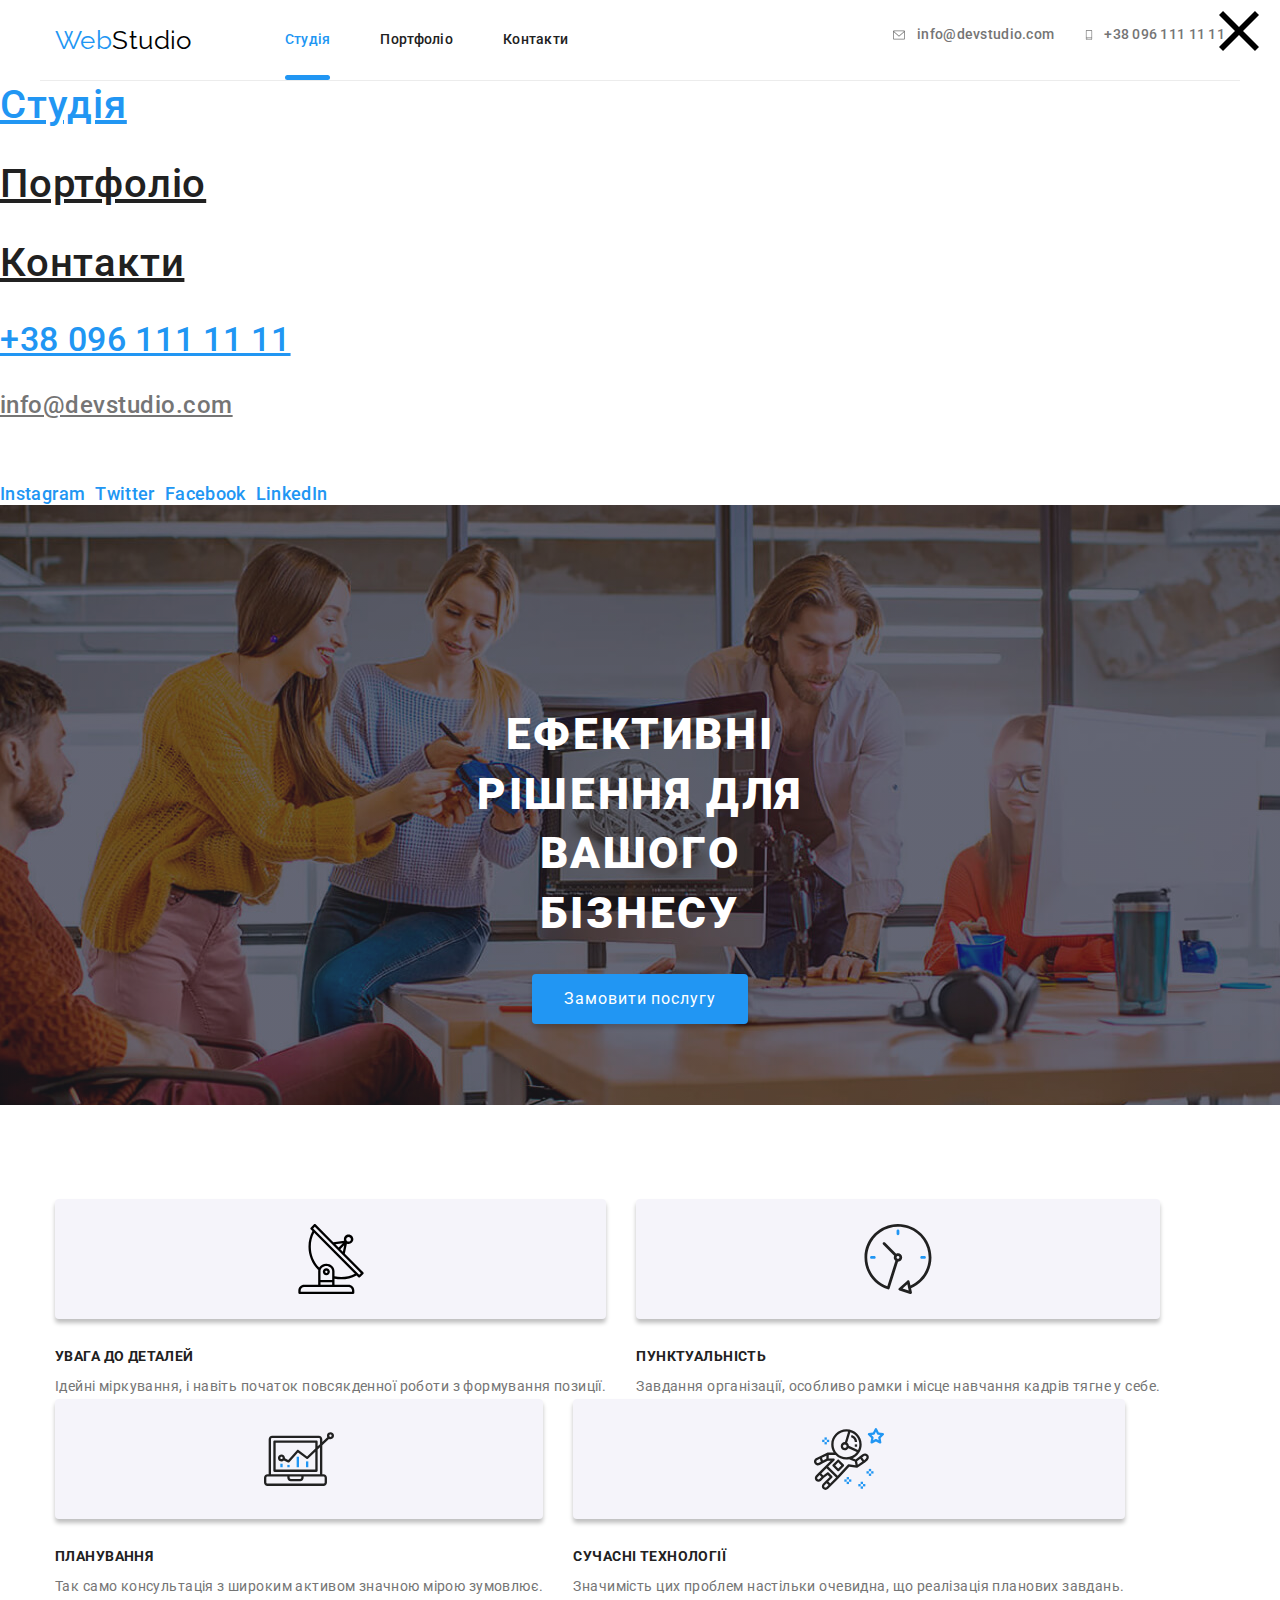
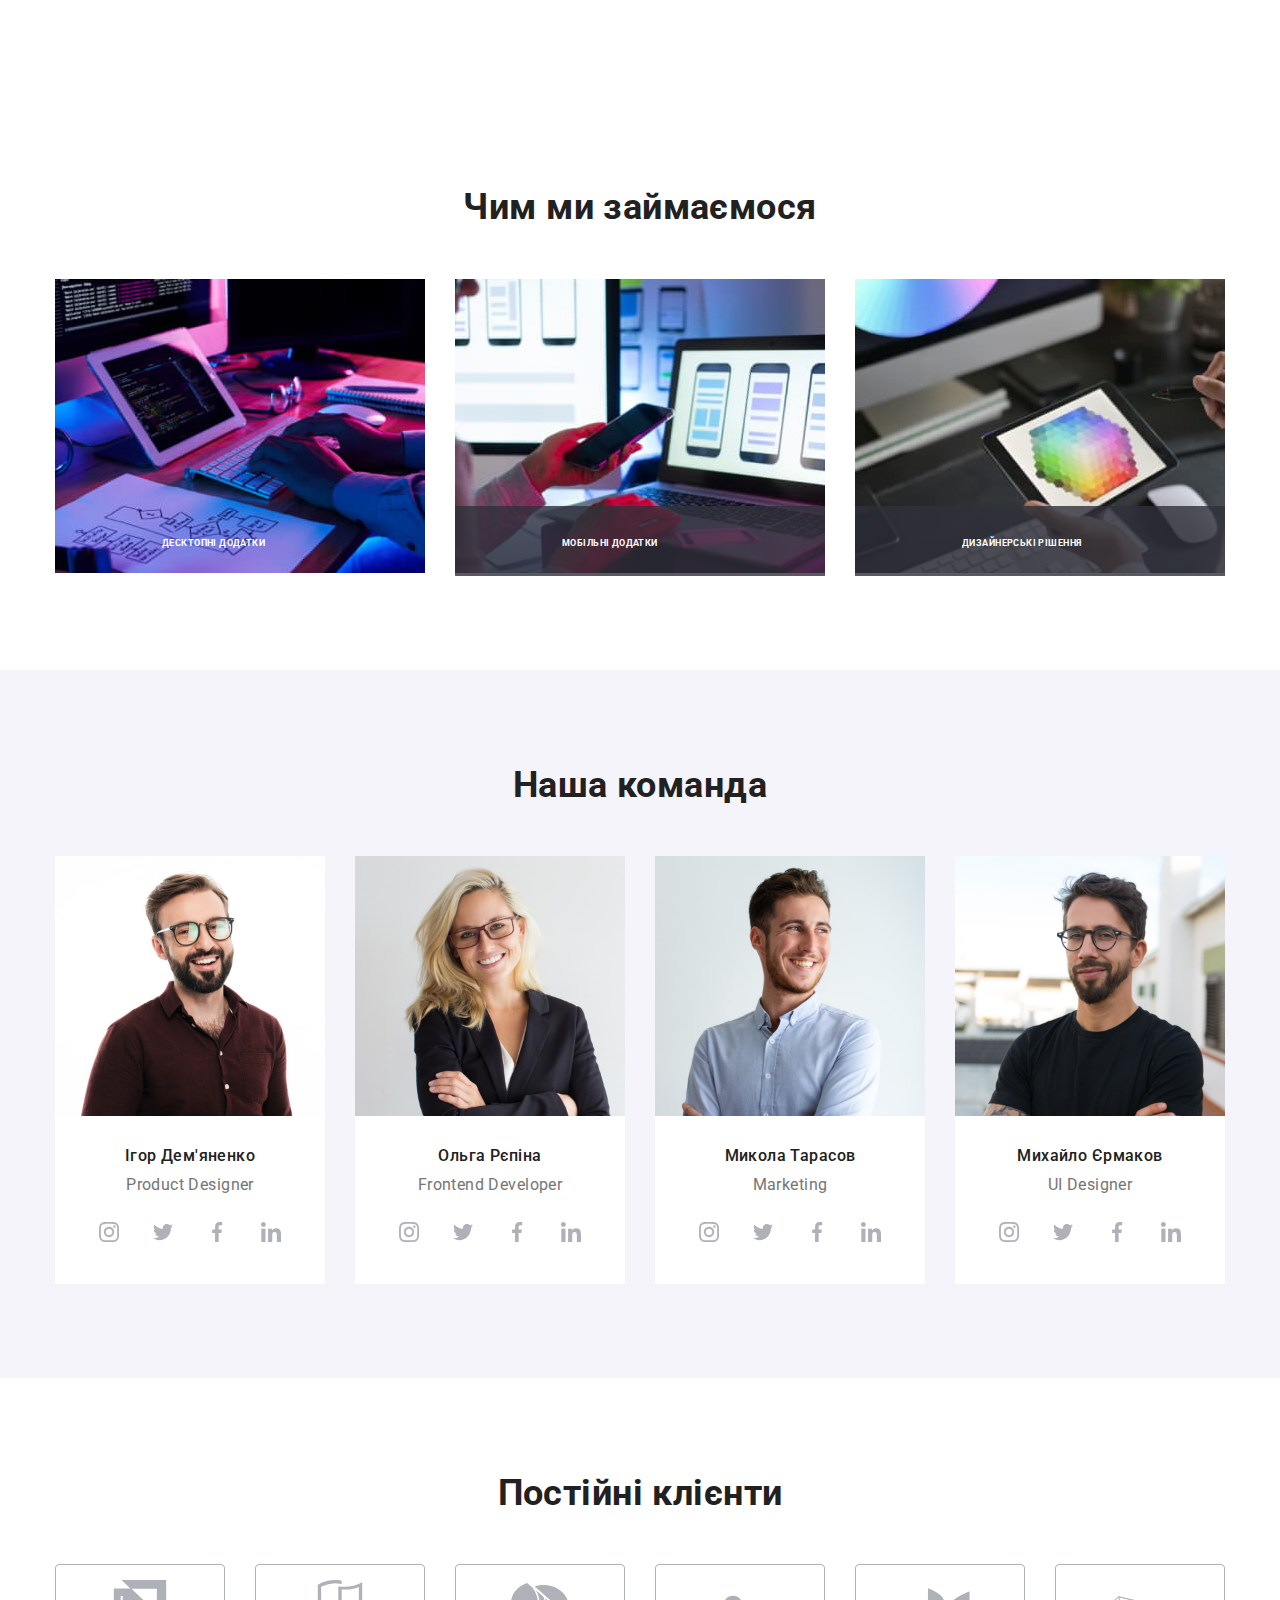
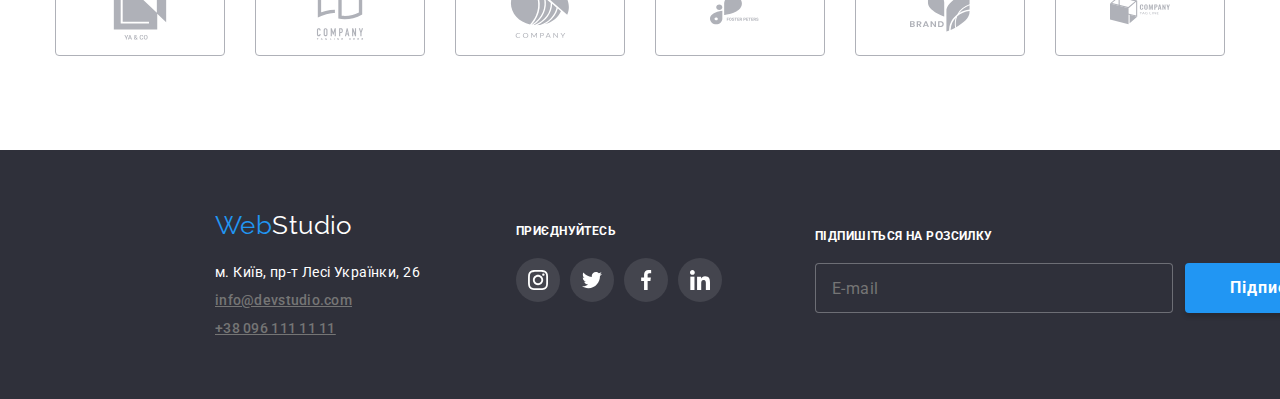
==== index.html @ 7d7dc206 "homework8" ====
<!DOCTYPE html>
<html lang="uk">
<head>
    <meta charset="UTF-8">
    <meta http-equiv="X-UA-Compatible" content="IE=edge">
    <meta name="viewport" content="width=device-width, initial-scale=1.0">
    <title>Precourse</title>
    
    <link href="https://fonts.googleapis.com/css2?family=Raleway:wght@700&family=Roboto:wght@400;500;700;900&display=swap" rel="stylesheet"> 
    
    <link rel="stylesheet" href="https://cdnjs.cloudflare.com/ajax/libs/modern-normalize/1.1.0/modern-normalize.min.css"
        integrity="sha512-wpPYUAdjBVSE4KJnH1VR1HeZfpl1ub8YT/NKx4PuQ5NmX2tKuGu6U/JRp5y+Y8XG2tV+wKQpNHVUX03MfMFn9Q=="
        crossorigin="anonymous" referrerpolicy="no-referrer" />
        <link rel="stylesheet" href="./css/main.min.css" />
    <!-- <link rel="stylesheet" href="./css/styles.css" /> -->
</head>
<body>
    <header class="header">
      <div class="container header__container">
        <nav class="navigation">
          <a href="./index.html" class="logo"> <span class="logo__accent">Web</span>Studio</a>
          <ul class="site-nav list">
            <li class="item">
              <a href="./index.html" class="site-nav__link link site-nav__link--current">Студія</a>
            </li>
            <li class="item">
              <a href="./portfolio.html" class="site-nav__link link"
                >Портфоліо</a
              >
            </li>
            <li class="item">
              <a href="#" class="site-nav__link link">Контакти</a>
            </li>
          </ul>
        </nav>
        <ul class="list contacts-nav">
          <li class="item">
            <a href="mailto:info@devstudio.com" class="contacts-nav__link link">
              <svg class="contacts-nav__icon" width="16" height="12">
                <use href="./images/icon.svg#icon-mail"></use></svg
              >info@devstudio.com</a
            >
          </li>
          <li class="item">
            <a href="tel:+380961111111" class="contacts-nav__link link"
              ><svg class="contacts-nav__icon" width="10" height="16">
                <use href="./images/icon.svg#icon-smartfone"></use></svg
              >+38 096 111 11 11</a
            > 
          </li>
        </ul>
        <button class="contact-nav__burger js-open-menu" 
        type="button"
        aria-expanded="false"
        aria-controls="mobile-menu">
          <svg class="contact-nav__burger-icon" width="40" height="40">
              <use href="./images/icon.svg#icon-burger_24px"></use>
            </svg>
        </button>
      </div>

      <div class="mobile-menu js-menu-container" id="mobile-menu">
        <button class="main-nav__menu-button js-close-menu menu-toggle" 
        type="button">
            <svg width="40" height="40">
                <use class="icon-menu" href="./images/icon.svg#icon-cross"></use>
            </svg>
        </button>
            <div class="mobile-menu__nav-wrapper">
                <ul class="mobile-menu__nav list">
                    <li class="mobile-menu__item">
                        <a class="mobile-menu__link mobile-menu__link--current" href="/index.html">Студія</a>
                    </li>
                    <li class="mobile-menu__item">
                        <a class="mobile-menu__link" href="/portfolio.html">Портфоліо</a>
                    </li>
                    <li>
                        <a class="mobile-menu__link" href="#">Контакти</a>
                    </li>
                </ul>
            </div>
            <div class="mobile-menu__contacts-wrapper">
          <ul class="mobile-menu__contacts list">
            <li class="mobile-menu__item">
              <a
                class="mobile-menu__link mobile-menu__link--tel"
                href="tel:+380961111111"
              >+38 096 111 11 11
              </a>
            </li>
            <li class="mobile-menu__item">
              <a
                class="mobile-menu__link mobile-menu__link--mail"
                href="mailto:info@devstudio.com"
              >info@devstudio.com
              </a>
            </li>
          </ul>
          <ul class="menu-socials list">
            <li class="menu-socials__item">
              <a class="menu-socials__link" href="">Instagram</a>
            </li>
            <li class="menu-socials__item">
              <a class="menu-socials__link" href="">Twitter</a>
            </li>
            <li class="menu-socials__item">
              <a class="menu-socials__link" href="">Facebook</a>
            </li>
            <li class="menu-socials__item">
              <a class="menu-socials__link" href="">LinkedIn</a>
            </li>
          </ul>
        </div>
      </div>

    </header>
    <main>
        <section class="hero">
            <div class="container">
                <h1 class="hero__title">Ефективні рішення для вашого бізнесу</h1>
                <button type="button" class="hero__button" data-modal-open>Замовити послугу</button>
            </div>
        </section>
        <section class="features">
            <div class="section container features__container">
                <h2 class="features__title-hidden hidden">Переваги</h2>
                <ul class="list features__features-list">
                    <li class="item">
                        <div class="features__details">
                            <svg class="features__icon" width="70" height="70">
                                <use href="./images/icon.svg#icon-antena"></use>
                            </svg>
                        </div>
                        <h3 class="features__title">УВАГА ДО ДЕТАЛЕЙ</h3>
                        <p class="features__text">Ідейні міркування, і навіть початок повсякденної роботи з формування позиції.</p>
                    </li>
                    <li class="item">
                        <div class="features__details">
                            <svg class="features__icon" width="70" height="70">
                            <use href="./images/icon.svg#icon-rolex"></use>
                            </svg>
                        </div>
                        <h3 class="features__title">ПУНКТУАЛЬНІСТЬ</h3>
                        <p class="features__text">Завдання організації, особливо рамки і місце навчання кадрів тягне у себе.</p>
                    </li>
                    <li class="item">
                        <div class="features__details">
                            <svg class="features__icon" width="70" height="70">
                            <use href="./images/icon.svg#icon-comp"></use>
                            </svg>
                        </div>
                        <h3 class="features__title">ПЛАНУВАННЯ</h3>
                        <p class="features__text">Так само консультація з широким активом значною мірою зумовлює.</p>
                    </li>
                    <li class="item">
                        <div class="features__details">
                                <svg class="features__icon" width="70" height="70">
                                <use href="./images/icon.svg#icon-superman"></use>
                            </svg>
                        </div>
                        <h3 class="features__title">СУЧАСНІ ТЕХНОЛОГІЇ</h3>
                        <p class="features__text">Значимість цих проблем настільки очевидна, що реалізація планових завдань.</p>
                    </li>
                </ul>
            </div>
        </section>
        <section>
            <div class="section container work">
                <h2 class="work__title">Чим ми займаємося</h2>
                <ul class="list work__section">
                    <li>
                        <div class="work-design">
                            <picture>
                                <source srcset="./images/directions/box1.jpg 1x, ./images/directions/box1.jpg 2x" >
                            <img class="work-design__image" src="./images/picture1.jpg" alt="Чоловік друкує завдання з листка на планшеті" width="370" height="294">
                            </picture>

                                <!-- <div class="work-backgroung"></div> -->
                            <h6 class="work-backgroung__text">десктопні додатки</h6>
                        </div>   
                    </li>
                    <li>
                        <div class="work-design">
                            <img class="work-design__image" src="./images/picture2.jpg" alt="Жінка друкує завдання з смартфону на ноутбукі" width="370" height="294">
                                <div class="work-backgroung"></div>
                            <h6 class="work-backgroung__text">мобільні додатки</h6>
                        </div>
                    </li>
                    <li>
                        <div class="work-design">
                            <img class="work-design__image" src="./images/picture3.jpg" alt="Жінка підбирає колір з планшету на комп'ютері" width="370" height="294">
                                <div class="work-backgroung"></div>
                            <h6 class="work-backgroung__text">дизайнерські рішення</h6>
                        </div>
                    </li>
                </ul>
            </div>
        </section>
        <section class="team">
            <div class="section container">
                <h2 class="team__title">Наша команда</h2>
                <ul class="list team__cards-list">
                    <li class="team-cards">
                        <img class="team-cards__photo" src="./images/photo1.jpg" alt="Ігор Дем'яненко" width="270" height="260">
                        <div class="business-card">
                            <h4 class="business-card__name">Ігор Дем'яненко</h4>
                            <p class="business-card__text">Product Designer</p>
                                <ul class="business-card__icons-list list">
                                    <li class="item">
                                        <a class="circle-icon" href="">
                                            <svg class="circle-icon__svg" width="20" height="20">
                                                <use href="./images/icon.svg#icon-instagram"></use>
                                            </svg>
                                        </a>
                                    </li>
                                    <li class="item">
                                        <a class="circle-icon" href="">
                                            <svg class="circle-icon__svg" width="20" height="20">
                                                <use href="./images/icon.svg#icon-twitter"></use>
                                            </svg>
                                        </a>
                                    </li>
                                    <li class="item">
                                        <a class="circle-icon" href="">
                                            <svg class="circle-icon__svg" width="20" height="20">
                                                <use href="./images/icon.svg#icon-facebook"></use>
                                            </svg>
                                        </a>
                                    </li>
                                    <li class="item">
                                        <a class="circle-icon" href="">
                                            <svg class="circle-icon__svg" width="20" height="20">
                                                <use href="./images/icon.svg#icon-linkedin"></use>
                                            </svg>
                                        </a>
                                    </li>
                                </ul>
                        </div>
                    </li>
                    <li class="team-cards">
                        <img class="team-cards__photo" src="./images/photo2.jpg" alt="Ольга Рєпіна" width="270" height="260">
                        <div class="business-card">
                            <h4 class="business-card__name">Ольга Рєпіна</h4>
                            <p class="business-card__text">Frontend Developer</p>
                            <ul class="business-card__icons-list list">
                                <li class="item">
                                    <a class="circle-icon" href="">
                                        <svg class="circle-icon__svg" width="20" height="20">
                                            <use href="./images/icon.svg#icon-instagram"></use>
                                        </svg>
                                    </a>
                                </li>
                                <li class="item">
                                    <a class="circle-icon" href="">
                                        <svg class="circle-icon__svg" width="20" height="20">
                                            <use href="./images/icon.svg#icon-twitter"></use>
                                        </svg>
                                    </a>
                                </li>
                                <li class="item">
                                    <a class="circle-icon" href="">
                                        <svg class="circle-icon__svg" width="20" height="20">
                                            <use href="./images/icon.svg#icon-facebook"></use>
                                        </svg>
                                    </a>
                                </li>
                                <li class="item">
                                    <a class="circle-icon" href="">
                                        <svg class="circle-icon__svg" width="20" height="20">
                                            <use href="./images/icon.svg#icon-linkedin"></use>
                                        </svg>
                                    </a>
                                </li>
                            </ul>
                        </div>
                    </li>
                    <li class="team-cards">
                        <img class="team-cards__photo" src="./images/photo3.jpg" alt="Микола Тарасов" width="270" height="260">
                        <div class="business-card">
                            <h4 class="business-card__name">Микола Тарасов</h4>
                            <p class="business-card__text">Marketing</p>
                            <ul class="business-card__icons-list list">
                                <li class="item">
                                    <a class="circle-icon" href="">
                                        <svg class="circle-icon__svg" width="20" height="20">
                                            <use href="./images/icon.svg#icon-instagram"></use>
                                        </svg>
                                    </a>
                                </li>
                                <li class="item">
                                    <a class="circle-icon" href="">
                                        <svg class="circle-icon__svg" width="20" height="20">
                                            <use href="./images/icon.svg#icon-twitter"></use>
                                        </svg>
                                    </a>
                                </li>
                                <li class="item">
                                    <a class="circle-icon" href="">
                                        <svg class="circle-icon__svg" width="20" height="20">
                                            <use href="./images/icon.svg#icon-facebook"></use>
                                        </svg>
                                    </a>
                                </li>
                                <li class="item">
                                    <a class="circle-icon" href="">
                                        <svg class="circle-icon__svg" width="20" height="20">
                                            <use href="./images/icon.svg#icon-linkedin"></use>
                                        </svg>
                                    </a>
                                </li>
                            </ul>
                        </div>
                    </li>
                    <li class="team-cards">
                        <img class="team-cards__photo" src="./images/photo4.jpg" alt="Михайло Єрмаков" width="270" height="260">
                        <div class="business-card">
                            <h4 class="business-card__name">Михайло Єрмаков</h4>
                            <p class="business-card__text">UI Designer</p>
                            <ul class="business-card__icons-list list">
                                <li class="item">
                                    <a class="circle-icon" href="">
                                        <svg class="circle-icon__svg" width="20" height="20">
                                            <use href="./images/icon.svg#icon-instagram"></use>
                                        </svg>
                                    </a>
                                </li>
                                <li class="item">
                                    <a class="circle-icon" href="">
                                        <svg class="circle-icon__svg" width="20" height="20">
                                            <use href="./images/icon.svg#icon-twitter"></use>
                                        </svg>
                                    </a>
                                </li>
                                <li class="item">
                                    <a class="circle-icon" href="">
                                        <svg class="circle-icon__svg" width="20" height="20">
                                            <use href="./images/icon.svg#icon-facebook"></use>
                                        </svg>
                                    </a>
                                </li>
                                <li class="item">
                                    <a class="circle-icon" href="">
                                        <svg class="circle-icon__svg" width="20" height="20">
                                            <use href="./images/icon.svg#icon-linkedin"></use>
                                        </svg>
                                    </a>
                                </li>
                            </ul>
                        </div>
                    </li>
                </ul>
            </div>
            <section class="section clients">
                <div class="container">
                    <h2 class="clients__title">Постійні клієнти</h2>
                    <ul class="clients__icon list">
                        <li class="item">
                            <a class="clients__link" href="#"><svg width="106" height="60">
                                <use href="./images/icon.svg#icon-clientyaco"></use>
                                </svg>
                            </a>
                        </li>
                        <li class="item">
                            <a class="clients__link" href="#"><svg width="106" height="60">
                                <use href="./images/icon.svg#icon-clienttaglinehere"></use>
                                </svg>
                            </a>
                        </li>
                        <li class="item">
                            <a class="clients__link" href="#">
                                <svg width="106" height="60">
                                <use href="./images/icon.svg#icon-clientcompany"></use>
                                </svg>
                            </a>
                        </li>
                        <li class="item">
                            <a class="clients__link" href="#">
                                <svg width="106" height="60">
                                <use href="./images/icon.svg#icon-clientfosterpeters"></use>
                                </svg>
                            </a>
                        </li>
                        <li class="item">
                            <a class="clients__link" href="#">
                                <svg width="106" height="60">
                                <use href="./images/icon.svg#icon-clientbrand"></use>
                                </svg>
                            </a>
                        </li>
                        <li class="item">
                            <a class="clients__link" href="#">
                                <svg width="106" height="60">
                                <use href="./images/icon.svg#icon-clienttagline"></use>
                                </svg>
                            </a>
                        </li>
                    </ul>
                </div>
            </section>
        </section>
    </main>
    <footer class="footer">
      <div class="container footer__container">
        <div class=".footer-wrapper">
          <a href="./index.html" class="logo footer-wrapper__footer-logo">
            <span class="logo__accent">Web</span>Studio</a
          >
          <address class="footer-wrapper__address-text">м. Київ, пр-т Лесі Українки, 26</address>
          <ul class="list footer-wrapper__footer-link-list">
            <li class="item">
              <a
                href="mailto:info@devstudio.com"
                class="contacts-nav__link footer-wrapper__footer-linklink"
                >info@devstudio.com</a
              >
            </li>
            <li class="item">
              <a href="tel:+380961111111" class="contacts-nav__link footer-wrapper__footer-linklink"
                >+38 096 111 11 11</a
              >
            </li>
          </ul>
        </div>

        <div class="footer-social">
          <h5 class="footer-title">приєднуйтесь</h5>

          <ul class="social-icon-list list">
            <li class="item">
              <a class="circle-icon social-icon-list__link" href="#">
                <svg class="social-icon-list__icon" width="20" height="20">
                  <use href="./images/icon.svg#icon-instagram"></use>
                </svg>
              </a>
            </li>
            <li class="item">
              <a class="circle-icon social-icon-list__link" href="#">
                <svg class="social-icon-list__icon" width="20" height="20">
                  <use href="./images/icon.svg#icon-twitter"></use>
                </svg>
              </a>
            </li>
            <li class="item">
              <a class="circle-icon social-icon-list__link" href="#">
                <svg class="social-icon-list__icon" width="20" height="20">
                  <use href="./images/icon.svg#icon-facebook"></use>
                </svg>
              </a>
            </li>
            <li class="item">
              <a class="circle-icon social-icon-list__link" href="#">
                <svg class="social-icon-list__icon" width="20" height="20">
                  <use href="./images/icon.svg#icon-linkedin"></use>
                </svg>
              </a>
            </li>
          </ul>
        </div>

        <div class="footer-form">
          <h5 class="footer-title">підпишіться на розсилку</h5>
          <form class="footer-form__spam">
            <label for="mail"></label>
            <input class="footer-form__spam-field" type="email" name="mail" placeholder="E-mail" />
            <button class="footer-form__spam-btn" type="submit">
              Підписатися
              <svg class="footer-form__icon" width="24" height="24">
                <use href="./images/icon.svg#icon-paperplane"></use>
              </svg>
            </button>
          </form>
        </div>
      </div>
    </footer>

    <div class="backdrop is-hidden" data-backdrop>
        <div class="modal">
            <p class="modal__title">Залиште свої дані, ми вам передзвонимо</p>
             <form class="modal__form-field">

                    <label for="name" class="modal__form-label">Ім'я
                    <input type="name" class="modal__form-input" name="username" id="name">
                    <svg class="modal__icon" width="18" height="18">
                        <use href="./images/icon.svg#icon-persone"></use>
                        </svg>
                    </label>
                
                    <label for="tel" class="modal__form-label">Телефон
                        <input type="tel" class="modal__form-input" name="phone" id="tel">
                        <svg class="modal__icon" width="18" height="18">ramka
                        <use href="./images/icon.svg#icon-modaltrubka"></use>
                        </svg>
                    </label>

                    <label for="mail" class="modal__form-label">Пошта
                        <input type="mail" class="modal__form-input" name="mail" id="mail">
                        <svg class="modal__icon" width="18" height="18">
                        <use href="./images/icon.svg#icon-modalenvelope"></use>
                        </svg>
                    
                    </label>


                    <label class="modal__form-label">Коментар
                    <textarea class="modal__form-textarea" name="feedback" rows="5" placeholder="Введіть текст"></textarea>
                    </label>

                    <label class="modal__form-privacy">
                        <svg class="modal__icon" width="18" height="18">
                        <use href="./images/icon.svg#icon-modalramka"></use>
                        </svg>

                    <div class="checkbox-form">
                        <input class="checkbox-form__hidden" type="checkbox" name="confirmation" value="agreement"/>
                        <span class="checkbox-form__ramka"></span>
                        <p class="checkbox-form__modal-text">Погоджуюся з розсилкою та приймаю <a href=""class="checkbox-form__agreement-link">Умови договору</a></p>
                    </div>
                    </label>

                    <button class="modal-main-btn" type="submit">Відправити</button>
                </form>
                   <button class="modal-cross-btn" data-modal-close>
                        <svg width="11" height="11">
                        <use href="./images/icon.svg#icon-cross"></use>
                        </svg>
                    </button>
        </div>
        
    
    </div>
        
    
    </div>
    
    <script src="./js/modal.js"></script>
    <script src="./js/modal.js"></script>
</body>
</html>
---- css/main.min.css ----
:root{--primary-text-color: #757575;--primery-title-color: #212121;--accent-color: #2196F3;--primary-white-color: #FFFFFF;--footer-hero-background-color: #2F303A;--header-logo-color: #000000;--staff-color: #F5F4FA;--icon-color: #AFB1B8}/*! modern-normalize v1.1.0 | MIT License | https://github.com/sindresorhus/modern-normalize */*,::before,::after{-webkit-box-sizing:border-box;box-sizing:border-box}html{line-height:1.15;-webkit-text-size-adjust:100%;-moz-tab-size:4;-o-tab-size:4;tab-size:4}body{margin:0;font-family:system-ui,-apple-system,"Segoe UI",Roboto,Helvetica,Arial,sans-serif,"Apple Color Emoji","Segoe UI Emoji"}hr{height:0;color:inherit}abbr[title]{-webkit-text-decoration:underline dotted;text-decoration:underline dotted}b,strong{font-weight:bolder}code,kbd,samp,pre{font-family:ui-monospace,SFMono-Regular,Consolas,"Liberation Mono",Menlo,monospace;font-size:1em}small{font-size:80%}sub,sup{font-size:75%;line-height:0;position:relative;vertical-align:baseline}sub{bottom:-0.25em}sup{top:-0.5em}table{text-indent:0;border-color:inherit}button,input,optgroup,select,textarea{font-family:inherit;font-size:100%;line-height:1.15;margin:0}button,select{text-transform:none}button,[type=button],[type=reset],[type=submit]{-webkit-appearance:button}::-moz-focus-inner{border-style:none;padding:0}:-moz-focusring{outline:1px dotted ButtonText}:-moz-ui-invalid{box-shadow:none}legend{padding:0}progress{vertical-align:baseline}::-webkit-inner-spin-button,::-webkit-outer-spin-button{height:auto}[type=search]{-webkit-appearance:textfield;outline-offset:-2px}::-webkit-search-decoration{-webkit-appearance:none}::-webkit-file-upload-button{-webkit-appearance:button;font:inherit}summary{display:list-item}.circle-icon{display:-webkit-box;display:-ms-flexbox;display:flex;-webkit-box-pack:center;-ms-flex-pack:center;justify-content:center;-webkit-box-align:center;-ms-flex-align:center;align-items:center;border-radius:50%;width:44px;height:44px;fill:var(--icon-color);-webkit-transition:background-color 250ms cubic-bezier(0.4, 0, 0.2, 1),border-color 250ms cubic-bezier(0.4, 0, 0.2, 1),fill 250ms cubic-bezier(0.4, 0, 0.2, 1);transition:background-color 250ms cubic-bezier(0.4, 0, 0.2, 1),border-color 250ms cubic-bezier(0.4, 0, 0.2, 1),fill 250ms cubic-bezier(0.4, 0, 0.2, 1)}.circle-icon:hover,.circle-icon:focus{background-color:var(--accent-color);border-color:var(--accent-color);fill:var(--primary-white-color)}.hidden{visibility:hidden;position:absolute;width:1px;height:1px;padding:0;margin:-1px;-webkit-clip-path:inset(100%);clip-path:inset(100%);clip:rect(0 0 0 0);overflow:hidden;white-space:nowrap;border:0}.container{max-width:480px;max-width:1200px;padding-left:15px;padding-right:15px;margin:0 auto;height:60px}@media screen and (min-width: 768px){.container{height:auto}}@media screen and (min-width: 1200px){.container{max-width:1200px}}.features__container,.portfolio-button-container{padding-bottom:0}.footer__container{display:-webkit-box;display:-ms-flexbox;display:flex;padding-top:0;padding-bottom:0}.project-container{padding-top:50px;padding-bottom:94px}body{background-color:var(--primary-white-color);color:var(--primary-text-color);font-family:Roboto,sans-serif;font-size:14px;letter-spacing:.03em}.list{list-style:none;padding:0;margin:0}.link{text-decoration:none}.section{padding-top:94px;padding-bottom:94px}.work__section{display:-webkit-box;display:-ms-flexbox;display:flex;-webkit-box-pack:justify;-ms-flex-pack:justify;justify-content:space-between}.hero__button{display:inline-block;min-width:216px;height:50px;padding:10px 32px;text-align:center;border:none;border-radius:4px;background-color:var(--accent-color);color:var(--primary-white-color);-webkit-box-shadow:0px 4px 4px rgba(0,0,0,.15);box-shadow:0px 4px 4px rgba(0,0,0,.15);font-size:16px;line-height:1.9;letter-spacing:.06em;cursor:pointer;font-family:inherit;-webkit-transition:background-color 250ms cubic-bezier(0.4, 0, 0.2, 1);transition:background-color 250ms cubic-bezier(0.4, 0, 0.2, 1)}.hero__button:hover,.hero__button:focus{background-color:var(--accent-color)}.portfolio__button{display:inline-block;cursor:pointer;text-align:center;border-radius:4px;border:none;height:38px;padding:6px 22px;background-color:#f5f4fa;color:var(--primery-title-color);font-weight:500;font-size:16px;line-height:1.63;font-family:inherit;-webkit-transition:background-color 250ms cubic-bezier(0.4, 0, 0.2, 1),color 250ms cubic-bezier(0.4, 0, 0.2, 1),-webkit-box-shadow 250ms cubic-bezier(0.4, 0, 0.2, 1);transition:background-color 250ms cubic-bezier(0.4, 0, 0.2, 1),color 250ms cubic-bezier(0.4, 0, 0.2, 1),-webkit-box-shadow 250ms cubic-bezier(0.4, 0, 0.2, 1);transition:background-color 250ms cubic-bezier(0.4, 0, 0.2, 1),color 250ms cubic-bezier(0.4, 0, 0.2, 1),box-shadow 250ms cubic-bezier(0.4, 0, 0.2, 1);transition:background-color 250ms cubic-bezier(0.4, 0, 0.2, 1),color 250ms cubic-bezier(0.4, 0, 0.2, 1),box-shadow 250ms cubic-bezier(0.4, 0, 0.2, 1),-webkit-box-shadow 250ms cubic-bezier(0.4, 0, 0.2, 1)}.portfolio__button--current{padding:6px 25px;background-color:var(--accent-color);color:var(--primary-white-color)}.portfolio__button:hover,.portfolio__button:focus{background-color:var(--accent-color);color:var(--primary-white-color);-webkit-box-shadow:0 4px 4px 0 rgba(0,0,0,.25);box-shadow:0 4px 4px 0 rgba(0,0,0,.25)}.modal-cross-btn{position:absolute;display:-webkit-box;display:-ms-flexbox;display:flex;-webkit-box-pack:center;-ms-flex-pack:center;justify-content:center;-webkit-box-align:center;-ms-flex-align:center;align-items:center;top:8px;right:8px;width:30px;height:30px;cursor:pointer;border:1px solid rgba(0,0,0,.1);border-radius:50%;background-color:var(--primary-white-color)}.modal-cross-btn:hover{fill:var(--accent-color)}.modal-main-btn{width:200px;height:50px;padding:10px 52px;margin:30px auto 40px auto;font-weight:700;font-size:16px;line-height:1.88;letter-spacing:.06em;cursor:pointer;-webkit-box-shadow:0px 4px 4px rgba(0,0,0,.15);box-shadow:0px 4px 4px rgba(0,0,0,.15);border-radius:4px;background-color:var(--accent-color);color:var(--primary-white-color)}.checkbox-form{display:-webkit-box;display:-ms-flexbox;display:flex;-webkit-box-orient:horizontal;-webkit-box-direction:normal;-ms-flex-direction:row;flex-direction:row;-webkit-box-align:center;-ms-flex-align:center;align-items:center;margin-top:18px}.checkbox-form__ramka{margin-right:8.38px;width:16px;height:15px;border:2px solid #000;border-radius:4px;-webkit-box-shadow:0px 4px 4px rgba(0,0,0,.25);box-shadow:0px 4px 4px rgba(0,0,0,.25);border-color:var(--primery-title-color)}.checkbox-form__hidden:checked+.checkbox-form__ramka{background-color:var(--accent-color);background-image:url(/images/ptichka.svg);background-size:contain;border-color:var(--accent-color)}.checkbox-form__hidden{position:absolute;clip:rect(1px 1px 1px 1px);clip:rect(1px, 1px, 1px, 1px);padding:0;border:0;height:1px;width:1px}.checkbox-form__modal-text{margin:0;margin-left:8.38px}.checkbox-form__agreement-link{color:var(--accent-color)}.checkbox:checked+.icon{background-color:var(--accent-color)}.logo{display:inline-block;text-decoration:none;margin-right:93px;font-family:"Raleway",variable;font-size:26px;line-height:1.19;color:var(--header-logo-color)}.logo__accent{color:var(--accent-color)}mobile_menu{position:fixed;top:0;left:0;width:100vw;height:100vw;background-color:var(--primary-white-color);padding:48px 40px;z-index:100;-webkit-transform:translateY(-100%);transform:translateY(-100%)}.mobile-menu__link{display:block;margin-bottom:32px;font-weight:500;font-size:40px;line-height:1.18;letter-spacing:.02em;color:var(--primery-title-color)}.mobile-menu__link:hover,.mobile-menu__link:focus{color:var(--accent-color)}.mobile-menu__link--current{color:var(--accent-color)}.mobile-menu__link--tel{font-weight:500;font-size:34px;line-height:1.18;letter-spacing:.02em;color:var(--accent-color)}.mobile-menu__link--mail{font-weight:500;font-size:24px;line-height:1.17;letter-spacing:.02em;color:var(--primary-text-color)}.menu-socials{display:-webkit-box;display:-ms-flexbox;display:flex;-ms-flex-wrap:wrap;flex-wrap:wrap;margin-top:64px}.menu-socials__link{display:inline-block;padding-right:10px;font-weight:500;font-size:18px;line-height:22px;letter-spacing:.02em;text-decoration:none;color:var(--accent-color)}.menu-socials__link:not(:first-child){padding-left:10px}.menu-socials__link:not(:last-child){border-right:1px solid rgba(33,33,33,.2)}.main-nav__menu-button{position:absolute;top:10px;right:15px;display:block;margin-left:auto;border:none;background-color:rgba(0,0,0,0);cursor:pointer;-webkit-transition:fill 250ms cubic-bezier(0.4, 0, 0.2, 1);transition:fill 250ms cubic-bezier(0.4, 0, 0.2, 1)}.navigation{display:-webkit-box;display:-ms-flexbox;display:flex}.navigation .logo{display:-webkit-box;display:-ms-flexbox;display:flex;-webkit-box-align:center;-ms-flex-align:center;align-items:center}.site-nav{display:none}@media screen and (min-width: 768px){.site-nav{display:-webkit-box;display:-ms-flexbox;display:flex}}.site-nav .item+.item{margin-left:50px}.project-overlay{position:relative;overflow:hidden}.project-overlay__text{position:absolute;top:0;left:0;width:100%;height:100%;padding:63px 24px;text-decoration:none;margin:0;font-weight:400;font-size:18px;line-height:1.56;letter-spacing:.03em;color:var(--primary-white-color);background-color:rgba(33,150,243,.9);-webkit-transform:translateY(101%);transform:translateY(101%);-webkit-transition:-webkit-transform 250ms cubic-bezier(0.4, 0, 0.2, 1);transition:-webkit-transform 250ms cubic-bezier(0.4, 0, 0.2, 1);transition:transform 250ms cubic-bezier(0.4, 0, 0.2, 1);transition:transform 250ms cubic-bezier(0.4, 0, 0.2, 1), -webkit-transform 250ms cubic-bezier(0.4, 0, 0.2, 1)}.project-overlay__picture{display:block}.project-overlay__text{margin:0}.project__link:hover .project-overlay__text{-webkit-transform:translateY(0);transform:translateY(0)}.project__link:focus .project-overlay__text{-webkit-transform:translateY(0);transform:translateY(0)}.site-nav__link{position:relative;display:block;padding-top:32px;padding-bottom:32px;font-weight:500;line-height:1.14;letter-spacing:.02em;color:var(--primery-title-color);-webkit-transition:color 250ms cubic-bezier(0.4, 0, 0.2, 1);transition:color 250ms cubic-bezier(0.4, 0, 0.2, 1)}.site-nav__link--current::after{content:"";position:absolute;display:block;left:0;bottom:0;width:100%;height:5px;border-radius:5px;opacity:1;background-color:var(--accent-color);-webkit-transition:opacity 250ms cubic-bezier(0.4, 0, 0.2, 1);transition:opacity 250ms cubic-bezier(0.4, 0, 0.2, 1)}.site-nav__link:hover,.site-nav__link:focus{color:var(--accent-color)}.site-nav__link--current{color:var(--accent-color)}.footer-wrapper__footer-link{color:rgba(255,255,255,.6)}.footer-wrapper__footer-link-list .item:not(:last-child){margin-bottom:9px}.clients__link{display:-webkit-box;display:-ms-flexbox;display:flex;-webkit-box-pack:justify;-ms-flex-pack:justify;justify-content:space-between;-webkit-box-align:center;-ms-flex-align:center;align-items:center;width:170px;height:92px;cursor:pointer;padding:16px 32px;border:1px solid var(--icon-color);border-radius:4px;fill:var(--icon-color);-webkit-transition:background-color 250ms cubic-bezier(0.4, 0, 0.2, 1),border-color 250ms cubic-bezier(0.4, 0, 0.2, 1),fill 250ms cubic-bezier(0.4, 0, 0.2, 1);transition:background-color 250ms cubic-bezier(0.4, 0, 0.2, 1),border-color 250ms cubic-bezier(0.4, 0, 0.2, 1),fill 250ms cubic-bezier(0.4, 0, 0.2, 1)}.clients__link:hover,.clients__link:focus{border-color:var(--accent-color);fill:var(--accent-color)}.social-icon-list__link{fill:var(--primary-white-color);background-color:rgba(255,255,255,.1)}.social-icon-list{display:-webkit-box;display:-ms-flexbox;display:flex;width:206px;height:44px}.social-icon-list .item:not(:last-child){margin-right:10px}.footer-wrapper__address-text{width:231px;height:21px;margin-bottom:9px;font-style:normal;line-height:1.71;color:var(--primary-white-color)}.backdrop{position:fixed;top:0;left:0;width:100%;height:100%;background-color:rgba(0,0,0,.2);-webkit-transition-property:none;transition-property:none;-webkit-transition-duration:500ms;transition-duration:500ms;-webkit-transition-timing-function:cubic-bezier(0.4, 0, 0.2, 1);transition-timing-function:cubic-bezier(0.4, 0, 0.2, 1)}.backdrop.is-hidden{opacity:0;pointer-events:none}.contact-nav__burger{background-color:rgba(0,0,0,0);border:none;outline:none}@media screen and (min-width: 768px){.contact-nav__burger{display:none}}.contact-nav__burger-icon{fill:var(--primery-title-color)}.contacts-nav{display:none}@media screen and (min-width: 768px){.contacts-nav{display:-webkit-box;display:-ms-flexbox;display:flex;-webkit-box-orient:vertical;-webkit-box-direction:normal;-ms-flex-direction:column;flex-direction:column;margin-left:auto}.contacts-nav .item:not(:last-child){margin-bottom:10px}}@media screen and (min-width: 768px)and (min-width: 1200px){.contacts-nav{-webkit-box-orient:horizontal;-webkit-box-direction:normal;-ms-flex-direction:row;flex-direction:row}.contacts-nav .item:not(:last-child){margin-right:30px}}.contacts-nav__link{display:-webkit-box;display:-ms-flexbox;display:flex;-webkit-box-align:center;-ms-flex-align:center;align-items:center;color:var(--primary-text-color);font-weight:500;line-height:1.4;letter-spacing:.02em;-webkit-transition:color 250ms cubic-bezier(0.4, 0, 0.2, 1);transition:color 250ms cubic-bezier(0.4, 0, 0.2, 1)}.contacts-nav__link:hover,.contacts-nav__link:focus{color:var(--accent-color)}.contacts-nav__icon{display:inline-block;margin-right:10px;fill:currentColor}.clients__title{margin-bottom:50px}.work__title,.team__title,.clients__title{margin-top:0;margin-bottom:50px;width:366px;margin-left:auto;margin-right:auto;text-align:center;font-size:36px;line-height:1.17;color:var(--primery-title-color)}.project-examples__project-title{margin-top:0;margin-bottom:4px;font-size:18px;line-height:2;letter-spacing:.06em;color:var(--primery-title-color)}.features__title{margin-top:0;margin-bottom:10px;width:270px;font-size:14px;line-height:1.14;color:var(--primery-title-color)}.footer-title{line-height:1.14;text-transform:uppercase;margin-bottom:20px;margin-top:0;color:var(--primary-white-color)}.team__title{width:264px}.modal__title{margin-top:0;margin-bottom:12px;text-align:center;font-weight:700;font-size:20px;line-height:1.15;color:#212121}.header__container{display:-webkit-box;display:-ms-flexbox;display:flex;-webkit-box-align:center;-ms-flex-align:center;align-items:center;-webkit-box-pack:justify;-ms-flex-pack:justify;justify-content:space-between;height:100%;border-bottom:1px solid #ececec}@media screen and (min-width: 768px){.header__container{-webkit-box-pack:start;-ms-flex-pack:start;justify-content:start;height:auto}}.hero{max-width:1600px;max-height:600px;margin-right:auto;margin-left:auto;padding-top:118px;padding-bottom:118px;text-align:center;background-color:var(--footer-hero-background-color);background-image:-webkit-gradient(linear, left top, right top, from(rgba(47, 48, 58, 0.4)), to(rgba(47, 48, 58, 0.4))),url("../images/Hero.jpg");background-image:linear-gradient(to right, rgba(47, 48, 58, 0.4), rgba(47, 48, 58, 0.4)),url("../images/Hero.jpg");background-position:center;background-repeat:no-repeat;background-size:cover}@media(min-device-pixel-ratio: 2),screen and (-webkit-min-device-pixel-ratio: 2),screen and (min-resolution: 192dpi),screen and (min-resolution: 2dppx){.hero{background-image:-webkit-gradient(linear, left top, left bottom, from(rgba(47, 48, 58, 0.4)), to(rgba(47, 48, 58, 0.4))),url(/images/hero/hero-mob@2x.jpg);background-image:linear-gradient(rgba(47, 48, 58, 0.4), rgba(47, 48, 58, 0.4)),url(/images/hero/hero-mob@2x.jpg)}}@media screen and (min-width: 768px){.hero{background-image:-webkit-gradient(linear, left top, left bottom, from(rgba(47, 48, 58, 0.4)), to(rgba(47, 48, 58, 0.4))),url(/images/hero/hero-tablet.jpg);background-image:linear-gradient(rgba(47, 48, 58, 0.4), rgba(47, 48, 58, 0.4)),url(/images/hero/hero-tablet.jpg)}}@media screen and (min-width: 768px)and (min-device-pixel-ratio: 2),screen and (min-width: 768px)and (-webkit-min-device-pixel-ratio: 2),screen and (min-width: 768px)and (min-resolution: 192dpi),screen and (min-width: 768px)and (min-resolution: 2dppx){.hero{background-image:-webkit-gradient(linear, left top, left bottom, from(rgba(47, 48, 58, 0.4)), to(rgba(47, 48, 58, 0.4))),url(/images/hero/hero-tablet@2x.jpg);background-image:linear-gradient(rgba(47, 48, 58, 0.4), rgba(47, 48, 58, 0.4)),url(/images/hero/hero-tablet@2x.jpg)}}@media screen and (min-width: 1200px){.hero{padding-top:200px;padding-bottom:280px;background-image:-webkit-gradient(linear, left top, left bottom, from(rgba(47, 48, 58, 0.4)), to(rgba(47, 48, 58, 0.4))),url(/images/hero/hero-desk.jpg);background-image:linear-gradient(rgba(47, 48, 58, 0.4), rgba(47, 48, 58, 0.4)),url(/images/hero/hero-desk.jpg)}}@media screen and (min-width: 1200px)and (min-device-pixel-ratio: 2),screen and (min-width: 1200px)and (-webkit-min-device-pixel-ratio: 2),screen and (min-width: 1200px)and (min-resolution: 192dpi),screen and (min-width: 1200px)and (min-resolution: 2dppx){.hero{background-image:-webkit-gradient(linear, left top, left bottom, from(rgba(47, 48, 58, 0.4)), to(rgba(47, 48, 58, 0.4))),url(/images/hero/hero-desk@2x.jpg);background-image:linear-gradient(rgba(47, 48, 58, 0.4), rgba(47, 48, 58, 0.4)),url(/images/hero/hero-desk@2x.jpg)}}.hero__title{margin:0 auto 30px;max-width:360px;text-transform:uppercase;font-weight:900;font-size:26px;line-height:1.62;letter-spacing:.06em;color:var(--primary-white-color)}@media screen and (min-width: 1200px){.hero__title{width:696px;font-size:44px;line-height:1.36}}.features__features-list{display:-webkit-box;display:-ms-flexbox;display:flex;-ms-flex-wrap:wrap;flex-wrap:wrap}@media screen and (min-width: 768px){.features__features-list .items{width:calc((100% - 30px)/2);width:354px}}@media screen and (min-width: 1200px){.features__features-list .items{width:calc((100% - 90px)/4);max-width:270px}}.features__features-list .item:not(:last-child){margin-right:30px}.features__details{display:-webkit-box;display:-ms-flexbox;display:flex;-webkit-box-pack:center;-ms-flex-pack:center;justify-content:center;-webkit-box-align:center;-ms-flex-align:center;align-items:center;margin-bottom:10px;height:120px;border-radius:4px;-webkit-box-shadow:0 4px 4px 0 rgba(0,0,0,.25);box-shadow:0 4px 4px 0 rgba(0,0,0,.25);background-color:var(--staff-color)}@media screen and (min-width: 768px){.features__details{margin-bottom:30px}}.features__text{margin-top:0;margin-bottom:0;line-height:1.71}.clients{height:372px;margin-left:auto;margin-right:auto;background-color:var(--primary-white-color)}.clients__icon{display:-webkit-box;display:-ms-flexbox;display:flex;-webkit-box-pack:justify;-ms-flex-pack:justify;justify-content:space-between;-webkit-box-align:center;-ms-flex-align:center;align-items:center}.business-card{padding-top:30px;padding-bottom:30px;width:270px;height:168px;text-align:center;background-color:var(--primary-white-color)}.business-card__name{margin-top:0;margin-bottom:10px;font-weight:500;font-size:16px;line-height:1.19;color:var(--primery-title-color)}.business-card__text{display:inline-block;min-width:76px;margin:0;font-size:16px;line-height:1.19}.business-card__icons-list{display:-webkit-box;display:-ms-flexbox;display:flex;-webkit-box-pack:center;-ms-flex-pack:center;justify-content:center;margin-top:16px;padding:0 32px 30px;margin-left:auto;margin-right:auto;width:206px;height:44px}.business-card__icons-list .item:not(:last-child){margin-right:10px}.footer{min-width:1600px;padding-top:60px;padding-bottom:60px;background:var(--footer-hero-background-color);margin:0 auto}.footer__footer-link{color:rgba(255,255,255,.6)}.footer__footer-link-list .item:not(:last-child){margin-bottom:9px}.footer-social{display:-webkit-box;display:-ms-flexbox;display:flex;-webkit-box-orient:vertical;-webkit-box-direction:normal;-ms-flex-direction:column;flex-direction:column;width:206px;height:80px;padding-top:15px;margin-left:70px;margin-right:93px;padding-bottom:97px}.footer-form{display:-webkit-box;display:-ms-flexbox;display:flex;-webkit-box-orient:vertical;-webkit-box-direction:normal;-ms-flex-direction:column;flex-direction:column;width:570px;height:86px;padding-top:20px;padding-bottom:83px}.footer-form__spam{display:-webkit-box;display:-ms-flexbox;display:flex}.footer-form__spam-field{width:358px;height:50px;background-color:#2f303a;border:1px solid rgba(255,255,255,.3);border-radius:4px;padding:15px 0 15px 16px;font-weight:400;font-size:16px;line-height:1.25;letter-spacing:.03em;color:rgba(255,255,255,.6)}.footer-form__spam-field input::-webkit-input-placeholder{font-weight:400;font-size:30px}.footer-form__spam-field input::-moz-placeholder{font-weight:400;font-size:30px}.footer-form__spam-field input:-ms-input-placeholder{font-weight:400;font-size:30px}.footer-form__spam-field input::-ms-input-placeholder{font-weight:400;font-size:30px}.footer-form__spam-field input::placeholder{font-weight:400;font-size:30px}.footer-form__spam-btn{display:-webkit-box;display:-ms-flexbox;display:flex;-webkit-box-pack:center;-ms-flex-pack:center;justify-content:center;-webkit-box-align:center;-ms-flex-align:center;align-items:center;margin-left:12px;padding:10px 0 10px 28px;cursor:pointer;width:200px;font-weight:700;font-size:16px;line-height:1.86;letter-spacing:.06em;color:var(--primary-white-color);background-color:var(--accent-color);background:#2196f3;-webkit-box-shadow:0px 4px 4px rgba(0,0,0,.15);box-shadow:0px 4px 4px rgba(0,0,0,.15);border:none;border-radius:4px}.footer-form__icon{margin-left:10px;fill:var(--primary-white-color)}.footer-wrapper{display:-webkit-box;display:-ms-flexbox;display:flex;margin-right:70px}.footer-wrapper__footer-logo{display:inline-block;margin-right:0;padding:0;margin-bottom:20px;color:var(--primary-white-color)}.footer-wrapper__address-text{width:231px;height:21px;margin-bottom:9px;font-style:normal;line-height:1.71;color:var(--primary-white-color)}.modal{position:absolute;left:50%;top:50%;-webkit-transform:translate(-50%, -50%);transform:translate(-50%, -50%);min-width:528px;height:581px;padding:40px;background-color:var(--primary-white-color);-webkit-box-shadow:0px 1px 3px rgba(0,0,0,.12),0px 1px 1px rgba(0,0,0,.14),0px 2px 1px rgba(0,0,0,.2);box-shadow:0px 1px 3px rgba(0,0,0,.12),0px 1px 1px rgba(0,0,0,.14),0px 2px 1px rgba(0,0,0,.2);border-radius:4px}.modal__form-field{width:100%;margin-top:0;display:-webkit-box;display:-ms-flexbox;display:flex;-webkit-box-orient:vertical;-webkit-box-direction:normal;-ms-flex-direction:column;flex-direction:column}.modal__form-field .modal__icon{position:absolute;bottom:11px;left:14px;cursor:pointer}.modal__form-label{position:relative;display:block;display:-webkit-box;display:-ms-flexbox;display:flex;-webkit-box-orient:vertical;-webkit-box-direction:normal;-ms-flex-direction:column;flex-direction:column;width:100%;margin-top:10px}.modal__form-label:first-child{margin-top:0px}.modal__form-input{width:100%;height:40px;padding:0;padding-left:42px;margin:0;margin-top:4px;cursor:pointer;border:1px solid rgba(33,33,33,.2);border-radius:4px}.modal__form-input:hover{border-color:var(--accent-color)}.modal__form-input:hover+.modal__icon{fill:var(--accent-color)}.modal__form-input:focus{border-color:var(--accent-color)}.modal__form-input:focus+.modal__icon{fill:var(--accent-color)}.modal__form-textarea::-webkit-input-placeholder{font-weight:400;font-size:12px;line-height:14px;letter-spacing:.01em;color:rgba(117,117,117,.5)}.modal__form-textarea::-moz-placeholder{font-weight:400;font-size:12px;line-height:14px;letter-spacing:.01em;color:rgba(117,117,117,.5)}.modal__form-textarea:-ms-input-placeholder{font-weight:400;font-size:12px;line-height:14px;letter-spacing:.01em;color:rgba(117,117,117,.5)}.modal__form-textarea::-ms-input-placeholder{font-weight:400;font-size:12px;line-height:14px;letter-spacing:.01em;color:rgba(117,117,117,.5)}.modal__form-textarea::placeholder{font-weight:400;font-size:12px;line-height:14px;letter-spacing:.01em;color:rgba(117,117,117,.5)}.modal__form-textarea{margin-top:4px;padding:12px 16px;width:448px;height:120px;resize:none;border:1px solid rgba(33,33,33,.2);border-radius:4px}.modal__form-privacy{position:relative}.modal__form-privacy .modal__icon{position:absolute;top:17px;left:-2px}.modal__form-privacy .icon{position:absolute;top:50px;left:-2px}.portfolio__button-list{display:-webkit-box;display:-ms-flexbox;display:flex;-webkit-box-pack:center;-ms-flex-pack:center;justify-content:center;margin-bottom:34px}.portfolio__button-list .item:not(:last-child){margin-right:8px}.portfolio__project .text{font-size:16px;line-height:1.88;color:var(--primary-text-color)}.project{display:-webkit-box;display:-ms-flexbox;display:flex;-ms-flex-wrap:wrap;flex-wrap:wrap}.project-examples{padding:20px 24px;width:370px;background:var(--primary-white-color);border:1px solid #eee}.project-examples__text{font-weight:400;font-size:16px;line-height:30px;letter-spacing:.03em;color:var(--primary-text-color)}.project .item{margin-right:30px;margin-bottom:30px}.project .item:nth-child(3n){margin-right:0}.project .item:nth-last-child(-n+3){margin-bottom:0}.project .item:hover{-webkit-box-shadow:0 4px 4px 0 rgba(0,0,0,.25);box-shadow:0 4px 4px 0 rgba(0,0,0,.25)}.team{background-color:var(--staff-color)}.team__cards-list{display:-webkit-box;display:-ms-flexbox;display:flex;-webkit-box-pack:justify;-ms-flex-pack:justify;justify-content:space-between}.team-cards__photo{display:block}.team-cards:hover{-webkit-box-shadow:0 4px 4px 0 rgba(0,0,0,.25);box-shadow:0 4px 4px 0 rgba(0,0,0,.25)}@media screen and (max-width: 1199px){.work{display:none;padding-bottom:94px}}.work-design{position:relative}.work-backgroung{position:absolute;left:0;bottom:0;width:100%;height:70px;background-image:-webkit-gradient(linear, left top, right top, from(rgba(47, 48, 58, 0.8)), to(rgba(47, 48, 58, 0.8)));background-image:linear-gradient(to right, rgba(47, 48, 58, 0.8), rgba(47, 48, 58, 0.8))}.work-backgroung__text{position:absolute;left:107px;bottom:27px;margin:0;padding:0;color:var(--primary-white-color);text-transform:uppercase}/*# sourceMappingURL=main.min.css.map */
---- css/styles.css ----
/* .logo {
  display: inline-block;
  text-decoration: none;
  margin-right: 93px;

  font-family: 'Raleway', variable;
  font-size: 26px;
  line-height: 1.19;
  color: var(--header-logo-color);
}
.logo__accent {
  color: var(--accent-color);
} */

/* .contacts-nav__link {
  display: flex;
  align-items: center;
  color: var(--primary-text-color);
  font-weight: 500;
  line-height: 1.4;
  letter-spacing: 0.02em;

  transition: color 250ms cubic-bezier(0.4, 0, 0.2, 1);
}

.contacts-nav__link:hover,
.contacts-nav__link:focus {
  color: var(--accent-color);
} */


/* .hero {
  padding-top: 0;
} */

/* .footer {
  min-width: 1600px;
  padding-top: 60px;
  padding-bottom: 60px;
  background: var(--footer-hero-background-color);
  margin: 0 auto;
} */

/* .hero__title {
  margin-top: 0;
  margin-bottom: 30px;
  margin-left: auto;
  margin-right: auto;
  width: 696px;

  text-transform: uppercase;
  font-weight: 900;
  font-size: 44px;
  line-height: 1.36;
  letter-spacing: 0.06em;
  color: var(--primary-white-color);
} */

/* .hidden {
  visibility: hidden;

  position: absolute;
  width: 1px;
  height: 1px;
  padding: 0;
  margin: -1px;
  clip-path: inset(100%);
  clip: rect(0 0 0 0);
  overflow: hidden;
  white-space: nowrap;
  border: 0;
} */

/* .work__title,
.team__title,
.clients__title {
  margin-top: 0;
  margin-bottom: 50px;
  width: 366px;
  margin-left: auto;
  margin-right: auto;

  text-align: center;
  font-size: 36px;
  line-height: 1.17;
  color: var(--primery-title-color);
} */

/* .team__title {
  width: 264px;
} */

/* .clients__title {
  margin-bottom: 50px;
} */

/* .site-nav__link {
  position: relative;
  display: block;
  padding-top: 32px;
  padding-bottom: 32px;

  font-weight: 500;
  line-height: 1.14;
  letter-spacing: 0.02em;
  color: var(--primery-title-color);

  transition: color 250ms cubic-bezier(0.4, 0, 0.2, 1);
} */

/* .site-nav__link:hover,
.site-nav__link:focus {
  color: var(--accent-color);
}
.site-nav__link--current{
  color: var(--accent-color);
} */

/* .site-nav {
  display: flex;
}

.site-nav .item + .item {
  margin-left: 50px;
} */

/* .contacts-nav {
  display: flex;
  margin-left: auto;
} */

/* .navigation {
  display: flex;
}

.navigation .logo {
  display: flex;
  align-items: center;
} */

/* .contacts-nav .item:not(:last-child) {
  padding-right: 50px;
} */

/* .features-list__title {
  margin-top: 0;
  margin-bottom: 10px;
  width: 270px;
  font-size: 14px;
  line-height: 1.14;
  color: var(--primery-title-color);
} */

/* .features__text {
  margin-top: 0;
  margin-bottom: 0;
  width: 270px;
} */

/* .business-card__name {
  margin-top: 0;
  margin-bottom: 10px;
  font-weight: 500;
  font-size: 16px;
  line-height: 1.19;
  color: var(--primery-title-color);
} */

/* .team {
  background-color: var(--staff-color);
} */

/* .hero__button {
  display: inline-block;
  min-width: 216px;
  height: 50px;
  padding: 10px 32px;

  text-align: center;
  border: none;
  border-radius: 4px;

  background-color: var(--accent-color);
  color: var(--primary-white-color);
  box-shadow: 0px 4px 4px rgba(0, 0, 0, 0.15);
  font-size: 16px;
  line-height: 1.9;
  letter-spacing: 0.06em;
  cursor: pointer;
  font-family: inherit;

  transition: background-color 250ms cubic-bezier(0.4, 0, 0.2, 1);
} */

/* .hero__button:hover,
.hero__button:focus {
  background-color: var(--accent-color);
} */

/* .portfolio__button-list {
  display: flex;
  justify-content: center;
  margin-bottom: 34px;
}

.portfolio__button-list .item:not(:last-child) {
  margin-right: 8px;
} */

/* .portfolio__button {
  display: inline-block;
  cursor: pointer;
  text-align: center;
  border-radius: 4px;
  border: none;
  height: 38px;
  padding: 6px 22px;
  background-color: #f5f4fa;
  color: var(--primery-title-color);
  font-weight: 500;
  font-size: 16px;
  line-height: 1.63;
  font-family: inherit;

  transition: background-color 250ms cubic-bezier(0.4, 0, 0.2, 1),
    color 250ms cubic-bezier(0.4, 0, 0.2, 1), box-shadow 250ms cubic-bezier(0.4, 0, 0.2, 1);
} */

/* .portfolio__button--current {
  padding: 6px 25px;
  background-color: var(--accent-color);
  color: var(--primary-white-color)
} */

/* .portfolio__button:hover,
.portfolio__button:focus {
  background-color: var(--accent-color);
  color: var(--primary-white-color);
  box-shadow: 0 4px 4px 0 rgba(0, 0, 0, 0.25);
} */



/* .project-examples {
  padding: 20px 24px;
  width: 370px;
  background: var(--primary-white-color);
  border: 1px solid #eeeeee;
} */

/* .footer-wrapper__footer-link{
  color: rgba(255, 255, 255, 0.6);
}

.footer-wrapper__footer-link-list .item:not(:last-child) {
  margin-bottom: 9px;
} */

/* .features__text {
  line-height: 1.71;
} */

/* .business-card {
  padding-top: 30px;
  padding-bottom: 30px;
  width: 270px;
  height: 168px;
  text-align: center;
  background-color: var(--primary-white-color);
} */

/* .business-card .text {
  display: inline-block;
  min-width: 76px;
  margin: 0;
  font-size: 16px;
  line-height: 1.19;
} */

/* .portfolio__project .text {
  font-size: 16px;
  line-height: 1.88;
  color: var(--primary-text-color);
} */

/* .project-examples__text{
  font-weight: 400;
  font-size: 16px;
  line-height: 30px;
  letter-spacing: 0.03em;
  color: var(--primary-text-color);
} */

/* .project-overlay__text {
  margin: 0;
} */

/* .footer-wrapper__address-text {
  width: 231px;
  height: 21px;
  margin-bottom: 9px;
  font-style: normal;
  line-height: 1.71;
  color: var(--primary-white-color);
} */

/* .container {
  max-width: 1200px;
  padding-left: 15px;
  padding-right: 15px;
  margin: 0 auto;
} */

/* .header__container {
  display: flex;
  align-items: center;
  justify-content: center;
  border-bottom: 1px solid #ececec;
} */
/* .section {
  padding-top: 94px;
  padding-bottom: 94px;
} */

/* .hero__container {
  padding-top: 200px;
  padding-bottom: 280px;
  text-align: center;
} */

/* .features__container,
.portfolio-button-container {
  padding-bottom: 0;
} */

/* .work {
  padding-bottom: 94px;
} */

/* .clients {
  height: 372px;
  margin-left: auto;
  margin-right: auto;
  background-color: var(--primary-white-color);
} */

/* .footer-container {
  padding-top: 0;
  padding-bottom: 0;
} */

/* .project-container {
  padding-top: 50px;
  padding-bottom: 94px;
} */

/* .project-overlay__picture,
.team-cards__photo {
  display: block;
} */

/* .features-list {
  display: flex;
  flex-direction: row;
}
.features-list .item:not(:last-child) {
  margin-right: 30px;
} */

/* .work__section {
  display: flex;
  justify-content: space-between;
} */

/* .team__cards-list {
  display: flex;
  justify-content: space-between;
} */

/* .project {
  display: flex;
  flex-wrap: wrap;
}

.project .item {
  margin-right: 30px;
  margin-bottom: 30px;
}

.project .item:nth-child(3n) {
  margin-right: 0;
}

.project .item:nth-last-child(-n + 3) {
  margin-bottom: 0;
}

.project .item:hover {
  box-shadow: 0 4px 4px 0 rgba(0, 0, 0, 0.25);
} */
/* Overlay */

/* .overlay {
  max-width: 1600px;
  height: 600px;
  margin-right: auto;
  margin-left: auto;
  background-color: var(--footer-hero-background-color);

  background-image: linear-gradient(to right, rgba(47, 48, 58, 0.4), rgba(47, 48, 58, 0.4)),
    url('../images/Hero.jpg');
  background-position: center;
  background-repeat: no-repeat;
  background-size: cover;
} */

/* .team-cards:hover {
  box-shadow: 0 4px 4px 0 rgba(0, 0, 0, 0.25);
} */

/* Icons */

/* .contacts-nav__icon {
  display: inline-block;
  margin-right: 10px;
  fill: currentColor;
} */

/* .features-list__details {
  display: flex;
  justify-content: center;
  align-items: center;
  margin-bottom: 30px;

  width: 270px;
  height: 120px;
  border-radius: 4px;
  box-shadow: 0 4px 4px 0 rgba(0, 0, 0, 0.25);
  background-color: var(--staff-color);
} */

/* .business-card_icons-list {
  display: flex;
  justify-content: center;
  margin-top: 16px;
  padding: 0 32px 30px;
  margin-left: auto;
  margin-right: auto;
  width: 206px;
  height: 44px;
} */

/* .business-card_icons-list .item:not(:last-child) {
  margin-right: 10px;
} */

/* .circle-icon {
  display: flex;
  justify-content: center;
  align-items: center;
  border-radius: 50%;
  width: 44px;
  height: 44px;
  fill: var(--icon-color);

  transition: background-color 250ms cubic-bezier(0.4, 0, 0.2, 1),
    border-color 250ms cubic-bezier(0.4, 0, 0.2, 1), fill 250ms cubic-bezier(0.4, 0, 0.2, 1);
}

.circle-icon:hover,
.circle-icon:focus {
  background-color: var(--accent-color);
  border-color: var(--accent-color);
  fill: var(--primary-white-color);
} */

/* .clients__link {
  display: flex;
  justify-content: space-between;
  align-items: center;
  width: 170px;
  height: 92px;
  cursor: pointer;
  padding: 16px 32px;
  border: 1px solid var(--icon-color);
  border-radius: 4px;
  fill: var(--icon-color);

  transition: background-color 250ms cubic-bezier(0.4, 0, 0.2, 1),
    border-color 250ms cubic-bezier(0.4, 0, 0.2, 1), fill 250ms cubic-bezier(0.4, 0, 0.2, 1);
} */

/* .clients__icon {
  display: flex;
  justify-content: space-between;
  align-items: center;
} */

/* .clients__link:hover,
.clients__link:focus {
  border-color: var(--accent-color);
  fill: var(--accent-color);
} */

/* Footer-join */

/* .footer__container {
  display: flex;
} */

/* .footer-wrapper {
  display: flex;
  margin-right: 70px;
} */

/* .footer-social {
  display: flex;
  flex-direction: column;
  width: 206px;
  height: 80px;
  padding-top: 15px;
  margin-left: 70px;
  margin-right: 93px;
  padding-bottom: 97px;
} */

/* .footer-form {
  display: flex;
  flex-direction: column;
  width: 570px;
  height: 86px;
  padding-top: 20px;
  padding-bottom: 83px;
} */

/* .footer-title {
  line-height: 1.14;
  text-transform: uppercase;
  margin-bottom: 20px;
  margin-top: 0;
  color: var(--primary-white-color);
} */

/* .footer-wrapper__footer-logo {
  display: inline-block;
  margin-right: 0;
  padding: 0;
  margin-bottom: 20px;
  color: var(--primary-white-color);
} */
/* .social-icon-list {
  display: flex;
  width: 206px;
  height: 44px;
} */

/* .social-icon-list .item:not(:last-child) {
  margin-right: 10px;
} */

/* .social-icon-list__link {
  fill: var(--primary-white-color);
  background-color: rgba(255, 255, 255, 0.1);
} */

/* footer-form__spam-form */

/* .footer-form__spam {
  display: flex;
} */

/* .footer-form__spam-btn {
  display: flex;
  justify-content: center;
  align-items: center;
  margin-left: 12px;
  padding: 10px 0 10px 28px;
  cursor: pointer;

  width: 200px;
  font-weight: 700;
  font-size: 16px;
  line-height: 1.86;
  letter-spacing: 0.06em;
  color: var(--primary-white-color);
  background-color: var(--accent-color);
  background: #2196f3;
  box-shadow: 0px 4px 4px rgba(0, 0, 0, 0.15);
  border: none;
  border-radius: 4px;
} */

/* .footer-form__spam-field {
  width: 358px;
  height: 50px;
  background-color: rgba(47, 48, 58, 1);
  border: 1px solid rgba(255, 255, 255, 0.3);
  filter: drop-shadow(0px 4px 4px rgba(0, 0, 0, 0.15));
  border-radius: 4px;
  padding: 15px 0 15px 16px; 
  font-weight: 400;
  font-size: 16px;
  line-height: 1.25;
  letter-spacing: 0.03em;
  color: rgba(255, 255, 255, 0.6);
} */

/* .footer-form__spam-field input::placeholder {
  font-weight: 400;
  font-size: 30px;
} */

/* .footer-form__icon {
  margin-left: 10px;
  fill: var(--primary-white-color);
} */






/* Position */

/* .header{
    position: fixed;
    top: 0;
    left: 0;
    width: 100vw;
    border: 1px solid white;
    
} */

/* active */

/* .site-nav__link--current::after {
  content: '';
  position: absolute;
  display: block;
  left: 0;
  bottom: 0;
  width: 100%;
  height: 5px;
  border-radius: 5px;
  opacity: 1;
  background-color: var(--accent-color);
  transition: opacity 250ms cubic-bezier(0.4, 0, 0.2, 1);
} */

/* Work position */

/* .work-design {
  position: relative;
}

.work-backgroung {
  position: absolute;
  left: 0;
  bottom: 0;
  width: 100%;
  height: 70px;
  background-image: linear-gradient(to right, rgba(47, 48, 58, 0.8), rgba(47, 48, 58, 0.8));
}

.work-backgroung__text {
  position: absolute;
  left: 107px;
  bottom: 27px;
  margin: 0;
  padding: 0;
  color: var(--primary-white-color);
  text-transform: uppercase;
} */

/* Portfolio Overlay */

/* .project-overlay {
  position: relative;
  overflow: hidden;
}

.project-overlay__text {
  position: absolute;
  top: 0;
  left: 0;
  width: 100%;
  height: 100%;
  padding: 63px 24px;
  text-decoration: none;
  margin: 0;
  font-weight: 400;
  font-size: 18px;
  line-height: 1.56;
  letter-spacing: 0.03em;
  color: var(--primary-white-color);
  background-color: rgba(33, 150, 243, 0.9);
  transform: translateY(101%);
  transition: transform 250ms cubic-bezier(0.4, 0, 0.2, 1);
} */

/* .project__link:hover .project-overlay__text {
  transform: translateY(0);
}
.project__link:focus .project-overlay__text {
  transform: translateY(0);
} */

/* Modal window */

/* .backdrop {
  position: fixed;
  top: 0;
  left: 0;
  width: 100%;
  height: 100%;
  background-color: rgba(0, 0, 0, 0.2);
  transition-property: none;
  transition-duration: 500ms;
  transition-timing-function: cubic-bezier(0.4, 0, 0.2, 1);
} */

/* .backdrop.is-hidden {
  opacity: 0;
  pointer-events: none;
} */

/* .modal {
  position: absolute;
  left: 50%;
  top: 50%;
  transform: translate(-50%, -50%);
  min-width: 528px;
  height: 581px;
  padding: 40px;
  background-color: var(--primary-white-color);
  box-shadow: 0px 1px 3px rgba(0, 0, 0, 0.12), 0px 1px 1px rgba(0, 0, 0, 0.14),
    0px 2px 1px rgba(0, 0, 0, 0.2);
  border-radius: 4px;
} */
/* 
.modal__form-field {
  width: 100%;
  margin-top: 0;
  display: flex;
  flex-direction: column;
}

.modal__form-field .modal__icon{
  position: absolute;
  bottom: 11px;
  left: 14px;
  cursor: pointer;
} */

/* .modal-cross-btn {
  position: absolute;
  display: flex;
  justify-content: center;
  align-items: center;
  top: 8px;
  right: 8px;
  width: 30px;
  height: 30px;
  cursor: pointer;
  border: 1px solid rgba(0, 0, 0, 0.1);
  border-radius: 50%;
  background-color: var(--primary-white-color);
}

.modal-cross-btn:hover {
  fill: var(--accent-color);
} */

/* .checkbox-form__modal-text {
  margin: 0;
  margin-left: 8.38px;
} */

/* .modal__title {
  margin-top: 0;
  margin-bottom: 12px;
  text-align: center;
  font-weight: 700;
  font-size: 20px;
  line-height: 1.15;
  color: #212121;
} */

/* .modal__form-label {
  position: relative;
  display: block;
  display: flex;
  flex-direction: column;
  width: 100%;
  margin-top: 10px;
}

.modal__form-label:first-child {
  margin-top: 0px;
}

.modal__form-input {
  width: 100%;
  height: 40px;
  padding: 0;
  padding-left: 42px;
  margin: 0;
  margin-top: 4px;
  cursor: pointer;
  border: 1px solid rgba(33, 33, 33, 0.2);
  border-radius: 4px;
}

.modal__form-input:hover {
  border-color: var(--accent-color);
}

.modal__form-input:hover + .modal__icon {
  fill: var(--accent-color);
}

.modal__form-input:focus {
  border-color: var(--accent-color);
}

.modal__form-input:focus + .modal__icon {
  fill: var(--accent-color);
} */



/* .checkbox-form__hidden {
  margin-right: 8.38px;
} */

/* .modal__form-textarea::placeholder {
  font-weight: 400;
  font-size: 12px;
  line-height: 14px;
  letter-spacing: 0.01em;

  color: rgba(117, 117, 117, 0.5);
}

.modal__form-textarea {
  margin-top: 4px;
  padding: 12px 16px;
  width: 448px;
  height: 120px;
  resize: none;
  border: 1px solid rgba(33, 33, 33, 0.2);
  border-radius: 4px;
}
.checkbox-form__agreement-link {
  color: var(--accent-color);
} */

/* .modal-main-btn {
  width: 200px;
  height: 50px;
  padding: 10px 52px;
  margin: 30px auto 40px auto;

  font-weight: 700;
  font-size: 16px;
  line-height: 1.88;
  letter-spacing: 0.06em;

  cursor: pointer;
  box-shadow: 0px 4px 4px rgba(0, 0, 0, 0.15);
  border-radius: 4px;
  background-color: var(--accent-color);
  color: var(--primary-white-color);
} */

/* .modal__form-privacy {
  position: relative;
}

.modal__form-privacy .modal__icon {
  position: absolute;
  top: 17px;
  left: -2px;
} */

/* .checkbox-form {
  display: flex;
  flex-direction: row;
  align-items: center;
  margin-top: 18px;
} */

/* .modal__form-privacy {
  position: relative;
}

.modal__form-privacy .icon {
  position: absolute;
  top: 50px;
  left: -2px;
} */

/* .checkbox:checked +.icon {
  background-color: var(--accent-color);
} */

/* .checkbox {
    appearance: none;
} */

/* .checkbox-form__ramka {
  margin-right: 8.38px;
  width: 16px;
  height: 15px;
  border: 2px solid #000000;
  border-radius: 4px;
  box-shadow: 0px 4px 4px rgba(0, 0, 0, 0.25);
  border-color: var(--primery-title-color);
}

.checkbox-form__hidden:checked +.checkbox-form__ramka {
  background-color: var(--accent-color);
  background-image: url(/images/ptichka.svg);
  background-size: contain;
  border-color: var(--accent-color);
}

.checkbox-form__hidden {
  position: absolute;
  clip: rect(1px 1px 1px 1px);
  clip: rect(1px, 1px, 1px, 1px);
  padding: 0;
  border: 0;
  height: 1px;
  width: 1px;
} */
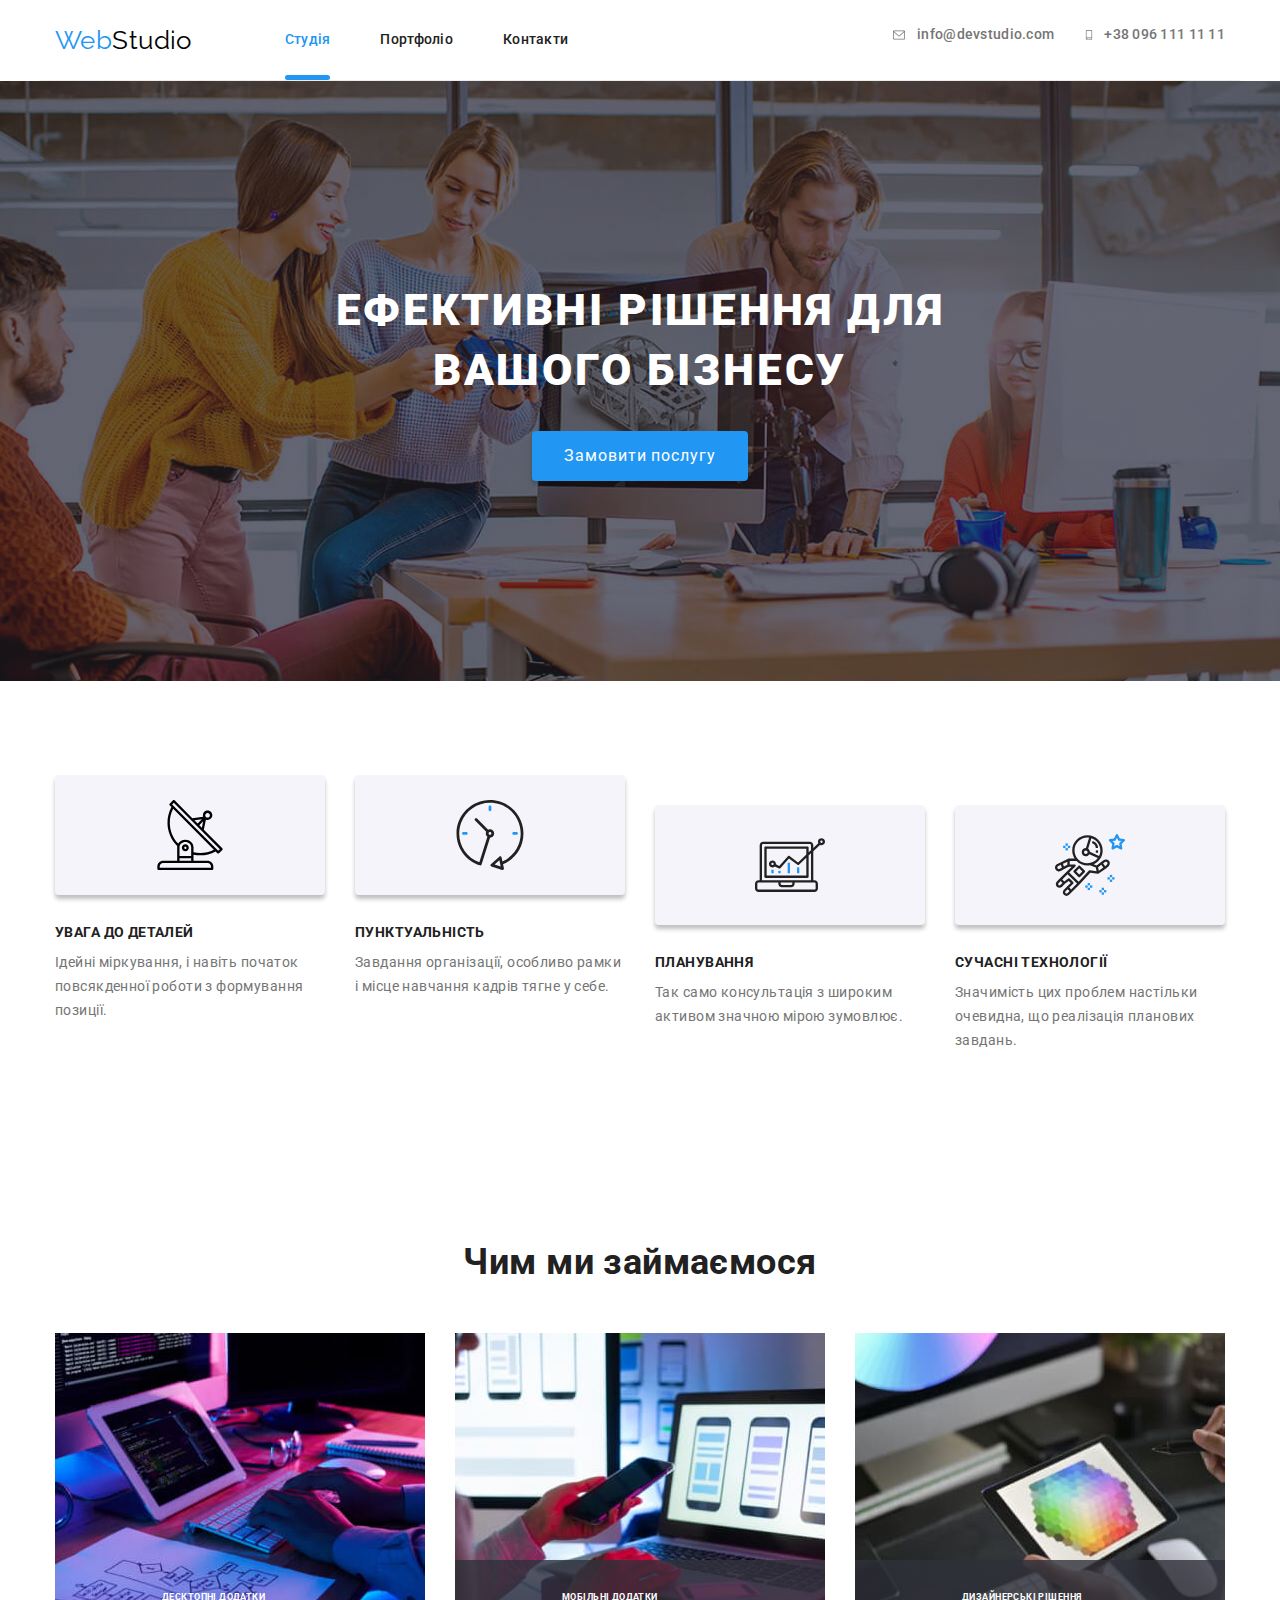
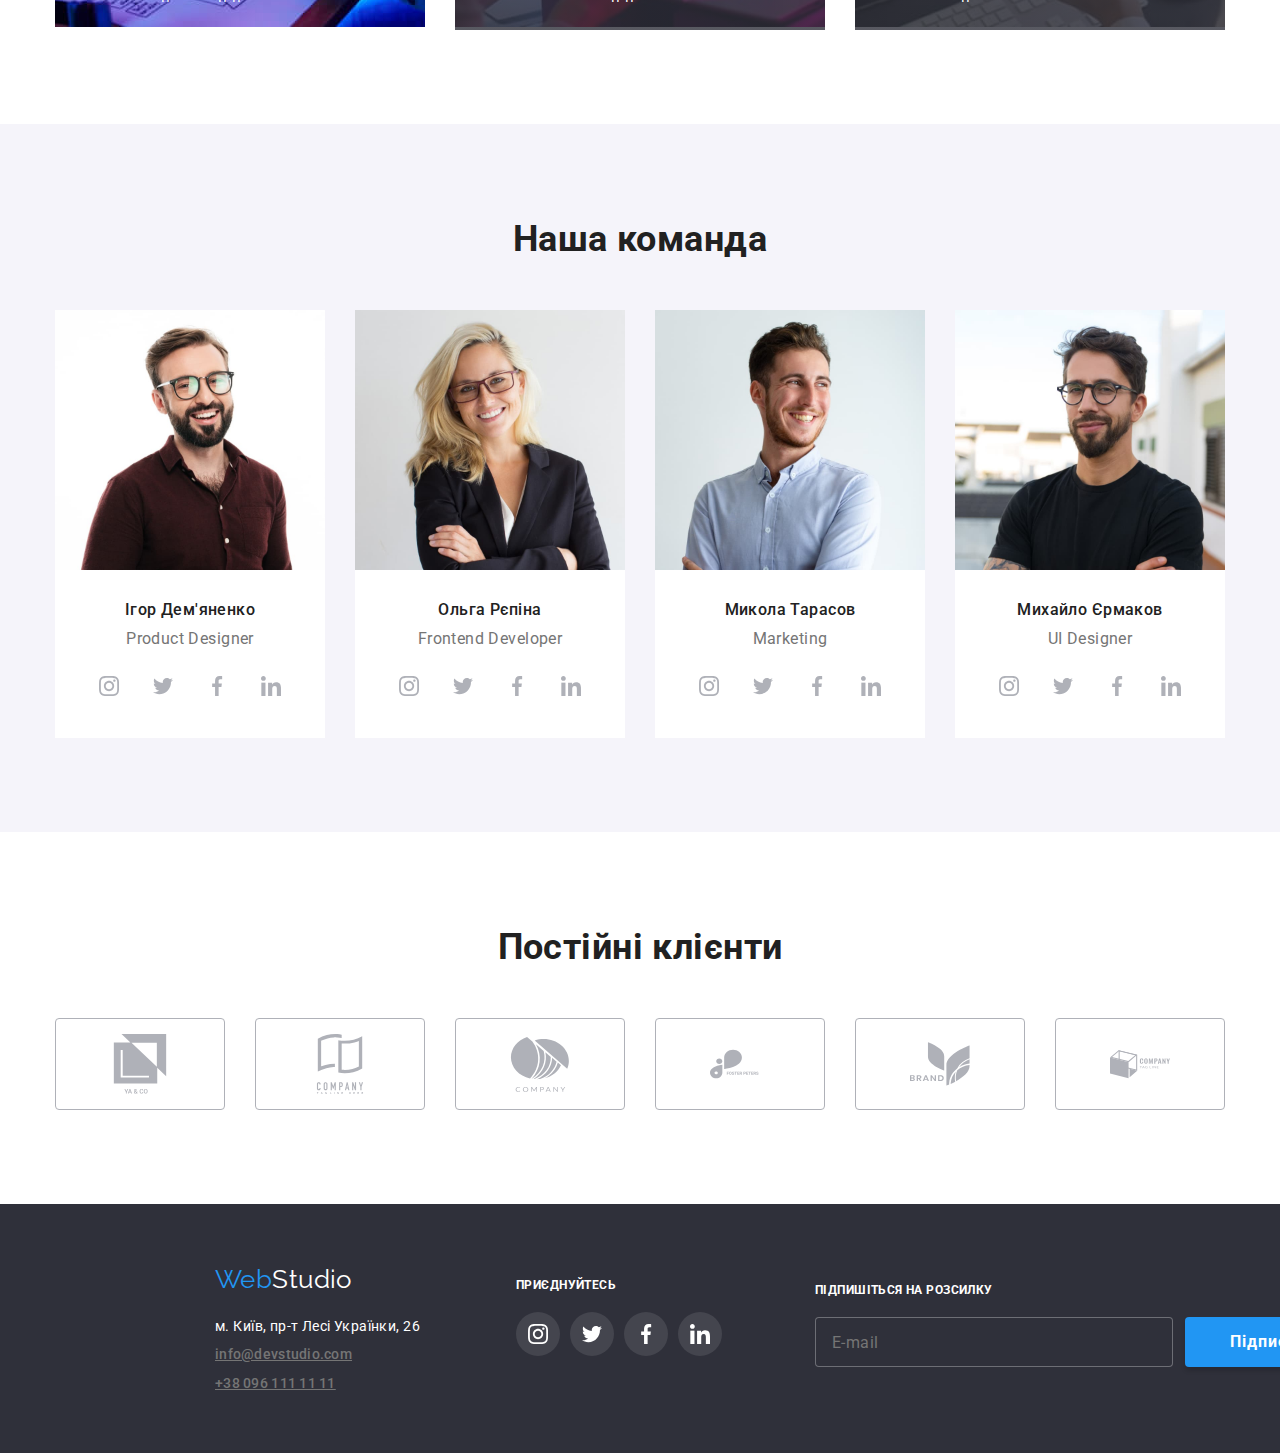
==== commit 6021608c: "homework8" ====
--- a/index.html
+++ b/index.html
@@ -49,18 +49,16 @@
             > 
           </li>
         </ul>
-        <button class="contact-nav__burger js-open-menu" 
-        type="button"
-        aria-expanded="false"
-        aria-controls="mobile-menu">
+        <button class="contact-nav__burger" data-menu-button 
+        type="button">
           <svg class="contact-nav__burger-icon" width="40" height="40">
               <use href="./images/icon.svg#icon-burger_24px"></use>
             </svg>
         </button>
       </div>
 
-      <div class="mobile-menu js-menu-container" id="mobile-menu">
-        <button class="main-nav__menu-button js-close-menu menu-toggle" 
+      <div class="mobile-menu" data-menu id="mobile-menu">
+        <button class="main-nav__menu-button menu-toggle" data-menu-close 
         type="button">
             <svg width="40" height="40">
                 <use class="icon-menu" href="./images/icon.svg#icon-cross"></use>
@@ -532,7 +530,7 @@
     
     </div>
     
-    <script src="./js/modal.js"></script>
+    <script src="./js/mobile-menu.js"></script>
     <script src="./js/modal.js"></script>
 </body>
 </html>--- a/css/main.min.css
+++ b/css/main.min.css
@@ -1 +1 @@
-:root{--primary-text-color: #757575;--primery-title-color: #212121;--accent-color: #2196F3;--primary-white-color: #FFFFFF;--footer-hero-background-color: #2F303A;--header-logo-color: #000000;--staff-color: #F5F4FA;--icon-color: #AFB1B8}/*! modern-normalize v1.1.0 | MIT License | https://github.com/sindresorhus/modern-normalize */*,::before,::after{-webkit-box-sizing:border-box;box-sizing:border-box}html{line-height:1.15;-webkit-text-size-adjust:100%;-moz-tab-size:4;-o-tab-size:4;tab-size:4}body{margin:0;font-family:system-ui,-apple-system,"Segoe UI",Roboto,Helvetica,Arial,sans-serif,"Apple Color Emoji","Segoe UI Emoji"}hr{height:0;color:inherit}abbr[title]{-webkit-text-decoration:underline dotted;text-decoration:underline dotted}b,strong{font-weight:bolder}code,kbd,samp,pre{font-family:ui-monospace,SFMono-Regular,Consolas,"Liberation Mono",Menlo,monospace;font-size:1em}small{font-size:80%}sub,sup{font-size:75%;line-height:0;position:relative;vertical-align:baseline}sub{bottom:-0.25em}sup{top:-0.5em}table{text-indent:0;border-color:inherit}button,input,optgroup,select,textarea{font-family:inherit;font-size:100%;line-height:1.15;margin:0}button,select{text-transform:none}button,[type=button],[type=reset],[type=submit]{-webkit-appearance:button}::-moz-focus-inner{border-style:none;padding:0}:-moz-focusring{outline:1px dotted ButtonText}:-moz-ui-invalid{box-shadow:none}legend{padding:0}progress{vertical-align:baseline}::-webkit-inner-spin-button,::-webkit-outer-spin-button{height:auto}[type=search]{-webkit-appearance:textfield;outline-offset:-2px}::-webkit-search-decoration{-webkit-appearance:none}::-webkit-file-upload-button{-webkit-appearance:button;font:inherit}summary{display:list-item}.circle-icon{display:-webkit-box;display:-ms-flexbox;display:flex;-webkit-box-pack:center;-ms-flex-pack:center;justify-content:center;-webkit-box-align:center;-ms-flex-align:center;align-items:center;border-radius:50%;width:44px;height:44px;fill:var(--icon-color);-webkit-transition:background-color 250ms cubic-bezier(0.4, 0, 0.2, 1),border-color 250ms cubic-bezier(0.4, 0, 0.2, 1),fill 250ms cubic-bezier(0.4, 0, 0.2, 1);transition:background-color 250ms cubic-bezier(0.4, 0, 0.2, 1),border-color 250ms cubic-bezier(0.4, 0, 0.2, 1),fill 250ms cubic-bezier(0.4, 0, 0.2, 1)}.circle-icon:hover,.circle-icon:focus{background-color:var(--accent-color);border-color:var(--accent-color);fill:var(--primary-white-color)}.hidden{visibility:hidden;position:absolute;width:1px;height:1px;padding:0;margin:-1px;-webkit-clip-path:inset(100%);clip-path:inset(100%);clip:rect(0 0 0 0);overflow:hidden;white-space:nowrap;border:0}.container{max-width:480px;max-width:1200px;padding-left:15px;padding-right:15px;margin:0 auto;height:60px}@media screen and (min-width: 768px){.container{height:auto}}@media screen and (min-width: 1200px){.container{max-width:1200px}}.features__container,.portfolio-button-container{padding-bottom:0}.footer__container{display:-webkit-box;display:-ms-flexbox;display:flex;padding-top:0;padding-bottom:0}.project-container{padding-top:50px;padding-bottom:94px}body{background-color:var(--primary-white-color);color:var(--primary-text-color);font-family:Roboto,sans-serif;font-size:14px;letter-spacing:.03em}.list{list-style:none;padding:0;margin:0}.link{text-decoration:none}.section{padding-top:94px;padding-bottom:94px}.work__section{display:-webkit-box;display:-ms-flexbox;display:flex;-webkit-box-pack:justify;-ms-flex-pack:justify;justify-content:space-between}.hero__button{display:inline-block;min-width:216px;height:50px;padding:10px 32px;text-align:center;border:none;border-radius:4px;background-color:var(--accent-color);color:var(--primary-white-color);-webkit-box-shadow:0px 4px 4px rgba(0,0,0,.15);box-shadow:0px 4px 4px rgba(0,0,0,.15);font-size:16px;line-height:1.9;letter-spacing:.06em;cursor:pointer;font-family:inherit;-webkit-transition:background-color 250ms cubic-bezier(0.4, 0, 0.2, 1);transition:background-color 250ms cubic-bezier(0.4, 0, 0.2, 1)}.hero__button:hover,.hero__button:focus{background-color:var(--accent-color)}.portfolio__button{display:inline-block;cursor:pointer;text-align:center;border-radius:4px;border:none;height:38px;padding:6px 22px;background-color:#f5f4fa;color:var(--primery-title-color);font-weight:500;font-size:16px;line-height:1.63;font-family:inherit;-webkit-transition:background-color 250ms cubic-bezier(0.4, 0, 0.2, 1),color 250ms cubic-bezier(0.4, 0, 0.2, 1),-webkit-box-shadow 250ms cubic-bezier(0.4, 0, 0.2, 1);transition:background-color 250ms cubic-bezier(0.4, 0, 0.2, 1),color 250ms cubic-bezier(0.4, 0, 0.2, 1),-webkit-box-shadow 250ms cubic-bezier(0.4, 0, 0.2, 1);transition:background-color 250ms cubic-bezier(0.4, 0, 0.2, 1),color 250ms cubic-bezier(0.4, 0, 0.2, 1),box-shadow 250ms cubic-bezier(0.4, 0, 0.2, 1);transition:background-color 250ms cubic-bezier(0.4, 0, 0.2, 1),color 250ms cubic-bezier(0.4, 0, 0.2, 1),box-shadow 250ms cubic-bezier(0.4, 0, 0.2, 1),-webkit-box-shadow 250ms cubic-bezier(0.4, 0, 0.2, 1)}.portfolio__button--current{padding:6px 25px;background-color:var(--accent-color);color:var(--primary-white-color)}.portfolio__button:hover,.portfolio__button:focus{background-color:var(--accent-color);color:var(--primary-white-color);-webkit-box-shadow:0 4px 4px 0 rgba(0,0,0,.25);box-shadow:0 4px 4px 0 rgba(0,0,0,.25)}.modal-cross-btn{position:absolute;display:-webkit-box;display:-ms-flexbox;display:flex;-webkit-box-pack:center;-ms-flex-pack:center;justify-content:center;-webkit-box-align:center;-ms-flex-align:center;align-items:center;top:8px;right:8px;width:30px;height:30px;cursor:pointer;border:1px solid rgba(0,0,0,.1);border-radius:50%;background-color:var(--primary-white-color)}.modal-cross-btn:hover{fill:var(--accent-color)}.modal-main-btn{width:200px;height:50px;padding:10px 52px;margin:30px auto 40px auto;font-weight:700;font-size:16px;line-height:1.88;letter-spacing:.06em;cursor:pointer;-webkit-box-shadow:0px 4px 4px rgba(0,0,0,.15);box-shadow:0px 4px 4px rgba(0,0,0,.15);border-radius:4px;background-color:var(--accent-color);color:var(--primary-white-color)}.checkbox-form{display:-webkit-box;display:-ms-flexbox;display:flex;-webkit-box-orient:horizontal;-webkit-box-direction:normal;-ms-flex-direction:row;flex-direction:row;-webkit-box-align:center;-ms-flex-align:center;align-items:center;margin-top:18px}.checkbox-form__ramka{margin-right:8.38px;width:16px;height:15px;border:2px solid #000;border-radius:4px;-webkit-box-shadow:0px 4px 4px rgba(0,0,0,.25);box-shadow:0px 4px 4px rgba(0,0,0,.25);border-color:var(--primery-title-color)}.checkbox-form__hidden:checked+.checkbox-form__ramka{background-color:var(--accent-color);background-image:url(/images/ptichka.svg);background-size:contain;border-color:var(--accent-color)}.checkbox-form__hidden{position:absolute;clip:rect(1px 1px 1px 1px);clip:rect(1px, 1px, 1px, 1px);padding:0;border:0;height:1px;width:1px}.checkbox-form__modal-text{margin:0;margin-left:8.38px}.checkbox-form__agreement-link{color:var(--accent-color)}.checkbox:checked+.icon{background-color:var(--accent-color)}.logo{display:inline-block;text-decoration:none;margin-right:93px;font-family:"Raleway",variable;font-size:26px;line-height:1.19;color:var(--header-logo-color)}.logo__accent{color:var(--accent-color)}mobile_menu{position:fixed;top:0;left:0;width:100vw;height:100vw;background-color:var(--primary-white-color);padding:48px 40px;z-index:100;-webkit-transform:translateY(-100%);transform:translateY(-100%)}.mobile-menu__link{display:block;margin-bottom:32px;font-weight:500;font-size:40px;line-height:1.18;letter-spacing:.02em;color:var(--primery-title-color)}.mobile-menu__link:hover,.mobile-menu__link:focus{color:var(--accent-color)}.mobile-menu__link--current{color:var(--accent-color)}.mobile-menu__link--tel{font-weight:500;font-size:34px;line-height:1.18;letter-spacing:.02em;color:var(--accent-color)}.mobile-menu__link--mail{font-weight:500;font-size:24px;line-height:1.17;letter-spacing:.02em;color:var(--primary-text-color)}.menu-socials{display:-webkit-box;display:-ms-flexbox;display:flex;-ms-flex-wrap:wrap;flex-wrap:wrap;margin-top:64px}.menu-socials__link{display:inline-block;padding-right:10px;font-weight:500;font-size:18px;line-height:22px;letter-spacing:.02em;text-decoration:none;color:var(--accent-color)}.menu-socials__link:not(:first-child){padding-left:10px}.menu-socials__link:not(:last-child){border-right:1px solid rgba(33,33,33,.2)}.main-nav__menu-button{position:absolute;top:10px;right:15px;display:block;margin-left:auto;border:none;background-color:rgba(0,0,0,0);cursor:pointer;-webkit-transition:fill 250ms cubic-bezier(0.4, 0, 0.2, 1);transition:fill 250ms cubic-bezier(0.4, 0, 0.2, 1)}.navigation{display:-webkit-box;display:-ms-flexbox;display:flex}.navigation .logo{display:-webkit-box;display:-ms-flexbox;display:flex;-webkit-box-align:center;-ms-flex-align:center;align-items:center}.site-nav{display:none}@media screen and (min-width: 768px){.site-nav{display:-webkit-box;display:-ms-flexbox;display:flex}}.site-nav .item+.item{margin-left:50px}.project-overlay{position:relative;overflow:hidden}.project-overlay__text{position:absolute;top:0;left:0;width:100%;height:100%;padding:63px 24px;text-decoration:none;margin:0;font-weight:400;font-size:18px;line-height:1.56;letter-spacing:.03em;color:var(--primary-white-color);background-color:rgba(33,150,243,.9);-webkit-transform:translateY(101%);transform:translateY(101%);-webkit-transition:-webkit-transform 250ms cubic-bezier(0.4, 0, 0.2, 1);transition:-webkit-transform 250ms cubic-bezier(0.4, 0, 0.2, 1);transition:transform 250ms cubic-bezier(0.4, 0, 0.2, 1);transition:transform 250ms cubic-bezier(0.4, 0, 0.2, 1), -webkit-transform 250ms cubic-bezier(0.4, 0, 0.2, 1)}.project-overlay__picture{display:block}.project-overlay__text{margin:0}.project__link:hover .project-overlay__text{-webkit-transform:translateY(0);transform:translateY(0)}.project__link:focus .project-overlay__text{-webkit-transform:translateY(0);transform:translateY(0)}.site-nav__link{position:relative;display:block;padding-top:32px;padding-bottom:32px;font-weight:500;line-height:1.14;letter-spacing:.02em;color:var(--primery-title-color);-webkit-transition:color 250ms cubic-bezier(0.4, 0, 0.2, 1);transition:color 250ms cubic-bezier(0.4, 0, 0.2, 1)}.site-nav__link--current::after{content:"";position:absolute;display:block;left:0;bottom:0;width:100%;height:5px;border-radius:5px;opacity:1;background-color:var(--accent-color);-webkit-transition:opacity 250ms cubic-bezier(0.4, 0, 0.2, 1);transition:opacity 250ms cubic-bezier(0.4, 0, 0.2, 1)}.site-nav__link:hover,.site-nav__link:focus{color:var(--accent-color)}.site-nav__link--current{color:var(--accent-color)}.footer-wrapper__footer-link{color:rgba(255,255,255,.6)}.footer-wrapper__footer-link-list .item:not(:last-child){margin-bottom:9px}.clients__link{display:-webkit-box;display:-ms-flexbox;display:flex;-webkit-box-pack:justify;-ms-flex-pack:justify;justify-content:space-between;-webkit-box-align:center;-ms-flex-align:center;align-items:center;width:170px;height:92px;cursor:pointer;padding:16px 32px;border:1px solid var(--icon-color);border-radius:4px;fill:var(--icon-color);-webkit-transition:background-color 250ms cubic-bezier(0.4, 0, 0.2, 1),border-color 250ms cubic-bezier(0.4, 0, 0.2, 1),fill 250ms cubic-bezier(0.4, 0, 0.2, 1);transition:background-color 250ms cubic-bezier(0.4, 0, 0.2, 1),border-color 250ms cubic-bezier(0.4, 0, 0.2, 1),fill 250ms cubic-bezier(0.4, 0, 0.2, 1)}.clients__link:hover,.clients__link:focus{border-color:var(--accent-color);fill:var(--accent-color)}.social-icon-list__link{fill:var(--primary-white-color);background-color:rgba(255,255,255,.1)}.social-icon-list{display:-webkit-box;display:-ms-flexbox;display:flex;width:206px;height:44px}.social-icon-list .item:not(:last-child){margin-right:10px}.footer-wrapper__address-text{width:231px;height:21px;margin-bottom:9px;font-style:normal;line-height:1.71;color:var(--primary-white-color)}.backdrop{position:fixed;top:0;left:0;width:100%;height:100%;background-color:rgba(0,0,0,.2);-webkit-transition-property:none;transition-property:none;-webkit-transition-duration:500ms;transition-duration:500ms;-webkit-transition-timing-function:cubic-bezier(0.4, 0, 0.2, 1);transition-timing-function:cubic-bezier(0.4, 0, 0.2, 1)}.backdrop.is-hidden{opacity:0;pointer-events:none}.contact-nav__burger{background-color:rgba(0,0,0,0);border:none;outline:none}@media screen and (min-width: 768px){.contact-nav__burger{display:none}}.contact-nav__burger-icon{fill:var(--primery-title-color)}.contacts-nav{display:none}@media screen and (min-width: 768px){.contacts-nav{display:-webkit-box;display:-ms-flexbox;display:flex;-webkit-box-orient:vertical;-webkit-box-direction:normal;-ms-flex-direction:column;flex-direction:column;margin-left:auto}.contacts-nav .item:not(:last-child){margin-bottom:10px}}@media screen and (min-width: 768px)and (min-width: 1200px){.contacts-nav{-webkit-box-orient:horizontal;-webkit-box-direction:normal;-ms-flex-direction:row;flex-direction:row}.contacts-nav .item:not(:last-child){margin-right:30px}}.contacts-nav__link{display:-webkit-box;display:-ms-flexbox;display:flex;-webkit-box-align:center;-ms-flex-align:center;align-items:center;color:var(--primary-text-color);font-weight:500;line-height:1.4;letter-spacing:.02em;-webkit-transition:color 250ms cubic-bezier(0.4, 0, 0.2, 1);transition:color 250ms cubic-bezier(0.4, 0, 0.2, 1)}.contacts-nav__link:hover,.contacts-nav__link:focus{color:var(--accent-color)}.contacts-nav__icon{display:inline-block;margin-right:10px;fill:currentColor}.clients__title{margin-bottom:50px}.work__title,.team__title,.clients__title{margin-top:0;margin-bottom:50px;width:366px;margin-left:auto;margin-right:auto;text-align:center;font-size:36px;line-height:1.17;color:var(--primery-title-color)}.project-examples__project-title{margin-top:0;margin-bottom:4px;font-size:18px;line-height:2;letter-spacing:.06em;color:var(--primery-title-color)}.features__title{margin-top:0;margin-bottom:10px;width:270px;font-size:14px;line-height:1.14;color:var(--primery-title-color)}.footer-title{line-height:1.14;text-transform:uppercase;margin-bottom:20px;margin-top:0;color:var(--primary-white-color)}.team__title{width:264px}.modal__title{margin-top:0;margin-bottom:12px;text-align:center;font-weight:700;font-size:20px;line-height:1.15;color:#212121}.header__container{display:-webkit-box;display:-ms-flexbox;display:flex;-webkit-box-align:center;-ms-flex-align:center;align-items:center;-webkit-box-pack:justify;-ms-flex-pack:justify;justify-content:space-between;height:100%;border-bottom:1px solid #ececec}@media screen and (min-width: 768px){.header__container{-webkit-box-pack:start;-ms-flex-pack:start;justify-content:start;height:auto}}.hero{max-width:1600px;max-height:600px;margin-right:auto;margin-left:auto;padding-top:118px;padding-bottom:118px;text-align:center;background-color:var(--footer-hero-background-color);background-image:-webkit-gradient(linear, left top, right top, from(rgba(47, 48, 58, 0.4)), to(rgba(47, 48, 58, 0.4))),url("../images/Hero.jpg");background-image:linear-gradient(to right, rgba(47, 48, 58, 0.4), rgba(47, 48, 58, 0.4)),url("../images/Hero.jpg");background-position:center;background-repeat:no-repeat;background-size:cover}@media(min-device-pixel-ratio: 2),screen and (-webkit-min-device-pixel-ratio: 2),screen and (min-resolution: 192dpi),screen and (min-resolution: 2dppx){.hero{background-image:-webkit-gradient(linear, left top, left bottom, from(rgba(47, 48, 58, 0.4)), to(rgba(47, 48, 58, 0.4))),url(/images/hero/hero-mob@2x.jpg);background-image:linear-gradient(rgba(47, 48, 58, 0.4), rgba(47, 48, 58, 0.4)),url(/images/hero/hero-mob@2x.jpg)}}@media screen and (min-width: 768px){.hero{background-image:-webkit-gradient(linear, left top, left bottom, from(rgba(47, 48, 58, 0.4)), to(rgba(47, 48, 58, 0.4))),url(/images/hero/hero-tablet.jpg);background-image:linear-gradient(rgba(47, 48, 58, 0.4), rgba(47, 48, 58, 0.4)),url(/images/hero/hero-tablet.jpg)}}@media screen and (min-width: 768px)and (min-device-pixel-ratio: 2),screen and (min-width: 768px)and (-webkit-min-device-pixel-ratio: 2),screen and (min-width: 768px)and (min-resolution: 192dpi),screen and (min-width: 768px)and (min-resolution: 2dppx){.hero{background-image:-webkit-gradient(linear, left top, left bottom, from(rgba(47, 48, 58, 0.4)), to(rgba(47, 48, 58, 0.4))),url(/images/hero/hero-tablet@2x.jpg);background-image:linear-gradient(rgba(47, 48, 58, 0.4), rgba(47, 48, 58, 0.4)),url(/images/hero/hero-tablet@2x.jpg)}}@media screen and (min-width: 1200px){.hero{padding-top:200px;padding-bottom:280px;background-image:-webkit-gradient(linear, left top, left bottom, from(rgba(47, 48, 58, 0.4)), to(rgba(47, 48, 58, 0.4))),url(/images/hero/hero-desk.jpg);background-image:linear-gradient(rgba(47, 48, 58, 0.4), rgba(47, 48, 58, 0.4)),url(/images/hero/hero-desk.jpg)}}@media screen and (min-width: 1200px)and (min-device-pixel-ratio: 2),screen and (min-width: 1200px)and (-webkit-min-device-pixel-ratio: 2),screen and (min-width: 1200px)and (min-resolution: 192dpi),screen and (min-width: 1200px)and (min-resolution: 2dppx){.hero{background-image:-webkit-gradient(linear, left top, left bottom, from(rgba(47, 48, 58, 0.4)), to(rgba(47, 48, 58, 0.4))),url(/images/hero/hero-desk@2x.jpg);background-image:linear-gradient(rgba(47, 48, 58, 0.4), rgba(47, 48, 58, 0.4)),url(/images/hero/hero-desk@2x.jpg)}}.hero__title{margin:0 auto 30px;max-width:360px;text-transform:uppercase;font-weight:900;font-size:26px;line-height:1.62;letter-spacing:.06em;color:var(--primary-white-color)}@media screen and (min-width: 1200px){.hero__title{width:696px;font-size:44px;line-height:1.36}}.features__features-list{display:-webkit-box;display:-ms-flexbox;display:flex;-ms-flex-wrap:wrap;flex-wrap:wrap}@media screen and (min-width: 768px){.features__features-list .items{width:calc((100% - 30px)/2);width:354px}}@media screen and (min-width: 1200px){.features__features-list .items{width:calc((100% - 90px)/4);max-width:270px}}.features__features-list .item:not(:last-child){margin-right:30px}.features__details{display:-webkit-box;display:-ms-flexbox;display:flex;-webkit-box-pack:center;-ms-flex-pack:center;justify-content:center;-webkit-box-align:center;-ms-flex-align:center;align-items:center;margin-bottom:10px;height:120px;border-radius:4px;-webkit-box-shadow:0 4px 4px 0 rgba(0,0,0,.25);box-shadow:0 4px 4px 0 rgba(0,0,0,.25);background-color:var(--staff-color)}@media screen and (min-width: 768px){.features__details{margin-bottom:30px}}.features__text{margin-top:0;margin-bottom:0;line-height:1.71}.clients{height:372px;margin-left:auto;margin-right:auto;background-color:var(--primary-white-color)}.clients__icon{display:-webkit-box;display:-ms-flexbox;display:flex;-webkit-box-pack:justify;-ms-flex-pack:justify;justify-content:space-between;-webkit-box-align:center;-ms-flex-align:center;align-items:center}.business-card{padding-top:30px;padding-bottom:30px;width:270px;height:168px;text-align:center;background-color:var(--primary-white-color)}.business-card__name{margin-top:0;margin-bottom:10px;font-weight:500;font-size:16px;line-height:1.19;color:var(--primery-title-color)}.business-card__text{display:inline-block;min-width:76px;margin:0;font-size:16px;line-height:1.19}.business-card__icons-list{display:-webkit-box;display:-ms-flexbox;display:flex;-webkit-box-pack:center;-ms-flex-pack:center;justify-content:center;margin-top:16px;padding:0 32px 30px;margin-left:auto;margin-right:auto;width:206px;height:44px}.business-card__icons-list .item:not(:last-child){margin-right:10px}.footer{min-width:1600px;padding-top:60px;padding-bottom:60px;background:var(--footer-hero-background-color);margin:0 auto}.footer__footer-link{color:rgba(255,255,255,.6)}.footer__footer-link-list .item:not(:last-child){margin-bottom:9px}.footer-social{display:-webkit-box;display:-ms-flexbox;display:flex;-webkit-box-orient:vertical;-webkit-box-direction:normal;-ms-flex-direction:column;flex-direction:column;width:206px;height:80px;padding-top:15px;margin-left:70px;margin-right:93px;padding-bottom:97px}.footer-form{display:-webkit-box;display:-ms-flexbox;display:flex;-webkit-box-orient:vertical;-webkit-box-direction:normal;-ms-flex-direction:column;flex-direction:column;width:570px;height:86px;padding-top:20px;padding-bottom:83px}.footer-form__spam{display:-webkit-box;display:-ms-flexbox;display:flex}.footer-form__spam-field{width:358px;height:50px;background-color:#2f303a;border:1px solid rgba(255,255,255,.3);border-radius:4px;padding:15px 0 15px 16px;font-weight:400;font-size:16px;line-height:1.25;letter-spacing:.03em;color:rgba(255,255,255,.6)}.footer-form__spam-field input::-webkit-input-placeholder{font-weight:400;font-size:30px}.footer-form__spam-field input::-moz-placeholder{font-weight:400;font-size:30px}.footer-form__spam-field input:-ms-input-placeholder{font-weight:400;font-size:30px}.footer-form__spam-field input::-ms-input-placeholder{font-weight:400;font-size:30px}.footer-form__spam-field input::placeholder{font-weight:400;font-size:30px}.footer-form__spam-btn{display:-webkit-box;display:-ms-flexbox;display:flex;-webkit-box-pack:center;-ms-flex-pack:center;justify-content:center;-webkit-box-align:center;-ms-flex-align:center;align-items:center;margin-left:12px;padding:10px 0 10px 28px;cursor:pointer;width:200px;font-weight:700;font-size:16px;line-height:1.86;letter-spacing:.06em;color:var(--primary-white-color);background-color:var(--accent-color);background:#2196f3;-webkit-box-shadow:0px 4px 4px rgba(0,0,0,.15);box-shadow:0px 4px 4px rgba(0,0,0,.15);border:none;border-radius:4px}.footer-form__icon{margin-left:10px;fill:var(--primary-white-color)}.footer-wrapper{display:-webkit-box;display:-ms-flexbox;display:flex;margin-right:70px}.footer-wrapper__footer-logo{display:inline-block;margin-right:0;padding:0;margin-bottom:20px;color:var(--primary-white-color)}.footer-wrapper__address-text{width:231px;height:21px;margin-bottom:9px;font-style:normal;line-height:1.71;color:var(--primary-white-color)}.modal{position:absolute;left:50%;top:50%;-webkit-transform:translate(-50%, -50%);transform:translate(-50%, -50%);min-width:528px;height:581px;padding:40px;background-color:var(--primary-white-color);-webkit-box-shadow:0px 1px 3px rgba(0,0,0,.12),0px 1px 1px rgba(0,0,0,.14),0px 2px 1px rgba(0,0,0,.2);box-shadow:0px 1px 3px rgba(0,0,0,.12),0px 1px 1px rgba(0,0,0,.14),0px 2px 1px rgba(0,0,0,.2);border-radius:4px}.modal__form-field{width:100%;margin-top:0;display:-webkit-box;display:-ms-flexbox;display:flex;-webkit-box-orient:vertical;-webkit-box-direction:normal;-ms-flex-direction:column;flex-direction:column}.modal__form-field .modal__icon{position:absolute;bottom:11px;left:14px;cursor:pointer}.modal__form-label{position:relative;display:block;display:-webkit-box;display:-ms-flexbox;display:flex;-webkit-box-orient:vertical;-webkit-box-direction:normal;-ms-flex-direction:column;flex-direction:column;width:100%;margin-top:10px}.modal__form-label:first-child{margin-top:0px}.modal__form-input{width:100%;height:40px;padding:0;padding-left:42px;margin:0;margin-top:4px;cursor:pointer;border:1px solid rgba(33,33,33,.2);border-radius:4px}.modal__form-input:hover{border-color:var(--accent-color)}.modal__form-input:hover+.modal__icon{fill:var(--accent-color)}.modal__form-input:focus{border-color:var(--accent-color)}.modal__form-input:focus+.modal__icon{fill:var(--accent-color)}.modal__form-textarea::-webkit-input-placeholder{font-weight:400;font-size:12px;line-height:14px;letter-spacing:.01em;color:rgba(117,117,117,.5)}.modal__form-textarea::-moz-placeholder{font-weight:400;font-size:12px;line-height:14px;letter-spacing:.01em;color:rgba(117,117,117,.5)}.modal__form-textarea:-ms-input-placeholder{font-weight:400;font-size:12px;line-height:14px;letter-spacing:.01em;color:rgba(117,117,117,.5)}.modal__form-textarea::-ms-input-placeholder{font-weight:400;font-size:12px;line-height:14px;letter-spacing:.01em;color:rgba(117,117,117,.5)}.modal__form-textarea::placeholder{font-weight:400;font-size:12px;line-height:14px;letter-spacing:.01em;color:rgba(117,117,117,.5)}.modal__form-textarea{margin-top:4px;padding:12px 16px;width:448px;height:120px;resize:none;border:1px solid rgba(33,33,33,.2);border-radius:4px}.modal__form-privacy{position:relative}.modal__form-privacy .modal__icon{position:absolute;top:17px;left:-2px}.modal__form-privacy .icon{position:absolute;top:50px;left:-2px}.portfolio__button-list{display:-webkit-box;display:-ms-flexbox;display:flex;-webkit-box-pack:center;-ms-flex-pack:center;justify-content:center;margin-bottom:34px}.portfolio__button-list .item:not(:last-child){margin-right:8px}.portfolio__project .text{font-size:16px;line-height:1.88;color:var(--primary-text-color)}.project{display:-webkit-box;display:-ms-flexbox;display:flex;-ms-flex-wrap:wrap;flex-wrap:wrap}.project-examples{padding:20px 24px;width:370px;background:var(--primary-white-color);border:1px solid #eee}.project-examples__text{font-weight:400;font-size:16px;line-height:30px;letter-spacing:.03em;color:var(--primary-text-color)}.project .item{margin-right:30px;margin-bottom:30px}.project .item:nth-child(3n){margin-right:0}.project .item:nth-last-child(-n+3){margin-bottom:0}.project .item:hover{-webkit-box-shadow:0 4px 4px 0 rgba(0,0,0,.25);box-shadow:0 4px 4px 0 rgba(0,0,0,.25)}.team{background-color:var(--staff-color)}.team__cards-list{display:-webkit-box;display:-ms-flexbox;display:flex;-webkit-box-pack:justify;-ms-flex-pack:justify;justify-content:space-between}.team-cards__photo{display:block}.team-cards:hover{-webkit-box-shadow:0 4px 4px 0 rgba(0,0,0,.25);box-shadow:0 4px 4px 0 rgba(0,0,0,.25)}@media screen and (max-width: 1199px){.work{display:none;padding-bottom:94px}}.work-design{position:relative}.work-backgroung{position:absolute;left:0;bottom:0;width:100%;height:70px;background-image:-webkit-gradient(linear, left top, right top, from(rgba(47, 48, 58, 0.8)), to(rgba(47, 48, 58, 0.8)));background-image:linear-gradient(to right, rgba(47, 48, 58, 0.8), rgba(47, 48, 58, 0.8))}.work-backgroung__text{position:absolute;left:107px;bottom:27px;margin:0;padding:0;color:var(--primary-white-color);text-transform:uppercase}/*# sourceMappingURL=main.min.css.map */+:root{--primary-text-color: #757575;--primery-title-color: #212121;--accent-color: #2196F3;--primary-white-color: #FFFFFF;--footer-hero-background-color: #2F303A;--header-logo-color: #000000;--staff-color: #F5F4FA;--icon-color: #AFB1B8}/*! modern-normalize v1.1.0 | MIT License | https://github.com/sindresorhus/modern-normalize */*,::before,::after{-webkit-box-sizing:border-box;box-sizing:border-box}html{line-height:1.15;-webkit-text-size-adjust:100%;-moz-tab-size:4;-o-tab-size:4;tab-size:4}body{margin:0;font-family:system-ui,-apple-system,"Segoe UI",Roboto,Helvetica,Arial,sans-serif,"Apple Color Emoji","Segoe UI Emoji"}hr{height:0;color:inherit}abbr[title]{-webkit-text-decoration:underline dotted;text-decoration:underline dotted}b,strong{font-weight:bolder}code,kbd,samp,pre{font-family:ui-monospace,SFMono-Regular,Consolas,"Liberation Mono",Menlo,monospace;font-size:1em}small{font-size:80%}sub,sup{font-size:75%;line-height:0;position:relative;vertical-align:baseline}sub{bottom:-0.25em}sup{top:-0.5em}table{text-indent:0;border-color:inherit}button,input,optgroup,select,textarea{font-family:inherit;font-size:100%;line-height:1.15;margin:0}button,select{text-transform:none}button,[type=button],[type=reset],[type=submit]{-webkit-appearance:button}::-moz-focus-inner{border-style:none;padding:0}:-moz-focusring{outline:1px dotted ButtonText}:-moz-ui-invalid{box-shadow:none}legend{padding:0}progress{vertical-align:baseline}::-webkit-inner-spin-button,::-webkit-outer-spin-button{height:auto}[type=search]{-webkit-appearance:textfield;outline-offset:-2px}::-webkit-search-decoration{-webkit-appearance:none}::-webkit-file-upload-button{-webkit-appearance:button;font:inherit}summary{display:list-item}.circle-icon{display:-webkit-box;display:-ms-flexbox;display:flex;-webkit-box-pack:center;-ms-flex-pack:center;justify-content:center;-webkit-box-align:center;-ms-flex-align:center;align-items:center;border-radius:50%;width:44px;height:44px;fill:var(--icon-color);-webkit-transition:background-color 250ms cubic-bezier(0.4, 0, 0.2, 1),border-color 250ms cubic-bezier(0.4, 0, 0.2, 1),fill 250ms cubic-bezier(0.4, 0, 0.2, 1);transition:background-color 250ms cubic-bezier(0.4, 0, 0.2, 1),border-color 250ms cubic-bezier(0.4, 0, 0.2, 1),fill 250ms cubic-bezier(0.4, 0, 0.2, 1)}.circle-icon:hover,.circle-icon:focus{background-color:var(--accent-color);border-color:var(--accent-color);fill:var(--primary-white-color)}.hidden{visibility:hidden;position:absolute;width:1px;height:1px;padding:0;margin:-1px;-webkit-clip-path:inset(100%);clip-path:inset(100%);clip:rect(0 0 0 0);overflow:hidden;white-space:nowrap;border:0}.container{width:100%;max-width:480px;padding-left:15px;padding-right:15px;margin:0 auto}@media screen and (min-width: 768px){.container{max-width:768px}}@media screen and (min-width: 1200px){.container{max-width:1200px}}.features__container,.portfolio-button-container{padding-bottom:0}.footer__container{display:-webkit-box;display:-ms-flexbox;display:flex;padding-top:0;padding-bottom:0}.project-container{padding-top:50px;padding-bottom:94px}body{background-color:var(--primary-white-color);color:var(--primary-text-color);font-family:Roboto,sans-serif;font-size:14px;letter-spacing:.03em}.list{list-style:none;padding:0;margin:0}.link{text-decoration:none}.section{padding-top:94px;padding-bottom:94px}.work__section{display:-webkit-box;display:-ms-flexbox;display:flex;-webkit-box-pack:justify;-ms-flex-pack:justify;justify-content:space-between}.hero__button{display:inline-block;min-width:216px;height:50px;padding:10px 32px;text-align:center;border:none;border-radius:4px;background-color:var(--accent-color);color:var(--primary-white-color);-webkit-box-shadow:0px 4px 4px rgba(0,0,0,.15);box-shadow:0px 4px 4px rgba(0,0,0,.15);font-size:16px;line-height:1.9;letter-spacing:.06em;cursor:pointer;font-family:inherit;-webkit-transition:background-color 250ms cubic-bezier(0.4, 0, 0.2, 1);transition:background-color 250ms cubic-bezier(0.4, 0, 0.2, 1)}.hero__button:hover,.hero__button:focus{background-color:var(--accent-color)}.portfolio__button{display:inline-block;cursor:pointer;text-align:center;border-radius:4px;border:none;height:38px;padding:6px 22px;background-color:#f5f4fa;color:var(--primery-title-color);font-weight:500;font-size:16px;line-height:1.63;font-family:inherit;-webkit-transition:background-color 250ms cubic-bezier(0.4, 0, 0.2, 1),color 250ms cubic-bezier(0.4, 0, 0.2, 1),-webkit-box-shadow 250ms cubic-bezier(0.4, 0, 0.2, 1);transition:background-color 250ms cubic-bezier(0.4, 0, 0.2, 1),color 250ms cubic-bezier(0.4, 0, 0.2, 1),-webkit-box-shadow 250ms cubic-bezier(0.4, 0, 0.2, 1);transition:background-color 250ms cubic-bezier(0.4, 0, 0.2, 1),color 250ms cubic-bezier(0.4, 0, 0.2, 1),box-shadow 250ms cubic-bezier(0.4, 0, 0.2, 1);transition:background-color 250ms cubic-bezier(0.4, 0, 0.2, 1),color 250ms cubic-bezier(0.4, 0, 0.2, 1),box-shadow 250ms cubic-bezier(0.4, 0, 0.2, 1),-webkit-box-shadow 250ms cubic-bezier(0.4, 0, 0.2, 1)}.portfolio__button--current{padding:6px 25px;background-color:var(--accent-color);color:var(--primary-white-color)}.portfolio__button:hover,.portfolio__button:focus{background-color:var(--accent-color);color:var(--primary-white-color);-webkit-box-shadow:0 4px 4px 0 rgba(0,0,0,.25);box-shadow:0 4px 4px 0 rgba(0,0,0,.25)}.modal-cross-btn{position:absolute;display:-webkit-box;display:-ms-flexbox;display:flex;-webkit-box-pack:center;-ms-flex-pack:center;justify-content:center;-webkit-box-align:center;-ms-flex-align:center;align-items:center;top:8px;right:8px;width:30px;height:30px;cursor:pointer;border:1px solid rgba(0,0,0,.1);border-radius:50%;background-color:var(--primary-white-color)}.modal-cross-btn:hover{fill:var(--accent-color)}.modal-main-btn{width:200px;height:50px;padding:10px 52px;margin:30px auto 40px auto;font-weight:700;font-size:16px;line-height:1.88;letter-spacing:.06em;cursor:pointer;-webkit-box-shadow:0px 4px 4px rgba(0,0,0,.15);box-shadow:0px 4px 4px rgba(0,0,0,.15);border-radius:4px;background-color:var(--accent-color);color:var(--primary-white-color)}.checkbox-form{display:-webkit-box;display:-ms-flexbox;display:flex;-webkit-box-orient:horizontal;-webkit-box-direction:normal;-ms-flex-direction:row;flex-direction:row;-webkit-box-align:center;-ms-flex-align:center;align-items:center;margin-top:18px}.checkbox-form__ramka{margin-right:8.38px;width:16px;height:15px;border:2px solid #000;border-radius:4px;-webkit-box-shadow:0px 4px 4px rgba(0,0,0,.25);box-shadow:0px 4px 4px rgba(0,0,0,.25);border-color:var(--primery-title-color)}.checkbox-form__hidden:checked+.checkbox-form__ramka{background-color:var(--accent-color);background-image:url(/images/ptichka.svg);background-size:contain;border-color:var(--accent-color)}.checkbox-form__hidden{position:absolute;clip:rect(1px 1px 1px 1px);clip:rect(1px, 1px, 1px, 1px);padding:0;border:0;height:1px;width:1px}.checkbox-form__modal-text{margin:0;margin-left:8.38px}.checkbox-form__agreement-link{color:var(--accent-color)}.checkbox:checked+.icon{background-color:var(--accent-color)}.logo{display:inline-block;text-decoration:none;margin-right:93px;font-family:"Raleway",variable;font-size:26px;line-height:1.19;color:var(--header-logo-color)}.logo__accent{color:var(--accent-color)}.mobile-menu{position:fixed;top:0;left:0;width:100vw;height:100vw;background-color:var(--primary-white-color);padding:48px 40px;z-index:9;-webkit-transform:translateY(-100%);transform:translateY(-100%)}.mobile-menu.is-open{-webkit-transform:translateY(0);transform:translateY(0)}@media screen and (min-width: 768px){.mobile-menu{display:none}}.mobile-menu__link{display:block;margin-bottom:32px;font-weight:500;font-size:40px;line-height:1.18;letter-spacing:.02em;color:var(--primery-title-color)}.mobile-menu__link:hover,.mobile-menu__link:focus{color:var(--accent-color)}.mobile-menu__link--current{color:var(--accent-color)}.mobile-menu__link--tel{font-weight:500;font-size:34px;line-height:1.18;letter-spacing:.02em;color:var(--accent-color)}.mobile-menu__link--mail{font-weight:500;font-size:24px;line-height:1.17;letter-spacing:.02em;color:var(--primary-text-color)}.menu-socials{display:-webkit-box;display:-ms-flexbox;display:flex;-ms-flex-wrap:wrap;flex-wrap:wrap;margin-top:64px}.menu-socials__link{display:inline-block;padding-right:10px;font-weight:500;font-size:18px;line-height:22px;letter-spacing:.02em;text-decoration:none;color:var(--accent-color)}.menu-socials__link:not(:first-child){padding-left:10px}.main-nav__menu-button{position:absolute;top:10px;right:15px;display:block;margin-left:auto;border:none;background-color:rgba(0,0,0,0);cursor:pointer;-webkit-transition:fill 250ms cubic-bezier(0.4, 0, 0.2, 1);transition:fill 250ms cubic-bezier(0.4, 0, 0.2, 1)}.main-nav__menu-button:hover{fill:var(--accent-color)}.main-nav__menu-button:focus{fill:var(--accent-color)}.navigation{display:-webkit-box;display:-ms-flexbox;display:flex}.navigation .logo{display:-webkit-box;display:-ms-flexbox;display:flex;-webkit-box-align:center;-ms-flex-align:center;align-items:center}.site-nav{display:none}@media screen and (min-width: 768px){.site-nav{display:-webkit-box;display:-ms-flexbox;display:flex}}.site-nav .item+.item{margin-left:50px}.project-overlay{position:relative;overflow:hidden}.project-overlay__text{position:absolute;top:0;left:0;width:100%;height:100%;padding:63px 24px;text-decoration:none;margin:0;font-weight:400;font-size:18px;line-height:1.56;letter-spacing:.03em;color:var(--primary-white-color);background-color:rgba(33,150,243,.9);-webkit-transform:translateY(101%);transform:translateY(101%);-webkit-transition:-webkit-transform 250ms cubic-bezier(0.4, 0, 0.2, 1);transition:-webkit-transform 250ms cubic-bezier(0.4, 0, 0.2, 1);transition:transform 250ms cubic-bezier(0.4, 0, 0.2, 1);transition:transform 250ms cubic-bezier(0.4, 0, 0.2, 1), -webkit-transform 250ms cubic-bezier(0.4, 0, 0.2, 1)}.project-overlay__picture{display:block}.project-overlay__text{margin:0}.project__link:hover .project-overlay__text{-webkit-transform:translateY(0);transform:translateY(0)}.project__link:focus .project-overlay__text{-webkit-transform:translateY(0);transform:translateY(0)}.site-nav__link{position:relative;display:block;padding-top:32px;padding-bottom:32px;font-weight:500;line-height:1.14;letter-spacing:.02em;color:var(--primery-title-color);-webkit-transition:color 250ms cubic-bezier(0.4, 0, 0.2, 1);transition:color 250ms cubic-bezier(0.4, 0, 0.2, 1)}.site-nav__link--current::after{content:"";position:absolute;display:block;left:0;bottom:0;width:100%;height:5px;border-radius:5px;opacity:1;background-color:var(--accent-color);-webkit-transition:opacity 250ms cubic-bezier(0.4, 0, 0.2, 1);transition:opacity 250ms cubic-bezier(0.4, 0, 0.2, 1)}.site-nav__link:hover,.site-nav__link:focus{color:var(--accent-color)}.site-nav__link--current{color:var(--accent-color)}.footer-wrapper__footer-link{color:rgba(255,255,255,.6)}.footer-wrapper__footer-link-list .item:not(:last-child){margin-bottom:9px}.clients__link{display:-webkit-box;display:-ms-flexbox;display:flex;-webkit-box-pack:justify;-ms-flex-pack:justify;justify-content:space-between;-webkit-box-align:center;-ms-flex-align:center;align-items:center;width:170px;height:92px;cursor:pointer;padding:16px 32px;border:1px solid var(--icon-color);border-radius:4px;fill:var(--icon-color);-webkit-transition:background-color 250ms cubic-bezier(0.4, 0, 0.2, 1),border-color 250ms cubic-bezier(0.4, 0, 0.2, 1),fill 250ms cubic-bezier(0.4, 0, 0.2, 1);transition:background-color 250ms cubic-bezier(0.4, 0, 0.2, 1),border-color 250ms cubic-bezier(0.4, 0, 0.2, 1),fill 250ms cubic-bezier(0.4, 0, 0.2, 1)}.clients__link:hover,.clients__link:focus{border-color:var(--accent-color);fill:var(--accent-color)}.social-icon-list__link{fill:var(--primary-white-color);background-color:rgba(255,255,255,.1)}.social-icon-list{display:-webkit-box;display:-ms-flexbox;display:flex;width:206px;height:44px}.social-icon-list .item:not(:last-child){margin-right:10px}.footer-wrapper__address-text{width:231px;height:21px;margin-bottom:9px;font-style:normal;line-height:1.71;color:var(--primary-white-color)}.backdrop{position:fixed;top:0;left:0;width:100%;height:100%;background-color:rgba(0,0,0,.2);-webkit-transition-property:none;transition-property:none;-webkit-transition-duration:500ms;transition-duration:500ms;-webkit-transition-timing-function:cubic-bezier(0.4, 0, 0.2, 1);transition-timing-function:cubic-bezier(0.4, 0, 0.2, 1)}.backdrop.is-hidden{opacity:0;pointer-events:none}.contact-nav__burger{background-color:rgba(0,0,0,0);border:none;outline:none}@media screen and (min-width: 768px){.contact-nav__burger{display:none}}.contact-nav__burger-icon{fill:var(--primery-title-color)}.contacts-nav{display:none}@media screen and (min-width: 768px){.contacts-nav{display:-webkit-box;display:-ms-flexbox;display:flex;-webkit-box-orient:vertical;-webkit-box-direction:normal;-ms-flex-direction:column;flex-direction:column;margin-left:auto}.contacts-nav .item:not(:last-child){margin-bottom:10px}}@media screen and (min-width: 768px)and (min-width: 1200px){.contacts-nav{-webkit-box-orient:horizontal;-webkit-box-direction:normal;-ms-flex-direction:row;flex-direction:row}.contacts-nav .item:not(:last-child){margin-right:30px}}.contacts-nav__link{display:-webkit-box;display:-ms-flexbox;display:flex;-webkit-box-align:center;-ms-flex-align:center;align-items:center;color:var(--primary-text-color);font-weight:500;line-height:1.4;letter-spacing:.02em;-webkit-transition:color 250ms cubic-bezier(0.4, 0, 0.2, 1);transition:color 250ms cubic-bezier(0.4, 0, 0.2, 1)}.contacts-nav__link:hover,.contacts-nav__link:focus{color:var(--accent-color)}.contacts-nav__icon{display:inline-block;margin-right:10px;fill:currentColor}.clients__title{margin-bottom:50px}.work__title,.team__title,.clients__title{margin-top:0;margin-bottom:50px;width:366px;margin-left:auto;margin-right:auto;text-align:center;font-size:36px;line-height:1.17;color:var(--primery-title-color)}.project-examples__project-title{margin-top:0;margin-bottom:4px;font-size:18px;line-height:2;letter-spacing:.06em;color:var(--primery-title-color)}.features__title{margin-top:0;margin-bottom:10px;width:270px;font-size:14px;line-height:1.14;color:var(--primery-title-color)}.footer-title{line-height:1.14;text-transform:uppercase;margin-bottom:20px;margin-top:0;color:var(--primary-white-color)}.team__title{width:264px}.modal__title{margin-top:0;margin-bottom:12px;text-align:center;font-weight:700;font-size:20px;line-height:1.15;color:#212121}.header__container{display:-webkit-box;display:-ms-flexbox;display:flex;-webkit-box-align:center;-ms-flex-align:center;align-items:center;-webkit-box-pack:justify;-ms-flex-pack:justify;justify-content:space-between;height:100%;border-bottom:1px solid #ececec}@media screen and (min-width: 768px){.header__container{-webkit-box-pack:start;-ms-flex-pack:start;justify-content:start;height:auto}}.hero{max-width:1600px;max-height:600px;margin-right:auto;margin-left:auto;padding-top:118px;padding-bottom:118px;text-align:center;background-color:var(--footer-hero-background-color);background-image:-webkit-gradient(linear, left top, right top, from(rgba(47, 48, 58, 0.4)), to(rgba(47, 48, 58, 0.4))),url("../images/Hero.jpg");background-image:linear-gradient(to right, rgba(47, 48, 58, 0.4), rgba(47, 48, 58, 0.4)),url("../images/Hero.jpg");background-position:center;background-repeat:no-repeat;background-size:cover}@media(min-device-pixel-ratio: 2),screen and (-webkit-min-device-pixel-ratio: 2),screen and (min-resolution: 192dpi),screen and (min-resolution: 2dppx){.hero{background-image:-webkit-gradient(linear, left top, left bottom, from(rgba(47, 48, 58, 0.4)), to(rgba(47, 48, 58, 0.4))),url(/images/hero/hero-mob@2x.jpg);background-image:linear-gradient(rgba(47, 48, 58, 0.4), rgba(47, 48, 58, 0.4)),url(/images/hero/hero-mob@2x.jpg)}}@media screen and (min-width: 768px){.hero{background-image:-webkit-gradient(linear, left top, left bottom, from(rgba(47, 48, 58, 0.4)), to(rgba(47, 48, 58, 0.4))),url(/images/hero/hero-tablet.jpg);background-image:linear-gradient(rgba(47, 48, 58, 0.4), rgba(47, 48, 58, 0.4)),url(/images/hero/hero-tablet.jpg)}}@media screen and (min-width: 768px)and (min-device-pixel-ratio: 2),screen and (min-width: 768px)and (-webkit-min-device-pixel-ratio: 2),screen and (min-width: 768px)and (min-resolution: 192dpi),screen and (min-width: 768px)and (min-resolution: 2dppx){.hero{background-image:-webkit-gradient(linear, left top, left bottom, from(rgba(47, 48, 58, 0.4)), to(rgba(47, 48, 58, 0.4))),url(/images/hero/hero-tablet@2x.jpg);background-image:linear-gradient(rgba(47, 48, 58, 0.4), rgba(47, 48, 58, 0.4)),url(/images/hero/hero-tablet@2x.jpg)}}@media screen and (min-width: 1200px){.hero{padding-top:200px;padding-bottom:280px;background-image:-webkit-gradient(linear, left top, left bottom, from(rgba(47, 48, 58, 0.4)), to(rgba(47, 48, 58, 0.4))),url(/images/hero/hero-desk.jpg);background-image:linear-gradient(rgba(47, 48, 58, 0.4), rgba(47, 48, 58, 0.4)),url(/images/hero/hero-desk.jpg)}}@media screen and (min-width: 1200px)and (min-device-pixel-ratio: 2),screen and (min-width: 1200px)and (-webkit-min-device-pixel-ratio: 2),screen and (min-width: 1200px)and (min-resolution: 192dpi),screen and (min-width: 1200px)and (min-resolution: 2dppx){.hero{background-image:-webkit-gradient(linear, left top, left bottom, from(rgba(47, 48, 58, 0.4)), to(rgba(47, 48, 58, 0.4))),url(/images/hero/hero-desk@2x.jpg);background-image:linear-gradient(rgba(47, 48, 58, 0.4), rgba(47, 48, 58, 0.4)),url(/images/hero/hero-desk@2x.jpg)}}.hero__title{margin:0 auto 30px;max-width:360px;text-transform:uppercase;font-weight:900;font-size:26px;line-height:1.62;letter-spacing:.06em;color:var(--primary-white-color)}@media screen and (min-width: 1200px){.hero__title{max-width:696px;font-size:44px;line-height:1.36}}.features__features-list{display:-webkit-box;display:-ms-flexbox;display:flex;-ms-flex-wrap:wrap;flex-wrap:wrap;-webkit-box-pack:center;-ms-flex-pack:center;justify-content:center}.features__features-list .item{width:100%}@media screen and (min-width: 768px){.features__features-list .item{width:calc((100% - 30px)/2);max-width:354px}.features__features-list .item:nth-child(odd){margin-right:30px}.features__features-list .item:nth-child(n+3){margin-top:30px}}@media screen and (min-width: 1200px){.features__features-list .item{width:calc((100% - 90px)/4);max-width:270px}.features__features-list .item:not(:last-child){margin-right:30px}}.features__details{display:-webkit-box;display:-ms-flexbox;display:flex;-webkit-box-pack:center;-ms-flex-pack:center;justify-content:center;-webkit-box-align:center;-ms-flex-align:center;align-items:center;margin-bottom:10px;height:120px;border-radius:4px;-webkit-box-shadow:0 4px 4px 0 rgba(0,0,0,.25);box-shadow:0 4px 4px 0 rgba(0,0,0,.25);background-color:var(--staff-color)}@media screen and (min-width: 768px){.features__details{margin-bottom:30px}}.features__text{margin-top:0;margin-bottom:0;line-height:1.71}.clients{height:372px;margin-left:auto;margin-right:auto;background-color:var(--primary-white-color)}.clients__icon{display:-webkit-box;display:-ms-flexbox;display:flex;-webkit-box-pack:justify;-ms-flex-pack:justify;justify-content:space-between;-webkit-box-align:center;-ms-flex-align:center;align-items:center}.business-card{padding-top:30px;padding-bottom:30px;width:270px;height:168px;text-align:center;background-color:var(--primary-white-color)}.business-card__name{margin-top:0;margin-bottom:10px;font-weight:500;font-size:16px;line-height:1.19;color:var(--primery-title-color)}.business-card__text{display:inline-block;min-width:76px;margin:0;font-size:16px;line-height:1.19}.business-card__icons-list{display:-webkit-box;display:-ms-flexbox;display:flex;-webkit-box-pack:center;-ms-flex-pack:center;justify-content:center;margin-top:16px;padding:0 32px 30px;margin-left:auto;margin-right:auto;width:206px;height:44px}.business-card__icons-list .item:not(:last-child){margin-right:10px}.footer{min-width:1600px;padding-top:60px;padding-bottom:60px;background:var(--footer-hero-background-color);margin:0 auto}.footer__footer-link{color:rgba(255,255,255,.6)}.footer__footer-link-list .item:not(:last-child){margin-bottom:9px}.footer-social{display:-webkit-box;display:-ms-flexbox;display:flex;-webkit-box-orient:vertical;-webkit-box-direction:normal;-ms-flex-direction:column;flex-direction:column;width:206px;height:80px;padding-top:15px;margin-left:70px;margin-right:93px;padding-bottom:97px}.footer-form{display:-webkit-box;display:-ms-flexbox;display:flex;-webkit-box-orient:vertical;-webkit-box-direction:normal;-ms-flex-direction:column;flex-direction:column;width:570px;height:86px;padding-top:20px;padding-bottom:83px}.footer-form__spam{display:-webkit-box;display:-ms-flexbox;display:flex}.footer-form__spam-field{width:358px;height:50px;background-color:#2f303a;border:1px solid rgba(255,255,255,.3);border-radius:4px;padding:15px 0 15px 16px;font-weight:400;font-size:16px;line-height:1.25;letter-spacing:.03em;color:rgba(255,255,255,.6)}.footer-form__spam-field input::-webkit-input-placeholder{font-weight:400;font-size:30px}.footer-form__spam-field input::-moz-placeholder{font-weight:400;font-size:30px}.footer-form__spam-field input:-ms-input-placeholder{font-weight:400;font-size:30px}.footer-form__spam-field input::-ms-input-placeholder{font-weight:400;font-size:30px}.footer-form__spam-field input::placeholder{font-weight:400;font-size:30px}.footer-form__spam-btn{display:-webkit-box;display:-ms-flexbox;display:flex;-webkit-box-pack:center;-ms-flex-pack:center;justify-content:center;-webkit-box-align:center;-ms-flex-align:center;align-items:center;margin-left:12px;padding:10px 0 10px 28px;cursor:pointer;width:200px;font-weight:700;font-size:16px;line-height:1.86;letter-spacing:.06em;color:var(--primary-white-color);background-color:var(--accent-color);background:#2196f3;-webkit-box-shadow:0px 4px 4px rgba(0,0,0,.15);box-shadow:0px 4px 4px rgba(0,0,0,.15);border:none;border-radius:4px}.footer-form__icon{margin-left:10px;fill:var(--primary-white-color)}.footer-wrapper{display:-webkit-box;display:-ms-flexbox;display:flex;margin-right:70px}.footer-wrapper__footer-logo{display:inline-block;margin-right:0;padding:0;margin-bottom:20px;color:var(--primary-white-color)}.footer-wrapper__address-text{width:231px;height:21px;margin-bottom:9px;font-style:normal;line-height:1.71;color:var(--primary-white-color)}.modal{position:absolute;left:50%;top:50%;-webkit-transform:translate(-50%, -50%);transform:translate(-50%, -50%);min-width:528px;height:581px;padding:40px;background-color:var(--primary-white-color);-webkit-box-shadow:0px 1px 3px rgba(0,0,0,.12),0px 1px 1px rgba(0,0,0,.14),0px 2px 1px rgba(0,0,0,.2);box-shadow:0px 1px 3px rgba(0,0,0,.12),0px 1px 1px rgba(0,0,0,.14),0px 2px 1px rgba(0,0,0,.2);border-radius:4px}.modal__form-field{width:100%;margin-top:0;display:-webkit-box;display:-ms-flexbox;display:flex;-webkit-box-orient:vertical;-webkit-box-direction:normal;-ms-flex-direction:column;flex-direction:column}.modal__form-field .modal__icon{position:absolute;bottom:11px;left:14px;cursor:pointer}.modal__form-label{position:relative;display:block;display:-webkit-box;display:-ms-flexbox;display:flex;-webkit-box-orient:vertical;-webkit-box-direction:normal;-ms-flex-direction:column;flex-direction:column;width:100%;margin-top:10px}.modal__form-label:first-child{margin-top:0px}.modal__form-input{width:100%;height:40px;padding:0;padding-left:42px;margin:0;margin-top:4px;cursor:pointer;border:1px solid rgba(33,33,33,.2);border-radius:4px}.modal__form-input:hover{border-color:var(--accent-color)}.modal__form-input:hover+.modal__icon{fill:var(--accent-color)}.modal__form-input:focus{border-color:var(--accent-color)}.modal__form-input:focus+.modal__icon{fill:var(--accent-color)}.modal__form-textarea::-webkit-input-placeholder{font-weight:400;font-size:12px;line-height:14px;letter-spacing:.01em;color:rgba(117,117,117,.5)}.modal__form-textarea::-moz-placeholder{font-weight:400;font-size:12px;line-height:14px;letter-spacing:.01em;color:rgba(117,117,117,.5)}.modal__form-textarea:-ms-input-placeholder{font-weight:400;font-size:12px;line-height:14px;letter-spacing:.01em;color:rgba(117,117,117,.5)}.modal__form-textarea::-ms-input-placeholder{font-weight:400;font-size:12px;line-height:14px;letter-spacing:.01em;color:rgba(117,117,117,.5)}.modal__form-textarea::placeholder{font-weight:400;font-size:12px;line-height:14px;letter-spacing:.01em;color:rgba(117,117,117,.5)}.modal__form-textarea{margin-top:4px;padding:12px 16px;width:448px;height:120px;resize:none;border:1px solid rgba(33,33,33,.2);border-radius:4px}.modal__form-privacy{position:relative}.modal__form-privacy .modal__icon{position:absolute;top:17px;left:-2px}.modal__form-privacy .icon{position:absolute;top:50px;left:-2px}.portfolio__button-list{display:-webkit-box;display:-ms-flexbox;display:flex;-webkit-box-pack:center;-ms-flex-pack:center;justify-content:center;margin-bottom:34px}.portfolio__button-list .item:not(:last-child){margin-right:8px}.portfolio__project .text{font-size:16px;line-height:1.88;color:var(--primary-text-color)}.project{display:-webkit-box;display:-ms-flexbox;display:flex;-ms-flex-wrap:wrap;flex-wrap:wrap}.project-examples{padding:20px 24px;width:370px;background:var(--primary-white-color);border:1px solid #eee}.project-examples__text{font-weight:400;font-size:16px;line-height:30px;letter-spacing:.03em;color:var(--primary-text-color)}.project .item{margin-right:30px;margin-bottom:30px}.project .item:nth-child(3n){margin-right:0}.project .item:nth-last-child(-n+3){margin-bottom:0}.project .item:hover{-webkit-box-shadow:0 4px 4px 0 rgba(0,0,0,.25);box-shadow:0 4px 4px 0 rgba(0,0,0,.25)}.team{background-color:var(--staff-color)}.team__cards-list{display:-webkit-box;display:-ms-flexbox;display:flex;-webkit-box-pack:justify;-ms-flex-pack:justify;justify-content:space-between}.team-cards__photo{display:block}.team-cards:hover{-webkit-box-shadow:0 4px 4px 0 rgba(0,0,0,.25);box-shadow:0 4px 4px 0 rgba(0,0,0,.25)}@media screen and (max-width: 1199px){.work{display:none;padding-bottom:94px}}.work-design{position:relative}.work-backgroung{position:absolute;left:0;bottom:0;width:100%;height:70px;background-image:-webkit-gradient(linear, left top, right top, from(rgba(47, 48, 58, 0.8)), to(rgba(47, 48, 58, 0.8)));background-image:linear-gradient(to right, rgba(47, 48, 58, 0.8), rgba(47, 48, 58, 0.8))}.work-backgroung__text{position:absolute;left:107px;bottom:27px;margin:0;padding:0;color:var(--primary-white-color);text-transform:uppercase}/*# sourceMappingURL=main.min.css.map */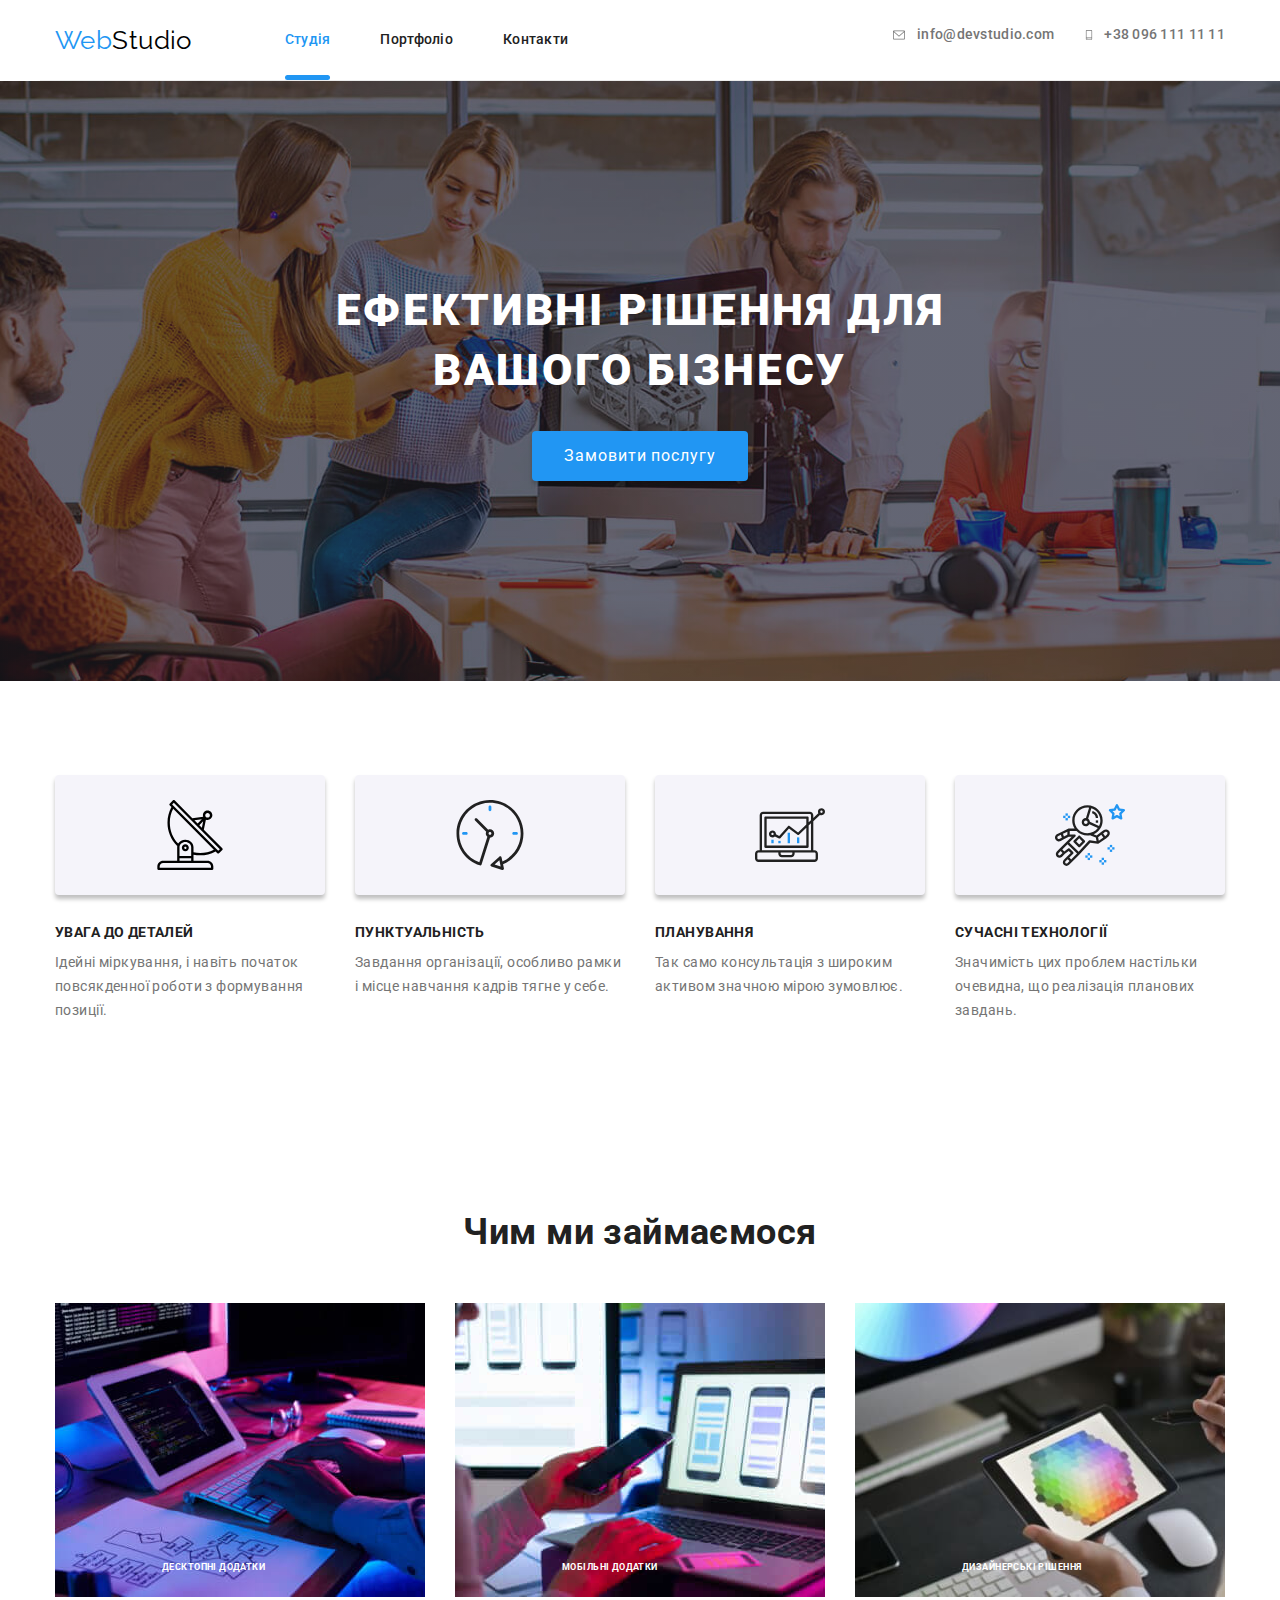
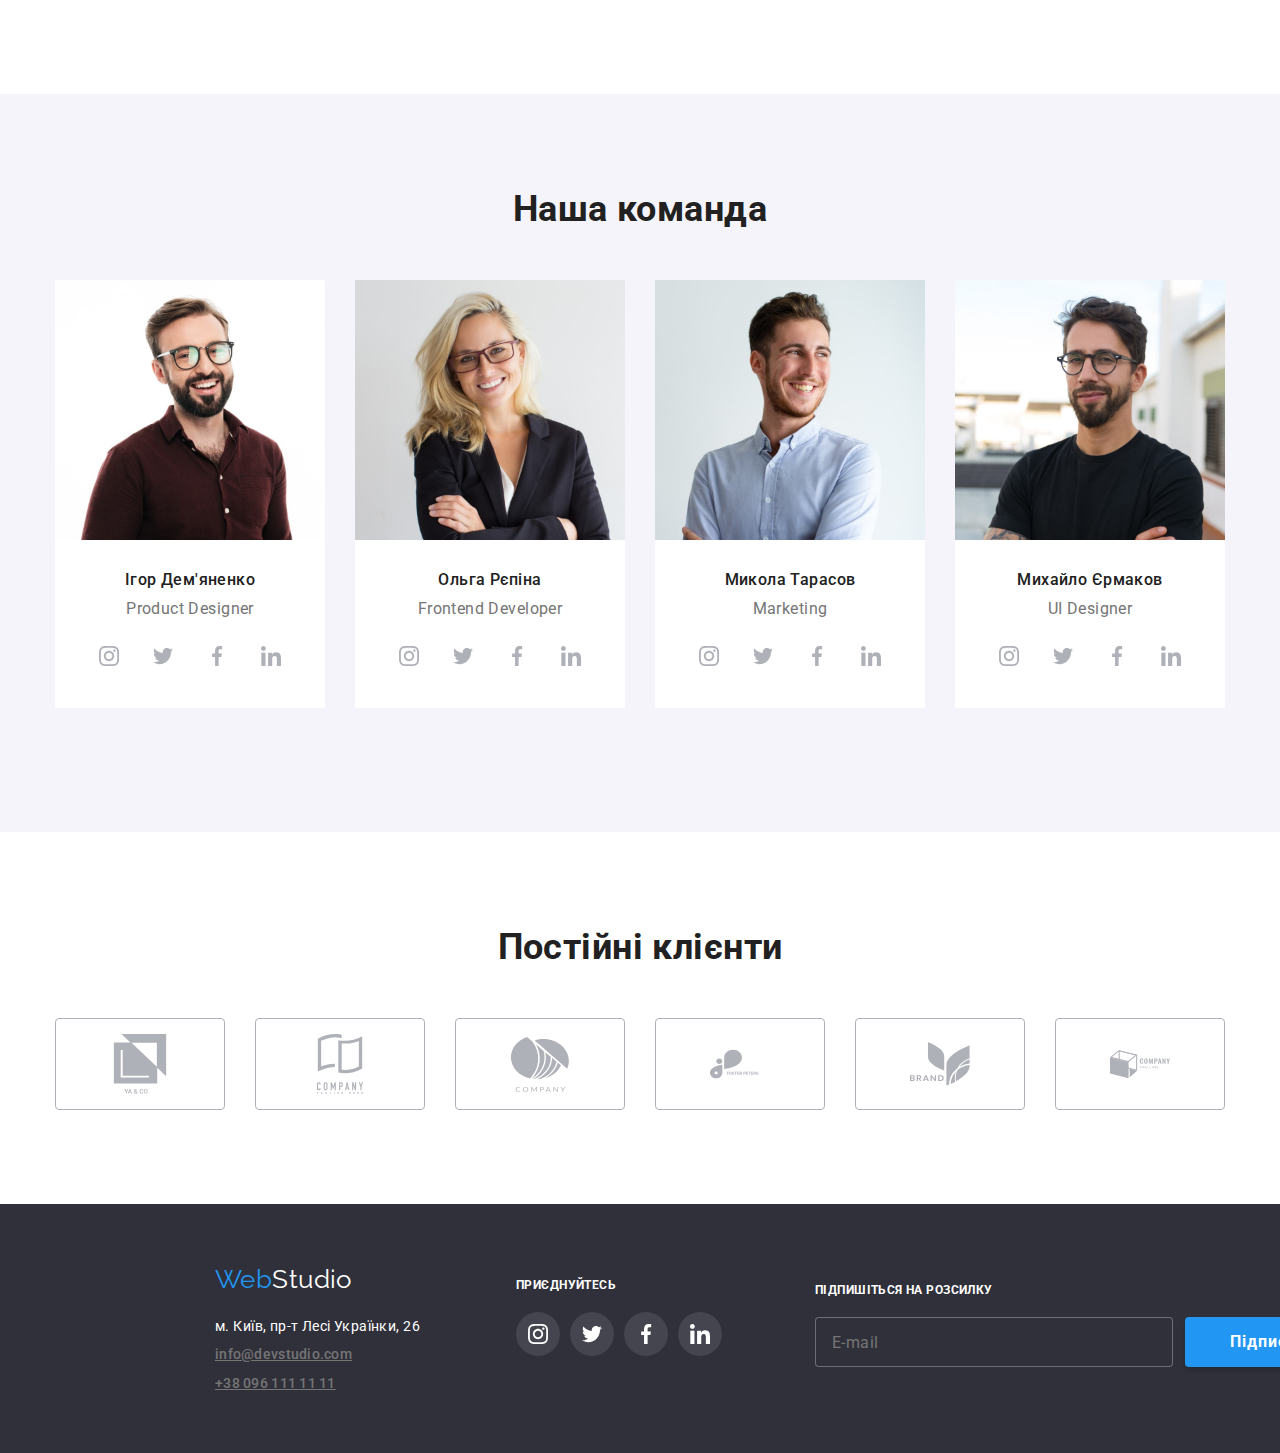
==== commit e067d059: "homework8" ====
--- a/index.html
+++ b/index.html
@@ -168,28 +168,36 @@
                 <ul class="list work__section">
                     <li>
                         <div class="work-design">
-                            <picture>
-                                <source srcset="./images/directions/box1.jpg 1x, ./images/directions/box1.jpg 2x" >
-                            <img class="work-design__image" src="./images/picture1.jpg" alt="Чоловік друкує завдання з листка на планшеті" width="370" height="294">
-                            </picture>
-
-                                <!-- <div class="work-backgroung"></div> -->
+                            <img 
+                            class="work-design__image" 
+                            srcset="
+                            ./images/directions/box1.jpg 1x,
+                            ./images/directions/box1@2x.jpg 2x"
+                            src="./images/directions/box1.jpg"
+                            alt="Чоловік друкує завдання з листка на планшеті">
                             <h6 class="work-backgroung__text">десктопні додатки</h6>
-                        </div>   
                     </li>
                     <li>
                         <div class="work-design">
-                            <img class="work-design__image" src="./images/picture2.jpg" alt="Жінка друкує завдання з смартфону на ноутбукі" width="370" height="294">
-                                <div class="work-backgroung"></div>
+                            <img 
+                            class="work-design__image" 
+                            srcset="
+                            ./images/directions/box2.jpg 1x,
+                            ./images/directions/box2@2x.jpg 2x"
+                            src="./images/directions/box2.jpg"
+                            alt="Жінка друкує завдання з смартфону на ноутбукі">
                             <h6 class="work-backgroung__text">мобільні додатки</h6>
-                        </div>
+                       
                     </li>
                     <li>
                         <div class="work-design">
-                            <img class="work-design__image" src="./images/picture3.jpg" alt="Жінка підбирає колір з планшету на комп'ютері" width="370" height="294">
-                                <div class="work-backgroung"></div>
+                            <img class="work-design__image" 
+                            srcset="
+                            ./images/directions/box3.jpg 1x,
+                            ./images/directions/box3@2x.jpg 2x"
+                            src="./images/directions/box3.jpg"
+                            alt="Жінка підбирає колір з планшету на комп'ютері">
                             <h6 class="work-backgroung__text">дизайнерські рішення</h6>
-                        </div>
                     </li>
                 </ul>
             </div>
--- a/css/main.min.css
+++ b/css/main.min.css
@@ -1 +1 @@
-:root{--primary-text-color: #757575;--primery-title-color: #212121;--accent-color: #2196F3;--primary-white-color: #FFFFFF;--footer-hero-background-color: #2F303A;--header-logo-color: #000000;--staff-color: #F5F4FA;--icon-color: #AFB1B8}/*! modern-normalize v1.1.0 | MIT License | https://github.com/sindresorhus/modern-normalize */*,::before,::after{-webkit-box-sizing:border-box;box-sizing:border-box}html{line-height:1.15;-webkit-text-size-adjust:100%;-moz-tab-size:4;-o-tab-size:4;tab-size:4}body{margin:0;font-family:system-ui,-apple-system,"Segoe UI",Roboto,Helvetica,Arial,sans-serif,"Apple Color Emoji","Segoe UI Emoji"}hr{height:0;color:inherit}abbr[title]{-webkit-text-decoration:underline dotted;text-decoration:underline dotted}b,strong{font-weight:bolder}code,kbd,samp,pre{font-family:ui-monospace,SFMono-Regular,Consolas,"Liberation Mono",Menlo,monospace;font-size:1em}small{font-size:80%}sub,sup{font-size:75%;line-height:0;position:relative;vertical-align:baseline}sub{bottom:-0.25em}sup{top:-0.5em}table{text-indent:0;border-color:inherit}button,input,optgroup,select,textarea{font-family:inherit;font-size:100%;line-height:1.15;margin:0}button,select{text-transform:none}button,[type=button],[type=reset],[type=submit]{-webkit-appearance:button}::-moz-focus-inner{border-style:none;padding:0}:-moz-focusring{outline:1px dotted ButtonText}:-moz-ui-invalid{box-shadow:none}legend{padding:0}progress{vertical-align:baseline}::-webkit-inner-spin-button,::-webkit-outer-spin-button{height:auto}[type=search]{-webkit-appearance:textfield;outline-offset:-2px}::-webkit-search-decoration{-webkit-appearance:none}::-webkit-file-upload-button{-webkit-appearance:button;font:inherit}summary{display:list-item}.circle-icon{display:-webkit-box;display:-ms-flexbox;display:flex;-webkit-box-pack:center;-ms-flex-pack:center;justify-content:center;-webkit-box-align:center;-ms-flex-align:center;align-items:center;border-radius:50%;width:44px;height:44px;fill:var(--icon-color);-webkit-transition:background-color 250ms cubic-bezier(0.4, 0, 0.2, 1),border-color 250ms cubic-bezier(0.4, 0, 0.2, 1),fill 250ms cubic-bezier(0.4, 0, 0.2, 1);transition:background-color 250ms cubic-bezier(0.4, 0, 0.2, 1),border-color 250ms cubic-bezier(0.4, 0, 0.2, 1),fill 250ms cubic-bezier(0.4, 0, 0.2, 1)}.circle-icon:hover,.circle-icon:focus{background-color:var(--accent-color);border-color:var(--accent-color);fill:var(--primary-white-color)}.hidden{visibility:hidden;position:absolute;width:1px;height:1px;padding:0;margin:-1px;-webkit-clip-path:inset(100%);clip-path:inset(100%);clip:rect(0 0 0 0);overflow:hidden;white-space:nowrap;border:0}.container{width:100%;max-width:480px;padding-left:15px;padding-right:15px;margin:0 auto}@media screen and (min-width: 768px){.container{max-width:768px}}@media screen and (min-width: 1200px){.container{max-width:1200px}}.features__container,.portfolio-button-container{padding-bottom:0}.footer__container{display:-webkit-box;display:-ms-flexbox;display:flex;padding-top:0;padding-bottom:0}.project-container{padding-top:50px;padding-bottom:94px}body{background-color:var(--primary-white-color);color:var(--primary-text-color);font-family:Roboto,sans-serif;font-size:14px;letter-spacing:.03em}.list{list-style:none;padding:0;margin:0}.link{text-decoration:none}.section{padding-top:94px;padding-bottom:94px}.work__section{display:-webkit-box;display:-ms-flexbox;display:flex;-webkit-box-pack:justify;-ms-flex-pack:justify;justify-content:space-between}.hero__button{display:inline-block;min-width:216px;height:50px;padding:10px 32px;text-align:center;border:none;border-radius:4px;background-color:var(--accent-color);color:var(--primary-white-color);-webkit-box-shadow:0px 4px 4px rgba(0,0,0,.15);box-shadow:0px 4px 4px rgba(0,0,0,.15);font-size:16px;line-height:1.9;letter-spacing:.06em;cursor:pointer;font-family:inherit;-webkit-transition:background-color 250ms cubic-bezier(0.4, 0, 0.2, 1);transition:background-color 250ms cubic-bezier(0.4, 0, 0.2, 1)}.hero__button:hover,.hero__button:focus{background-color:var(--accent-color)}.portfolio__button{display:inline-block;cursor:pointer;text-align:center;border-radius:4px;border:none;height:38px;padding:6px 22px;background-color:#f5f4fa;color:var(--primery-title-color);font-weight:500;font-size:16px;line-height:1.63;font-family:inherit;-webkit-transition:background-color 250ms cubic-bezier(0.4, 0, 0.2, 1),color 250ms cubic-bezier(0.4, 0, 0.2, 1),-webkit-box-shadow 250ms cubic-bezier(0.4, 0, 0.2, 1);transition:background-color 250ms cubic-bezier(0.4, 0, 0.2, 1),color 250ms cubic-bezier(0.4, 0, 0.2, 1),-webkit-box-shadow 250ms cubic-bezier(0.4, 0, 0.2, 1);transition:background-color 250ms cubic-bezier(0.4, 0, 0.2, 1),color 250ms cubic-bezier(0.4, 0, 0.2, 1),box-shadow 250ms cubic-bezier(0.4, 0, 0.2, 1);transition:background-color 250ms cubic-bezier(0.4, 0, 0.2, 1),color 250ms cubic-bezier(0.4, 0, 0.2, 1),box-shadow 250ms cubic-bezier(0.4, 0, 0.2, 1),-webkit-box-shadow 250ms cubic-bezier(0.4, 0, 0.2, 1)}.portfolio__button--current{padding:6px 25px;background-color:var(--accent-color);color:var(--primary-white-color)}.portfolio__button:hover,.portfolio__button:focus{background-color:var(--accent-color);color:var(--primary-white-color);-webkit-box-shadow:0 4px 4px 0 rgba(0,0,0,.25);box-shadow:0 4px 4px 0 rgba(0,0,0,.25)}.modal-cross-btn{position:absolute;display:-webkit-box;display:-ms-flexbox;display:flex;-webkit-box-pack:center;-ms-flex-pack:center;justify-content:center;-webkit-box-align:center;-ms-flex-align:center;align-items:center;top:8px;right:8px;width:30px;height:30px;cursor:pointer;border:1px solid rgba(0,0,0,.1);border-radius:50%;background-color:var(--primary-white-color)}.modal-cross-btn:hover{fill:var(--accent-color)}.modal-main-btn{width:200px;height:50px;padding:10px 52px;margin:30px auto 40px auto;font-weight:700;font-size:16px;line-height:1.88;letter-spacing:.06em;cursor:pointer;-webkit-box-shadow:0px 4px 4px rgba(0,0,0,.15);box-shadow:0px 4px 4px rgba(0,0,0,.15);border-radius:4px;background-color:var(--accent-color);color:var(--primary-white-color)}.checkbox-form{display:-webkit-box;display:-ms-flexbox;display:flex;-webkit-box-orient:horizontal;-webkit-box-direction:normal;-ms-flex-direction:row;flex-direction:row;-webkit-box-align:center;-ms-flex-align:center;align-items:center;margin-top:18px}.checkbox-form__ramka{margin-right:8.38px;width:16px;height:15px;border:2px solid #000;border-radius:4px;-webkit-box-shadow:0px 4px 4px rgba(0,0,0,.25);box-shadow:0px 4px 4px rgba(0,0,0,.25);border-color:var(--primery-title-color)}.checkbox-form__hidden:checked+.checkbox-form__ramka{background-color:var(--accent-color);background-image:url(/images/ptichka.svg);background-size:contain;border-color:var(--accent-color)}.checkbox-form__hidden{position:absolute;clip:rect(1px 1px 1px 1px);clip:rect(1px, 1px, 1px, 1px);padding:0;border:0;height:1px;width:1px}.checkbox-form__modal-text{margin:0;margin-left:8.38px}.checkbox-form__agreement-link{color:var(--accent-color)}.checkbox:checked+.icon{background-color:var(--accent-color)}.logo{display:inline-block;text-decoration:none;margin-right:93px;font-family:"Raleway",variable;font-size:26px;line-height:1.19;color:var(--header-logo-color)}.logo__accent{color:var(--accent-color)}.mobile-menu{position:fixed;top:0;left:0;width:100vw;height:100vw;background-color:var(--primary-white-color);padding:48px 40px;z-index:9;-webkit-transform:translateY(-100%);transform:translateY(-100%)}.mobile-menu.is-open{-webkit-transform:translateY(0);transform:translateY(0)}@media screen and (min-width: 768px){.mobile-menu{display:none}}.mobile-menu__link{display:block;margin-bottom:32px;font-weight:500;font-size:40px;line-height:1.18;letter-spacing:.02em;color:var(--primery-title-color)}.mobile-menu__link:hover,.mobile-menu__link:focus{color:var(--accent-color)}.mobile-menu__link--current{color:var(--accent-color)}.mobile-menu__link--tel{font-weight:500;font-size:34px;line-height:1.18;letter-spacing:.02em;color:var(--accent-color)}.mobile-menu__link--mail{font-weight:500;font-size:24px;line-height:1.17;letter-spacing:.02em;color:var(--primary-text-color)}.menu-socials{display:-webkit-box;display:-ms-flexbox;display:flex;-ms-flex-wrap:wrap;flex-wrap:wrap;margin-top:64px}.menu-socials__link{display:inline-block;padding-right:10px;font-weight:500;font-size:18px;line-height:22px;letter-spacing:.02em;text-decoration:none;color:var(--accent-color)}.menu-socials__link:not(:first-child){padding-left:10px}.main-nav__menu-button{position:absolute;top:10px;right:15px;display:block;margin-left:auto;border:none;background-color:rgba(0,0,0,0);cursor:pointer;-webkit-transition:fill 250ms cubic-bezier(0.4, 0, 0.2, 1);transition:fill 250ms cubic-bezier(0.4, 0, 0.2, 1)}.main-nav__menu-button:hover{fill:var(--accent-color)}.main-nav__menu-button:focus{fill:var(--accent-color)}.navigation{display:-webkit-box;display:-ms-flexbox;display:flex}.navigation .logo{display:-webkit-box;display:-ms-flexbox;display:flex;-webkit-box-align:center;-ms-flex-align:center;align-items:center}.site-nav{display:none}@media screen and (min-width: 768px){.site-nav{display:-webkit-box;display:-ms-flexbox;display:flex}}.site-nav .item+.item{margin-left:50px}.project-overlay{position:relative;overflow:hidden}.project-overlay__text{position:absolute;top:0;left:0;width:100%;height:100%;padding:63px 24px;text-decoration:none;margin:0;font-weight:400;font-size:18px;line-height:1.56;letter-spacing:.03em;color:var(--primary-white-color);background-color:rgba(33,150,243,.9);-webkit-transform:translateY(101%);transform:translateY(101%);-webkit-transition:-webkit-transform 250ms cubic-bezier(0.4, 0, 0.2, 1);transition:-webkit-transform 250ms cubic-bezier(0.4, 0, 0.2, 1);transition:transform 250ms cubic-bezier(0.4, 0, 0.2, 1);transition:transform 250ms cubic-bezier(0.4, 0, 0.2, 1), -webkit-transform 250ms cubic-bezier(0.4, 0, 0.2, 1)}.project-overlay__picture{display:block}.project-overlay__text{margin:0}.project__link:hover .project-overlay__text{-webkit-transform:translateY(0);transform:translateY(0)}.project__link:focus .project-overlay__text{-webkit-transform:translateY(0);transform:translateY(0)}.site-nav__link{position:relative;display:block;padding-top:32px;padding-bottom:32px;font-weight:500;line-height:1.14;letter-spacing:.02em;color:var(--primery-title-color);-webkit-transition:color 250ms cubic-bezier(0.4, 0, 0.2, 1);transition:color 250ms cubic-bezier(0.4, 0, 0.2, 1)}.site-nav__link--current::after{content:"";position:absolute;display:block;left:0;bottom:0;width:100%;height:5px;border-radius:5px;opacity:1;background-color:var(--accent-color);-webkit-transition:opacity 250ms cubic-bezier(0.4, 0, 0.2, 1);transition:opacity 250ms cubic-bezier(0.4, 0, 0.2, 1)}.site-nav__link:hover,.site-nav__link:focus{color:var(--accent-color)}.site-nav__link--current{color:var(--accent-color)}.footer-wrapper__footer-link{color:rgba(255,255,255,.6)}.footer-wrapper__footer-link-list .item:not(:last-child){margin-bottom:9px}.clients__link{display:-webkit-box;display:-ms-flexbox;display:flex;-webkit-box-pack:justify;-ms-flex-pack:justify;justify-content:space-between;-webkit-box-align:center;-ms-flex-align:center;align-items:center;width:170px;height:92px;cursor:pointer;padding:16px 32px;border:1px solid var(--icon-color);border-radius:4px;fill:var(--icon-color);-webkit-transition:background-color 250ms cubic-bezier(0.4, 0, 0.2, 1),border-color 250ms cubic-bezier(0.4, 0, 0.2, 1),fill 250ms cubic-bezier(0.4, 0, 0.2, 1);transition:background-color 250ms cubic-bezier(0.4, 0, 0.2, 1),border-color 250ms cubic-bezier(0.4, 0, 0.2, 1),fill 250ms cubic-bezier(0.4, 0, 0.2, 1)}.clients__link:hover,.clients__link:focus{border-color:var(--accent-color);fill:var(--accent-color)}.social-icon-list__link{fill:var(--primary-white-color);background-color:rgba(255,255,255,.1)}.social-icon-list{display:-webkit-box;display:-ms-flexbox;display:flex;width:206px;height:44px}.social-icon-list .item:not(:last-child){margin-right:10px}.footer-wrapper__address-text{width:231px;height:21px;margin-bottom:9px;font-style:normal;line-height:1.71;color:var(--primary-white-color)}.backdrop{position:fixed;top:0;left:0;width:100%;height:100%;background-color:rgba(0,0,0,.2);-webkit-transition-property:none;transition-property:none;-webkit-transition-duration:500ms;transition-duration:500ms;-webkit-transition-timing-function:cubic-bezier(0.4, 0, 0.2, 1);transition-timing-function:cubic-bezier(0.4, 0, 0.2, 1)}.backdrop.is-hidden{opacity:0;pointer-events:none}.contact-nav__burger{background-color:rgba(0,0,0,0);border:none;outline:none}@media screen and (min-width: 768px){.contact-nav__burger{display:none}}.contact-nav__burger-icon{fill:var(--primery-title-color)}.contacts-nav{display:none}@media screen and (min-width: 768px){.contacts-nav{display:-webkit-box;display:-ms-flexbox;display:flex;-webkit-box-orient:vertical;-webkit-box-direction:normal;-ms-flex-direction:column;flex-direction:column;margin-left:auto}.contacts-nav .item:not(:last-child){margin-bottom:10px}}@media screen and (min-width: 768px)and (min-width: 1200px){.contacts-nav{-webkit-box-orient:horizontal;-webkit-box-direction:normal;-ms-flex-direction:row;flex-direction:row}.contacts-nav .item:not(:last-child){margin-right:30px}}.contacts-nav__link{display:-webkit-box;display:-ms-flexbox;display:flex;-webkit-box-align:center;-ms-flex-align:center;align-items:center;color:var(--primary-text-color);font-weight:500;line-height:1.4;letter-spacing:.02em;-webkit-transition:color 250ms cubic-bezier(0.4, 0, 0.2, 1);transition:color 250ms cubic-bezier(0.4, 0, 0.2, 1)}.contacts-nav__link:hover,.contacts-nav__link:focus{color:var(--accent-color)}.contacts-nav__icon{display:inline-block;margin-right:10px;fill:currentColor}.clients__title{margin-bottom:50px}.work__title,.team__title,.clients__title{margin-top:0;margin-bottom:50px;width:366px;margin-left:auto;margin-right:auto;text-align:center;font-size:36px;line-height:1.17;color:var(--primery-title-color)}.project-examples__project-title{margin-top:0;margin-bottom:4px;font-size:18px;line-height:2;letter-spacing:.06em;color:var(--primery-title-color)}.features__title{margin-top:0;margin-bottom:10px;width:270px;font-size:14px;line-height:1.14;color:var(--primery-title-color)}.footer-title{line-height:1.14;text-transform:uppercase;margin-bottom:20px;margin-top:0;color:var(--primary-white-color)}.team__title{width:264px}.modal__title{margin-top:0;margin-bottom:12px;text-align:center;font-weight:700;font-size:20px;line-height:1.15;color:#212121}.header__container{display:-webkit-box;display:-ms-flexbox;display:flex;-webkit-box-align:center;-ms-flex-align:center;align-items:center;-webkit-box-pack:justify;-ms-flex-pack:justify;justify-content:space-between;height:100%;border-bottom:1px solid #ececec}@media screen and (min-width: 768px){.header__container{-webkit-box-pack:start;-ms-flex-pack:start;justify-content:start;height:auto}}.hero{max-width:1600px;max-height:600px;margin-right:auto;margin-left:auto;padding-top:118px;padding-bottom:118px;text-align:center;background-color:var(--footer-hero-background-color);background-image:-webkit-gradient(linear, left top, right top, from(rgba(47, 48, 58, 0.4)), to(rgba(47, 48, 58, 0.4))),url("../images/Hero.jpg");background-image:linear-gradient(to right, rgba(47, 48, 58, 0.4), rgba(47, 48, 58, 0.4)),url("../images/Hero.jpg");background-position:center;background-repeat:no-repeat;background-size:cover}@media(min-device-pixel-ratio: 2),screen and (-webkit-min-device-pixel-ratio: 2),screen and (min-resolution: 192dpi),screen and (min-resolution: 2dppx){.hero{background-image:-webkit-gradient(linear, left top, left bottom, from(rgba(47, 48, 58, 0.4)), to(rgba(47, 48, 58, 0.4))),url(/images/hero/hero-mob@2x.jpg);background-image:linear-gradient(rgba(47, 48, 58, 0.4), rgba(47, 48, 58, 0.4)),url(/images/hero/hero-mob@2x.jpg)}}@media screen and (min-width: 768px){.hero{background-image:-webkit-gradient(linear, left top, left bottom, from(rgba(47, 48, 58, 0.4)), to(rgba(47, 48, 58, 0.4))),url(/images/hero/hero-tablet.jpg);background-image:linear-gradient(rgba(47, 48, 58, 0.4), rgba(47, 48, 58, 0.4)),url(/images/hero/hero-tablet.jpg)}}@media screen and (min-width: 768px)and (min-device-pixel-ratio: 2),screen and (min-width: 768px)and (-webkit-min-device-pixel-ratio: 2),screen and (min-width: 768px)and (min-resolution: 192dpi),screen and (min-width: 768px)and (min-resolution: 2dppx){.hero{background-image:-webkit-gradient(linear, left top, left bottom, from(rgba(47, 48, 58, 0.4)), to(rgba(47, 48, 58, 0.4))),url(/images/hero/hero-tablet@2x.jpg);background-image:linear-gradient(rgba(47, 48, 58, 0.4), rgba(47, 48, 58, 0.4)),url(/images/hero/hero-tablet@2x.jpg)}}@media screen and (min-width: 1200px){.hero{padding-top:200px;padding-bottom:280px;background-image:-webkit-gradient(linear, left top, left bottom, from(rgba(47, 48, 58, 0.4)), to(rgba(47, 48, 58, 0.4))),url(/images/hero/hero-desk.jpg);background-image:linear-gradient(rgba(47, 48, 58, 0.4), rgba(47, 48, 58, 0.4)),url(/images/hero/hero-desk.jpg)}}@media screen and (min-width: 1200px)and (min-device-pixel-ratio: 2),screen and (min-width: 1200px)and (-webkit-min-device-pixel-ratio: 2),screen and (min-width: 1200px)and (min-resolution: 192dpi),screen and (min-width: 1200px)and (min-resolution: 2dppx){.hero{background-image:-webkit-gradient(linear, left top, left bottom, from(rgba(47, 48, 58, 0.4)), to(rgba(47, 48, 58, 0.4))),url(/images/hero/hero-desk@2x.jpg);background-image:linear-gradient(rgba(47, 48, 58, 0.4), rgba(47, 48, 58, 0.4)),url(/images/hero/hero-desk@2x.jpg)}}.hero__title{margin:0 auto 30px;max-width:360px;text-transform:uppercase;font-weight:900;font-size:26px;line-height:1.62;letter-spacing:.06em;color:var(--primary-white-color)}@media screen and (min-width: 1200px){.hero__title{max-width:696px;font-size:44px;line-height:1.36}}.features__features-list{display:-webkit-box;display:-ms-flexbox;display:flex;-ms-flex-wrap:wrap;flex-wrap:wrap;-webkit-box-pack:center;-ms-flex-pack:center;justify-content:center}.features__features-list .item{width:100%}@media screen and (min-width: 768px){.features__features-list .item{width:calc((100% - 30px)/2);max-width:354px}.features__features-list .item:nth-child(odd){margin-right:30px}.features__features-list .item:nth-child(n+3){margin-top:30px}}@media screen and (min-width: 1200px){.features__features-list .item{width:calc((100% - 90px)/4);max-width:270px}.features__features-list .item:not(:last-child){margin-right:30px}}.features__details{display:-webkit-box;display:-ms-flexbox;display:flex;-webkit-box-pack:center;-ms-flex-pack:center;justify-content:center;-webkit-box-align:center;-ms-flex-align:center;align-items:center;margin-bottom:10px;height:120px;border-radius:4px;-webkit-box-shadow:0 4px 4px 0 rgba(0,0,0,.25);box-shadow:0 4px 4px 0 rgba(0,0,0,.25);background-color:var(--staff-color)}@media screen and (min-width: 768px){.features__details{margin-bottom:30px}}.features__text{margin-top:0;margin-bottom:0;line-height:1.71}.clients{height:372px;margin-left:auto;margin-right:auto;background-color:var(--primary-white-color)}.clients__icon{display:-webkit-box;display:-ms-flexbox;display:flex;-webkit-box-pack:justify;-ms-flex-pack:justify;justify-content:space-between;-webkit-box-align:center;-ms-flex-align:center;align-items:center}.business-card{padding-top:30px;padding-bottom:30px;width:270px;height:168px;text-align:center;background-color:var(--primary-white-color)}.business-card__name{margin-top:0;margin-bottom:10px;font-weight:500;font-size:16px;line-height:1.19;color:var(--primery-title-color)}.business-card__text{display:inline-block;min-width:76px;margin:0;font-size:16px;line-height:1.19}.business-card__icons-list{display:-webkit-box;display:-ms-flexbox;display:flex;-webkit-box-pack:center;-ms-flex-pack:center;justify-content:center;margin-top:16px;padding:0 32px 30px;margin-left:auto;margin-right:auto;width:206px;height:44px}.business-card__icons-list .item:not(:last-child){margin-right:10px}.footer{min-width:1600px;padding-top:60px;padding-bottom:60px;background:var(--footer-hero-background-color);margin:0 auto}.footer__footer-link{color:rgba(255,255,255,.6)}.footer__footer-link-list .item:not(:last-child){margin-bottom:9px}.footer-social{display:-webkit-box;display:-ms-flexbox;display:flex;-webkit-box-orient:vertical;-webkit-box-direction:normal;-ms-flex-direction:column;flex-direction:column;width:206px;height:80px;padding-top:15px;margin-left:70px;margin-right:93px;padding-bottom:97px}.footer-form{display:-webkit-box;display:-ms-flexbox;display:flex;-webkit-box-orient:vertical;-webkit-box-direction:normal;-ms-flex-direction:column;flex-direction:column;width:570px;height:86px;padding-top:20px;padding-bottom:83px}.footer-form__spam{display:-webkit-box;display:-ms-flexbox;display:flex}.footer-form__spam-field{width:358px;height:50px;background-color:#2f303a;border:1px solid rgba(255,255,255,.3);border-radius:4px;padding:15px 0 15px 16px;font-weight:400;font-size:16px;line-height:1.25;letter-spacing:.03em;color:rgba(255,255,255,.6)}.footer-form__spam-field input::-webkit-input-placeholder{font-weight:400;font-size:30px}.footer-form__spam-field input::-moz-placeholder{font-weight:400;font-size:30px}.footer-form__spam-field input:-ms-input-placeholder{font-weight:400;font-size:30px}.footer-form__spam-field input::-ms-input-placeholder{font-weight:400;font-size:30px}.footer-form__spam-field input::placeholder{font-weight:400;font-size:30px}.footer-form__spam-btn{display:-webkit-box;display:-ms-flexbox;display:flex;-webkit-box-pack:center;-ms-flex-pack:center;justify-content:center;-webkit-box-align:center;-ms-flex-align:center;align-items:center;margin-left:12px;padding:10px 0 10px 28px;cursor:pointer;width:200px;font-weight:700;font-size:16px;line-height:1.86;letter-spacing:.06em;color:var(--primary-white-color);background-color:var(--accent-color);background:#2196f3;-webkit-box-shadow:0px 4px 4px rgba(0,0,0,.15);box-shadow:0px 4px 4px rgba(0,0,0,.15);border:none;border-radius:4px}.footer-form__icon{margin-left:10px;fill:var(--primary-white-color)}.footer-wrapper{display:-webkit-box;display:-ms-flexbox;display:flex;margin-right:70px}.footer-wrapper__footer-logo{display:inline-block;margin-right:0;padding:0;margin-bottom:20px;color:var(--primary-white-color)}.footer-wrapper__address-text{width:231px;height:21px;margin-bottom:9px;font-style:normal;line-height:1.71;color:var(--primary-white-color)}.modal{position:absolute;left:50%;top:50%;-webkit-transform:translate(-50%, -50%);transform:translate(-50%, -50%);min-width:528px;height:581px;padding:40px;background-color:var(--primary-white-color);-webkit-box-shadow:0px 1px 3px rgba(0,0,0,.12),0px 1px 1px rgba(0,0,0,.14),0px 2px 1px rgba(0,0,0,.2);box-shadow:0px 1px 3px rgba(0,0,0,.12),0px 1px 1px rgba(0,0,0,.14),0px 2px 1px rgba(0,0,0,.2);border-radius:4px}.modal__form-field{width:100%;margin-top:0;display:-webkit-box;display:-ms-flexbox;display:flex;-webkit-box-orient:vertical;-webkit-box-direction:normal;-ms-flex-direction:column;flex-direction:column}.modal__form-field .modal__icon{position:absolute;bottom:11px;left:14px;cursor:pointer}.modal__form-label{position:relative;display:block;display:-webkit-box;display:-ms-flexbox;display:flex;-webkit-box-orient:vertical;-webkit-box-direction:normal;-ms-flex-direction:column;flex-direction:column;width:100%;margin-top:10px}.modal__form-label:first-child{margin-top:0px}.modal__form-input{width:100%;height:40px;padding:0;padding-left:42px;margin:0;margin-top:4px;cursor:pointer;border:1px solid rgba(33,33,33,.2);border-radius:4px}.modal__form-input:hover{border-color:var(--accent-color)}.modal__form-input:hover+.modal__icon{fill:var(--accent-color)}.modal__form-input:focus{border-color:var(--accent-color)}.modal__form-input:focus+.modal__icon{fill:var(--accent-color)}.modal__form-textarea::-webkit-input-placeholder{font-weight:400;font-size:12px;line-height:14px;letter-spacing:.01em;color:rgba(117,117,117,.5)}.modal__form-textarea::-moz-placeholder{font-weight:400;font-size:12px;line-height:14px;letter-spacing:.01em;color:rgba(117,117,117,.5)}.modal__form-textarea:-ms-input-placeholder{font-weight:400;font-size:12px;line-height:14px;letter-spacing:.01em;color:rgba(117,117,117,.5)}.modal__form-textarea::-ms-input-placeholder{font-weight:400;font-size:12px;line-height:14px;letter-spacing:.01em;color:rgba(117,117,117,.5)}.modal__form-textarea::placeholder{font-weight:400;font-size:12px;line-height:14px;letter-spacing:.01em;color:rgba(117,117,117,.5)}.modal__form-textarea{margin-top:4px;padding:12px 16px;width:448px;height:120px;resize:none;border:1px solid rgba(33,33,33,.2);border-radius:4px}.modal__form-privacy{position:relative}.modal__form-privacy .modal__icon{position:absolute;top:17px;left:-2px}.modal__form-privacy .icon{position:absolute;top:50px;left:-2px}.portfolio__button-list{display:-webkit-box;display:-ms-flexbox;display:flex;-webkit-box-pack:center;-ms-flex-pack:center;justify-content:center;margin-bottom:34px}.portfolio__button-list .item:not(:last-child){margin-right:8px}.portfolio__project .text{font-size:16px;line-height:1.88;color:var(--primary-text-color)}.project{display:-webkit-box;display:-ms-flexbox;display:flex;-ms-flex-wrap:wrap;flex-wrap:wrap}.project-examples{padding:20px 24px;width:370px;background:var(--primary-white-color);border:1px solid #eee}.project-examples__text{font-weight:400;font-size:16px;line-height:30px;letter-spacing:.03em;color:var(--primary-text-color)}.project .item{margin-right:30px;margin-bottom:30px}.project .item:nth-child(3n){margin-right:0}.project .item:nth-last-child(-n+3){margin-bottom:0}.project .item:hover{-webkit-box-shadow:0 4px 4px 0 rgba(0,0,0,.25);box-shadow:0 4px 4px 0 rgba(0,0,0,.25)}.team{background-color:var(--staff-color)}.team__cards-list{display:-webkit-box;display:-ms-flexbox;display:flex;-webkit-box-pack:justify;-ms-flex-pack:justify;justify-content:space-between}.team-cards__photo{display:block}.team-cards:hover{-webkit-box-shadow:0 4px 4px 0 rgba(0,0,0,.25);box-shadow:0 4px 4px 0 rgba(0,0,0,.25)}@media screen and (max-width: 1199px){.work{display:none;padding-bottom:94px}}.work-design{position:relative}.work-backgroung{position:absolute;left:0;bottom:0;width:100%;height:70px;background-image:-webkit-gradient(linear, left top, right top, from(rgba(47, 48, 58, 0.8)), to(rgba(47, 48, 58, 0.8)));background-image:linear-gradient(to right, rgba(47, 48, 58, 0.8), rgba(47, 48, 58, 0.8))}.work-backgroung__text{position:absolute;left:107px;bottom:27px;margin:0;padding:0;color:var(--primary-white-color);text-transform:uppercase}/*# sourceMappingURL=main.min.css.map */+:root{--primary-text-color: #757575;--primery-title-color: #212121;--accent-color: #2196F3;--primary-white-color: #FFFFFF;--footer-hero-background-color: #2F303A;--header-logo-color: #000000;--staff-color: #F5F4FA;--icon-color: #AFB1B8}/*! modern-normalize v1.1.0 | MIT License | https://github.com/sindresorhus/modern-normalize */*,::before,::after{-webkit-box-sizing:border-box;box-sizing:border-box}html{line-height:1.15;-webkit-text-size-adjust:100%;-moz-tab-size:4;-o-tab-size:4;tab-size:4}body{margin:0;font-family:system-ui,-apple-system,"Segoe UI",Roboto,Helvetica,Arial,sans-serif,"Apple Color Emoji","Segoe UI Emoji"}hr{height:0;color:inherit}abbr[title]{-webkit-text-decoration:underline dotted;text-decoration:underline dotted}b,strong{font-weight:bolder}code,kbd,samp,pre{font-family:ui-monospace,SFMono-Regular,Consolas,"Liberation Mono",Menlo,monospace;font-size:1em}small{font-size:80%}sub,sup{font-size:75%;line-height:0;position:relative;vertical-align:baseline}sub{bottom:-0.25em}sup{top:-0.5em}table{text-indent:0;border-color:inherit}button,input,optgroup,select,textarea{font-family:inherit;font-size:100%;line-height:1.15;margin:0}button,select{text-transform:none}button,[type=button],[type=reset],[type=submit]{-webkit-appearance:button}::-moz-focus-inner{border-style:none;padding:0}:-moz-focusring{outline:1px dotted ButtonText}:-moz-ui-invalid{box-shadow:none}legend{padding:0}progress{vertical-align:baseline}::-webkit-inner-spin-button,::-webkit-outer-spin-button{height:auto}[type=search]{-webkit-appearance:textfield;outline-offset:-2px}::-webkit-search-decoration{-webkit-appearance:none}::-webkit-file-upload-button{-webkit-appearance:button;font:inherit}summary{display:list-item}.circle-icon{display:-webkit-box;display:-ms-flexbox;display:flex;-webkit-box-pack:center;-ms-flex-pack:center;justify-content:center;-webkit-box-align:center;-ms-flex-align:center;align-items:center;border-radius:50%;width:44px;height:44px;fill:var(--icon-color);-webkit-transition:background-color 250ms cubic-bezier(0.4, 0, 0.2, 1),border-color 250ms cubic-bezier(0.4, 0, 0.2, 1),fill 250ms cubic-bezier(0.4, 0, 0.2, 1);transition:background-color 250ms cubic-bezier(0.4, 0, 0.2, 1),border-color 250ms cubic-bezier(0.4, 0, 0.2, 1),fill 250ms cubic-bezier(0.4, 0, 0.2, 1)}.circle-icon:hover,.circle-icon:focus{background-color:var(--accent-color);border-color:var(--accent-color);fill:var(--primary-white-color)}.hidden{visibility:hidden;position:absolute;width:1px;height:1px;padding:0;margin:-1px;-webkit-clip-path:inset(100%);clip-path:inset(100%);clip:rect(0 0 0 0);overflow:hidden;white-space:nowrap;border:0}.container{width:100%;max-width:480px;padding-left:15px;padding-right:15px;margin:0 auto}@media screen and (min-width: 768px){.container{max-width:768px}}@media screen and (min-width: 1200px){.container{max-width:1200px}}.features__container,.portfolio-button-container{padding-bottom:0}.footer__container{display:-webkit-box;display:-ms-flexbox;display:flex;padding-top:0;padding-bottom:0}.project-container{padding-top:50px;padding-bottom:94px}body{background-color:var(--primary-white-color);color:var(--primary-text-color);font-family:Roboto,sans-serif;font-size:14px;letter-spacing:.03em}.list{list-style:none;padding:0;margin:0}.link{text-decoration:none}.section{padding-top:94px;padding-bottom:94px}.work__section{display:-webkit-box;display:-ms-flexbox;display:flex;-webkit-box-pack:justify;-ms-flex-pack:justify;justify-content:space-between}.hero__button{display:inline-block;min-width:216px;height:50px;padding:10px 32px;text-align:center;border:none;border-radius:4px;background-color:var(--accent-color);color:var(--primary-white-color);-webkit-box-shadow:0px 4px 4px rgba(0,0,0,.15);box-shadow:0px 4px 4px rgba(0,0,0,.15);font-size:16px;line-height:1.9;letter-spacing:.06em;cursor:pointer;font-family:inherit;-webkit-transition:background-color 250ms cubic-bezier(0.4, 0, 0.2, 1);transition:background-color 250ms cubic-bezier(0.4, 0, 0.2, 1)}.hero__button:hover,.hero__button:focus{background-color:var(--accent-color)}.portfolio__button{display:inline-block;cursor:pointer;text-align:center;border-radius:4px;border:none;height:38px;padding:6px 22px;background-color:#f5f4fa;color:var(--primery-title-color);font-weight:500;font-size:16px;line-height:1.63;font-family:inherit;-webkit-transition:background-color 250ms cubic-bezier(0.4, 0, 0.2, 1),color 250ms cubic-bezier(0.4, 0, 0.2, 1),-webkit-box-shadow 250ms cubic-bezier(0.4, 0, 0.2, 1);transition:background-color 250ms cubic-bezier(0.4, 0, 0.2, 1),color 250ms cubic-bezier(0.4, 0, 0.2, 1),-webkit-box-shadow 250ms cubic-bezier(0.4, 0, 0.2, 1);transition:background-color 250ms cubic-bezier(0.4, 0, 0.2, 1),color 250ms cubic-bezier(0.4, 0, 0.2, 1),box-shadow 250ms cubic-bezier(0.4, 0, 0.2, 1);transition:background-color 250ms cubic-bezier(0.4, 0, 0.2, 1),color 250ms cubic-bezier(0.4, 0, 0.2, 1),box-shadow 250ms cubic-bezier(0.4, 0, 0.2, 1),-webkit-box-shadow 250ms cubic-bezier(0.4, 0, 0.2, 1)}.portfolio__button--current{padding:6px 25px;background-color:var(--accent-color);color:var(--primary-white-color)}.portfolio__button:hover,.portfolio__button:focus{background-color:var(--accent-color);color:var(--primary-white-color);-webkit-box-shadow:0 4px 4px 0 rgba(0,0,0,.25);box-shadow:0 4px 4px 0 rgba(0,0,0,.25)}.modal-cross-btn{position:absolute;display:-webkit-box;display:-ms-flexbox;display:flex;-webkit-box-pack:center;-ms-flex-pack:center;justify-content:center;-webkit-box-align:center;-ms-flex-align:center;align-items:center;top:8px;right:8px;width:30px;height:30px;cursor:pointer;border:1px solid rgba(0,0,0,.1);border-radius:50%;background-color:var(--primary-white-color)}.modal-cross-btn:hover{fill:var(--accent-color)}.modal-main-btn{width:200px;height:50px;padding:10px 52px;margin:30px auto 40px auto;font-weight:700;font-size:16px;line-height:1.88;letter-spacing:.06em;cursor:pointer;-webkit-box-shadow:0px 4px 4px rgba(0,0,0,.15);box-shadow:0px 4px 4px rgba(0,0,0,.15);border-radius:4px;background-color:var(--accent-color);color:var(--primary-white-color)}.checkbox-form{display:-webkit-box;display:-ms-flexbox;display:flex;-webkit-box-orient:horizontal;-webkit-box-direction:normal;-ms-flex-direction:row;flex-direction:row;-webkit-box-align:center;-ms-flex-align:center;align-items:center;margin-top:18px}.checkbox-form__ramka{margin-right:8.38px;width:16px;height:15px;border:2px solid #000;border-radius:4px;-webkit-box-shadow:0px 4px 4px rgba(0,0,0,.25);box-shadow:0px 4px 4px rgba(0,0,0,.25);border-color:var(--primery-title-color)}.checkbox-form__hidden:checked+.checkbox-form__ramka{background-color:var(--accent-color);background-image:url(/images/ptichka.svg);background-size:contain;border-color:var(--accent-color)}.checkbox-form__hidden{position:absolute;clip:rect(1px 1px 1px 1px);clip:rect(1px, 1px, 1px, 1px);padding:0;border:0;height:1px;width:1px}.checkbox-form__modal-text{margin:0;margin-left:8.38px}.checkbox-form__agreement-link{color:var(--accent-color)}.checkbox:checked+.icon{background-color:var(--accent-color)}.logo{display:inline-block;text-decoration:none;margin-right:93px;font-family:"Raleway",variable;font-size:26px;line-height:1.19;color:var(--header-logo-color)}.logo__accent{color:var(--accent-color)}.mobile-menu{position:fixed;top:0;left:0;width:100vw;height:100vw;background-color:var(--primary-white-color);padding:48px 40px;z-index:9;-webkit-transform:translateY(-100%);transform:translateY(-100%)}.mobile-menu.is-open{-webkit-transform:translateY(0);transform:translateY(0)}@media screen and (min-width: 768px){.mobile-menu{display:none}}.mobile-menu__link{display:block;margin-bottom:32px;font-weight:500;font-size:40px;line-height:1.18;letter-spacing:.02em;color:var(--primery-title-color)}.mobile-menu__link:hover,.mobile-menu__link:focus{color:var(--accent-color)}.mobile-menu__link--current{color:var(--accent-color)}.mobile-menu__link--tel{font-weight:500;font-size:34px;line-height:1.18;letter-spacing:.02em;color:var(--accent-color)}.mobile-menu__link--mail{font-weight:500;font-size:24px;line-height:1.17;letter-spacing:.02em;color:var(--primary-text-color)}.menu-socials{display:-webkit-box;display:-ms-flexbox;display:flex;-ms-flex-wrap:wrap;flex-wrap:wrap;margin-top:64px}.menu-socials__link{display:inline-block;padding-right:10px;font-weight:500;font-size:18px;line-height:22px;letter-spacing:.02em;text-decoration:none;color:var(--accent-color)}.menu-socials__link:not(:first-child){padding-left:10px}.main-nav__menu-button{position:absolute;top:10px;right:15px;display:block;margin-left:auto;border:none;background-color:rgba(0,0,0,0);cursor:pointer;-webkit-transition:fill 250ms cubic-bezier(0.4, 0, 0.2, 1);transition:fill 250ms cubic-bezier(0.4, 0, 0.2, 1)}.main-nav__menu-button:hover{fill:var(--accent-color)}.main-nav__menu-button:focus{fill:var(--accent-color)}.navigation{display:-webkit-box;display:-ms-flexbox;display:flex}.navigation .logo{display:-webkit-box;display:-ms-flexbox;display:flex;-webkit-box-align:center;-ms-flex-align:center;align-items:center}.site-nav{display:none}@media screen and (min-width: 768px){.site-nav{display:-webkit-box;display:-ms-flexbox;display:flex}}.site-nav .item+.item{margin-left:50px}.project-overlay{position:relative;overflow:hidden}.project-overlay__text{position:absolute;top:0;left:0;width:100%;height:100%;padding:63px 24px;text-decoration:none;margin:0;font-weight:400;font-size:18px;line-height:1.56;letter-spacing:.03em;color:var(--primary-white-color);background-color:rgba(33,150,243,.9);-webkit-transform:translateY(101%);transform:translateY(101%);-webkit-transition:-webkit-transform 250ms cubic-bezier(0.4, 0, 0.2, 1);transition:-webkit-transform 250ms cubic-bezier(0.4, 0, 0.2, 1);transition:transform 250ms cubic-bezier(0.4, 0, 0.2, 1);transition:transform 250ms cubic-bezier(0.4, 0, 0.2, 1), -webkit-transform 250ms cubic-bezier(0.4, 0, 0.2, 1)}.project-overlay__picture{display:block}.project-overlay__text{margin:0}.project__link:hover .project-overlay__text{-webkit-transform:translateY(0);transform:translateY(0)}.project__link:focus .project-overlay__text{-webkit-transform:translateY(0);transform:translateY(0)}.site-nav__link{position:relative;display:block;padding-top:32px;padding-bottom:32px;font-weight:500;line-height:1.14;letter-spacing:.02em;color:var(--primery-title-color);-webkit-transition:color 250ms cubic-bezier(0.4, 0, 0.2, 1);transition:color 250ms cubic-bezier(0.4, 0, 0.2, 1)}.site-nav__link--current::after{content:"";position:absolute;display:block;left:0;bottom:0;width:100%;height:5px;border-radius:5px;opacity:1;background-color:var(--accent-color);-webkit-transition:opacity 250ms cubic-bezier(0.4, 0, 0.2, 1);transition:opacity 250ms cubic-bezier(0.4, 0, 0.2, 1)}.site-nav__link:hover,.site-nav__link:focus{color:var(--accent-color)}.site-nav__link--current{color:var(--accent-color)}.footer-wrapper__footer-link{color:rgba(255,255,255,.6)}.footer-wrapper__footer-link-list .item:not(:last-child){margin-bottom:9px}.clients__link{display:-webkit-box;display:-ms-flexbox;display:flex;-webkit-box-pack:justify;-ms-flex-pack:justify;justify-content:space-between;-webkit-box-align:center;-ms-flex-align:center;align-items:center;width:170px;height:92px;cursor:pointer;padding:16px 32px;border:1px solid var(--icon-color);border-radius:4px;fill:var(--icon-color);-webkit-transition:background-color 250ms cubic-bezier(0.4, 0, 0.2, 1),border-color 250ms cubic-bezier(0.4, 0, 0.2, 1),fill 250ms cubic-bezier(0.4, 0, 0.2, 1);transition:background-color 250ms cubic-bezier(0.4, 0, 0.2, 1),border-color 250ms cubic-bezier(0.4, 0, 0.2, 1),fill 250ms cubic-bezier(0.4, 0, 0.2, 1)}.clients__link:hover,.clients__link:focus{border-color:var(--accent-color);fill:var(--accent-color)}.social-icon-list__link{fill:var(--primary-white-color);background-color:rgba(255,255,255,.1)}.social-icon-list{display:-webkit-box;display:-ms-flexbox;display:flex;width:206px;height:44px}.social-icon-list .item:not(:last-child){margin-right:10px}.footer-wrapper__address-text{width:231px;height:21px;margin-bottom:9px;font-style:normal;line-height:1.71;color:var(--primary-white-color)}.backdrop{position:fixed;top:0;left:0;width:100%;height:100%;background-color:rgba(0,0,0,.2);-webkit-transition-property:none;transition-property:none;-webkit-transition-duration:500ms;transition-duration:500ms;-webkit-transition-timing-function:cubic-bezier(0.4, 0, 0.2, 1);transition-timing-function:cubic-bezier(0.4, 0, 0.2, 1)}.backdrop.is-hidden{opacity:0;pointer-events:none}.contact-nav__burger{background-color:rgba(0,0,0,0);border:none;outline:none}@media screen and (min-width: 768px){.contact-nav__burger{display:none}}.contact-nav__burger-icon{cursor:pointer;fill:var(--primery-title-color)}.contact-nav__burger-icon:hover{fill:var(--accent-color)}.contact-nav__burger-icon:focus{fill:var(--accent-color)}.contacts-nav{display:none}@media screen and (min-width: 768px){.contacts-nav{display:-webkit-box;display:-ms-flexbox;display:flex;-webkit-box-orient:vertical;-webkit-box-direction:normal;-ms-flex-direction:column;flex-direction:column;margin-left:auto}.contacts-nav .item:not(:last-child){margin-bottom:10px}}@media screen and (min-width: 768px)and (min-width: 1200px){.contacts-nav{-webkit-box-orient:horizontal;-webkit-box-direction:normal;-ms-flex-direction:row;flex-direction:row}.contacts-nav .item:not(:last-child){margin-right:30px}}.contacts-nav__link{display:-webkit-box;display:-ms-flexbox;display:flex;-webkit-box-align:center;-ms-flex-align:center;align-items:center;color:var(--primary-text-color);font-weight:500;line-height:1.4;letter-spacing:.02em;-webkit-transition:color 250ms cubic-bezier(0.4, 0, 0.2, 1);transition:color 250ms cubic-bezier(0.4, 0, 0.2, 1)}.contacts-nav__link:hover,.contacts-nav__link:focus{color:var(--accent-color)}.contacts-nav__icon{display:inline-block;margin-right:10px;fill:currentColor}.clients__title{margin-bottom:50px}.work__title,.team__title,.clients__title{margin-top:0;margin-bottom:50px;width:366px;margin-left:auto;margin-right:auto;text-align:center;font-size:36px;line-height:1.17;color:var(--primery-title-color)}.project-examples__project-title{margin-top:0;margin-bottom:4px;font-size:18px;line-height:2;letter-spacing:.06em;color:var(--primery-title-color)}.features__title{margin-top:0;margin-bottom:10px;width:270px;font-size:14px;line-height:1.14;color:var(--primery-title-color)}.footer-title{line-height:1.14;text-transform:uppercase;margin-bottom:20px;margin-top:0;color:var(--primary-white-color)}.team__title{width:264px}.modal__title{margin-top:0;margin-bottom:12px;text-align:center;font-weight:700;font-size:20px;line-height:1.15;color:#212121}.header__container{display:-webkit-box;display:-ms-flexbox;display:flex;-webkit-box-align:center;-ms-flex-align:center;align-items:center;-webkit-box-pack:justify;-ms-flex-pack:justify;justify-content:space-between;height:100%;border-bottom:1px solid #ececec}@media screen and (min-width: 768px){.header__container{-webkit-box-pack:start;-ms-flex-pack:start;justify-content:start;height:auto}}.hero{max-width:1600px;max-height:600px;margin-right:auto;margin-left:auto;padding-top:118px;padding-bottom:118px;text-align:center;background-color:var(--footer-hero-background-color);background-image:-webkit-gradient(linear, left top, right top, from(rgba(47, 48, 58, 0.4)), to(rgba(47, 48, 58, 0.4))),url("../images/Hero.jpg");background-image:linear-gradient(to right, rgba(47, 48, 58, 0.4), rgba(47, 48, 58, 0.4)),url("../images/Hero.jpg");background-position:center;background-repeat:no-repeat;background-size:cover}@media(min-device-pixel-ratio: 2),screen and (-webkit-min-device-pixel-ratio: 2),screen and (min-resolution: 192dpi),screen and (min-resolution: 2dppx){.hero{background-image:-webkit-gradient(linear, left top, left bottom, from(rgba(47, 48, 58, 0.4)), to(rgba(47, 48, 58, 0.4))),url(/images/hero/hero-mob@2x.jpg);background-image:linear-gradient(rgba(47, 48, 58, 0.4), rgba(47, 48, 58, 0.4)),url(/images/hero/hero-mob@2x.jpg)}}@media screen and (min-width: 768px){.hero{background-image:-webkit-gradient(linear, left top, left bottom, from(rgba(47, 48, 58, 0.4)), to(rgba(47, 48, 58, 0.4))),url(/images/hero/hero-tablet.jpg);background-image:linear-gradient(rgba(47, 48, 58, 0.4), rgba(47, 48, 58, 0.4)),url(/images/hero/hero-tablet.jpg)}}@media screen and (min-width: 768px)and (min-device-pixel-ratio: 2),screen and (min-width: 768px)and (-webkit-min-device-pixel-ratio: 2),screen and (min-width: 768px)and (min-resolution: 192dpi),screen and (min-width: 768px)and (min-resolution: 2dppx){.hero{background-image:-webkit-gradient(linear, left top, left bottom, from(rgba(47, 48, 58, 0.4)), to(rgba(47, 48, 58, 0.4))),url(/images/hero/hero-tablet@2x.jpg);background-image:linear-gradient(rgba(47, 48, 58, 0.4), rgba(47, 48, 58, 0.4)),url(/images/hero/hero-tablet@2x.jpg)}}@media screen and (min-width: 1200px){.hero{padding-top:200px;padding-bottom:280px;background-image:-webkit-gradient(linear, left top, left bottom, from(rgba(47, 48, 58, 0.4)), to(rgba(47, 48, 58, 0.4))),url(/images/hero/hero-desk.jpg);background-image:linear-gradient(rgba(47, 48, 58, 0.4), rgba(47, 48, 58, 0.4)),url(/images/hero/hero-desk.jpg)}}@media screen and (min-width: 1200px)and (min-device-pixel-ratio: 2),screen and (min-width: 1200px)and (-webkit-min-device-pixel-ratio: 2),screen and (min-width: 1200px)and (min-resolution: 192dpi),screen and (min-width: 1200px)and (min-resolution: 2dppx){.hero{background-image:-webkit-gradient(linear, left top, left bottom, from(rgba(47, 48, 58, 0.4)), to(rgba(47, 48, 58, 0.4))),url(/images/hero/hero-desk@2x.jpg);background-image:linear-gradient(rgba(47, 48, 58, 0.4), rgba(47, 48, 58, 0.4)),url(/images/hero/hero-desk@2x.jpg)}}.hero__title{margin:0 auto 30px;max-width:360px;text-transform:uppercase;font-weight:900;font-size:26px;line-height:1.62;letter-spacing:.06em;color:var(--primary-white-color)}@media screen and (min-width: 1200px){.hero__title{max-width:696px;font-size:44px;line-height:1.36}}.features__features-list{display:-webkit-box;display:-ms-flexbox;display:flex;-ms-flex-wrap:wrap;flex-wrap:wrap;-webkit-box-pack:center;-ms-flex-pack:center;justify-content:center}.features__features-list .item{width:100%}@media screen and (min-width: 768px){.features__features-list .item{width:calc((100% - 30px)/2);max-width:354px}.features__features-list .item:nth-child(odd){margin-right:30px}.features__features-list .item:nth-child(n+3){margin-top:30px}}@media screen and (min-width: 1200px){.features__features-list .item{width:calc((100% - 90px)/4);width:270px}.features__features-list .item:nth-child(n+3){margin-top:0}.features__features-list .item:not(:last-child){margin-right:30px}}.features__details{display:-webkit-box;display:-ms-flexbox;display:flex;-webkit-box-pack:center;-ms-flex-pack:center;justify-content:center;-webkit-box-align:center;-ms-flex-align:center;align-items:center;margin-bottom:10px;height:120px;border-radius:4px;-webkit-box-shadow:0 4px 4px 0 rgba(0,0,0,.25);box-shadow:0 4px 4px 0 rgba(0,0,0,.25);background-color:var(--staff-color)}@media screen and (min-width: 768px){.features__details{margin-bottom:30px}}.features__text{margin-top:0;margin-bottom:0;line-height:1.71}.clients{height:372px;margin-left:auto;margin-right:auto;background-color:var(--primary-white-color)}.clients__icon{display:-webkit-box;display:-ms-flexbox;display:flex;-webkit-box-pack:justify;-ms-flex-pack:justify;justify-content:space-between;-webkit-box-align:center;-ms-flex-align:center;align-items:center}.business-card{padding-top:30px;padding-bottom:30px;width:270px;height:168px;text-align:center;background-color:var(--primary-white-color)}.business-card__name{margin-top:0;margin-bottom:10px;font-weight:500;font-size:16px;line-height:1.19;color:var(--primery-title-color)}.business-card__text{display:inline-block;min-width:76px;margin:0;font-size:16px;line-height:1.19}.business-card__icons-list{display:-webkit-box;display:-ms-flexbox;display:flex;-webkit-box-pack:center;-ms-flex-pack:center;justify-content:center;margin-top:16px;padding:0 32px 30px;margin-left:auto;margin-right:auto;width:206px;height:44px}.business-card__icons-list .item:not(:last-child){margin-right:10px}.footer{min-width:1600px;padding-top:60px;padding-bottom:60px;background:var(--footer-hero-background-color);margin:0 auto}.footer__footer-link{color:rgba(255,255,255,.6)}.footer__footer-link-list .item:not(:last-child){margin-bottom:9px}.footer-social{display:-webkit-box;display:-ms-flexbox;display:flex;-webkit-box-orient:vertical;-webkit-box-direction:normal;-ms-flex-direction:column;flex-direction:column;width:206px;height:80px;padding-top:15px;margin-left:70px;margin-right:93px;padding-bottom:97px}.footer-form{display:-webkit-box;display:-ms-flexbox;display:flex;-webkit-box-orient:vertical;-webkit-box-direction:normal;-ms-flex-direction:column;flex-direction:column;width:570px;height:86px;padding-top:20px;padding-bottom:83px}.footer-form__spam{display:-webkit-box;display:-ms-flexbox;display:flex}.footer-form__spam-field{width:358px;height:50px;background-color:#2f303a;border:1px solid rgba(255,255,255,.3);border-radius:4px;padding:15px 0 15px 16px;font-weight:400;font-size:16px;line-height:1.25;letter-spacing:.03em;color:rgba(255,255,255,.6)}.footer-form__spam-field input::-webkit-input-placeholder{font-weight:400;font-size:30px}.footer-form__spam-field input::-moz-placeholder{font-weight:400;font-size:30px}.footer-form__spam-field input:-ms-input-placeholder{font-weight:400;font-size:30px}.footer-form__spam-field input::-ms-input-placeholder{font-weight:400;font-size:30px}.footer-form__spam-field input::placeholder{font-weight:400;font-size:30px}.footer-form__spam-btn{display:-webkit-box;display:-ms-flexbox;display:flex;-webkit-box-pack:center;-ms-flex-pack:center;justify-content:center;-webkit-box-align:center;-ms-flex-align:center;align-items:center;margin-left:12px;padding:10px 0 10px 28px;cursor:pointer;width:200px;font-weight:700;font-size:16px;line-height:1.86;letter-spacing:.06em;color:var(--primary-white-color);background-color:var(--accent-color);background:#2196f3;-webkit-box-shadow:0px 4px 4px rgba(0,0,0,.15);box-shadow:0px 4px 4px rgba(0,0,0,.15);border:none;border-radius:4px}.footer-form__icon{margin-left:10px;fill:var(--primary-white-color)}.footer-wrapper{display:-webkit-box;display:-ms-flexbox;display:flex;margin-right:70px}.footer-wrapper__footer-logo{display:inline-block;margin-right:0;padding:0;margin-bottom:20px;color:var(--primary-white-color)}.footer-wrapper__address-text{width:231px;height:21px;margin-bottom:9px;font-style:normal;line-height:1.71;color:var(--primary-white-color)}.modal{position:absolute;left:50%;top:50%;-webkit-transform:translate(-50%, -50%);transform:translate(-50%, -50%);min-width:528px;height:581px;padding:40px;background-color:var(--primary-white-color);-webkit-box-shadow:0px 1px 3px rgba(0,0,0,.12),0px 1px 1px rgba(0,0,0,.14),0px 2px 1px rgba(0,0,0,.2);box-shadow:0px 1px 3px rgba(0,0,0,.12),0px 1px 1px rgba(0,0,0,.14),0px 2px 1px rgba(0,0,0,.2);border-radius:4px}.modal__form-field{width:100%;margin-top:0;display:-webkit-box;display:-ms-flexbox;display:flex;-webkit-box-orient:vertical;-webkit-box-direction:normal;-ms-flex-direction:column;flex-direction:column}.modal__form-field .modal__icon{position:absolute;bottom:11px;left:14px;cursor:pointer}.modal__form-label{position:relative;display:block;display:-webkit-box;display:-ms-flexbox;display:flex;-webkit-box-orient:vertical;-webkit-box-direction:normal;-ms-flex-direction:column;flex-direction:column;width:100%;margin-top:10px}.modal__form-label:first-child{margin-top:0px}.modal__form-input{width:100%;height:40px;padding:0;padding-left:42px;margin:0;margin-top:4px;cursor:pointer;border:1px solid rgba(33,33,33,.2);border-radius:4px}.modal__form-input:hover{border-color:var(--accent-color)}.modal__form-input:hover+.modal__icon{fill:var(--accent-color)}.modal__form-input:focus{border-color:var(--accent-color)}.modal__form-input:focus+.modal__icon{fill:var(--accent-color)}.modal__form-textarea::-webkit-input-placeholder{font-weight:400;font-size:12px;line-height:14px;letter-spacing:.01em;color:rgba(117,117,117,.5)}.modal__form-textarea::-moz-placeholder{font-weight:400;font-size:12px;line-height:14px;letter-spacing:.01em;color:rgba(117,117,117,.5)}.modal__form-textarea:-ms-input-placeholder{font-weight:400;font-size:12px;line-height:14px;letter-spacing:.01em;color:rgba(117,117,117,.5)}.modal__form-textarea::-ms-input-placeholder{font-weight:400;font-size:12px;line-height:14px;letter-spacing:.01em;color:rgba(117,117,117,.5)}.modal__form-textarea::placeholder{font-weight:400;font-size:12px;line-height:14px;letter-spacing:.01em;color:rgba(117,117,117,.5)}.modal__form-textarea{margin-top:4px;padding:12px 16px;width:448px;height:120px;resize:none;border:1px solid rgba(33,33,33,.2);border-radius:4px}.modal__form-privacy{position:relative}.modal__form-privacy .modal__icon{position:absolute;top:17px;left:-2px}.modal__form-privacy .icon{position:absolute;top:50px;left:-2px}.portfolio__button-list{display:-webkit-box;display:-ms-flexbox;display:flex;-webkit-box-pack:center;-ms-flex-pack:center;justify-content:center;margin-bottom:34px}.portfolio__button-list .item:not(:last-child){margin-right:8px}.portfolio__project .text{font-size:16px;line-height:1.88;color:var(--primary-text-color)}.project{display:-webkit-box;display:-ms-flexbox;display:flex;-ms-flex-wrap:wrap;flex-wrap:wrap}.project-examples{padding:20px 24px;width:370px;background:var(--primary-white-color);border:1px solid #eee}.project-examples__text{font-weight:400;font-size:16px;line-height:30px;letter-spacing:.03em;color:var(--primary-text-color)}.project .item{margin-right:30px;margin-bottom:30px}.project .item:nth-child(3n){margin-right:0}.project .item:nth-last-child(-n+3){margin-bottom:0}.project .item:hover{-webkit-box-shadow:0 4px 4px 0 rgba(0,0,0,.25);box-shadow:0 4px 4px 0 rgba(0,0,0,.25)}.team{background-color:var(--staff-color)}@media screen and (min-width: 768px){.team__cards-list{display:-webkit-box;display:-ms-flexbox;display:flex;-ms-flex-wrap:wrap;flex-wrap:wrap}.team__cards-list .team-cards{width:100%;width:calc((100% - 30px)/2);max-width:354px;margin-bottom:30px}}@media screen and (min-width: 1200px){.team__cards-list{-webkit-box-pack:justify;-ms-flex-pack:justify;justify-content:space-between}.team__cards-list .team-cards{width:calc((100% - 90px)/4);max-width:270px}}.team-cards__photo{display:block}.team-cards:hover{-webkit-box-shadow:0 4px 4px 0 rgba(0,0,0,.25);box-shadow:0 4px 4px 0 rgba(0,0,0,.25)}@media screen and (max-width: 1199px){.work{display:none;padding-bottom:94px}}.work-design{position:relative}.work-backgroung{position:absolute;left:0;bottom:0;width:100%;height:70px;background-image:-webkit-gradient(linear, left top, right top, from(rgba(47, 48, 58, 0.8)), to(rgba(47, 48, 58, 0.8)));background-image:linear-gradient(to right, rgba(47, 48, 58, 0.8), rgba(47, 48, 58, 0.8))}.work-backgroung__text{position:absolute;left:107px;bottom:27px;margin:0;padding:0;color:var(--primary-white-color);text-transform:uppercase}/*# sourceMappingURL=main.min.css.map */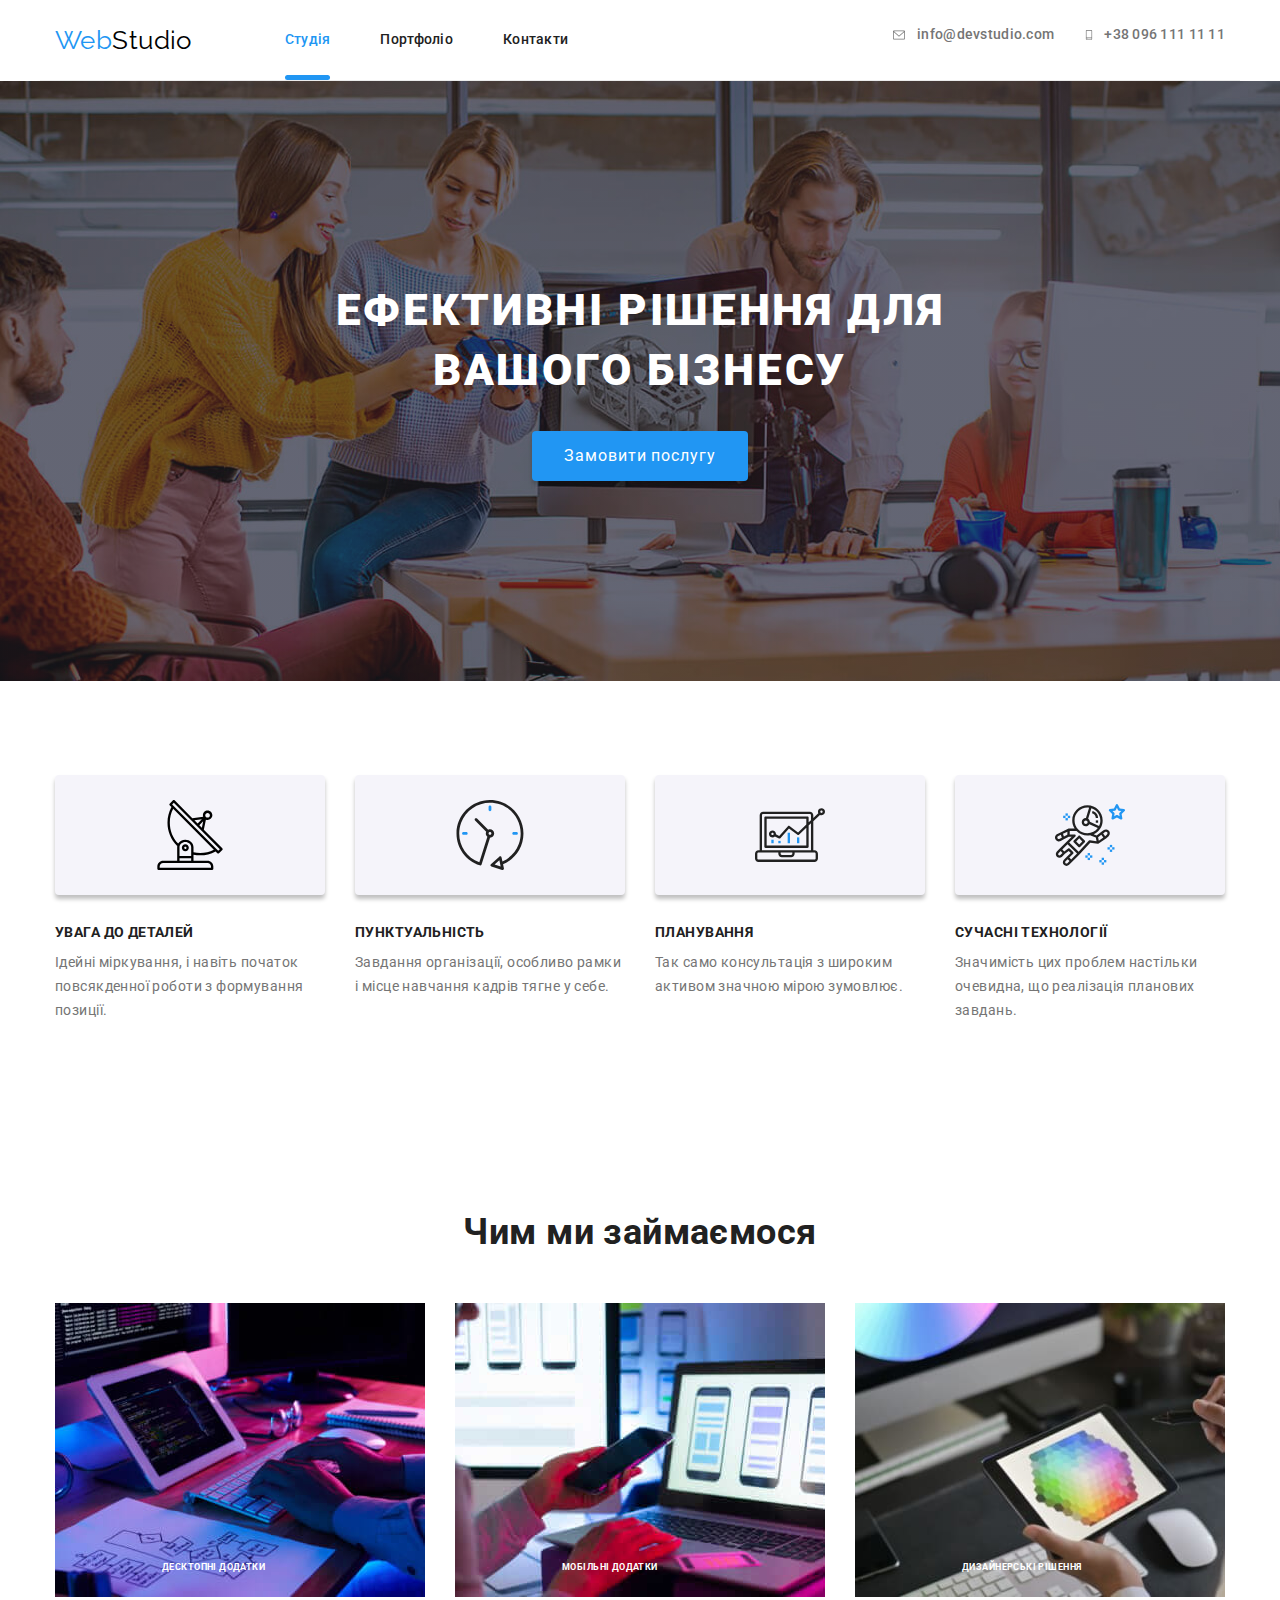
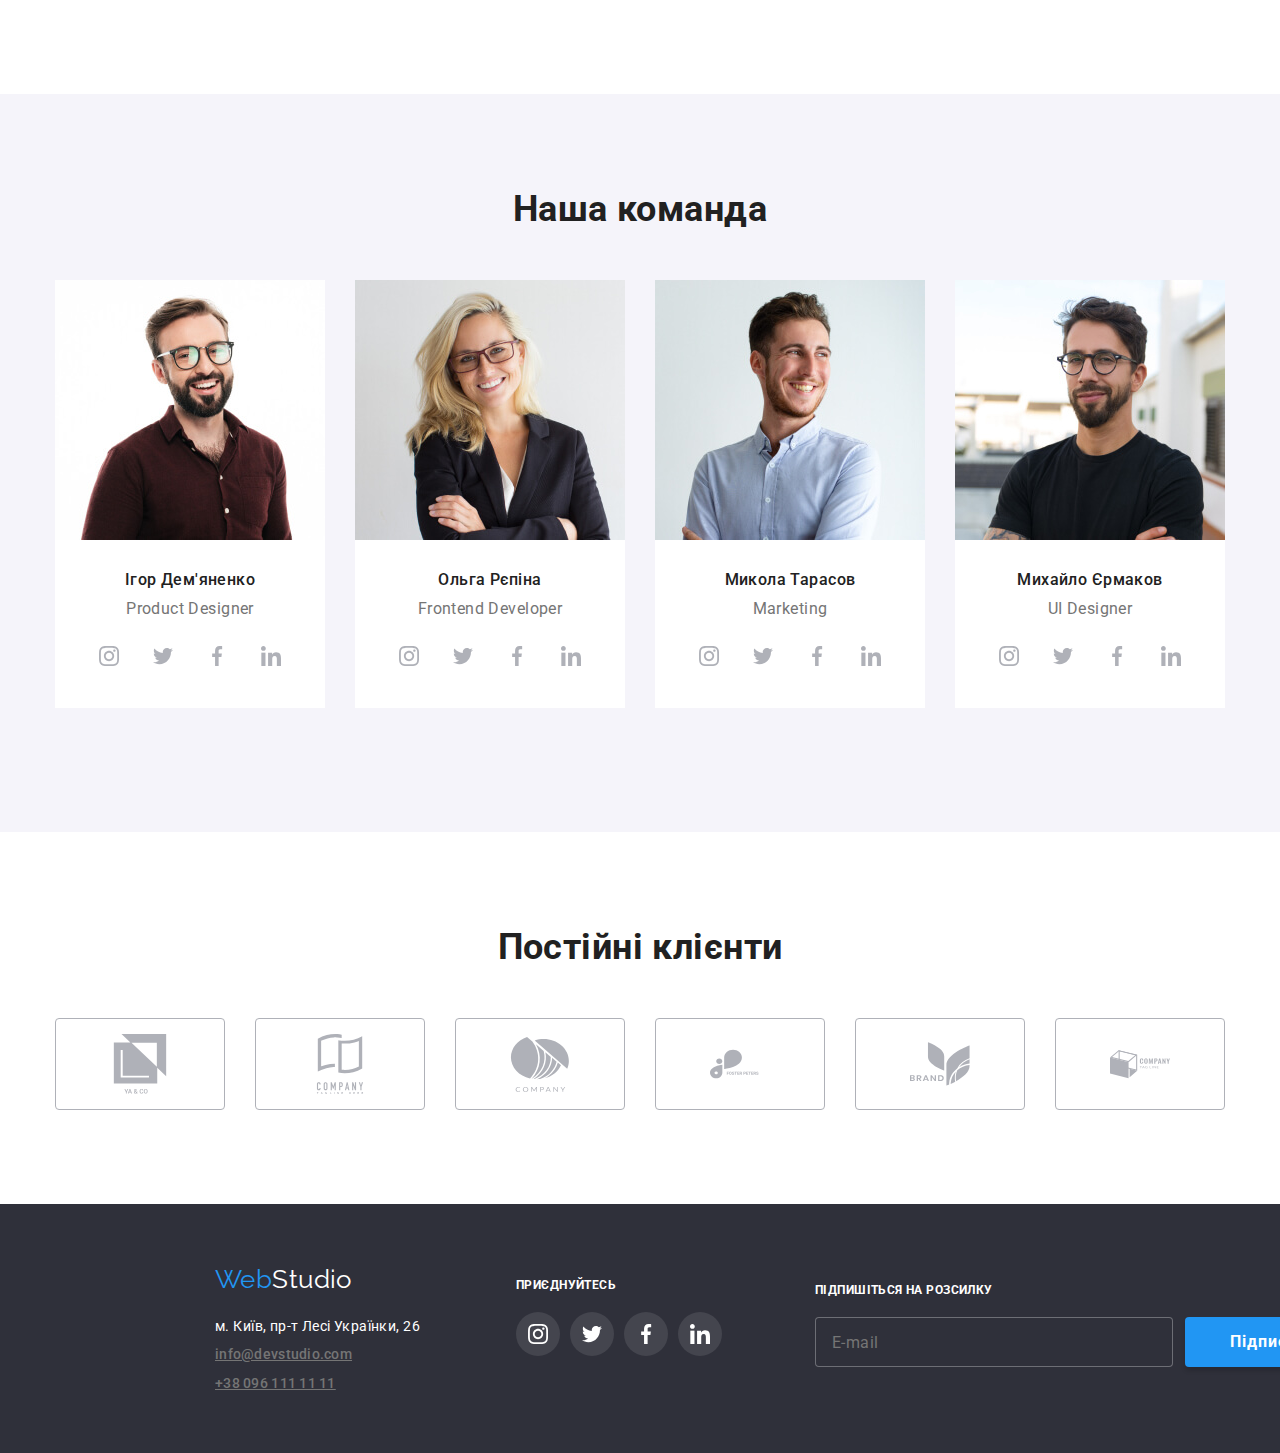
==== commit 27a104eb: "homework8" ====
--- a/index.html
+++ b/index.html
@@ -207,10 +207,34 @@
                 <h2 class="team__title">Наша команда</h2>
                 <ul class="list team__cards-list">
                     <li class="team-cards">
-                        <img class="team-cards__photo" src="./images/photo1.jpg" alt="Ігор Дем'яненко" width="270" height="260">
+                        <picture>
+                            <source
+                            srcset="
+                            ./images/our-team/team1-desk.jpg 1x,
+                            ./images/our-team/team1-desk@2x.jpg 2x
+                            "
+                            media="(min-width: 1200px)"
+                            >
+                            <source
+                            srcset="
+                            ./images/our-team/team1-tablet.jpg 1x,
+                            ./images/our-team/team1-tablet@2x.jpg 2x
+                            "
+                            media="(min-width: 768px)"
+                            >
+                            <img 
+                            srcset="
+                            ./images/our-team/team1-mob.jpg 1x,
+                            ./images/our-team/team1-mob@2x.jpg 2x
+                             "
+                             src="./images/photo1.jpg"   
+                            class="team-cards__photo"  alt="Ігор Дем'яненко">
+                        </picture>
+                        
                         <div class="business-card">
                             <h4 class="business-card__name">Ігор Дем'яненко</h4>
                             <p class="business-card__text">Product Designer</p>
+
                                 <ul class="business-card__icons-list list">
                                     <li class="item">
                                         <a class="circle-icon" href="">
@@ -244,7 +268,32 @@
                         </div>
                     </li>
                     <li class="team-cards">
-                        <img class="team-cards__photo" src="./images/photo2.jpg" alt="Ольга Рєпіна" width="270" height="260">
+
+                        <picture>
+                            <source
+                            srcset="
+                            ./images/our-team/team2-desk.jpg 1x,
+                            ./images/our-team/team2-desk@2x.jpg 2x
+                            "
+                            media="(min-width: 1200px)"
+                            >
+                            <source
+                            srcset="
+                            ./images/our-team/team2-tablet.jpg 1x,
+                            ./images/our-team/team2-tablet@2x.jpg 2x
+                            "
+                            media="(min-width: 768px)"
+                            >
+                            <img 
+                            srcset="
+                            ./images/our-team/team2-mob.jpg 1x,
+                            ./images/our-team/team2-mob@2x.jpg 2x
+                             "
+                             src="./images/photo2.jpg"   
+                            class="team-cards__photo"  alt="Ольга Рєпіна">
+                        </picture>
+
+                        
                         <div class="business-card">
                             <h4 class="business-card__name">Ольга Рєпіна</h4>
                             <p class="business-card__text">Frontend Developer</p>
@@ -281,7 +330,31 @@
                         </div>
                     </li>
                     <li class="team-cards">
-                        <img class="team-cards__photo" src="./images/photo3.jpg" alt="Микола Тарасов" width="270" height="260">
+
+                        <picture>
+                            <source
+                            srcset="
+                            ./images/our-team/team3-desk.jpg 1x,
+                            ./images/our-team/team3-desk@2x.jpg 2x
+                            "
+                            media="(min-width: 1200px)"
+                            >
+                            <source
+                            srcset="
+                            ./images/our-team/team3-tablet.jpg 1x,
+                            ./images/our-team/team3-tablet@2x.jpg 2x
+                            "
+                            media="(min-width: 768px)"
+                            >
+                            <img 
+                            srcset="
+                            ./images/our-team/team3-mob.jpg 1x,
+                            ./images/our-team/team3-mob@2x.jpg 2x
+                             "
+                             src="./images/photo3.jpg"   
+                            class="team-cards__photo"  alt="Микола Тарасов">
+                        </picture>
+
                         <div class="business-card">
                             <h4 class="business-card__name">Микола Тарасов</h4>
                             <p class="business-card__text">Marketing</p>
@@ -318,7 +391,31 @@
                         </div>
                     </li>
                     <li class="team-cards">
-                        <img class="team-cards__photo" src="./images/photo4.jpg" alt="Михайло Єрмаков" width="270" height="260">
+
+                        <picture>
+                            <source
+                            srcset="
+                            ./images/our-team/team4-desk.jpg 1x,
+                            ./images/our-team/team4-desk@2x.jpg 2x
+                            "
+                            media="(min-width: 1200px)"
+                            >
+                            <source
+                            srcset="
+                            ./images/our-team/team4-tablet.jpg 1x,
+                            ./images/our-team/team4-tablet@2x.jpg 2x
+                            "
+                            media="(min-width: 768px)"
+                            >
+                            <img 
+                            srcset="
+                            ./images/our-team/team4-mob.jpg 1x,
+                            ./images/our-team/team4-mob@2x.jpg 2x
+                             "
+                             src="./images/photo4.jpg"   
+                            class="team-cards__photo"  alt="Михайло Єрмаков">
+                        </picture>
+
                         <div class="business-card">
                             <h4 class="business-card__name">Михайло Єрмаков</h4>
                             <p class="business-card__text">UI Designer</p>
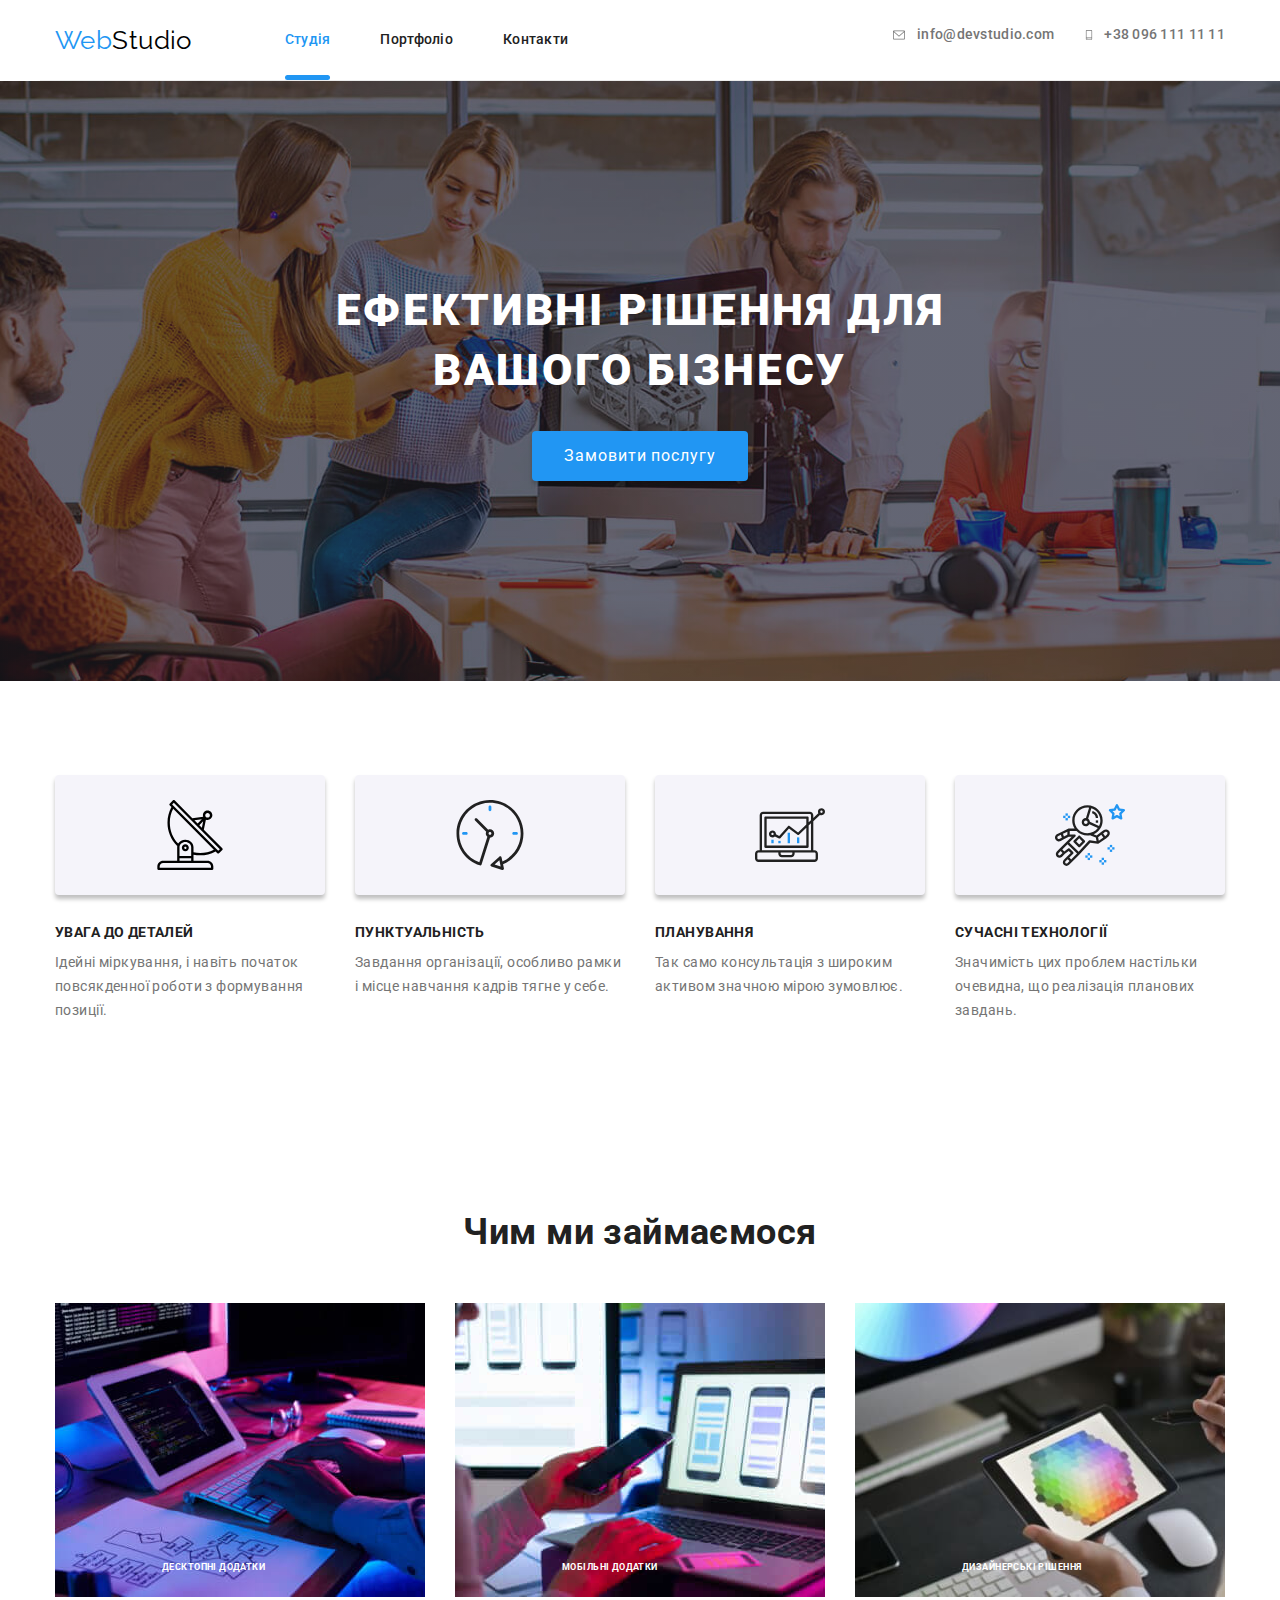
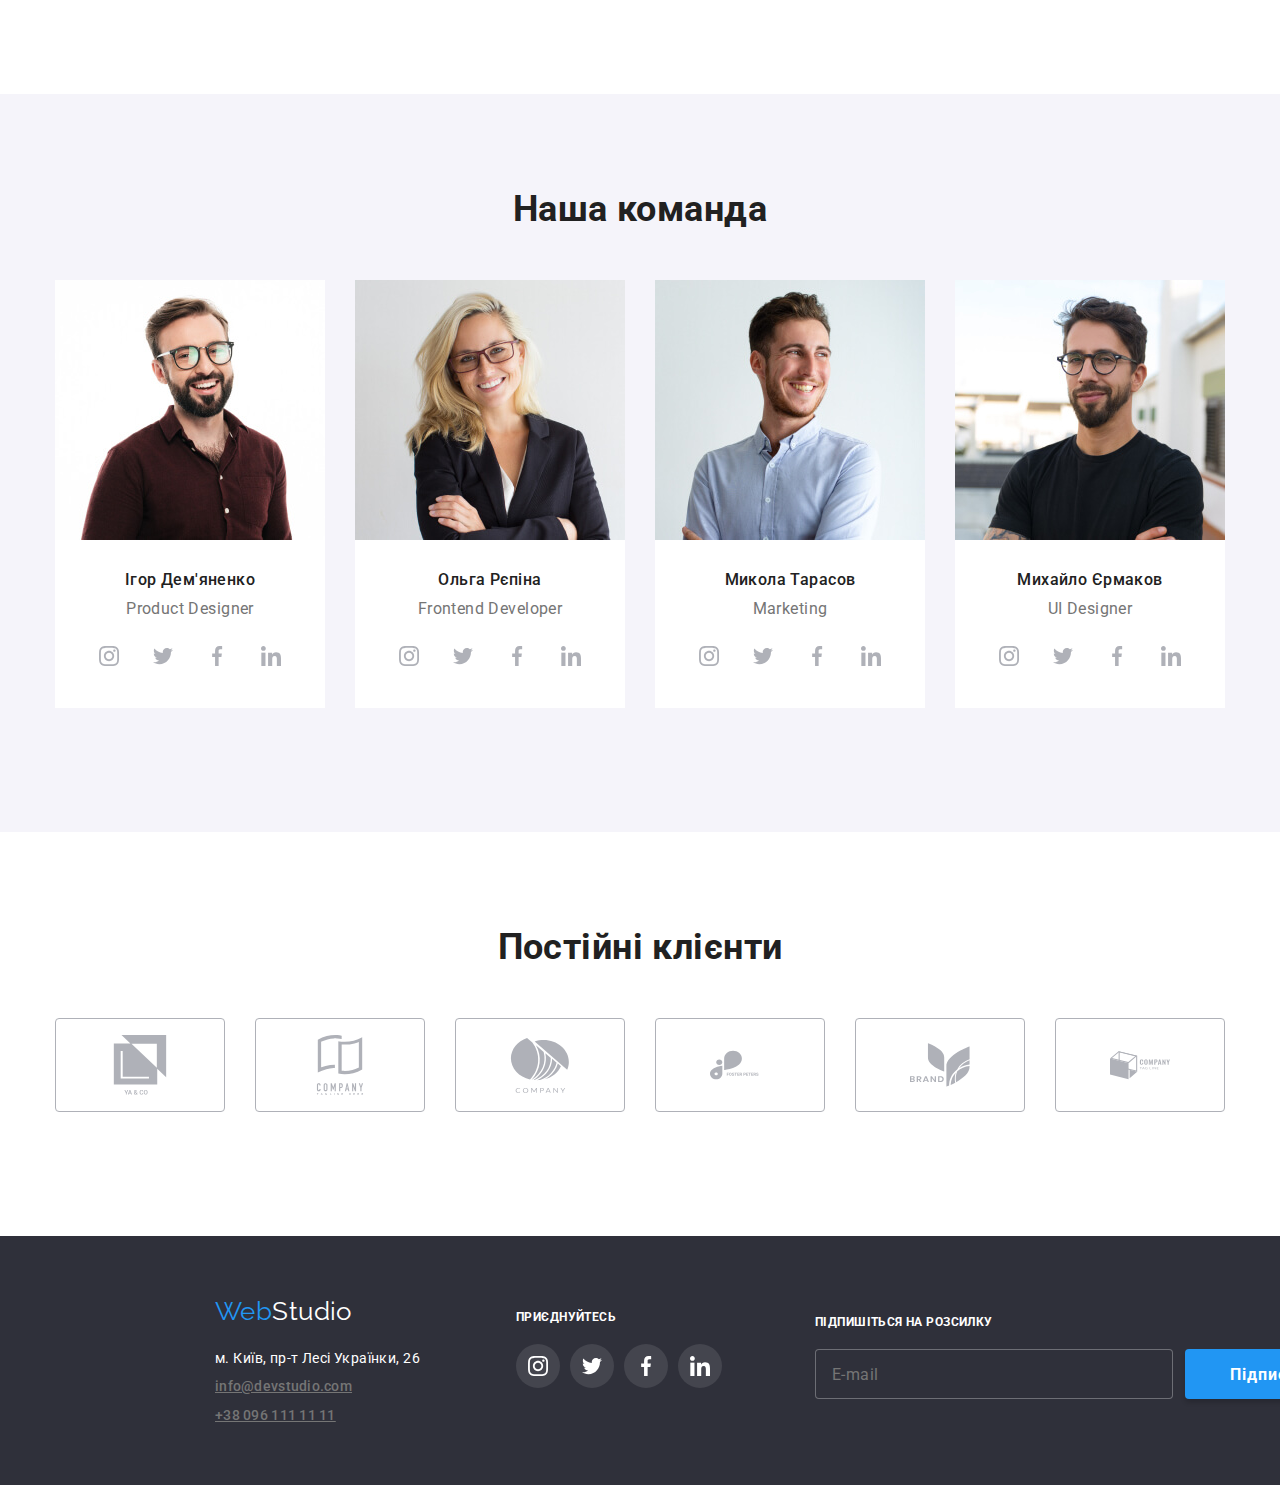
==== commit b68e6d5b: "homework8" ====
--- a/index.html
+++ b/index.html
@@ -456,41 +456,41 @@
             <section class="section clients">
                 <div class="container">
                     <h2 class="clients__title">Постійні клієнти</h2>
-                    <ul class="clients__icon list">
-                        <li class="item">
+                    <ul class="clients__list list">
+                        <li class="clients__item">
                             <a class="clients__link" href="#"><svg width="106" height="60">
                                 <use href="./images/icon.svg#icon-clientyaco"></use>
                                 </svg>
                             </a>
                         </li>
-                        <li class="item">
+                        <li class="clients__item">
                             <a class="clients__link" href="#"><svg width="106" height="60">
                                 <use href="./images/icon.svg#icon-clienttaglinehere"></use>
                                 </svg>
                             </a>
                         </li>
-                        <li class="item">
+                        <li class="clients__item">
                             <a class="clients__link" href="#">
                                 <svg width="106" height="60">
                                 <use href="./images/icon.svg#icon-clientcompany"></use>
                                 </svg>
                             </a>
                         </li>
-                        <li class="item">
+                        <li class="clients__item">
                             <a class="clients__link" href="#">
                                 <svg width="106" height="60">
                                 <use href="./images/icon.svg#icon-clientfosterpeters"></use>
                                 </svg>
                             </a>
                         </li>
-                        <li class="item">
+                        <li class="clients__item">
                             <a class="clients__link" href="#">
                                 <svg width="106" height="60">
                                 <use href="./images/icon.svg#icon-clientbrand"></use>
                                 </svg>
                             </a>
                         </li>
-                        <li class="item">
+                        <li class="clients__item">
                             <a class="clients__link" href="#">
                                 <svg width="106" height="60">
                                 <use href="./images/icon.svg#icon-clienttagline"></use>
--- a/css/main.min.css
+++ b/css/main.min.css
@@ -1 +1 @@
-:root{--primary-text-color: #757575;--primery-title-color: #212121;--accent-color: #2196F3;--primary-white-color: #FFFFFF;--footer-hero-background-color: #2F303A;--header-logo-color: #000000;--staff-color: #F5F4FA;--icon-color: #AFB1B8}/*! modern-normalize v1.1.0 | MIT License | https://github.com/sindresorhus/modern-normalize */*,::before,::after{-webkit-box-sizing:border-box;box-sizing:border-box}html{line-height:1.15;-webkit-text-size-adjust:100%;-moz-tab-size:4;-o-tab-size:4;tab-size:4}body{margin:0;font-family:system-ui,-apple-system,"Segoe UI",Roboto,Helvetica,Arial,sans-serif,"Apple Color Emoji","Segoe UI Emoji"}hr{height:0;color:inherit}abbr[title]{-webkit-text-decoration:underline dotted;text-decoration:underline dotted}b,strong{font-weight:bolder}code,kbd,samp,pre{font-family:ui-monospace,SFMono-Regular,Consolas,"Liberation Mono",Menlo,monospace;font-size:1em}small{font-size:80%}sub,sup{font-size:75%;line-height:0;position:relative;vertical-align:baseline}sub{bottom:-0.25em}sup{top:-0.5em}table{text-indent:0;border-color:inherit}button,input,optgroup,select,textarea{font-family:inherit;font-size:100%;line-height:1.15;margin:0}button,select{text-transform:none}button,[type=button],[type=reset],[type=submit]{-webkit-appearance:button}::-moz-focus-inner{border-style:none;padding:0}:-moz-focusring{outline:1px dotted ButtonText}:-moz-ui-invalid{box-shadow:none}legend{padding:0}progress{vertical-align:baseline}::-webkit-inner-spin-button,::-webkit-outer-spin-button{height:auto}[type=search]{-webkit-appearance:textfield;outline-offset:-2px}::-webkit-search-decoration{-webkit-appearance:none}::-webkit-file-upload-button{-webkit-appearance:button;font:inherit}summary{display:list-item}.circle-icon{display:-webkit-box;display:-ms-flexbox;display:flex;-webkit-box-pack:center;-ms-flex-pack:center;justify-content:center;-webkit-box-align:center;-ms-flex-align:center;align-items:center;border-radius:50%;width:44px;height:44px;fill:var(--icon-color);-webkit-transition:background-color 250ms cubic-bezier(0.4, 0, 0.2, 1),border-color 250ms cubic-bezier(0.4, 0, 0.2, 1),fill 250ms cubic-bezier(0.4, 0, 0.2, 1);transition:background-color 250ms cubic-bezier(0.4, 0, 0.2, 1),border-color 250ms cubic-bezier(0.4, 0, 0.2, 1),fill 250ms cubic-bezier(0.4, 0, 0.2, 1)}.circle-icon:hover,.circle-icon:focus{background-color:var(--accent-color);border-color:var(--accent-color);fill:var(--primary-white-color)}.hidden{visibility:hidden;position:absolute;width:1px;height:1px;padding:0;margin:-1px;-webkit-clip-path:inset(100%);clip-path:inset(100%);clip:rect(0 0 0 0);overflow:hidden;white-space:nowrap;border:0}.container{width:100%;max-width:480px;padding-left:15px;padding-right:15px;margin:0 auto}@media screen and (min-width: 768px){.container{max-width:768px}}@media screen and (min-width: 1200px){.container{max-width:1200px}}.features__container,.portfolio-button-container{padding-bottom:0}.footer__container{display:-webkit-box;display:-ms-flexbox;display:flex;padding-top:0;padding-bottom:0}.project-container{padding-top:50px;padding-bottom:94px}body{background-color:var(--primary-white-color);color:var(--primary-text-color);font-family:Roboto,sans-serif;font-size:14px;letter-spacing:.03em}.list{list-style:none;padding:0;margin:0}.link{text-decoration:none}.section{padding-top:94px;padding-bottom:94px}.work__section{display:-webkit-box;display:-ms-flexbox;display:flex;-webkit-box-pack:justify;-ms-flex-pack:justify;justify-content:space-between}.hero__button{display:inline-block;min-width:216px;height:50px;padding:10px 32px;text-align:center;border:none;border-radius:4px;background-color:var(--accent-color);color:var(--primary-white-color);-webkit-box-shadow:0px 4px 4px rgba(0,0,0,.15);box-shadow:0px 4px 4px rgba(0,0,0,.15);font-size:16px;line-height:1.9;letter-spacing:.06em;cursor:pointer;font-family:inherit;-webkit-transition:background-color 250ms cubic-bezier(0.4, 0, 0.2, 1);transition:background-color 250ms cubic-bezier(0.4, 0, 0.2, 1)}.hero__button:hover,.hero__button:focus{background-color:var(--accent-color)}.portfolio__button{display:inline-block;cursor:pointer;text-align:center;border-radius:4px;border:none;height:38px;padding:6px 22px;background-color:#f5f4fa;color:var(--primery-title-color);font-weight:500;font-size:16px;line-height:1.63;font-family:inherit;-webkit-transition:background-color 250ms cubic-bezier(0.4, 0, 0.2, 1),color 250ms cubic-bezier(0.4, 0, 0.2, 1),-webkit-box-shadow 250ms cubic-bezier(0.4, 0, 0.2, 1);transition:background-color 250ms cubic-bezier(0.4, 0, 0.2, 1),color 250ms cubic-bezier(0.4, 0, 0.2, 1),-webkit-box-shadow 250ms cubic-bezier(0.4, 0, 0.2, 1);transition:background-color 250ms cubic-bezier(0.4, 0, 0.2, 1),color 250ms cubic-bezier(0.4, 0, 0.2, 1),box-shadow 250ms cubic-bezier(0.4, 0, 0.2, 1);transition:background-color 250ms cubic-bezier(0.4, 0, 0.2, 1),color 250ms cubic-bezier(0.4, 0, 0.2, 1),box-shadow 250ms cubic-bezier(0.4, 0, 0.2, 1),-webkit-box-shadow 250ms cubic-bezier(0.4, 0, 0.2, 1)}.portfolio__button--current{padding:6px 25px;background-color:var(--accent-color);color:var(--primary-white-color)}.portfolio__button:hover,.portfolio__button:focus{background-color:var(--accent-color);color:var(--primary-white-color);-webkit-box-shadow:0 4px 4px 0 rgba(0,0,0,.25);box-shadow:0 4px 4px 0 rgba(0,0,0,.25)}.modal-cross-btn{position:absolute;display:-webkit-box;display:-ms-flexbox;display:flex;-webkit-box-pack:center;-ms-flex-pack:center;justify-content:center;-webkit-box-align:center;-ms-flex-align:center;align-items:center;top:8px;right:8px;width:30px;height:30px;cursor:pointer;border:1px solid rgba(0,0,0,.1);border-radius:50%;background-color:var(--primary-white-color)}.modal-cross-btn:hover{fill:var(--accent-color)}.modal-main-btn{width:200px;height:50px;padding:10px 52px;margin:30px auto 40px auto;font-weight:700;font-size:16px;line-height:1.88;letter-spacing:.06em;cursor:pointer;-webkit-box-shadow:0px 4px 4px rgba(0,0,0,.15);box-shadow:0px 4px 4px rgba(0,0,0,.15);border-radius:4px;background-color:var(--accent-color);color:var(--primary-white-color)}.checkbox-form{display:-webkit-box;display:-ms-flexbox;display:flex;-webkit-box-orient:horizontal;-webkit-box-direction:normal;-ms-flex-direction:row;flex-direction:row;-webkit-box-align:center;-ms-flex-align:center;align-items:center;margin-top:18px}.checkbox-form__ramka{margin-right:8.38px;width:16px;height:15px;border:2px solid #000;border-radius:4px;-webkit-box-shadow:0px 4px 4px rgba(0,0,0,.25);box-shadow:0px 4px 4px rgba(0,0,0,.25);border-color:var(--primery-title-color)}.checkbox-form__hidden:checked+.checkbox-form__ramka{background-color:var(--accent-color);background-image:url(/images/ptichka.svg);background-size:contain;border-color:var(--accent-color)}.checkbox-form__hidden{position:absolute;clip:rect(1px 1px 1px 1px);clip:rect(1px, 1px, 1px, 1px);padding:0;border:0;height:1px;width:1px}.checkbox-form__modal-text{margin:0;margin-left:8.38px}.checkbox-form__agreement-link{color:var(--accent-color)}.checkbox:checked+.icon{background-color:var(--accent-color)}.logo{display:inline-block;text-decoration:none;margin-right:93px;font-family:"Raleway",variable;font-size:26px;line-height:1.19;color:var(--header-logo-color)}.logo__accent{color:var(--accent-color)}.mobile-menu{position:fixed;top:0;left:0;width:100vw;height:100vw;background-color:var(--primary-white-color);padding:48px 40px;z-index:9;-webkit-transform:translateY(-100%);transform:translateY(-100%)}.mobile-menu.is-open{-webkit-transform:translateY(0);transform:translateY(0)}@media screen and (min-width: 768px){.mobile-menu{display:none}}.mobile-menu__link{display:block;margin-bottom:32px;font-weight:500;font-size:40px;line-height:1.18;letter-spacing:.02em;color:var(--primery-title-color)}.mobile-menu__link:hover,.mobile-menu__link:focus{color:var(--accent-color)}.mobile-menu__link--current{color:var(--accent-color)}.mobile-menu__link--tel{font-weight:500;font-size:34px;line-height:1.18;letter-spacing:.02em;color:var(--accent-color)}.mobile-menu__link--mail{font-weight:500;font-size:24px;line-height:1.17;letter-spacing:.02em;color:var(--primary-text-color)}.menu-socials{display:-webkit-box;display:-ms-flexbox;display:flex;-ms-flex-wrap:wrap;flex-wrap:wrap;margin-top:64px}.menu-socials__link{display:inline-block;padding-right:10px;font-weight:500;font-size:18px;line-height:22px;letter-spacing:.02em;text-decoration:none;color:var(--accent-color)}.menu-socials__link:not(:first-child){padding-left:10px}.main-nav__menu-button{position:absolute;top:10px;right:15px;display:block;margin-left:auto;border:none;background-color:rgba(0,0,0,0);cursor:pointer;-webkit-transition:fill 250ms cubic-bezier(0.4, 0, 0.2, 1);transition:fill 250ms cubic-bezier(0.4, 0, 0.2, 1)}.main-nav__menu-button:hover{fill:var(--accent-color)}.main-nav__menu-button:focus{fill:var(--accent-color)}.navigation{display:-webkit-box;display:-ms-flexbox;display:flex}.navigation .logo{display:-webkit-box;display:-ms-flexbox;display:flex;-webkit-box-align:center;-ms-flex-align:center;align-items:center}.site-nav{display:none}@media screen and (min-width: 768px){.site-nav{display:-webkit-box;display:-ms-flexbox;display:flex}}.site-nav .item+.item{margin-left:50px}.project-overlay{position:relative;overflow:hidden}.project-overlay__text{position:absolute;top:0;left:0;width:100%;height:100%;padding:63px 24px;text-decoration:none;margin:0;font-weight:400;font-size:18px;line-height:1.56;letter-spacing:.03em;color:var(--primary-white-color);background-color:rgba(33,150,243,.9);-webkit-transform:translateY(101%);transform:translateY(101%);-webkit-transition:-webkit-transform 250ms cubic-bezier(0.4, 0, 0.2, 1);transition:-webkit-transform 250ms cubic-bezier(0.4, 0, 0.2, 1);transition:transform 250ms cubic-bezier(0.4, 0, 0.2, 1);transition:transform 250ms cubic-bezier(0.4, 0, 0.2, 1), -webkit-transform 250ms cubic-bezier(0.4, 0, 0.2, 1)}.project-overlay__picture{display:block}.project-overlay__text{margin:0}.project__link:hover .project-overlay__text{-webkit-transform:translateY(0);transform:translateY(0)}.project__link:focus .project-overlay__text{-webkit-transform:translateY(0);transform:translateY(0)}.site-nav__link{position:relative;display:block;padding-top:32px;padding-bottom:32px;font-weight:500;line-height:1.14;letter-spacing:.02em;color:var(--primery-title-color);-webkit-transition:color 250ms cubic-bezier(0.4, 0, 0.2, 1);transition:color 250ms cubic-bezier(0.4, 0, 0.2, 1)}.site-nav__link--current::after{content:"";position:absolute;display:block;left:0;bottom:0;width:100%;height:5px;border-radius:5px;opacity:1;background-color:var(--accent-color);-webkit-transition:opacity 250ms cubic-bezier(0.4, 0, 0.2, 1);transition:opacity 250ms cubic-bezier(0.4, 0, 0.2, 1)}.site-nav__link:hover,.site-nav__link:focus{color:var(--accent-color)}.site-nav__link--current{color:var(--accent-color)}.footer-wrapper__footer-link{color:rgba(255,255,255,.6)}.footer-wrapper__footer-link-list .item:not(:last-child){margin-bottom:9px}.clients__link{display:-webkit-box;display:-ms-flexbox;display:flex;-webkit-box-pack:justify;-ms-flex-pack:justify;justify-content:space-between;-webkit-box-align:center;-ms-flex-align:center;align-items:center;width:170px;height:92px;cursor:pointer;padding:16px 32px;border:1px solid var(--icon-color);border-radius:4px;fill:var(--icon-color);-webkit-transition:background-color 250ms cubic-bezier(0.4, 0, 0.2, 1),border-color 250ms cubic-bezier(0.4, 0, 0.2, 1),fill 250ms cubic-bezier(0.4, 0, 0.2, 1);transition:background-color 250ms cubic-bezier(0.4, 0, 0.2, 1),border-color 250ms cubic-bezier(0.4, 0, 0.2, 1),fill 250ms cubic-bezier(0.4, 0, 0.2, 1)}.clients__link:hover,.clients__link:focus{border-color:var(--accent-color);fill:var(--accent-color)}.social-icon-list__link{fill:var(--primary-white-color);background-color:rgba(255,255,255,.1)}.social-icon-list{display:-webkit-box;display:-ms-flexbox;display:flex;width:206px;height:44px}.social-icon-list .item:not(:last-child){margin-right:10px}.footer-wrapper__address-text{width:231px;height:21px;margin-bottom:9px;font-style:normal;line-height:1.71;color:var(--primary-white-color)}.backdrop{position:fixed;top:0;left:0;width:100%;height:100%;background-color:rgba(0,0,0,.2);-webkit-transition-property:none;transition-property:none;-webkit-transition-duration:500ms;transition-duration:500ms;-webkit-transition-timing-function:cubic-bezier(0.4, 0, 0.2, 1);transition-timing-function:cubic-bezier(0.4, 0, 0.2, 1)}.backdrop.is-hidden{opacity:0;pointer-events:none}.contact-nav__burger{background-color:rgba(0,0,0,0);border:none;outline:none}@media screen and (min-width: 768px){.contact-nav__burger{display:none}}.contact-nav__burger-icon{cursor:pointer;fill:var(--primery-title-color)}.contact-nav__burger-icon:hover{fill:var(--accent-color)}.contact-nav__burger-icon:focus{fill:var(--accent-color)}.contacts-nav{display:none}@media screen and (min-width: 768px){.contacts-nav{display:-webkit-box;display:-ms-flexbox;display:flex;-webkit-box-orient:vertical;-webkit-box-direction:normal;-ms-flex-direction:column;flex-direction:column;margin-left:auto}.contacts-nav .item:not(:last-child){margin-bottom:10px}}@media screen and (min-width: 768px)and (min-width: 1200px){.contacts-nav{-webkit-box-orient:horizontal;-webkit-box-direction:normal;-ms-flex-direction:row;flex-direction:row}.contacts-nav .item:not(:last-child){margin-right:30px}}.contacts-nav__link{display:-webkit-box;display:-ms-flexbox;display:flex;-webkit-box-align:center;-ms-flex-align:center;align-items:center;color:var(--primary-text-color);font-weight:500;line-height:1.4;letter-spacing:.02em;-webkit-transition:color 250ms cubic-bezier(0.4, 0, 0.2, 1);transition:color 250ms cubic-bezier(0.4, 0, 0.2, 1)}.contacts-nav__link:hover,.contacts-nav__link:focus{color:var(--accent-color)}.contacts-nav__icon{display:inline-block;margin-right:10px;fill:currentColor}.clients__title{margin-bottom:50px}.work__title,.team__title,.clients__title{margin-top:0;margin-bottom:50px;width:366px;margin-left:auto;margin-right:auto;text-align:center;font-size:36px;line-height:1.17;color:var(--primery-title-color)}.project-examples__project-title{margin-top:0;margin-bottom:4px;font-size:18px;line-height:2;letter-spacing:.06em;color:var(--primery-title-color)}.features__title{margin-top:0;margin-bottom:10px;width:270px;font-size:14px;line-height:1.14;color:var(--primery-title-color)}.footer-title{line-height:1.14;text-transform:uppercase;margin-bottom:20px;margin-top:0;color:var(--primary-white-color)}.team__title{width:264px}.modal__title{margin-top:0;margin-bottom:12px;text-align:center;font-weight:700;font-size:20px;line-height:1.15;color:#212121}.header__container{display:-webkit-box;display:-ms-flexbox;display:flex;-webkit-box-align:center;-ms-flex-align:center;align-items:center;-webkit-box-pack:justify;-ms-flex-pack:justify;justify-content:space-between;height:100%;border-bottom:1px solid #ececec}@media screen and (min-width: 768px){.header__container{-webkit-box-pack:start;-ms-flex-pack:start;justify-content:start;height:auto}}.hero{max-width:1600px;max-height:600px;margin-right:auto;margin-left:auto;padding-top:118px;padding-bottom:118px;text-align:center;background-color:var(--footer-hero-background-color);background-image:-webkit-gradient(linear, left top, right top, from(rgba(47, 48, 58, 0.4)), to(rgba(47, 48, 58, 0.4))),url("../images/Hero.jpg");background-image:linear-gradient(to right, rgba(47, 48, 58, 0.4), rgba(47, 48, 58, 0.4)),url("../images/Hero.jpg");background-position:center;background-repeat:no-repeat;background-size:cover}@media(min-device-pixel-ratio: 2),screen and (-webkit-min-device-pixel-ratio: 2),screen and (min-resolution: 192dpi),screen and (min-resolution: 2dppx){.hero{background-image:-webkit-gradient(linear, left top, left bottom, from(rgba(47, 48, 58, 0.4)), to(rgba(47, 48, 58, 0.4))),url(/images/hero/hero-mob@2x.jpg);background-image:linear-gradient(rgba(47, 48, 58, 0.4), rgba(47, 48, 58, 0.4)),url(/images/hero/hero-mob@2x.jpg)}}@media screen and (min-width: 768px){.hero{background-image:-webkit-gradient(linear, left top, left bottom, from(rgba(47, 48, 58, 0.4)), to(rgba(47, 48, 58, 0.4))),url(/images/hero/hero-tablet.jpg);background-image:linear-gradient(rgba(47, 48, 58, 0.4), rgba(47, 48, 58, 0.4)),url(/images/hero/hero-tablet.jpg)}}@media screen and (min-width: 768px)and (min-device-pixel-ratio: 2),screen and (min-width: 768px)and (-webkit-min-device-pixel-ratio: 2),screen and (min-width: 768px)and (min-resolution: 192dpi),screen and (min-width: 768px)and (min-resolution: 2dppx){.hero{background-image:-webkit-gradient(linear, left top, left bottom, from(rgba(47, 48, 58, 0.4)), to(rgba(47, 48, 58, 0.4))),url(/images/hero/hero-tablet@2x.jpg);background-image:linear-gradient(rgba(47, 48, 58, 0.4), rgba(47, 48, 58, 0.4)),url(/images/hero/hero-tablet@2x.jpg)}}@media screen and (min-width: 1200px){.hero{padding-top:200px;padding-bottom:280px;background-image:-webkit-gradient(linear, left top, left bottom, from(rgba(47, 48, 58, 0.4)), to(rgba(47, 48, 58, 0.4))),url(/images/hero/hero-desk.jpg);background-image:linear-gradient(rgba(47, 48, 58, 0.4), rgba(47, 48, 58, 0.4)),url(/images/hero/hero-desk.jpg)}}@media screen and (min-width: 1200px)and (min-device-pixel-ratio: 2),screen and (min-width: 1200px)and (-webkit-min-device-pixel-ratio: 2),screen and (min-width: 1200px)and (min-resolution: 192dpi),screen and (min-width: 1200px)and (min-resolution: 2dppx){.hero{background-image:-webkit-gradient(linear, left top, left bottom, from(rgba(47, 48, 58, 0.4)), to(rgba(47, 48, 58, 0.4))),url(/images/hero/hero-desk@2x.jpg);background-image:linear-gradient(rgba(47, 48, 58, 0.4), rgba(47, 48, 58, 0.4)),url(/images/hero/hero-desk@2x.jpg)}}.hero__title{margin:0 auto 30px;max-width:360px;text-transform:uppercase;font-weight:900;font-size:26px;line-height:1.62;letter-spacing:.06em;color:var(--primary-white-color)}@media screen and (min-width: 1200px){.hero__title{max-width:696px;font-size:44px;line-height:1.36}}.features__features-list{display:-webkit-box;display:-ms-flexbox;display:flex;-ms-flex-wrap:wrap;flex-wrap:wrap;-webkit-box-pack:center;-ms-flex-pack:center;justify-content:center}.features__features-list .item{width:100%}@media screen and (min-width: 768px){.features__features-list .item{width:calc((100% - 30px)/2);max-width:354px}.features__features-list .item:nth-child(odd){margin-right:30px}.features__features-list .item:nth-child(n+3){margin-top:30px}}@media screen and (min-width: 1200px){.features__features-list .item{width:calc((100% - 90px)/4);width:270px}.features__features-list .item:nth-child(n+3){margin-top:0}.features__features-list .item:not(:last-child){margin-right:30px}}.features__details{display:-webkit-box;display:-ms-flexbox;display:flex;-webkit-box-pack:center;-ms-flex-pack:center;justify-content:center;-webkit-box-align:center;-ms-flex-align:center;align-items:center;margin-bottom:10px;height:120px;border-radius:4px;-webkit-box-shadow:0 4px 4px 0 rgba(0,0,0,.25);box-shadow:0 4px 4px 0 rgba(0,0,0,.25);background-color:var(--staff-color)}@media screen and (min-width: 768px){.features__details{margin-bottom:30px}}.features__text{margin-top:0;margin-bottom:0;line-height:1.71}.clients{height:372px;margin-left:auto;margin-right:auto;background-color:var(--primary-white-color)}.clients__icon{display:-webkit-box;display:-ms-flexbox;display:flex;-webkit-box-pack:justify;-ms-flex-pack:justify;justify-content:space-between;-webkit-box-align:center;-ms-flex-align:center;align-items:center}.business-card{padding-top:30px;padding-bottom:30px;width:270px;height:168px;text-align:center;background-color:var(--primary-white-color)}.business-card__name{margin-top:0;margin-bottom:10px;font-weight:500;font-size:16px;line-height:1.19;color:var(--primery-title-color)}.business-card__text{display:inline-block;min-width:76px;margin:0;font-size:16px;line-height:1.19}.business-card__icons-list{display:-webkit-box;display:-ms-flexbox;display:flex;-webkit-box-pack:center;-ms-flex-pack:center;justify-content:center;margin-top:16px;padding:0 32px 30px;margin-left:auto;margin-right:auto;width:206px;height:44px}.business-card__icons-list .item:not(:last-child){margin-right:10px}.footer{min-width:1600px;padding-top:60px;padding-bottom:60px;background:var(--footer-hero-background-color);margin:0 auto}.footer__footer-link{color:rgba(255,255,255,.6)}.footer__footer-link-list .item:not(:last-child){margin-bottom:9px}.footer-social{display:-webkit-box;display:-ms-flexbox;display:flex;-webkit-box-orient:vertical;-webkit-box-direction:normal;-ms-flex-direction:column;flex-direction:column;width:206px;height:80px;padding-top:15px;margin-left:70px;margin-right:93px;padding-bottom:97px}.footer-form{display:-webkit-box;display:-ms-flexbox;display:flex;-webkit-box-orient:vertical;-webkit-box-direction:normal;-ms-flex-direction:column;flex-direction:column;width:570px;height:86px;padding-top:20px;padding-bottom:83px}.footer-form__spam{display:-webkit-box;display:-ms-flexbox;display:flex}.footer-form__spam-field{width:358px;height:50px;background-color:#2f303a;border:1px solid rgba(255,255,255,.3);border-radius:4px;padding:15px 0 15px 16px;font-weight:400;font-size:16px;line-height:1.25;letter-spacing:.03em;color:rgba(255,255,255,.6)}.footer-form__spam-field input::-webkit-input-placeholder{font-weight:400;font-size:30px}.footer-form__spam-field input::-moz-placeholder{font-weight:400;font-size:30px}.footer-form__spam-field input:-ms-input-placeholder{font-weight:400;font-size:30px}.footer-form__spam-field input::-ms-input-placeholder{font-weight:400;font-size:30px}.footer-form__spam-field input::placeholder{font-weight:400;font-size:30px}.footer-form__spam-btn{display:-webkit-box;display:-ms-flexbox;display:flex;-webkit-box-pack:center;-ms-flex-pack:center;justify-content:center;-webkit-box-align:center;-ms-flex-align:center;align-items:center;margin-left:12px;padding:10px 0 10px 28px;cursor:pointer;width:200px;font-weight:700;font-size:16px;line-height:1.86;letter-spacing:.06em;color:var(--primary-white-color);background-color:var(--accent-color);background:#2196f3;-webkit-box-shadow:0px 4px 4px rgba(0,0,0,.15);box-shadow:0px 4px 4px rgba(0,0,0,.15);border:none;border-radius:4px}.footer-form__icon{margin-left:10px;fill:var(--primary-white-color)}.footer-wrapper{display:-webkit-box;display:-ms-flexbox;display:flex;margin-right:70px}.footer-wrapper__footer-logo{display:inline-block;margin-right:0;padding:0;margin-bottom:20px;color:var(--primary-white-color)}.footer-wrapper__address-text{width:231px;height:21px;margin-bottom:9px;font-style:normal;line-height:1.71;color:var(--primary-white-color)}.modal{position:absolute;left:50%;top:50%;-webkit-transform:translate(-50%, -50%);transform:translate(-50%, -50%);min-width:528px;height:581px;padding:40px;background-color:var(--primary-white-color);-webkit-box-shadow:0px 1px 3px rgba(0,0,0,.12),0px 1px 1px rgba(0,0,0,.14),0px 2px 1px rgba(0,0,0,.2);box-shadow:0px 1px 3px rgba(0,0,0,.12),0px 1px 1px rgba(0,0,0,.14),0px 2px 1px rgba(0,0,0,.2);border-radius:4px}.modal__form-field{width:100%;margin-top:0;display:-webkit-box;display:-ms-flexbox;display:flex;-webkit-box-orient:vertical;-webkit-box-direction:normal;-ms-flex-direction:column;flex-direction:column}.modal__form-field .modal__icon{position:absolute;bottom:11px;left:14px;cursor:pointer}.modal__form-label{position:relative;display:block;display:-webkit-box;display:-ms-flexbox;display:flex;-webkit-box-orient:vertical;-webkit-box-direction:normal;-ms-flex-direction:column;flex-direction:column;width:100%;margin-top:10px}.modal__form-label:first-child{margin-top:0px}.modal__form-input{width:100%;height:40px;padding:0;padding-left:42px;margin:0;margin-top:4px;cursor:pointer;border:1px solid rgba(33,33,33,.2);border-radius:4px}.modal__form-input:hover{border-color:var(--accent-color)}.modal__form-input:hover+.modal__icon{fill:var(--accent-color)}.modal__form-input:focus{border-color:var(--accent-color)}.modal__form-input:focus+.modal__icon{fill:var(--accent-color)}.modal__form-textarea::-webkit-input-placeholder{font-weight:400;font-size:12px;line-height:14px;letter-spacing:.01em;color:rgba(117,117,117,.5)}.modal__form-textarea::-moz-placeholder{font-weight:400;font-size:12px;line-height:14px;letter-spacing:.01em;color:rgba(117,117,117,.5)}.modal__form-textarea:-ms-input-placeholder{font-weight:400;font-size:12px;line-height:14px;letter-spacing:.01em;color:rgba(117,117,117,.5)}.modal__form-textarea::-ms-input-placeholder{font-weight:400;font-size:12px;line-height:14px;letter-spacing:.01em;color:rgba(117,117,117,.5)}.modal__form-textarea::placeholder{font-weight:400;font-size:12px;line-height:14px;letter-spacing:.01em;color:rgba(117,117,117,.5)}.modal__form-textarea{margin-top:4px;padding:12px 16px;width:448px;height:120px;resize:none;border:1px solid rgba(33,33,33,.2);border-radius:4px}.modal__form-privacy{position:relative}.modal__form-privacy .modal__icon{position:absolute;top:17px;left:-2px}.modal__form-privacy .icon{position:absolute;top:50px;left:-2px}.portfolio__button-list{display:-webkit-box;display:-ms-flexbox;display:flex;-webkit-box-pack:center;-ms-flex-pack:center;justify-content:center;margin-bottom:34px}.portfolio__button-list .item:not(:last-child){margin-right:8px}.portfolio__project .text{font-size:16px;line-height:1.88;color:var(--primary-text-color)}.project{display:-webkit-box;display:-ms-flexbox;display:flex;-ms-flex-wrap:wrap;flex-wrap:wrap}.project-examples{padding:20px 24px;width:370px;background:var(--primary-white-color);border:1px solid #eee}.project-examples__text{font-weight:400;font-size:16px;line-height:30px;letter-spacing:.03em;color:var(--primary-text-color)}.project .item{margin-right:30px;margin-bottom:30px}.project .item:nth-child(3n){margin-right:0}.project .item:nth-last-child(-n+3){margin-bottom:0}.project .item:hover{-webkit-box-shadow:0 4px 4px 0 rgba(0,0,0,.25);box-shadow:0 4px 4px 0 rgba(0,0,0,.25)}.team{background-color:var(--staff-color)}@media screen and (min-width: 768px){.team__cards-list{display:-webkit-box;display:-ms-flexbox;display:flex;-ms-flex-wrap:wrap;flex-wrap:wrap}.team__cards-list .team-cards{width:100%;width:calc((100% - 30px)/2);max-width:354px;margin-bottom:30px}}@media screen and (min-width: 1200px){.team__cards-list{-webkit-box-pack:justify;-ms-flex-pack:justify;justify-content:space-between}.team__cards-list .team-cards{width:calc((100% - 90px)/4);max-width:270px}}.team-cards__photo{display:block}.team-cards:hover{-webkit-box-shadow:0 4px 4px 0 rgba(0,0,0,.25);box-shadow:0 4px 4px 0 rgba(0,0,0,.25)}@media screen and (max-width: 1199px){.work{display:none;padding-bottom:94px}}.work-design{position:relative}.work-backgroung{position:absolute;left:0;bottom:0;width:100%;height:70px;background-image:-webkit-gradient(linear, left top, right top, from(rgba(47, 48, 58, 0.8)), to(rgba(47, 48, 58, 0.8)));background-image:linear-gradient(to right, rgba(47, 48, 58, 0.8), rgba(47, 48, 58, 0.8))}.work-backgroung__text{position:absolute;left:107px;bottom:27px;margin:0;padding:0;color:var(--primary-white-color);text-transform:uppercase}/*# sourceMappingURL=main.min.css.map */+:root{--primary-text-color: #757575;--primery-title-color: #212121;--accent-color: #2196F3;--primary-white-color: #FFFFFF;--footer-hero-background-color: #2F303A;--header-logo-color: #000000;--staff-color: #F5F4FA;--icon-color: #AFB1B8}/*! modern-normalize v1.1.0 | MIT License | https://github.com/sindresorhus/modern-normalize */*,::before,::after{-webkit-box-sizing:border-box;box-sizing:border-box}html{line-height:1.15;-webkit-text-size-adjust:100%;-moz-tab-size:4;-o-tab-size:4;tab-size:4}body{margin:0;font-family:system-ui,-apple-system,"Segoe UI",Roboto,Helvetica,Arial,sans-serif,"Apple Color Emoji","Segoe UI Emoji"}hr{height:0;color:inherit}abbr[title]{-webkit-text-decoration:underline dotted;text-decoration:underline dotted}b,strong{font-weight:bolder}code,kbd,samp,pre{font-family:ui-monospace,SFMono-Regular,Consolas,"Liberation Mono",Menlo,monospace;font-size:1em}small{font-size:80%}sub,sup{font-size:75%;line-height:0;position:relative;vertical-align:baseline}sub{bottom:-0.25em}sup{top:-0.5em}table{text-indent:0;border-color:inherit}button,input,optgroup,select,textarea{font-family:inherit;font-size:100%;line-height:1.15;margin:0}button,select{text-transform:none}button,[type=button],[type=reset],[type=submit]{-webkit-appearance:button}::-moz-focus-inner{border-style:none;padding:0}:-moz-focusring{outline:1px dotted ButtonText}:-moz-ui-invalid{box-shadow:none}legend{padding:0}progress{vertical-align:baseline}::-webkit-inner-spin-button,::-webkit-outer-spin-button{height:auto}[type=search]{-webkit-appearance:textfield;outline-offset:-2px}::-webkit-search-decoration{-webkit-appearance:none}::-webkit-file-upload-button{-webkit-appearance:button;font:inherit}summary{display:list-item}.circle-icon{display:-webkit-box;display:-ms-flexbox;display:flex;-webkit-box-pack:center;-ms-flex-pack:center;justify-content:center;-webkit-box-align:center;-ms-flex-align:center;align-items:center;border-radius:50%;width:44px;height:44px;fill:var(--icon-color);-webkit-transition:background-color 250ms cubic-bezier(0.4, 0, 0.2, 1),border-color 250ms cubic-bezier(0.4, 0, 0.2, 1),fill 250ms cubic-bezier(0.4, 0, 0.2, 1);transition:background-color 250ms cubic-bezier(0.4, 0, 0.2, 1),border-color 250ms cubic-bezier(0.4, 0, 0.2, 1),fill 250ms cubic-bezier(0.4, 0, 0.2, 1)}.circle-icon:hover,.circle-icon:focus{background-color:var(--accent-color);border-color:var(--accent-color);fill:var(--primary-white-color)}.hidden{visibility:hidden;position:absolute;width:1px;height:1px;padding:0;margin:-1px;-webkit-clip-path:inset(100%);clip-path:inset(100%);clip:rect(0 0 0 0);overflow:hidden;white-space:nowrap;border:0}.container{width:100%;max-width:480px;padding-left:15px;padding-right:15px;margin:0 auto}@media screen and (min-width: 768px){.container{max-width:768px}}@media screen and (min-width: 1200px){.container{max-width:1200px}}.features__container,.portfolio-button-container{padding-bottom:0}.footer__container{display:-webkit-box;display:-ms-flexbox;display:flex;padding-top:0;padding-bottom:0}.project-container{padding-top:50px;padding-bottom:94px}body{background-color:var(--primary-white-color);color:var(--primary-text-color);font-family:Roboto,sans-serif;font-size:14px;letter-spacing:.03em}.list{list-style:none;padding:0;margin:0}.link{text-decoration:none}.section{padding-top:94px;padding-bottom:94px}.work__section{display:-webkit-box;display:-ms-flexbox;display:flex;-webkit-box-pack:justify;-ms-flex-pack:justify;justify-content:space-between}.hero__button{display:inline-block;min-width:216px;height:50px;padding:10px 32px;text-align:center;border:none;border-radius:4px;background-color:var(--accent-color);color:var(--primary-white-color);-webkit-box-shadow:0px 4px 4px rgba(0,0,0,.15);box-shadow:0px 4px 4px rgba(0,0,0,.15);font-size:16px;line-height:1.9;letter-spacing:.06em;cursor:pointer;font-family:inherit;-webkit-transition:background-color 250ms cubic-bezier(0.4, 0, 0.2, 1);transition:background-color 250ms cubic-bezier(0.4, 0, 0.2, 1)}.hero__button:hover,.hero__button:focus{background-color:var(--accent-color)}.portfolio__button{display:inline-block;cursor:pointer;text-align:center;border-radius:4px;border:none;height:38px;padding:6px 22px;background-color:#f5f4fa;color:var(--primery-title-color);font-weight:500;font-size:16px;line-height:1.63;font-family:inherit;-webkit-transition:background-color 250ms cubic-bezier(0.4, 0, 0.2, 1),color 250ms cubic-bezier(0.4, 0, 0.2, 1),-webkit-box-shadow 250ms cubic-bezier(0.4, 0, 0.2, 1);transition:background-color 250ms cubic-bezier(0.4, 0, 0.2, 1),color 250ms cubic-bezier(0.4, 0, 0.2, 1),-webkit-box-shadow 250ms cubic-bezier(0.4, 0, 0.2, 1);transition:background-color 250ms cubic-bezier(0.4, 0, 0.2, 1),color 250ms cubic-bezier(0.4, 0, 0.2, 1),box-shadow 250ms cubic-bezier(0.4, 0, 0.2, 1);transition:background-color 250ms cubic-bezier(0.4, 0, 0.2, 1),color 250ms cubic-bezier(0.4, 0, 0.2, 1),box-shadow 250ms cubic-bezier(0.4, 0, 0.2, 1),-webkit-box-shadow 250ms cubic-bezier(0.4, 0, 0.2, 1)}.portfolio__button--current{padding:6px 25px;background-color:var(--accent-color);color:var(--primary-white-color)}.portfolio__button:hover,.portfolio__button:focus{background-color:var(--accent-color);color:var(--primary-white-color);-webkit-box-shadow:0 4px 4px 0 rgba(0,0,0,.25);box-shadow:0 4px 4px 0 rgba(0,0,0,.25)}.modal-cross-btn{position:absolute;display:-webkit-box;display:-ms-flexbox;display:flex;-webkit-box-pack:center;-ms-flex-pack:center;justify-content:center;-webkit-box-align:center;-ms-flex-align:center;align-items:center;top:8px;right:8px;width:30px;height:30px;cursor:pointer;border:1px solid rgba(0,0,0,.1);border-radius:50%;background-color:var(--primary-white-color)}.modal-cross-btn:hover{fill:var(--accent-color)}.modal-main-btn{width:200px;height:50px;padding:10px 52px;margin:30px auto 40px auto;font-weight:700;font-size:16px;line-height:1.88;letter-spacing:.06em;cursor:pointer;-webkit-box-shadow:0px 4px 4px rgba(0,0,0,.15);box-shadow:0px 4px 4px rgba(0,0,0,.15);border-radius:4px;background-color:var(--accent-color);color:var(--primary-white-color)}.checkbox-form{display:-webkit-box;display:-ms-flexbox;display:flex;-webkit-box-orient:horizontal;-webkit-box-direction:normal;-ms-flex-direction:row;flex-direction:row;-webkit-box-align:center;-ms-flex-align:center;align-items:center;margin-top:18px}.checkbox-form__ramka{margin-right:8.38px;width:16px;height:15px;border:2px solid #000;border-radius:4px;-webkit-box-shadow:0px 4px 4px rgba(0,0,0,.25);box-shadow:0px 4px 4px rgba(0,0,0,.25);border-color:var(--primery-title-color)}.checkbox-form__hidden:checked+.checkbox-form__ramka{background-color:var(--accent-color);background-image:url(/images/ptichka.svg);background-size:contain;border-color:var(--accent-color)}.checkbox-form__hidden{position:absolute;clip:rect(1px 1px 1px 1px);clip:rect(1px, 1px, 1px, 1px);padding:0;border:0;height:1px;width:1px}.checkbox-form__modal-text{margin:0;margin-left:8.38px}.checkbox-form__agreement-link{color:var(--accent-color)}.checkbox:checked+.icon{background-color:var(--accent-color)}.logo{display:inline-block;text-decoration:none;margin-right:93px;font-family:"Raleway",variable;font-size:26px;line-height:1.19;color:var(--header-logo-color)}.logo__accent{color:var(--accent-color)}.mobile-menu{position:fixed;top:0;left:0;width:100vw;height:100vw;background-color:var(--primary-white-color);padding:48px 40px;z-index:9;-webkit-transform:translateY(-100%);transform:translateY(-100%)}.mobile-menu.is-open{-webkit-transform:translateY(0);transform:translateY(0)}@media screen and (min-width: 768px){.mobile-menu{display:none}}.mobile-menu__link{display:block;margin-bottom:32px;font-weight:500;font-size:40px;line-height:1.18;letter-spacing:.02em;color:var(--primery-title-color)}.mobile-menu__link:hover,.mobile-menu__link:focus{color:var(--accent-color)}.mobile-menu__link--current{color:var(--accent-color)}.mobile-menu__link--tel{font-weight:500;font-size:34px;line-height:1.18;letter-spacing:.02em;color:var(--accent-color)}.mobile-menu__link--mail{font-weight:500;font-size:24px;line-height:1.17;letter-spacing:.02em;color:var(--primary-text-color)}.menu-socials{display:-webkit-box;display:-ms-flexbox;display:flex;-ms-flex-wrap:wrap;flex-wrap:wrap;margin-top:64px}.menu-socials__link{display:inline-block;padding-right:10px;font-weight:500;font-size:18px;line-height:22px;letter-spacing:.02em;text-decoration:none;color:var(--accent-color)}.menu-socials__link:not(:first-child){padding-left:10px}.main-nav__menu-button{position:absolute;top:10px;right:15px;display:block;margin-left:auto;border:none;background-color:rgba(0,0,0,0);cursor:pointer;-webkit-transition:fill 250ms cubic-bezier(0.4, 0, 0.2, 1);transition:fill 250ms cubic-bezier(0.4, 0, 0.2, 1)}.main-nav__menu-button:hover{fill:var(--accent-color)}.main-nav__menu-button:focus{fill:var(--accent-color)}.navigation{display:-webkit-box;display:-ms-flexbox;display:flex}.navigation .logo{display:-webkit-box;display:-ms-flexbox;display:flex;-webkit-box-align:center;-ms-flex-align:center;align-items:center}.site-nav{display:none}@media screen and (min-width: 768px){.site-nav{display:-webkit-box;display:-ms-flexbox;display:flex}}.site-nav .item+.item{margin-left:50px}.project-overlay{position:relative;overflow:hidden}.project-overlay__text{position:absolute;top:0;left:0;width:100%;height:100%;padding:63px 24px;text-decoration:none;margin:0;font-weight:400;font-size:18px;line-height:1.56;letter-spacing:.03em;color:var(--primary-white-color);background-color:rgba(33,150,243,.9);-webkit-transform:translateY(101%);transform:translateY(101%);-webkit-transition:-webkit-transform 250ms cubic-bezier(0.4, 0, 0.2, 1);transition:-webkit-transform 250ms cubic-bezier(0.4, 0, 0.2, 1);transition:transform 250ms cubic-bezier(0.4, 0, 0.2, 1);transition:transform 250ms cubic-bezier(0.4, 0, 0.2, 1), -webkit-transform 250ms cubic-bezier(0.4, 0, 0.2, 1)}.project-overlay__picture{display:block}.project-overlay__text{margin:0}.project__link:hover .project-overlay__text{-webkit-transform:translateY(0);transform:translateY(0)}.project__link:focus .project-overlay__text{-webkit-transform:translateY(0);transform:translateY(0)}.site-nav__link{position:relative;display:block;padding-top:32px;padding-bottom:32px;font-weight:500;line-height:1.14;letter-spacing:.02em;color:var(--primery-title-color);-webkit-transition:color 250ms cubic-bezier(0.4, 0, 0.2, 1);transition:color 250ms cubic-bezier(0.4, 0, 0.2, 1)}.site-nav__link--current::after{content:"";position:absolute;display:block;left:0;bottom:0;width:100%;height:5px;border-radius:5px;opacity:1;background-color:var(--accent-color);-webkit-transition:opacity 250ms cubic-bezier(0.4, 0, 0.2, 1);transition:opacity 250ms cubic-bezier(0.4, 0, 0.2, 1)}.site-nav__link:hover,.site-nav__link:focus{color:var(--accent-color)}.site-nav__link--current{color:var(--accent-color)}.footer-wrapper__footer-link{color:rgba(255,255,255,.6)}.footer-wrapper__footer-link-list .item:not(:last-child){margin-bottom:9px}.clients__link{display:-webkit-box;display:-ms-flexbox;display:flex;-webkit-box-pack:justify;-ms-flex-pack:justify;justify-content:space-between;-webkit-box-align:center;-ms-flex-align:center;align-items:center;cursor:pointer;padding:16px 32px;border:1px solid var(--icon-color);border-radius:4px;fill:var(--icon-color);-webkit-transition:background-color 250ms cubic-bezier(0.4, 0, 0.2, 1),border-color 250ms cubic-bezier(0.4, 0, 0.2, 1),fill 250ms cubic-bezier(0.4, 0, 0.2, 1);transition:background-color 250ms cubic-bezier(0.4, 0, 0.2, 1),border-color 250ms cubic-bezier(0.4, 0, 0.2, 1),fill 250ms cubic-bezier(0.4, 0, 0.2, 1)}.clients__link:hover,.clients__link:focus{border-color:var(--accent-color);fill:var(--accent-color)}.social-icon-list__link{fill:var(--primary-white-color);background-color:rgba(255,255,255,.1)}.social-icon-list{display:-webkit-box;display:-ms-flexbox;display:flex;width:206px;height:44px}.social-icon-list .item:not(:last-child){margin-right:10px}.footer-wrapper__address-text{width:231px;height:21px;margin-bottom:9px;font-style:normal;line-height:1.71;color:var(--primary-white-color)}.backdrop{position:fixed;top:0;left:0;width:100%;height:100%;background-color:rgba(0,0,0,.2);-webkit-transition-property:none;transition-property:none;-webkit-transition-duration:500ms;transition-duration:500ms;-webkit-transition-timing-function:cubic-bezier(0.4, 0, 0.2, 1);transition-timing-function:cubic-bezier(0.4, 0, 0.2, 1)}.backdrop.is-hidden{opacity:0;pointer-events:none}.contact-nav__burger{background-color:rgba(0,0,0,0);border:none;outline:none}@media screen and (min-width: 768px){.contact-nav__burger{display:none}}.contact-nav__burger-icon{cursor:pointer;fill:var(--primery-title-color)}.contact-nav__burger-icon:hover{fill:var(--accent-color)}.contact-nav__burger-icon:focus{fill:var(--accent-color)}.contacts-nav{display:none}@media screen and (min-width: 768px){.contacts-nav{display:-webkit-box;display:-ms-flexbox;display:flex;-webkit-box-orient:vertical;-webkit-box-direction:normal;-ms-flex-direction:column;flex-direction:column;margin-left:auto}.contacts-nav .item:not(:last-child){margin-bottom:10px}}@media screen and (min-width: 768px)and (min-width: 1200px){.contacts-nav{-webkit-box-orient:horizontal;-webkit-box-direction:normal;-ms-flex-direction:row;flex-direction:row}.contacts-nav .item:not(:last-child){margin-right:30px}}.contacts-nav__link{display:-webkit-box;display:-ms-flexbox;display:flex;-webkit-box-align:center;-ms-flex-align:center;align-items:center;color:var(--primary-text-color);font-weight:500;line-height:1.4;letter-spacing:.02em;-webkit-transition:color 250ms cubic-bezier(0.4, 0, 0.2, 1);transition:color 250ms cubic-bezier(0.4, 0, 0.2, 1)}.contacts-nav__link:hover,.contacts-nav__link:focus{color:var(--accent-color)}.contacts-nav__icon{display:inline-block;margin-right:10px;fill:currentColor}.clients__title{margin-bottom:50px}.work__title,.team__title,.clients__title{margin-top:0;margin-bottom:50px;width:366px;margin-left:auto;margin-right:auto;text-align:center;font-size:36px;line-height:1.17;color:var(--primery-title-color)}.project-examples__project-title{margin-top:0;margin-bottom:4px;font-size:18px;line-height:2;letter-spacing:.06em;color:var(--primery-title-color)}.features__title{margin-top:0;margin-bottom:10px;width:270px;font-size:14px;line-height:1.14;color:var(--primery-title-color)}.footer-title{line-height:1.14;text-transform:uppercase;margin-bottom:20px;margin-top:0;color:var(--primary-white-color)}.team__title{width:264px}.modal__title{margin-top:0;margin-bottom:12px;text-align:center;font-weight:700;font-size:20px;line-height:1.15;color:#212121}.header__container{display:-webkit-box;display:-ms-flexbox;display:flex;-webkit-box-align:center;-ms-flex-align:center;align-items:center;-webkit-box-pack:justify;-ms-flex-pack:justify;justify-content:space-between;height:100%;border-bottom:1px solid #ececec}@media screen and (min-width: 768px){.header__container{-webkit-box-pack:start;-ms-flex-pack:start;justify-content:start;height:auto}}.hero{max-width:1600px;max-height:600px;margin-right:auto;margin-left:auto;padding-top:118px;padding-bottom:118px;text-align:center;background-color:var(--footer-hero-background-color);background-image:-webkit-gradient(linear, left top, right top, from(rgba(47, 48, 58, 0.4)), to(rgba(47, 48, 58, 0.4))),url("../images/Hero.jpg");background-image:linear-gradient(to right, rgba(47, 48, 58, 0.4), rgba(47, 48, 58, 0.4)),url("../images/Hero.jpg");background-position:center;background-repeat:no-repeat;background-size:cover}@media(min-device-pixel-ratio: 2),screen and (-webkit-min-device-pixel-ratio: 2),screen and (min-resolution: 192dpi),screen and (min-resolution: 2dppx){.hero{background-image:-webkit-gradient(linear, left top, left bottom, from(rgba(47, 48, 58, 0.4)), to(rgba(47, 48, 58, 0.4))),url(/images/hero/hero-mob@2x.jpg);background-image:linear-gradient(rgba(47, 48, 58, 0.4), rgba(47, 48, 58, 0.4)),url(/images/hero/hero-mob@2x.jpg)}}@media screen and (min-width: 768px){.hero{background-image:-webkit-gradient(linear, left top, left bottom, from(rgba(47, 48, 58, 0.4)), to(rgba(47, 48, 58, 0.4))),url(/images/hero/hero-tablet.jpg);background-image:linear-gradient(rgba(47, 48, 58, 0.4), rgba(47, 48, 58, 0.4)),url(/images/hero/hero-tablet.jpg)}}@media screen and (min-width: 768px)and (min-device-pixel-ratio: 2),screen and (min-width: 768px)and (-webkit-min-device-pixel-ratio: 2),screen and (min-width: 768px)and (min-resolution: 192dpi),screen and (min-width: 768px)and (min-resolution: 2dppx){.hero{background-image:-webkit-gradient(linear, left top, left bottom, from(rgba(47, 48, 58, 0.4)), to(rgba(47, 48, 58, 0.4))),url(/images/hero/hero-tablet@2x.jpg);background-image:linear-gradient(rgba(47, 48, 58, 0.4), rgba(47, 48, 58, 0.4)),url(/images/hero/hero-tablet@2x.jpg)}}@media screen and (min-width: 1200px){.hero{padding-top:200px;padding-bottom:280px;background-image:-webkit-gradient(linear, left top, left bottom, from(rgba(47, 48, 58, 0.4)), to(rgba(47, 48, 58, 0.4))),url(/images/hero/hero-desk.jpg);background-image:linear-gradient(rgba(47, 48, 58, 0.4), rgba(47, 48, 58, 0.4)),url(/images/hero/hero-desk.jpg)}}@media screen and (min-width: 1200px)and (min-device-pixel-ratio: 2),screen and (min-width: 1200px)and (-webkit-min-device-pixel-ratio: 2),screen and (min-width: 1200px)and (min-resolution: 192dpi),screen and (min-width: 1200px)and (min-resolution: 2dppx){.hero{background-image:-webkit-gradient(linear, left top, left bottom, from(rgba(47, 48, 58, 0.4)), to(rgba(47, 48, 58, 0.4))),url(/images/hero/hero-desk@2x.jpg);background-image:linear-gradient(rgba(47, 48, 58, 0.4), rgba(47, 48, 58, 0.4)),url(/images/hero/hero-desk@2x.jpg)}}.hero__title{margin:0 auto 30px;max-width:360px;text-transform:uppercase;font-weight:900;font-size:26px;line-height:1.62;letter-spacing:.06em;color:var(--primary-white-color)}@media screen and (min-width: 1200px){.hero__title{max-width:696px;font-size:44px;line-height:1.36}}.features__features-list{display:-webkit-box;display:-ms-flexbox;display:flex;-ms-flex-wrap:wrap;flex-wrap:wrap;-webkit-box-pack:center;-ms-flex-pack:center;justify-content:center}.features__features-list .item{width:100%}@media screen and (min-width: 768px){.features__features-list .item{width:calc((100% - 30px)/2);max-width:354px}.features__features-list .item:nth-child(odd){margin-right:30px}.features__features-list .item:nth-child(n+3){margin-top:30px}}@media screen and (min-width: 1200px){.features__features-list .item{width:calc((100% - 90px)/4);width:270px}.features__features-list .item:nth-child(n+3){margin-top:0}.features__features-list .item:not(:last-child){margin-right:30px}}.features__details{display:-webkit-box;display:-ms-flexbox;display:flex;-webkit-box-pack:center;-ms-flex-pack:center;justify-content:center;-webkit-box-align:center;-ms-flex-align:center;align-items:center;margin-bottom:10px;height:120px;border-radius:4px;-webkit-box-shadow:0 4px 4px 0 rgba(0,0,0,.25);box-shadow:0 4px 4px 0 rgba(0,0,0,.25);background-color:var(--staff-color)}@media screen and (min-width: 768px){.features__details{margin-bottom:30px}}.features__text{margin-top:0;margin-bottom:0;line-height:1.71}.clients{margin-left:auto;margin-right:auto;background-color:var(--primary-white-color)}.clients__list{display:-webkit-box;display:-ms-flexbox;display:flex;-ms-flex-wrap:wrap;flex-wrap:wrap;-webkit-box-pack:center;-ms-flex-pack:center;justify-content:center}.clients__item{width:100%;max-width:210px;width:calc((100% - 30px)/2)}.clients__item:not(:nth-child(2n)){margin-right:30px;margin-bottom:30px}.clients__item:nth-last-child(-n+2){margin-bottom:0}@media screen and (min-width: 768px){.clients__item{width:calc((100% - 60px)/3);max-width:226px}.clients__item:not(:nth-child(2n)){margin-right:0}.clients__item:not(:nth-child(3n)){margin-right:30px}}@media screen and (min-width: 1200px){.clients__item{width:calc((100% - 150px)/6);margin-bottom:0;max-width:170px}.clients__item:not(:last-child){margin-right:30px}}.business-card{padding-top:30px;padding-bottom:30px;width:270px;height:168px;text-align:center;background-color:var(--primary-white-color)}.business-card__name{margin-top:0;margin-bottom:10px;font-weight:500;font-size:16px;line-height:1.19;color:var(--primery-title-color)}.business-card__text{display:inline-block;min-width:76px;margin:0;font-size:16px;line-height:1.19}.business-card__icons-list{display:-webkit-box;display:-ms-flexbox;display:flex;-webkit-box-pack:center;-ms-flex-pack:center;justify-content:center;margin-top:16px;padding:0 32px 30px;margin-left:auto;margin-right:auto;width:206px;height:44px}.business-card__icons-list .item:not(:last-child){margin-right:10px}.footer{min-width:1600px;padding-top:60px;padding-bottom:60px;background:var(--footer-hero-background-color);margin:0 auto}.footer__footer-link{color:rgba(255,255,255,.6)}.footer__footer-link-list .item:not(:last-child){margin-bottom:9px}.footer-social{display:-webkit-box;display:-ms-flexbox;display:flex;-webkit-box-orient:vertical;-webkit-box-direction:normal;-ms-flex-direction:column;flex-direction:column;width:206px;height:80px;padding-top:15px;margin-left:70px;margin-right:93px;padding-bottom:97px}.footer-form{display:-webkit-box;display:-ms-flexbox;display:flex;-webkit-box-orient:vertical;-webkit-box-direction:normal;-ms-flex-direction:column;flex-direction:column;width:570px;height:86px;padding-top:20px;padding-bottom:83px}.footer-form__spam{display:-webkit-box;display:-ms-flexbox;display:flex}.footer-form__spam-field{width:358px;height:50px;background-color:#2f303a;border:1px solid rgba(255,255,255,.3);border-radius:4px;padding:15px 0 15px 16px;font-weight:400;font-size:16px;line-height:1.25;letter-spacing:.03em;color:rgba(255,255,255,.6)}.footer-form__spam-field input::-webkit-input-placeholder{font-weight:400;font-size:30px}.footer-form__spam-field input::-moz-placeholder{font-weight:400;font-size:30px}.footer-form__spam-field input:-ms-input-placeholder{font-weight:400;font-size:30px}.footer-form__spam-field input::-ms-input-placeholder{font-weight:400;font-size:30px}.footer-form__spam-field input::placeholder{font-weight:400;font-size:30px}.footer-form__spam-btn{display:-webkit-box;display:-ms-flexbox;display:flex;-webkit-box-pack:center;-ms-flex-pack:center;justify-content:center;-webkit-box-align:center;-ms-flex-align:center;align-items:center;margin-left:12px;padding:10px 0 10px 28px;cursor:pointer;width:200px;font-weight:700;font-size:16px;line-height:1.86;letter-spacing:.06em;color:var(--primary-white-color);background-color:var(--accent-color);background:#2196f3;-webkit-box-shadow:0px 4px 4px rgba(0,0,0,.15);box-shadow:0px 4px 4px rgba(0,0,0,.15);border:none;border-radius:4px}.footer-form__icon{margin-left:10px;fill:var(--primary-white-color)}.footer-wrapper{display:-webkit-box;display:-ms-flexbox;display:flex;margin-right:70px}.footer-wrapper__footer-logo{display:inline-block;margin-right:0;padding:0;margin-bottom:20px;color:var(--primary-white-color)}.footer-wrapper__address-text{width:231px;height:21px;margin-bottom:9px;font-style:normal;line-height:1.71;color:var(--primary-white-color)}.modal{position:absolute;left:50%;top:50%;-webkit-transform:translate(-50%, -50%);transform:translate(-50%, -50%);min-width:528px;height:581px;padding:40px;background-color:var(--primary-white-color);-webkit-box-shadow:0px 1px 3px rgba(0,0,0,.12),0px 1px 1px rgba(0,0,0,.14),0px 2px 1px rgba(0,0,0,.2);box-shadow:0px 1px 3px rgba(0,0,0,.12),0px 1px 1px rgba(0,0,0,.14),0px 2px 1px rgba(0,0,0,.2);border-radius:4px}.modal__form-field{width:100%;margin-top:0;display:-webkit-box;display:-ms-flexbox;display:flex;-webkit-box-orient:vertical;-webkit-box-direction:normal;-ms-flex-direction:column;flex-direction:column}.modal__form-field .modal__icon{position:absolute;bottom:11px;left:14px;cursor:pointer}.modal__form-label{position:relative;display:block;display:-webkit-box;display:-ms-flexbox;display:flex;-webkit-box-orient:vertical;-webkit-box-direction:normal;-ms-flex-direction:column;flex-direction:column;width:100%;margin-top:10px}.modal__form-label:first-child{margin-top:0px}.modal__form-input{width:100%;height:40px;padding:0;padding-left:42px;margin:0;margin-top:4px;cursor:pointer;border:1px solid rgba(33,33,33,.2);border-radius:4px}.modal__form-input:hover{border-color:var(--accent-color)}.modal__form-input:hover+.modal__icon{fill:var(--accent-color)}.modal__form-input:focus{border-color:var(--accent-color)}.modal__form-input:focus+.modal__icon{fill:var(--accent-color)}.modal__form-textarea::-webkit-input-placeholder{font-weight:400;font-size:12px;line-height:14px;letter-spacing:.01em;color:rgba(117,117,117,.5)}.modal__form-textarea::-moz-placeholder{font-weight:400;font-size:12px;line-height:14px;letter-spacing:.01em;color:rgba(117,117,117,.5)}.modal__form-textarea:-ms-input-placeholder{font-weight:400;font-size:12px;line-height:14px;letter-spacing:.01em;color:rgba(117,117,117,.5)}.modal__form-textarea::-ms-input-placeholder{font-weight:400;font-size:12px;line-height:14px;letter-spacing:.01em;color:rgba(117,117,117,.5)}.modal__form-textarea::placeholder{font-weight:400;font-size:12px;line-height:14px;letter-spacing:.01em;color:rgba(117,117,117,.5)}.modal__form-textarea{margin-top:4px;padding:12px 16px;width:448px;height:120px;resize:none;border:1px solid rgba(33,33,33,.2);border-radius:4px}.modal__form-privacy{position:relative}.modal__form-privacy .modal__icon{position:absolute;top:17px;left:-2px}.modal__form-privacy .icon{position:absolute;top:50px;left:-2px}.portfolio__button-list{display:-webkit-box;display:-ms-flexbox;display:flex;-webkit-box-pack:center;-ms-flex-pack:center;justify-content:center;margin-bottom:34px}.portfolio__button-list .item:not(:last-child){margin-right:8px}.portfolio__project .text{font-size:16px;line-height:1.88;color:var(--primary-text-color)}.project{display:-webkit-box;display:-ms-flexbox;display:flex;-ms-flex-wrap:wrap;flex-wrap:wrap}.project-examples{padding:20px 24px;width:370px;background:var(--primary-white-color);border:1px solid #eee}.project-examples__text{font-weight:400;font-size:16px;line-height:30px;letter-spacing:.03em;color:var(--primary-text-color)}.project .item{margin-right:30px;margin-bottom:30px}.project .item:nth-child(3n){margin-right:0}.project .item:nth-last-child(-n+3){margin-bottom:0}.project .item:hover{-webkit-box-shadow:0 4px 4px 0 rgba(0,0,0,.25);box-shadow:0 4px 4px 0 rgba(0,0,0,.25)}.team{background-color:var(--staff-color)}@media screen and (min-width: 768px){.team__cards-list{display:-webkit-box;display:-ms-flexbox;display:flex;-ms-flex-wrap:wrap;flex-wrap:wrap}.team__cards-list .team-cards{width:100%;width:calc((100% - 30px)/2);max-width:354px;margin-bottom:30px}}@media screen and (min-width: 1200px){.team__cards-list{-webkit-box-pack:justify;-ms-flex-pack:justify;justify-content:space-between}.team__cards-list .team-cards{width:calc((100% - 90px)/4);max-width:270px}}.team-cards__photo{display:block}.team-cards:hover{-webkit-box-shadow:0 4px 4px 0 rgba(0,0,0,.25);box-shadow:0 4px 4px 0 rgba(0,0,0,.25)}@media screen and (max-width: 1199px){.work{display:none;padding-bottom:94px}}.work-design{position:relative}.work-backgroung{position:absolute;left:0;bottom:0;width:100%;height:70px;background-image:-webkit-gradient(linear, left top, right top, from(rgba(47, 48, 58, 0.8)), to(rgba(47, 48, 58, 0.8)));background-image:linear-gradient(to right, rgba(47, 48, 58, 0.8), rgba(47, 48, 58, 0.8))}.work-backgroung__text{position:absolute;left:107px;bottom:27px;margin:0;padding:0;color:var(--primary-white-color);text-transform:uppercase}/*# sourceMappingURL=main.min.css.map */--- a/css/styles.css
+++ b/css/styles.css
@@ -493,7 +493,7 @@
     border-color 250ms cubic-bezier(0.4, 0, 0.2, 1), fill 250ms cubic-bezier(0.4, 0, 0.2, 1);
 } */
 
-/* .clients__icon {
+/* .clients__list {
   display: flex;
   justify-content: space-between;
   align-items: center;
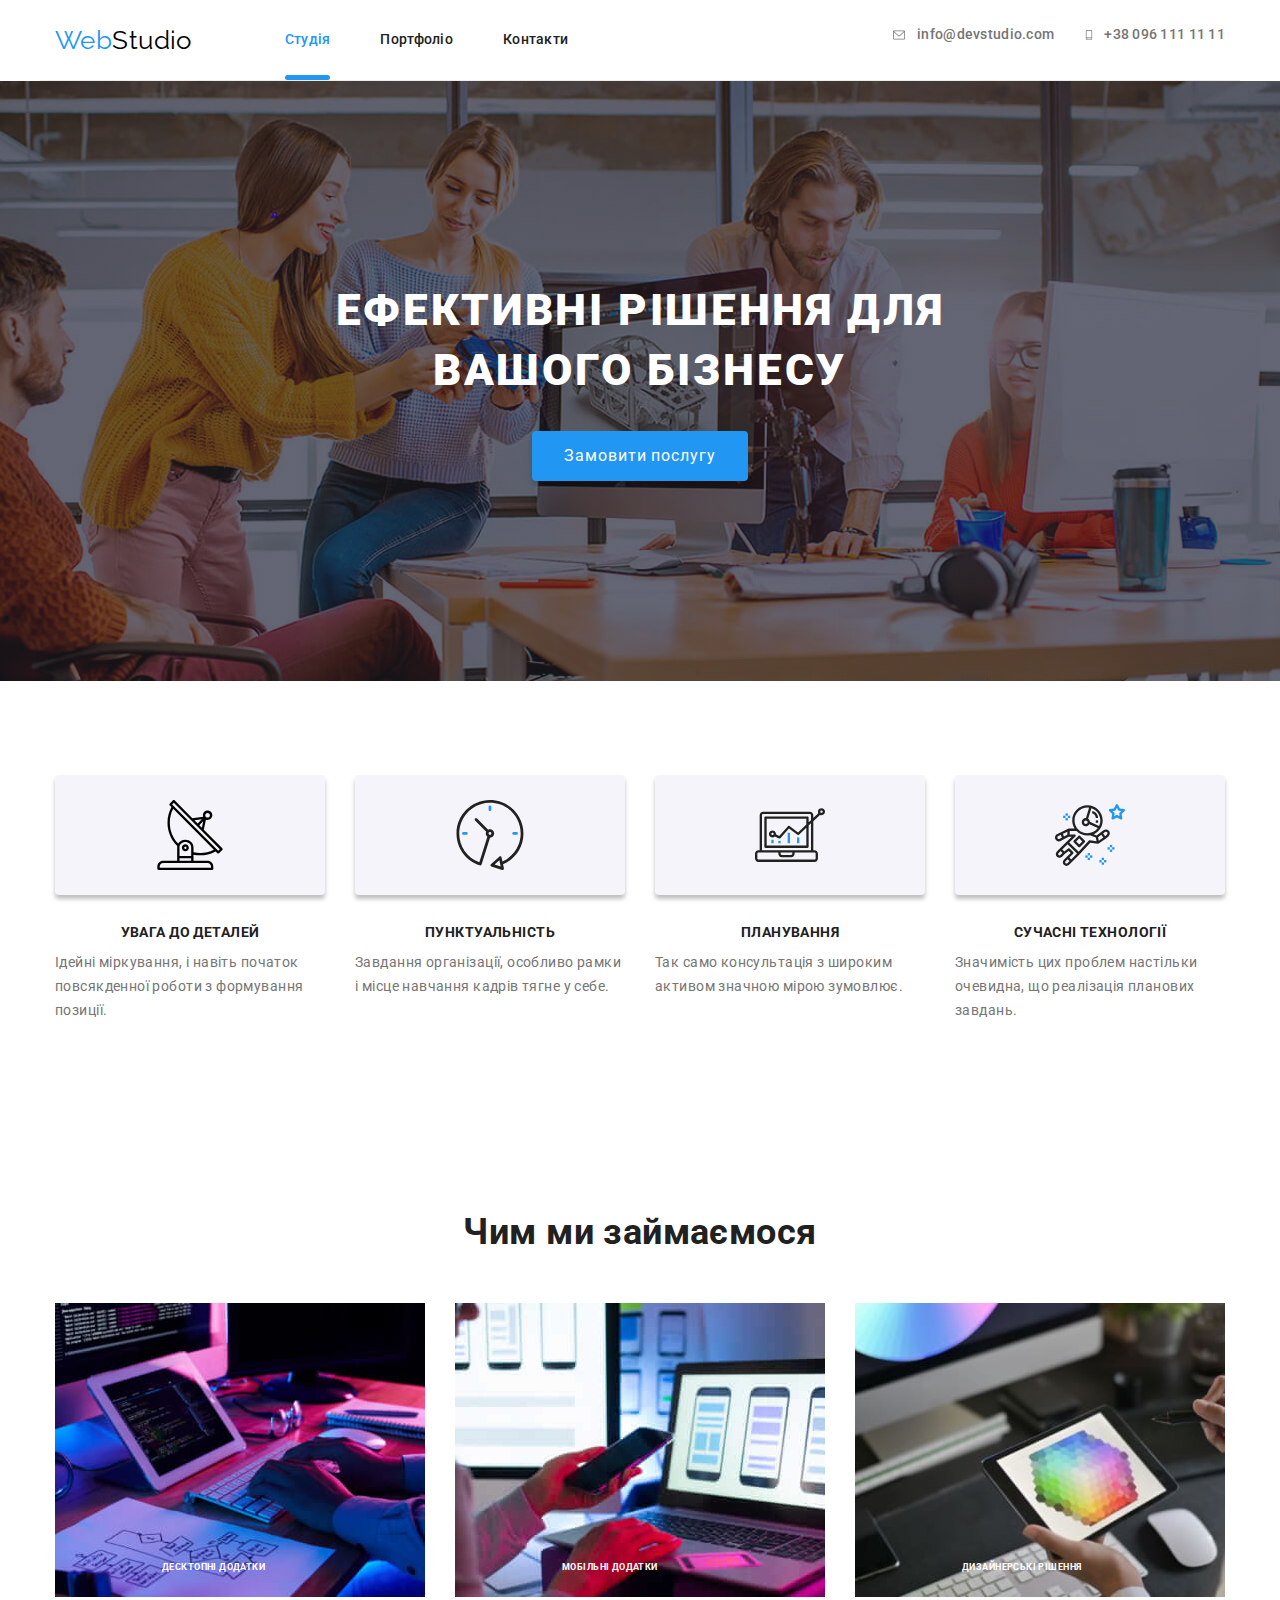
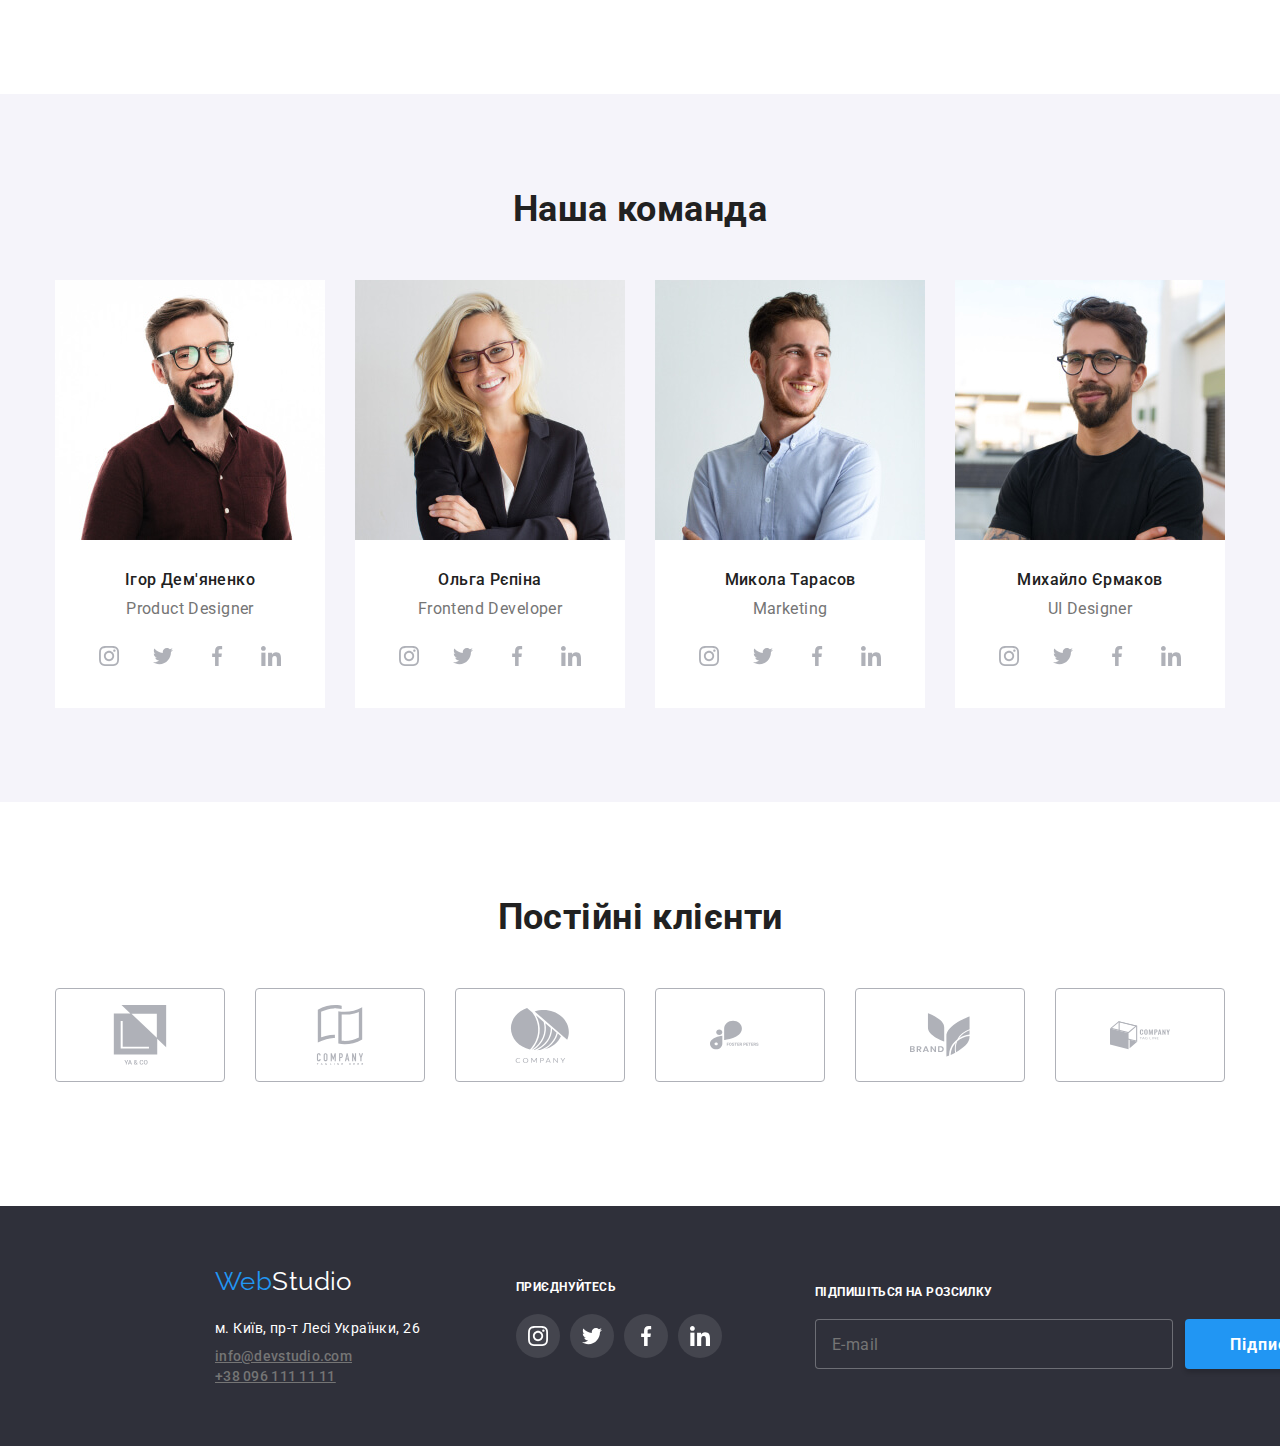
==== commit 71bcfdb2: "homework8" ====
--- a/index.html
+++ b/index.html
@@ -504,7 +504,7 @@
     </main>
     <footer class="footer">
       <div class="container footer__container">
-        <div class=".footer-wrapper">
+        <div class="footer-wrapper">
           <a href="./index.html" class="logo footer-wrapper__footer-logo">
             <span class="logo__accent">Web</span>Studio</a
           >
--- a/css/main.min.css
+++ b/css/main.min.css
@@ -1 +1 @@
-:root{--primary-text-color: #757575;--primery-title-color: #212121;--accent-color: #2196F3;--primary-white-color: #FFFFFF;--footer-hero-background-color: #2F303A;--header-logo-color: #000000;--staff-color: #F5F4FA;--icon-color: #AFB1B8}/*! modern-normalize v1.1.0 | MIT License | https://github.com/sindresorhus/modern-normalize */*,::before,::after{-webkit-box-sizing:border-box;box-sizing:border-box}html{line-height:1.15;-webkit-text-size-adjust:100%;-moz-tab-size:4;-o-tab-size:4;tab-size:4}body{margin:0;font-family:system-ui,-apple-system,"Segoe UI",Roboto,Helvetica,Arial,sans-serif,"Apple Color Emoji","Segoe UI Emoji"}hr{height:0;color:inherit}abbr[title]{-webkit-text-decoration:underline dotted;text-decoration:underline dotted}b,strong{font-weight:bolder}code,kbd,samp,pre{font-family:ui-monospace,SFMono-Regular,Consolas,"Liberation Mono",Menlo,monospace;font-size:1em}small{font-size:80%}sub,sup{font-size:75%;line-height:0;position:relative;vertical-align:baseline}sub{bottom:-0.25em}sup{top:-0.5em}table{text-indent:0;border-color:inherit}button,input,optgroup,select,textarea{font-family:inherit;font-size:100%;line-height:1.15;margin:0}button,select{text-transform:none}button,[type=button],[type=reset],[type=submit]{-webkit-appearance:button}::-moz-focus-inner{border-style:none;padding:0}:-moz-focusring{outline:1px dotted ButtonText}:-moz-ui-invalid{box-shadow:none}legend{padding:0}progress{vertical-align:baseline}::-webkit-inner-spin-button,::-webkit-outer-spin-button{height:auto}[type=search]{-webkit-appearance:textfield;outline-offset:-2px}::-webkit-search-decoration{-webkit-appearance:none}::-webkit-file-upload-button{-webkit-appearance:button;font:inherit}summary{display:list-item}.circle-icon{display:-webkit-box;display:-ms-flexbox;display:flex;-webkit-box-pack:center;-ms-flex-pack:center;justify-content:center;-webkit-box-align:center;-ms-flex-align:center;align-items:center;border-radius:50%;width:44px;height:44px;fill:var(--icon-color);-webkit-transition:background-color 250ms cubic-bezier(0.4, 0, 0.2, 1),border-color 250ms cubic-bezier(0.4, 0, 0.2, 1),fill 250ms cubic-bezier(0.4, 0, 0.2, 1);transition:background-color 250ms cubic-bezier(0.4, 0, 0.2, 1),border-color 250ms cubic-bezier(0.4, 0, 0.2, 1),fill 250ms cubic-bezier(0.4, 0, 0.2, 1)}.circle-icon:hover,.circle-icon:focus{background-color:var(--accent-color);border-color:var(--accent-color);fill:var(--primary-white-color)}.hidden{visibility:hidden;position:absolute;width:1px;height:1px;padding:0;margin:-1px;-webkit-clip-path:inset(100%);clip-path:inset(100%);clip:rect(0 0 0 0);overflow:hidden;white-space:nowrap;border:0}.container{width:100%;max-width:480px;padding-left:15px;padding-right:15px;margin:0 auto}@media screen and (min-width: 768px){.container{max-width:768px}}@media screen and (min-width: 1200px){.container{max-width:1200px}}.features__container,.portfolio-button-container{padding-bottom:0}.footer__container{display:-webkit-box;display:-ms-flexbox;display:flex;padding-top:0;padding-bottom:0}.project-container{padding-top:50px;padding-bottom:94px}body{background-color:var(--primary-white-color);color:var(--primary-text-color);font-family:Roboto,sans-serif;font-size:14px;letter-spacing:.03em}.list{list-style:none;padding:0;margin:0}.link{text-decoration:none}.section{padding-top:94px;padding-bottom:94px}.work__section{display:-webkit-box;display:-ms-flexbox;display:flex;-webkit-box-pack:justify;-ms-flex-pack:justify;justify-content:space-between}.hero__button{display:inline-block;min-width:216px;height:50px;padding:10px 32px;text-align:center;border:none;border-radius:4px;background-color:var(--accent-color);color:var(--primary-white-color);-webkit-box-shadow:0px 4px 4px rgba(0,0,0,.15);box-shadow:0px 4px 4px rgba(0,0,0,.15);font-size:16px;line-height:1.9;letter-spacing:.06em;cursor:pointer;font-family:inherit;-webkit-transition:background-color 250ms cubic-bezier(0.4, 0, 0.2, 1);transition:background-color 250ms cubic-bezier(0.4, 0, 0.2, 1)}.hero__button:hover,.hero__button:focus{background-color:var(--accent-color)}.portfolio__button{display:inline-block;cursor:pointer;text-align:center;border-radius:4px;border:none;height:38px;padding:6px 22px;background-color:#f5f4fa;color:var(--primery-title-color);font-weight:500;font-size:16px;line-height:1.63;font-family:inherit;-webkit-transition:background-color 250ms cubic-bezier(0.4, 0, 0.2, 1),color 250ms cubic-bezier(0.4, 0, 0.2, 1),-webkit-box-shadow 250ms cubic-bezier(0.4, 0, 0.2, 1);transition:background-color 250ms cubic-bezier(0.4, 0, 0.2, 1),color 250ms cubic-bezier(0.4, 0, 0.2, 1),-webkit-box-shadow 250ms cubic-bezier(0.4, 0, 0.2, 1);transition:background-color 250ms cubic-bezier(0.4, 0, 0.2, 1),color 250ms cubic-bezier(0.4, 0, 0.2, 1),box-shadow 250ms cubic-bezier(0.4, 0, 0.2, 1);transition:background-color 250ms cubic-bezier(0.4, 0, 0.2, 1),color 250ms cubic-bezier(0.4, 0, 0.2, 1),box-shadow 250ms cubic-bezier(0.4, 0, 0.2, 1),-webkit-box-shadow 250ms cubic-bezier(0.4, 0, 0.2, 1)}.portfolio__button--current{padding:6px 25px;background-color:var(--accent-color);color:var(--primary-white-color)}.portfolio__button:hover,.portfolio__button:focus{background-color:var(--accent-color);color:var(--primary-white-color);-webkit-box-shadow:0 4px 4px 0 rgba(0,0,0,.25);box-shadow:0 4px 4px 0 rgba(0,0,0,.25)}.modal-cross-btn{position:absolute;display:-webkit-box;display:-ms-flexbox;display:flex;-webkit-box-pack:center;-ms-flex-pack:center;justify-content:center;-webkit-box-align:center;-ms-flex-align:center;align-items:center;top:8px;right:8px;width:30px;height:30px;cursor:pointer;border:1px solid rgba(0,0,0,.1);border-radius:50%;background-color:var(--primary-white-color)}.modal-cross-btn:hover{fill:var(--accent-color)}.modal-main-btn{width:200px;height:50px;padding:10px 52px;margin:30px auto 40px auto;font-weight:700;font-size:16px;line-height:1.88;letter-spacing:.06em;cursor:pointer;-webkit-box-shadow:0px 4px 4px rgba(0,0,0,.15);box-shadow:0px 4px 4px rgba(0,0,0,.15);border-radius:4px;background-color:var(--accent-color);color:var(--primary-white-color)}.checkbox-form{display:-webkit-box;display:-ms-flexbox;display:flex;-webkit-box-orient:horizontal;-webkit-box-direction:normal;-ms-flex-direction:row;flex-direction:row;-webkit-box-align:center;-ms-flex-align:center;align-items:center;margin-top:18px}.checkbox-form__ramka{margin-right:8.38px;width:16px;height:15px;border:2px solid #000;border-radius:4px;-webkit-box-shadow:0px 4px 4px rgba(0,0,0,.25);box-shadow:0px 4px 4px rgba(0,0,0,.25);border-color:var(--primery-title-color)}.checkbox-form__hidden:checked+.checkbox-form__ramka{background-color:var(--accent-color);background-image:url(/images/ptichka.svg);background-size:contain;border-color:var(--accent-color)}.checkbox-form__hidden{position:absolute;clip:rect(1px 1px 1px 1px);clip:rect(1px, 1px, 1px, 1px);padding:0;border:0;height:1px;width:1px}.checkbox-form__modal-text{margin:0;margin-left:8.38px}.checkbox-form__agreement-link{color:var(--accent-color)}.checkbox:checked+.icon{background-color:var(--accent-color)}.logo{display:inline-block;text-decoration:none;margin-right:93px;font-family:"Raleway",variable;font-size:26px;line-height:1.19;color:var(--header-logo-color)}.logo__accent{color:var(--accent-color)}.mobile-menu{position:fixed;top:0;left:0;width:100vw;height:100vw;background-color:var(--primary-white-color);padding:48px 40px;z-index:9;-webkit-transform:translateY(-100%);transform:translateY(-100%)}.mobile-menu.is-open{-webkit-transform:translateY(0);transform:translateY(0)}@media screen and (min-width: 768px){.mobile-menu{display:none}}.mobile-menu__link{display:block;margin-bottom:32px;font-weight:500;font-size:40px;line-height:1.18;letter-spacing:.02em;color:var(--primery-title-color)}.mobile-menu__link:hover,.mobile-menu__link:focus{color:var(--accent-color)}.mobile-menu__link--current{color:var(--accent-color)}.mobile-menu__link--tel{font-weight:500;font-size:34px;line-height:1.18;letter-spacing:.02em;color:var(--accent-color)}.mobile-menu__link--mail{font-weight:500;font-size:24px;line-height:1.17;letter-spacing:.02em;color:var(--primary-text-color)}.menu-socials{display:-webkit-box;display:-ms-flexbox;display:flex;-ms-flex-wrap:wrap;flex-wrap:wrap;margin-top:64px}.menu-socials__link{display:inline-block;padding-right:10px;font-weight:500;font-size:18px;line-height:22px;letter-spacing:.02em;text-decoration:none;color:var(--accent-color)}.menu-socials__link:not(:first-child){padding-left:10px}.main-nav__menu-button{position:absolute;top:10px;right:15px;display:block;margin-left:auto;border:none;background-color:rgba(0,0,0,0);cursor:pointer;-webkit-transition:fill 250ms cubic-bezier(0.4, 0, 0.2, 1);transition:fill 250ms cubic-bezier(0.4, 0, 0.2, 1)}.main-nav__menu-button:hover{fill:var(--accent-color)}.main-nav__menu-button:focus{fill:var(--accent-color)}.navigation{display:-webkit-box;display:-ms-flexbox;display:flex}.navigation .logo{display:-webkit-box;display:-ms-flexbox;display:flex;-webkit-box-align:center;-ms-flex-align:center;align-items:center}.site-nav{display:none}@media screen and (min-width: 768px){.site-nav{display:-webkit-box;display:-ms-flexbox;display:flex}}.site-nav .item+.item{margin-left:50px}.project-overlay{position:relative;overflow:hidden}.project-overlay__text{position:absolute;top:0;left:0;width:100%;height:100%;padding:63px 24px;text-decoration:none;margin:0;font-weight:400;font-size:18px;line-height:1.56;letter-spacing:.03em;color:var(--primary-white-color);background-color:rgba(33,150,243,.9);-webkit-transform:translateY(101%);transform:translateY(101%);-webkit-transition:-webkit-transform 250ms cubic-bezier(0.4, 0, 0.2, 1);transition:-webkit-transform 250ms cubic-bezier(0.4, 0, 0.2, 1);transition:transform 250ms cubic-bezier(0.4, 0, 0.2, 1);transition:transform 250ms cubic-bezier(0.4, 0, 0.2, 1), -webkit-transform 250ms cubic-bezier(0.4, 0, 0.2, 1)}.project-overlay__picture{display:block}.project-overlay__text{margin:0}.project__link:hover .project-overlay__text{-webkit-transform:translateY(0);transform:translateY(0)}.project__link:focus .project-overlay__text{-webkit-transform:translateY(0);transform:translateY(0)}.site-nav__link{position:relative;display:block;padding-top:32px;padding-bottom:32px;font-weight:500;line-height:1.14;letter-spacing:.02em;color:var(--primery-title-color);-webkit-transition:color 250ms cubic-bezier(0.4, 0, 0.2, 1);transition:color 250ms cubic-bezier(0.4, 0, 0.2, 1)}.site-nav__link--current::after{content:"";position:absolute;display:block;left:0;bottom:0;width:100%;height:5px;border-radius:5px;opacity:1;background-color:var(--accent-color);-webkit-transition:opacity 250ms cubic-bezier(0.4, 0, 0.2, 1);transition:opacity 250ms cubic-bezier(0.4, 0, 0.2, 1)}.site-nav__link:hover,.site-nav__link:focus{color:var(--accent-color)}.site-nav__link--current{color:var(--accent-color)}.footer-wrapper__footer-link{color:rgba(255,255,255,.6)}.footer-wrapper__footer-link-list .item:not(:last-child){margin-bottom:9px}.clients__link{display:-webkit-box;display:-ms-flexbox;display:flex;-webkit-box-pack:justify;-ms-flex-pack:justify;justify-content:space-between;-webkit-box-align:center;-ms-flex-align:center;align-items:center;cursor:pointer;padding:16px 32px;border:1px solid var(--icon-color);border-radius:4px;fill:var(--icon-color);-webkit-transition:background-color 250ms cubic-bezier(0.4, 0, 0.2, 1),border-color 250ms cubic-bezier(0.4, 0, 0.2, 1),fill 250ms cubic-bezier(0.4, 0, 0.2, 1);transition:background-color 250ms cubic-bezier(0.4, 0, 0.2, 1),border-color 250ms cubic-bezier(0.4, 0, 0.2, 1),fill 250ms cubic-bezier(0.4, 0, 0.2, 1)}.clients__link:hover,.clients__link:focus{border-color:var(--accent-color);fill:var(--accent-color)}.social-icon-list__link{fill:var(--primary-white-color);background-color:rgba(255,255,255,.1)}.social-icon-list{display:-webkit-box;display:-ms-flexbox;display:flex;width:206px;height:44px}.social-icon-list .item:not(:last-child){margin-right:10px}.footer-wrapper__address-text{width:231px;height:21px;margin-bottom:9px;font-style:normal;line-height:1.71;color:var(--primary-white-color)}.backdrop{position:fixed;top:0;left:0;width:100%;height:100%;background-color:rgba(0,0,0,.2);-webkit-transition-property:none;transition-property:none;-webkit-transition-duration:500ms;transition-duration:500ms;-webkit-transition-timing-function:cubic-bezier(0.4, 0, 0.2, 1);transition-timing-function:cubic-bezier(0.4, 0, 0.2, 1)}.backdrop.is-hidden{opacity:0;pointer-events:none}.contact-nav__burger{background-color:rgba(0,0,0,0);border:none;outline:none}@media screen and (min-width: 768px){.contact-nav__burger{display:none}}.contact-nav__burger-icon{cursor:pointer;fill:var(--primery-title-color)}.contact-nav__burger-icon:hover{fill:var(--accent-color)}.contact-nav__burger-icon:focus{fill:var(--accent-color)}.contacts-nav{display:none}@media screen and (min-width: 768px){.contacts-nav{display:-webkit-box;display:-ms-flexbox;display:flex;-webkit-box-orient:vertical;-webkit-box-direction:normal;-ms-flex-direction:column;flex-direction:column;margin-left:auto}.contacts-nav .item:not(:last-child){margin-bottom:10px}}@media screen and (min-width: 768px)and (min-width: 1200px){.contacts-nav{-webkit-box-orient:horizontal;-webkit-box-direction:normal;-ms-flex-direction:row;flex-direction:row}.contacts-nav .item:not(:last-child){margin-right:30px}}.contacts-nav__link{display:-webkit-box;display:-ms-flexbox;display:flex;-webkit-box-align:center;-ms-flex-align:center;align-items:center;color:var(--primary-text-color);font-weight:500;line-height:1.4;letter-spacing:.02em;-webkit-transition:color 250ms cubic-bezier(0.4, 0, 0.2, 1);transition:color 250ms cubic-bezier(0.4, 0, 0.2, 1)}.contacts-nav__link:hover,.contacts-nav__link:focus{color:var(--accent-color)}.contacts-nav__icon{display:inline-block;margin-right:10px;fill:currentColor}.clients__title{margin-bottom:50px}.work__title,.team__title,.clients__title{margin-top:0;margin-bottom:50px;width:366px;margin-left:auto;margin-right:auto;text-align:center;font-size:36px;line-height:1.17;color:var(--primery-title-color)}.project-examples__project-title{margin-top:0;margin-bottom:4px;font-size:18px;line-height:2;letter-spacing:.06em;color:var(--primery-title-color)}.features__title{margin-top:0;margin-bottom:10px;width:270px;font-size:14px;line-height:1.14;color:var(--primery-title-color)}.footer-title{line-height:1.14;text-transform:uppercase;margin-bottom:20px;margin-top:0;color:var(--primary-white-color)}.team__title{width:264px}.modal__title{margin-top:0;margin-bottom:12px;text-align:center;font-weight:700;font-size:20px;line-height:1.15;color:#212121}.header__container{display:-webkit-box;display:-ms-flexbox;display:flex;-webkit-box-align:center;-ms-flex-align:center;align-items:center;-webkit-box-pack:justify;-ms-flex-pack:justify;justify-content:space-between;height:100%;border-bottom:1px solid #ececec}@media screen and (min-width: 768px){.header__container{-webkit-box-pack:start;-ms-flex-pack:start;justify-content:start;height:auto}}.hero{max-width:1600px;max-height:600px;margin-right:auto;margin-left:auto;padding-top:118px;padding-bottom:118px;text-align:center;background-color:var(--footer-hero-background-color);background-image:-webkit-gradient(linear, left top, right top, from(rgba(47, 48, 58, 0.4)), to(rgba(47, 48, 58, 0.4))),url("../images/Hero.jpg");background-image:linear-gradient(to right, rgba(47, 48, 58, 0.4), rgba(47, 48, 58, 0.4)),url("../images/Hero.jpg");background-position:center;background-repeat:no-repeat;background-size:cover}@media(min-device-pixel-ratio: 2),screen and (-webkit-min-device-pixel-ratio: 2),screen and (min-resolution: 192dpi),screen and (min-resolution: 2dppx){.hero{background-image:-webkit-gradient(linear, left top, left bottom, from(rgba(47, 48, 58, 0.4)), to(rgba(47, 48, 58, 0.4))),url(/images/hero/hero-mob@2x.jpg);background-image:linear-gradient(rgba(47, 48, 58, 0.4), rgba(47, 48, 58, 0.4)),url(/images/hero/hero-mob@2x.jpg)}}@media screen and (min-width: 768px){.hero{background-image:-webkit-gradient(linear, left top, left bottom, from(rgba(47, 48, 58, 0.4)), to(rgba(47, 48, 58, 0.4))),url(/images/hero/hero-tablet.jpg);background-image:linear-gradient(rgba(47, 48, 58, 0.4), rgba(47, 48, 58, 0.4)),url(/images/hero/hero-tablet.jpg)}}@media screen and (min-width: 768px)and (min-device-pixel-ratio: 2),screen and (min-width: 768px)and (-webkit-min-device-pixel-ratio: 2),screen and (min-width: 768px)and (min-resolution: 192dpi),screen and (min-width: 768px)and (min-resolution: 2dppx){.hero{background-image:-webkit-gradient(linear, left top, left bottom, from(rgba(47, 48, 58, 0.4)), to(rgba(47, 48, 58, 0.4))),url(/images/hero/hero-tablet@2x.jpg);background-image:linear-gradient(rgba(47, 48, 58, 0.4), rgba(47, 48, 58, 0.4)),url(/images/hero/hero-tablet@2x.jpg)}}@media screen and (min-width: 1200px){.hero{padding-top:200px;padding-bottom:280px;background-image:-webkit-gradient(linear, left top, left bottom, from(rgba(47, 48, 58, 0.4)), to(rgba(47, 48, 58, 0.4))),url(/images/hero/hero-desk.jpg);background-image:linear-gradient(rgba(47, 48, 58, 0.4), rgba(47, 48, 58, 0.4)),url(/images/hero/hero-desk.jpg)}}@media screen and (min-width: 1200px)and (min-device-pixel-ratio: 2),screen and (min-width: 1200px)and (-webkit-min-device-pixel-ratio: 2),screen and (min-width: 1200px)and (min-resolution: 192dpi),screen and (min-width: 1200px)and (min-resolution: 2dppx){.hero{background-image:-webkit-gradient(linear, left top, left bottom, from(rgba(47, 48, 58, 0.4)), to(rgba(47, 48, 58, 0.4))),url(/images/hero/hero-desk@2x.jpg);background-image:linear-gradient(rgba(47, 48, 58, 0.4), rgba(47, 48, 58, 0.4)),url(/images/hero/hero-desk@2x.jpg)}}.hero__title{margin:0 auto 30px;max-width:360px;text-transform:uppercase;font-weight:900;font-size:26px;line-height:1.62;letter-spacing:.06em;color:var(--primary-white-color)}@media screen and (min-width: 1200px){.hero__title{max-width:696px;font-size:44px;line-height:1.36}}.features__features-list{display:-webkit-box;display:-ms-flexbox;display:flex;-ms-flex-wrap:wrap;flex-wrap:wrap;-webkit-box-pack:center;-ms-flex-pack:center;justify-content:center}.features__features-list .item{width:100%}@media screen and (min-width: 768px){.features__features-list .item{width:calc((100% - 30px)/2);max-width:354px}.features__features-list .item:nth-child(odd){margin-right:30px}.features__features-list .item:nth-child(n+3){margin-top:30px}}@media screen and (min-width: 1200px){.features__features-list .item{width:calc((100% - 90px)/4);width:270px}.features__features-list .item:nth-child(n+3){margin-top:0}.features__features-list .item:not(:last-child){margin-right:30px}}.features__details{display:-webkit-box;display:-ms-flexbox;display:flex;-webkit-box-pack:center;-ms-flex-pack:center;justify-content:center;-webkit-box-align:center;-ms-flex-align:center;align-items:center;margin-bottom:10px;height:120px;border-radius:4px;-webkit-box-shadow:0 4px 4px 0 rgba(0,0,0,.25);box-shadow:0 4px 4px 0 rgba(0,0,0,.25);background-color:var(--staff-color)}@media screen and (min-width: 768px){.features__details{margin-bottom:30px}}.features__text{margin-top:0;margin-bottom:0;line-height:1.71}.clients{margin-left:auto;margin-right:auto;background-color:var(--primary-white-color)}.clients__list{display:-webkit-box;display:-ms-flexbox;display:flex;-ms-flex-wrap:wrap;flex-wrap:wrap;-webkit-box-pack:center;-ms-flex-pack:center;justify-content:center}.clients__item{width:100%;max-width:210px;width:calc((100% - 30px)/2)}.clients__item:not(:nth-child(2n)){margin-right:30px;margin-bottom:30px}.clients__item:nth-last-child(-n+2){margin-bottom:0}@media screen and (min-width: 768px){.clients__item{width:calc((100% - 60px)/3);max-width:226px}.clients__item:not(:nth-child(2n)){margin-right:0}.clients__item:not(:nth-child(3n)){margin-right:30px}}@media screen and (min-width: 1200px){.clients__item{width:calc((100% - 150px)/6);margin-bottom:0;max-width:170px}.clients__item:not(:last-child){margin-right:30px}}.business-card{padding-top:30px;padding-bottom:30px;width:270px;height:168px;text-align:center;background-color:var(--primary-white-color)}.business-card__name{margin-top:0;margin-bottom:10px;font-weight:500;font-size:16px;line-height:1.19;color:var(--primery-title-color)}.business-card__text{display:inline-block;min-width:76px;margin:0;font-size:16px;line-height:1.19}.business-card__icons-list{display:-webkit-box;display:-ms-flexbox;display:flex;-webkit-box-pack:center;-ms-flex-pack:center;justify-content:center;margin-top:16px;padding:0 32px 30px;margin-left:auto;margin-right:auto;width:206px;height:44px}.business-card__icons-list .item:not(:last-child){margin-right:10px}.footer{min-width:1600px;padding-top:60px;padding-bottom:60px;background:var(--footer-hero-background-color);margin:0 auto}.footer__footer-link{color:rgba(255,255,255,.6)}.footer__footer-link-list .item:not(:last-child){margin-bottom:9px}.footer-social{display:-webkit-box;display:-ms-flexbox;display:flex;-webkit-box-orient:vertical;-webkit-box-direction:normal;-ms-flex-direction:column;flex-direction:column;width:206px;height:80px;padding-top:15px;margin-left:70px;margin-right:93px;padding-bottom:97px}.footer-form{display:-webkit-box;display:-ms-flexbox;display:flex;-webkit-box-orient:vertical;-webkit-box-direction:normal;-ms-flex-direction:column;flex-direction:column;width:570px;height:86px;padding-top:20px;padding-bottom:83px}.footer-form__spam{display:-webkit-box;display:-ms-flexbox;display:flex}.footer-form__spam-field{width:358px;height:50px;background-color:#2f303a;border:1px solid rgba(255,255,255,.3);border-radius:4px;padding:15px 0 15px 16px;font-weight:400;font-size:16px;line-height:1.25;letter-spacing:.03em;color:rgba(255,255,255,.6)}.footer-form__spam-field input::-webkit-input-placeholder{font-weight:400;font-size:30px}.footer-form__spam-field input::-moz-placeholder{font-weight:400;font-size:30px}.footer-form__spam-field input:-ms-input-placeholder{font-weight:400;font-size:30px}.footer-form__spam-field input::-ms-input-placeholder{font-weight:400;font-size:30px}.footer-form__spam-field input::placeholder{font-weight:400;font-size:30px}.footer-form__spam-btn{display:-webkit-box;display:-ms-flexbox;display:flex;-webkit-box-pack:center;-ms-flex-pack:center;justify-content:center;-webkit-box-align:center;-ms-flex-align:center;align-items:center;margin-left:12px;padding:10px 0 10px 28px;cursor:pointer;width:200px;font-weight:700;font-size:16px;line-height:1.86;letter-spacing:.06em;color:var(--primary-white-color);background-color:var(--accent-color);background:#2196f3;-webkit-box-shadow:0px 4px 4px rgba(0,0,0,.15);box-shadow:0px 4px 4px rgba(0,0,0,.15);border:none;border-radius:4px}.footer-form__icon{margin-left:10px;fill:var(--primary-white-color)}.footer-wrapper{display:-webkit-box;display:-ms-flexbox;display:flex;margin-right:70px}.footer-wrapper__footer-logo{display:inline-block;margin-right:0;padding:0;margin-bottom:20px;color:var(--primary-white-color)}.footer-wrapper__address-text{width:231px;height:21px;margin-bottom:9px;font-style:normal;line-height:1.71;color:var(--primary-white-color)}.modal{position:absolute;left:50%;top:50%;-webkit-transform:translate(-50%, -50%);transform:translate(-50%, -50%);min-width:528px;height:581px;padding:40px;background-color:var(--primary-white-color);-webkit-box-shadow:0px 1px 3px rgba(0,0,0,.12),0px 1px 1px rgba(0,0,0,.14),0px 2px 1px rgba(0,0,0,.2);box-shadow:0px 1px 3px rgba(0,0,0,.12),0px 1px 1px rgba(0,0,0,.14),0px 2px 1px rgba(0,0,0,.2);border-radius:4px}.modal__form-field{width:100%;margin-top:0;display:-webkit-box;display:-ms-flexbox;display:flex;-webkit-box-orient:vertical;-webkit-box-direction:normal;-ms-flex-direction:column;flex-direction:column}.modal__form-field .modal__icon{position:absolute;bottom:11px;left:14px;cursor:pointer}.modal__form-label{position:relative;display:block;display:-webkit-box;display:-ms-flexbox;display:flex;-webkit-box-orient:vertical;-webkit-box-direction:normal;-ms-flex-direction:column;flex-direction:column;width:100%;margin-top:10px}.modal__form-label:first-child{margin-top:0px}.modal__form-input{width:100%;height:40px;padding:0;padding-left:42px;margin:0;margin-top:4px;cursor:pointer;border:1px solid rgba(33,33,33,.2);border-radius:4px}.modal__form-input:hover{border-color:var(--accent-color)}.modal__form-input:hover+.modal__icon{fill:var(--accent-color)}.modal__form-input:focus{border-color:var(--accent-color)}.modal__form-input:focus+.modal__icon{fill:var(--accent-color)}.modal__form-textarea::-webkit-input-placeholder{font-weight:400;font-size:12px;line-height:14px;letter-spacing:.01em;color:rgba(117,117,117,.5)}.modal__form-textarea::-moz-placeholder{font-weight:400;font-size:12px;line-height:14px;letter-spacing:.01em;color:rgba(117,117,117,.5)}.modal__form-textarea:-ms-input-placeholder{font-weight:400;font-size:12px;line-height:14px;letter-spacing:.01em;color:rgba(117,117,117,.5)}.modal__form-textarea::-ms-input-placeholder{font-weight:400;font-size:12px;line-height:14px;letter-spacing:.01em;color:rgba(117,117,117,.5)}.modal__form-textarea::placeholder{font-weight:400;font-size:12px;line-height:14px;letter-spacing:.01em;color:rgba(117,117,117,.5)}.modal__form-textarea{margin-top:4px;padding:12px 16px;width:448px;height:120px;resize:none;border:1px solid rgba(33,33,33,.2);border-radius:4px}.modal__form-privacy{position:relative}.modal__form-privacy .modal__icon{position:absolute;top:17px;left:-2px}.modal__form-privacy .icon{position:absolute;top:50px;left:-2px}.portfolio__button-list{display:-webkit-box;display:-ms-flexbox;display:flex;-webkit-box-pack:center;-ms-flex-pack:center;justify-content:center;margin-bottom:34px}.portfolio__button-list .item:not(:last-child){margin-right:8px}.portfolio__project .text{font-size:16px;line-height:1.88;color:var(--primary-text-color)}.project{display:-webkit-box;display:-ms-flexbox;display:flex;-ms-flex-wrap:wrap;flex-wrap:wrap}.project-examples{padding:20px 24px;width:370px;background:var(--primary-white-color);border:1px solid #eee}.project-examples__text{font-weight:400;font-size:16px;line-height:30px;letter-spacing:.03em;color:var(--primary-text-color)}.project .item{margin-right:30px;margin-bottom:30px}.project .item:nth-child(3n){margin-right:0}.project .item:nth-last-child(-n+3){margin-bottom:0}.project .item:hover{-webkit-box-shadow:0 4px 4px 0 rgba(0,0,0,.25);box-shadow:0 4px 4px 0 rgba(0,0,0,.25)}.team{background-color:var(--staff-color)}@media screen and (min-width: 768px){.team__cards-list{display:-webkit-box;display:-ms-flexbox;display:flex;-ms-flex-wrap:wrap;flex-wrap:wrap}.team__cards-list .team-cards{width:100%;width:calc((100% - 30px)/2);max-width:354px;margin-bottom:30px}}@media screen and (min-width: 1200px){.team__cards-list{-webkit-box-pack:justify;-ms-flex-pack:justify;justify-content:space-between}.team__cards-list .team-cards{width:calc((100% - 90px)/4);max-width:270px}}.team-cards__photo{display:block}.team-cards:hover{-webkit-box-shadow:0 4px 4px 0 rgba(0,0,0,.25);box-shadow:0 4px 4px 0 rgba(0,0,0,.25)}@media screen and (max-width: 1199px){.work{display:none;padding-bottom:94px}}.work-design{position:relative}.work-backgroung{position:absolute;left:0;bottom:0;width:100%;height:70px;background-image:-webkit-gradient(linear, left top, right top, from(rgba(47, 48, 58, 0.8)), to(rgba(47, 48, 58, 0.8)));background-image:linear-gradient(to right, rgba(47, 48, 58, 0.8), rgba(47, 48, 58, 0.8))}.work-backgroung__text{position:absolute;left:107px;bottom:27px;margin:0;padding:0;color:var(--primary-white-color);text-transform:uppercase}/*# sourceMappingURL=main.min.css.map */+:root{--primary-text-color: #757575;--primery-title-color: #212121;--accent-color: #2196F3;--primary-white-color: #FFFFFF;--footer-hero-background-color: #2F303A;--header-logo-color: #000000;--staff-color: #F5F4FA;--icon-color: #AFB1B8}/*! modern-normalize v1.1.0 | MIT License | https://github.com/sindresorhus/modern-normalize */*,::before,::after{-webkit-box-sizing:border-box;box-sizing:border-box}html{line-height:1.15;-webkit-text-size-adjust:100%;-moz-tab-size:4;-o-tab-size:4;tab-size:4}body{margin:0;font-family:system-ui,-apple-system,"Segoe UI",Roboto,Helvetica,Arial,sans-serif,"Apple Color Emoji","Segoe UI Emoji"}hr{height:0;color:inherit}abbr[title]{-webkit-text-decoration:underline dotted;text-decoration:underline dotted}b,strong{font-weight:bolder}code,kbd,samp,pre{font-family:ui-monospace,SFMono-Regular,Consolas,"Liberation Mono",Menlo,monospace;font-size:1em}small{font-size:80%}sub,sup{font-size:75%;line-height:0;position:relative;vertical-align:baseline}sub{bottom:-0.25em}sup{top:-0.5em}table{text-indent:0;border-color:inherit}button,input,optgroup,select,textarea{font-family:inherit;font-size:100%;line-height:1.15;margin:0}button,select{text-transform:none}button,[type=button],[type=reset],[type=submit]{-webkit-appearance:button}::-moz-focus-inner{border-style:none;padding:0}:-moz-focusring{outline:1px dotted ButtonText}:-moz-ui-invalid{box-shadow:none}legend{padding:0}progress{vertical-align:baseline}::-webkit-inner-spin-button,::-webkit-outer-spin-button{height:auto}[type=search]{-webkit-appearance:textfield;outline-offset:-2px}::-webkit-search-decoration{-webkit-appearance:none}::-webkit-file-upload-button{-webkit-appearance:button;font:inherit}summary{display:list-item}.circle-icon{display:-webkit-box;display:-ms-flexbox;display:flex;-webkit-box-pack:center;-ms-flex-pack:center;justify-content:center;-webkit-box-align:center;-ms-flex-align:center;align-items:center;border-radius:50%;width:44px;height:44px;fill:var(--icon-color);-webkit-transition:background-color 250ms cubic-bezier(0.4, 0, 0.2, 1),border-color 250ms cubic-bezier(0.4, 0, 0.2, 1),fill 250ms cubic-bezier(0.4, 0, 0.2, 1);transition:background-color 250ms cubic-bezier(0.4, 0, 0.2, 1),border-color 250ms cubic-bezier(0.4, 0, 0.2, 1),fill 250ms cubic-bezier(0.4, 0, 0.2, 1)}.circle-icon:hover,.circle-icon:focus{background-color:var(--accent-color);border-color:var(--accent-color);fill:var(--primary-white-color)}.hidden{visibility:hidden;position:absolute;width:1px;height:1px;padding:0;margin:-1px;-webkit-clip-path:inset(100%);clip-path:inset(100%);clip:rect(0 0 0 0);overflow:hidden;white-space:nowrap;border:0}.container{width:100%;max-width:480px;padding-left:15px;padding-right:15px;margin:0 auto}@media screen and (min-width: 768px){.container{max-width:768px}}@media screen and (min-width: 1200px){.container{max-width:1200px}}.features__container,.portfolio-button-container{padding-bottom:0}.project-container{padding-top:50px;padding-bottom:94px}body{background-color:var(--primary-white-color);color:var(--primary-text-color);font-family:Roboto,sans-serif;font-size:14px;letter-spacing:.03em}.list{list-style:none;padding:0;margin:0}.link{text-decoration:none}.section{padding-top:60px;padding-bottom:94px}@media screen and (min-width: 1200px){.section{padding-top:94px}}.work__section{display:-webkit-box;display:-ms-flexbox;display:flex;-webkit-box-pack:justify;-ms-flex-pack:justify;justify-content:space-between}.hero__button{display:inline-block;min-width:216px;height:50px;padding:10px 32px;text-align:center;border:none;border-radius:4px;background-color:var(--accent-color);color:var(--primary-white-color);-webkit-box-shadow:0px 4px 4px rgba(0,0,0,.15);box-shadow:0px 4px 4px rgba(0,0,0,.15);font-size:16px;line-height:1.9;letter-spacing:.06em;cursor:pointer;font-family:inherit;-webkit-transition:background-color 250ms cubic-bezier(0.4, 0, 0.2, 1);transition:background-color 250ms cubic-bezier(0.4, 0, 0.2, 1)}.hero__button:hover,.hero__button:focus{background-color:var(--accent-color)}.portfolio__button{display:inline-block;cursor:pointer;text-align:center;border-radius:4px;border:none;height:38px;padding:6px 22px;background-color:#f5f4fa;color:var(--primery-title-color);font-weight:500;font-size:16px;line-height:1.63;font-family:inherit;-webkit-transition:background-color 250ms cubic-bezier(0.4, 0, 0.2, 1),color 250ms cubic-bezier(0.4, 0, 0.2, 1),-webkit-box-shadow 250ms cubic-bezier(0.4, 0, 0.2, 1);transition:background-color 250ms cubic-bezier(0.4, 0, 0.2, 1),color 250ms cubic-bezier(0.4, 0, 0.2, 1),-webkit-box-shadow 250ms cubic-bezier(0.4, 0, 0.2, 1);transition:background-color 250ms cubic-bezier(0.4, 0, 0.2, 1),color 250ms cubic-bezier(0.4, 0, 0.2, 1),box-shadow 250ms cubic-bezier(0.4, 0, 0.2, 1);transition:background-color 250ms cubic-bezier(0.4, 0, 0.2, 1),color 250ms cubic-bezier(0.4, 0, 0.2, 1),box-shadow 250ms cubic-bezier(0.4, 0, 0.2, 1),-webkit-box-shadow 250ms cubic-bezier(0.4, 0, 0.2, 1)}.portfolio__button--current{padding:6px 25px;background-color:var(--accent-color);color:var(--primary-white-color)}.portfolio__button:hover,.portfolio__button:focus{background-color:var(--accent-color);color:var(--primary-white-color);-webkit-box-shadow:0 4px 4px 0 rgba(0,0,0,.25);box-shadow:0 4px 4px 0 rgba(0,0,0,.25)}.modal-cross-btn{position:absolute;display:-webkit-box;display:-ms-flexbox;display:flex;-webkit-box-pack:center;-ms-flex-pack:center;justify-content:center;-webkit-box-align:center;-ms-flex-align:center;align-items:center;top:8px;right:8px;width:30px;height:30px;cursor:pointer;border:1px solid rgba(0,0,0,.1);border-radius:50%;background-color:var(--primary-white-color)}.modal-cross-btn:hover{fill:var(--accent-color)}.modal-main-btn{width:200px;height:50px;padding:10px 52px;margin:30px auto 40px auto;font-weight:700;font-size:16px;line-height:1.88;letter-spacing:.06em;cursor:pointer;-webkit-box-shadow:0px 4px 4px rgba(0,0,0,.15);box-shadow:0px 4px 4px rgba(0,0,0,.15);border-radius:4px;background-color:var(--accent-color);color:var(--primary-white-color)}.checkbox-form{display:-webkit-box;display:-ms-flexbox;display:flex;-webkit-box-orient:horizontal;-webkit-box-direction:normal;-ms-flex-direction:row;flex-direction:row;-webkit-box-align:center;-ms-flex-align:center;align-items:center;margin-top:18px}.checkbox-form__ramka{margin-right:8.38px;width:16px;height:15px;border:2px solid #000;border-radius:4px;-webkit-box-shadow:0px 4px 4px rgba(0,0,0,.25);box-shadow:0px 4px 4px rgba(0,0,0,.25);border-color:var(--primery-title-color)}.checkbox-form__hidden:checked+.checkbox-form__ramka{background-color:var(--accent-color);background-image:url(/images/ptichka.svg);background-size:contain;border-color:var(--accent-color)}.checkbox-form__hidden{position:absolute;clip:rect(1px 1px 1px 1px);clip:rect(1px, 1px, 1px, 1px);padding:0;border:0;height:1px;width:1px}.checkbox-form__modal-text{margin:0;margin-left:8.38px}.checkbox-form__agreement-link{color:var(--accent-color)}.checkbox:checked+.icon{background-color:var(--accent-color)}.logo{display:inline-block;text-decoration:none;width:100%;font-family:"Raleway",variable;font-size:26px;line-height:1.19;color:var(--header-logo-color)}@media screen and (min-width: 1200px){.logo{margin-right:93px}}.logo__accent{color:var(--accent-color)}.mobile-menu{position:fixed;top:0;left:0;width:100vw;height:100vw;background-color:var(--primary-white-color);padding:48px 40px;z-index:9;-webkit-transform:translateY(-100%);transform:translateY(-100%)}.mobile-menu.is-open{-webkit-transform:translateY(0);transform:translateY(0)}@media screen and (min-width: 768px){.mobile-menu{display:none}}.mobile-menu__link{display:block;margin-bottom:32px;font-weight:500;font-size:40px;line-height:1.18;letter-spacing:.02em;color:var(--primery-title-color)}.mobile-menu__link:hover,.mobile-menu__link:focus{color:var(--accent-color)}.mobile-menu__link--current{color:var(--accent-color)}.mobile-menu__link--tel{font-weight:500;font-size:34px;line-height:1.18;letter-spacing:.02em;color:var(--accent-color)}.mobile-menu__link--mail{font-weight:500;font-size:24px;line-height:1.17;letter-spacing:.02em;color:var(--primary-text-color)}.menu-socials{display:-webkit-box;display:-ms-flexbox;display:flex;-ms-flex-wrap:wrap;flex-wrap:wrap;margin-top:64px}.menu-socials__link{display:inline-block;padding-right:10px;font-weight:500;font-size:18px;line-height:22px;letter-spacing:.02em;text-decoration:none;color:var(--accent-color)}.menu-socials__link:not(:first-child){padding-left:10px}.main-nav__menu-button{position:absolute;top:10px;right:15px;display:block;margin-left:auto;border:none;background-color:rgba(0,0,0,0);cursor:pointer;-webkit-transition:fill 250ms cubic-bezier(0.4, 0, 0.2, 1);transition:fill 250ms cubic-bezier(0.4, 0, 0.2, 1)}.main-nav__menu-button:hover{fill:var(--accent-color)}.main-nav__menu-button:focus{fill:var(--accent-color)}.navigation{display:-webkit-box;display:-ms-flexbox;display:flex}.navigation .logo{display:-webkit-box;display:-ms-flexbox;display:flex;-webkit-box-align:center;-ms-flex-align:center;align-items:center}.site-nav{display:none}@media screen and (min-width: 768px){.site-nav{display:-webkit-box;display:-ms-flexbox;display:flex}}.site-nav .item+.item{margin-left:50px}.project-overlay{position:relative;overflow:hidden}.project-overlay__text{position:absolute;top:0;left:0;width:100%;height:100%;padding:63px 24px;text-decoration:none;margin:0;font-weight:400;font-size:18px;line-height:1.56;letter-spacing:.03em;color:var(--primary-white-color);background-color:rgba(33,150,243,.9);-webkit-transform:translateY(101%);transform:translateY(101%);-webkit-transition:-webkit-transform 250ms cubic-bezier(0.4, 0, 0.2, 1);transition:-webkit-transform 250ms cubic-bezier(0.4, 0, 0.2, 1);transition:transform 250ms cubic-bezier(0.4, 0, 0.2, 1);transition:transform 250ms cubic-bezier(0.4, 0, 0.2, 1), -webkit-transform 250ms cubic-bezier(0.4, 0, 0.2, 1)}.project-overlay__picture{display:block}.project-overlay__text{margin:0}.project__link:hover .project-overlay__text{-webkit-transform:translateY(0);transform:translateY(0)}.project__link:focus .project-overlay__text{-webkit-transform:translateY(0);transform:translateY(0)}.site-nav__link{position:relative;display:block;padding-top:32px;padding-bottom:32px;font-weight:500;line-height:1.14;letter-spacing:.02em;color:var(--primery-title-color);-webkit-transition:color 250ms cubic-bezier(0.4, 0, 0.2, 1);transition:color 250ms cubic-bezier(0.4, 0, 0.2, 1)}.site-nav__link--current::after{content:"";position:absolute;display:block;left:0;bottom:0;width:100%;height:5px;border-radius:5px;opacity:1;background-color:var(--accent-color);-webkit-transition:opacity 250ms cubic-bezier(0.4, 0, 0.2, 1);transition:opacity 250ms cubic-bezier(0.4, 0, 0.2, 1)}.site-nav__link:hover,.site-nav__link:focus{color:var(--accent-color)}.site-nav__link--current{color:var(--accent-color)}.footer-wrapper__footer-link{color:rgba(255,255,255,.6)}.footer-wrapper__footer-link-list .item:not(:last-child){margin-bottom:9px;width:100%;margin:0 auto}.clients__link{display:-webkit-box;display:-ms-flexbox;display:flex;-webkit-box-pack:justify;-ms-flex-pack:justify;justify-content:space-between;-webkit-box-align:center;-ms-flex-align:center;align-items:center;cursor:pointer;padding:16px 32px;border:1px solid var(--icon-color);border-radius:4px;fill:var(--icon-color);-webkit-transition:background-color 250ms cubic-bezier(0.4, 0, 0.2, 1),border-color 250ms cubic-bezier(0.4, 0, 0.2, 1),fill 250ms cubic-bezier(0.4, 0, 0.2, 1);transition:background-color 250ms cubic-bezier(0.4, 0, 0.2, 1),border-color 250ms cubic-bezier(0.4, 0, 0.2, 1),fill 250ms cubic-bezier(0.4, 0, 0.2, 1)}.clients__link:hover,.clients__link:focus{border-color:var(--accent-color);fill:var(--accent-color)}.social-icon-list__link{fill:var(--primary-white-color);background-color:rgba(255,255,255,.1)}.social-icon-list{display:-webkit-box;display:-ms-flexbox;display:flex;width:206px;height:44px}.social-icon-list .item:not(:last-child){margin-right:10px}.footer-wrapper__address-text{margin:0 auto;font-style:normal;line-height:1.71;color:var(--primary-white-color)}.backdrop{position:fixed;top:0;left:0;width:100%;height:100%;background-color:rgba(0,0,0,.2);-webkit-transition-property:none;transition-property:none;-webkit-transition-duration:500ms;transition-duration:500ms;-webkit-transition-timing-function:cubic-bezier(0.4, 0, 0.2, 1);transition-timing-function:cubic-bezier(0.4, 0, 0.2, 1)}.backdrop.is-hidden{opacity:0;pointer-events:none}.contact-nav__burger{background-color:rgba(0,0,0,0);border:none;outline:none}@media screen and (min-width: 768px){.contact-nav__burger{display:none}}.contact-nav__burger-icon{cursor:pointer;fill:var(--primery-title-color)}.contact-nav__burger-icon:hover{fill:var(--accent-color)}.contact-nav__burger-icon:focus{fill:var(--accent-color)}.contacts-nav{display:none}@media screen and (min-width: 768px){.contacts-nav{display:-webkit-box;display:-ms-flexbox;display:flex;-webkit-box-orient:vertical;-webkit-box-direction:normal;-ms-flex-direction:column;flex-direction:column;margin-left:auto}.contacts-nav .item:not(:last-child){margin-bottom:10px}}@media screen and (min-width: 768px)and (min-width: 1200px){.contacts-nav{-webkit-box-orient:horizontal;-webkit-box-direction:normal;-ms-flex-direction:row;flex-direction:row}.contacts-nav .item:not(:last-child){margin-right:30px}}.contacts-nav__link{color:var(--primary-text-color);font-weight:500;line-height:1.4;letter-spacing:.02em;-webkit-transition:color 250ms cubic-bezier(0.4, 0, 0.2, 1);transition:color 250ms cubic-bezier(0.4, 0, 0.2, 1)}@media screen and (min-width: 1200px){.contacts-nav__link{display:-webkit-box;display:-ms-flexbox;display:flex;-webkit-box-align:center;-ms-flex-align:center;align-items:center}}.contacts-nav__link:hover,.contacts-nav__link:focus{color:var(--accent-color)}.contacts-nav__icon{display:inline-block;margin-right:10px;fill:currentColor}.clients__title{margin-bottom:50px}.work__title,.team__title,.clients__title{margin-top:0;margin-bottom:50px;width:366px;margin-left:auto;margin-right:auto;text-align:center;font-size:36px;line-height:1.17;color:var(--primery-title-color)}.project-examples__project-title{margin-top:0;margin-bottom:4px;font-size:18px;line-height:2;letter-spacing:.06em;color:var(--primery-title-color)}.features__title{margin-top:0;margin-bottom:10px;width:100%;text-align:center;font-size:14px;line-height:1.14;color:var(--primery-title-color)}.footer-title{line-height:1.14;text-transform:uppercase;margin-bottom:20px;margin-top:0;color:var(--primary-white-color)}@media screen and (min-width: 768px){.footer-title{text-align:center}}@media screen and (min-width: 1200px){.footer-title{text-align:start}}.team__title{width:264px;margin-bottom:30px}@media screen and (min-width: 1200px){.team__title{margin-bottom:50px}}.modal__title{margin-top:0;margin-bottom:12px;text-align:center;font-weight:700;font-size:20px;line-height:1.15;color:#212121}.header__container{display:-webkit-box;display:-ms-flexbox;display:flex;-webkit-box-align:center;-ms-flex-align:center;align-items:center;-webkit-box-pack:justify;-ms-flex-pack:justify;justify-content:space-between;height:100%;border-bottom:1px solid #ececec}@media screen and (min-width: 768px){.header__container{-webkit-box-pack:start;-ms-flex-pack:start;justify-content:start;height:auto}}.hero{max-width:1600px;max-height:600px;margin-right:auto;margin-left:auto;padding-top:118px;padding-bottom:118px;text-align:center;background-color:var(--footer-hero-background-color);background-image:-webkit-gradient(linear, left top, right top, from(rgba(47, 48, 58, 0.4)), to(rgba(47, 48, 58, 0.4))),url("../images/Hero.jpg");background-image:linear-gradient(to right, rgba(47, 48, 58, 0.4), rgba(47, 48, 58, 0.4)),url("../images/Hero.jpg");background-position:center;background-repeat:no-repeat;background-size:cover}@media(min-device-pixel-ratio: 2),screen and (-webkit-min-device-pixel-ratio: 2),screen and (min-resolution: 192dpi),screen and (min-resolution: 2dppx){.hero{background-image:-webkit-gradient(linear, left top, left bottom, from(rgba(47, 48, 58, 0.4)), to(rgba(47, 48, 58, 0.4))),url(/images/hero/hero-mob@2x.jpg);background-image:linear-gradient(rgba(47, 48, 58, 0.4), rgba(47, 48, 58, 0.4)),url(/images/hero/hero-mob@2x.jpg)}}@media screen and (min-width: 768px){.hero{background-image:-webkit-gradient(linear, left top, left bottom, from(rgba(47, 48, 58, 0.4)), to(rgba(47, 48, 58, 0.4))),url(/images/hero/hero-tablet.jpg);background-image:linear-gradient(rgba(47, 48, 58, 0.4), rgba(47, 48, 58, 0.4)),url(/images/hero/hero-tablet.jpg)}}@media screen and (min-width: 768px)and (min-device-pixel-ratio: 2),screen and (min-width: 768px)and (-webkit-min-device-pixel-ratio: 2),screen and (min-width: 768px)and (min-resolution: 192dpi),screen and (min-width: 768px)and (min-resolution: 2dppx){.hero{background-image:-webkit-gradient(linear, left top, left bottom, from(rgba(47, 48, 58, 0.4)), to(rgba(47, 48, 58, 0.4))),url(/images/hero/hero-tablet@2x.jpg);background-image:linear-gradient(rgba(47, 48, 58, 0.4), rgba(47, 48, 58, 0.4)),url(/images/hero/hero-tablet@2x.jpg)}}@media screen and (min-width: 1200px){.hero{padding-top:200px;padding-bottom:280px;background-image:-webkit-gradient(linear, left top, left bottom, from(rgba(47, 48, 58, 0.4)), to(rgba(47, 48, 58, 0.4))),url(/images/hero/hero-desk.jpg);background-image:linear-gradient(rgba(47, 48, 58, 0.4), rgba(47, 48, 58, 0.4)),url(/images/hero/hero-desk.jpg)}}@media screen and (min-width: 1200px)and (min-device-pixel-ratio: 2),screen and (min-width: 1200px)and (-webkit-min-device-pixel-ratio: 2),screen and (min-width: 1200px)and (min-resolution: 192dpi),screen and (min-width: 1200px)and (min-resolution: 2dppx){.hero{background-image:-webkit-gradient(linear, left top, left bottom, from(rgba(47, 48, 58, 0.4)), to(rgba(47, 48, 58, 0.4))),url(/images/hero/hero-desk@2x.jpg);background-image:linear-gradient(rgba(47, 48, 58, 0.4), rgba(47, 48, 58, 0.4)),url(/images/hero/hero-desk@2x.jpg)}}.hero__title{margin:0 auto 30px;max-width:360px;text-transform:uppercase;font-weight:900;font-size:26px;line-height:1.62;letter-spacing:.06em;color:var(--primary-white-color)}@media screen and (min-width: 1200px){.hero__title{max-width:696px;font-size:44px;line-height:1.36}}.features__features-list{display:-webkit-box;display:-ms-flexbox;display:flex;-ms-flex-wrap:wrap;flex-wrap:wrap;-webkit-box-pack:center;-ms-flex-pack:center;justify-content:center}.features__features-list .item{width:100%}@media screen and (min-width: 768px){.features__features-list .item{width:calc((100% - 30px)/2);max-width:354px}.features__features-list .item:nth-child(odd){margin-right:30px}.features__features-list .item:nth-child(n+3){margin-top:30px}}@media screen and (min-width: 1200px){.features__features-list .item{width:calc((100% - 90px)/4);width:270px}.features__features-list .item:nth-child(n+3){margin-top:0}.features__features-list .item:not(:last-child){margin-right:30px}}.features__details{display:-webkit-box;display:-ms-flexbox;display:flex;-webkit-box-pack:center;-ms-flex-pack:center;justify-content:center;-webkit-box-align:center;-ms-flex-align:center;align-items:center;margin-bottom:30px;height:120px;border-radius:4px;-webkit-box-shadow:0 4px 4px 0 rgba(0,0,0,.25);box-shadow:0 4px 4px 0 rgba(0,0,0,.25);background-color:var(--staff-color)}@media screen and (min-width: 768px){.features__details{margin-bottom:30px}}.features__text{margin-top:0;margin-bottom:30px;line-height:1.71}@media screen and (min-width: 768px){.features__text{margin-bottom:0}}.clients{margin-left:auto;margin-right:auto;background-color:var(--primary-white-color)}.clients__list{display:-webkit-box;display:-ms-flexbox;display:flex;-ms-flex-wrap:wrap;flex-wrap:wrap;-webkit-box-pack:center;-ms-flex-pack:center;justify-content:center}.clients__item{width:100%;max-width:210px;width:calc((100% - 30px)/2)}.clients__item:not(:nth-child(2n)){margin-right:30px;margin-bottom:30px}.clients__item:nth-last-child(-n+2){margin-bottom:0}@media screen and (min-width: 768px){.clients__item{width:calc((100% - 60px)/3);max-width:226px}.clients__item:not(:nth-child(2n)){margin-right:0}.clients__item:not(:nth-child(3n)){margin-right:30px}}@media screen and (min-width: 1200px){.clients__item{width:calc((100% - 150px)/6);margin-bottom:0;max-width:170px}.clients__item:not(:last-child){margin-right:30px}}.business-card{padding-top:16px;padding-bottom:24px;min-width:450px;text-align:center;background-color:var(--primary-white-color)}@media screen and (min-width: 768px){.business-card{min-width:354px}}@media screen and (min-width: 1200px){.business-card{min-width:270px;padding-top:30px;padding-bottom:30px}}.business-card__name{margin-top:0;margin-bottom:10px;font-weight:500;font-size:16px;line-height:1.19;color:var(--primery-title-color)}.business-card__text{display:inline-block;min-width:76px;margin:0;font-size:16px;line-height:1.19}.business-card__icons-list{display:-webkit-box;display:-ms-flexbox;display:flex;-webkit-box-pack:center;-ms-flex-pack:center;justify-content:center;margin-top:16px;padding:0 32px 30px;margin-left:auto;margin-right:auto;width:206px;height:44px}.business-card__icons-list .item:not(:last-child){margin-right:10px}.footer{min-width:480px;padding-top:60px;padding-bottom:60px;background:var(--footer-hero-background-color);margin:0 auto}@media screen and (min-width: 768px){.footer{min-width:768px}}@media screen and (min-width: 1200px){.footer{min-width:1600px}}.footer__container{padding-top:0;padding-bottom:0}@media screen and (min-width: 768px){.footer__container{display:-webkit-box;display:-ms-flexbox;display:flex;-webkit-box-pack:center;-ms-flex-pack:center;justify-content:center;-ms-flex-wrap:wrap;flex-wrap:wrap}}@media screen and (min-width: 1200px){.footer__container{padding-top:0;padding-bottom:0}}.footer__footer-link{color:rgba(255,255,255,.6)}.footer__footer-link-list .item:not(:last-child){margin-bottom:9px}.footer-social{display:-webkit-box;display:-ms-flexbox;display:flex;-webkit-box-orient:vertical;-webkit-box-direction:normal;-ms-flex-direction:column;flex-direction:column;width:206px;height:80px}@media screen and (min-width: 768px){.footer-social{margin-left:165px}}@media screen and (min-width: 1200px){.footer-social{padding-top:15px;margin-left:70px;margin-right:93px;padding-bottom:97px}}.footer-form{display:-webkit-box;display:-ms-flexbox;display:flex;-webkit-box-orient:vertical;-webkit-box-direction:normal;-ms-flex-direction:column;flex-direction:column;width:570px;height:86px;padding-top:20px;padding-bottom:83px}.footer-form__spam{display:-webkit-box;display:-ms-flexbox;display:flex}.footer-form__spam-field{width:358px;height:50px;background-color:#2f303a;border:1px solid rgba(255,255,255,.3);border-radius:4px;padding:15px 0 15px 16px;font-weight:400;font-size:16px;line-height:1.25;letter-spacing:.03em;color:rgba(255,255,255,.6)}.footer-form__spam-field input::-webkit-input-placeholder{font-weight:400;font-size:30px}.footer-form__spam-field input::-moz-placeholder{font-weight:400;font-size:30px}.footer-form__spam-field input:-ms-input-placeholder{font-weight:400;font-size:30px}.footer-form__spam-field input::-ms-input-placeholder{font-weight:400;font-size:30px}.footer-form__spam-field input::placeholder{font-weight:400;font-size:30px}.footer-form__spam-btn{display:-webkit-box;display:-ms-flexbox;display:flex;-webkit-box-pack:center;-ms-flex-pack:center;justify-content:center;-webkit-box-align:center;-ms-flex-align:center;align-items:center;margin-left:12px;padding:10px 0 10px 28px;cursor:pointer;width:200px;font-weight:700;font-size:16px;line-height:1.86;letter-spacing:.06em;color:var(--primary-white-color);background-color:var(--accent-color);background:#2196f3;-webkit-box-shadow:0px 4px 4px rgba(0,0,0,.15);box-shadow:0px 4px 4px rgba(0,0,0,.15);border:none;border-radius:4px}.footer-form__icon{margin-left:10px;fill:var(--primary-white-color)}.footer-wrapper,.item{text-align:center}@media screen and (min-width: 1200px){.footer-wrapper,.item{text-align:left}}.footer-wrapper__footer-logo{display:inline-block;margin-right:0;padding:0;margin-bottom:20px;color:var(--primary-white-color)}.footer-wrapper__address-text{width:231px;height:21px;margin-bottom:9px;font-style:normal;line-height:1.71;color:var(--primary-white-color)}.modal{position:absolute;left:50%;top:50%;-webkit-transform:translate(-50%, -50%);transform:translate(-50%, -50%);min-width:528px;height:581px;padding:40px;background-color:var(--primary-white-color);-webkit-box-shadow:0px 1px 3px rgba(0,0,0,.12),0px 1px 1px rgba(0,0,0,.14),0px 2px 1px rgba(0,0,0,.2);box-shadow:0px 1px 3px rgba(0,0,0,.12),0px 1px 1px rgba(0,0,0,.14),0px 2px 1px rgba(0,0,0,.2);border-radius:4px}.modal__form-field{width:100%;margin-top:0;display:-webkit-box;display:-ms-flexbox;display:flex;-webkit-box-orient:vertical;-webkit-box-direction:normal;-ms-flex-direction:column;flex-direction:column}.modal__form-field .modal__icon{position:absolute;bottom:11px;left:14px;cursor:pointer}.modal__form-label{position:relative;display:block;display:-webkit-box;display:-ms-flexbox;display:flex;-webkit-box-orient:vertical;-webkit-box-direction:normal;-ms-flex-direction:column;flex-direction:column;width:100%;margin-top:10px}.modal__form-label:first-child{margin-top:0px}.modal__form-input{width:100%;height:40px;padding:0;padding-left:42px;margin:0;margin-top:4px;cursor:pointer;border:1px solid rgba(33,33,33,.2);border-radius:4px}.modal__form-input:hover{border-color:var(--accent-color)}.modal__form-input:hover+.modal__icon{fill:var(--accent-color)}.modal__form-input:focus{border-color:var(--accent-color)}.modal__form-input:focus+.modal__icon{fill:var(--accent-color)}.modal__form-textarea::-webkit-input-placeholder{font-weight:400;font-size:12px;line-height:14px;letter-spacing:.01em;color:rgba(117,117,117,.5)}.modal__form-textarea::-moz-placeholder{font-weight:400;font-size:12px;line-height:14px;letter-spacing:.01em;color:rgba(117,117,117,.5)}.modal__form-textarea:-ms-input-placeholder{font-weight:400;font-size:12px;line-height:14px;letter-spacing:.01em;color:rgba(117,117,117,.5)}.modal__form-textarea::-ms-input-placeholder{font-weight:400;font-size:12px;line-height:14px;letter-spacing:.01em;color:rgba(117,117,117,.5)}.modal__form-textarea::placeholder{font-weight:400;font-size:12px;line-height:14px;letter-spacing:.01em;color:rgba(117,117,117,.5)}.modal__form-textarea{margin-top:4px;padding:12px 16px;width:448px;height:120px;resize:none;border:1px solid rgba(33,33,33,.2);border-radius:4px}.modal__form-privacy{position:relative}.modal__form-privacy .modal__icon{position:absolute;top:17px;left:-2px}.modal__form-privacy .icon{position:absolute;top:50px;left:-2px}.portfolio__button-list{display:-webkit-box;display:-ms-flexbox;display:flex;-webkit-box-pack:center;-ms-flex-pack:center;justify-content:center;margin-bottom:34px}.portfolio__button-list .item:not(:last-child){margin-right:8px}.portfolio__project .text{font-size:16px;line-height:1.88;color:var(--primary-text-color)}.project{display:-webkit-box;display:-ms-flexbox;display:flex;-ms-flex-wrap:wrap;flex-wrap:wrap}.project-examples{padding:20px 24px;width:370px;background:var(--primary-white-color);border:1px solid #eee}.project-examples__text{font-weight:400;font-size:16px;line-height:30px;letter-spacing:.03em;color:var(--primary-text-color)}.project .item{margin-right:30px;margin-bottom:30px}.project .item:nth-child(3n){margin-right:0}.project .item:nth-last-child(-n+3){margin-bottom:0}.project .item:hover{-webkit-box-shadow:0 4px 4px 0 rgba(0,0,0,.25);box-shadow:0 4px 4px 0 rgba(0,0,0,.25)}.team{background-color:var(--staff-color)}.team__cards-list{margin-bottom:-30px}.team__cards-list .team-cards{margin-bottom:30px}@media screen and (min-width: 768px){.team__cards-list{display:-webkit-box;display:-ms-flexbox;display:flex;-ms-flex-wrap:wrap;flex-wrap:wrap;-webkit-box-pack:justify;-ms-flex-pack:justify;justify-content:space-between}.team__cards-list .team-cards{width:calc((100% - 30px)/2);max-width:354px;margin-bottom:30px}}@media screen and (min-width: 1200px){.team__cards-list{-webkit-box-pack:justify;-ms-flex-pack:justify;justify-content:space-between;margin-bottom:0}.team__cards-list .team-cards{width:calc((100% - 90px)/4);margin-bottom:0}}.team-cards__photo{display:block}.team-cards:hover{-webkit-box-shadow:0 4px 4px 0 rgba(0,0,0,.25);box-shadow:0 4px 4px 0 rgba(0,0,0,.25)}@media screen and (max-width: 1199px){.work{display:none;padding-bottom:94px}}.work-design{position:relative}.work-backgroung{position:absolute;left:0;bottom:0;width:100%;height:70px;background-image:-webkit-gradient(linear, left top, right top, from(rgba(47, 48, 58, 0.8)), to(rgba(47, 48, 58, 0.8)));background-image:linear-gradient(to right, rgba(47, 48, 58, 0.8), rgba(47, 48, 58, 0.8))}.work-backgroung__text{position:absolute;left:107px;bottom:27px;margin:0;padding:0;color:var(--primary-white-color);text-transform:uppercase}/*# sourceMappingURL=main.min.css.map */--- a/css/styles.css
+++ b/css/styles.css
@@ -299,9 +299,7 @@
 } */
 
 /* .footer-wrapper__address-text {
-  width: 231px;
-  height: 21px;
-  margin-bottom: 9px;
+  
   font-style: normal;
   line-height: 1.71;
   color: var(--primary-white-color);
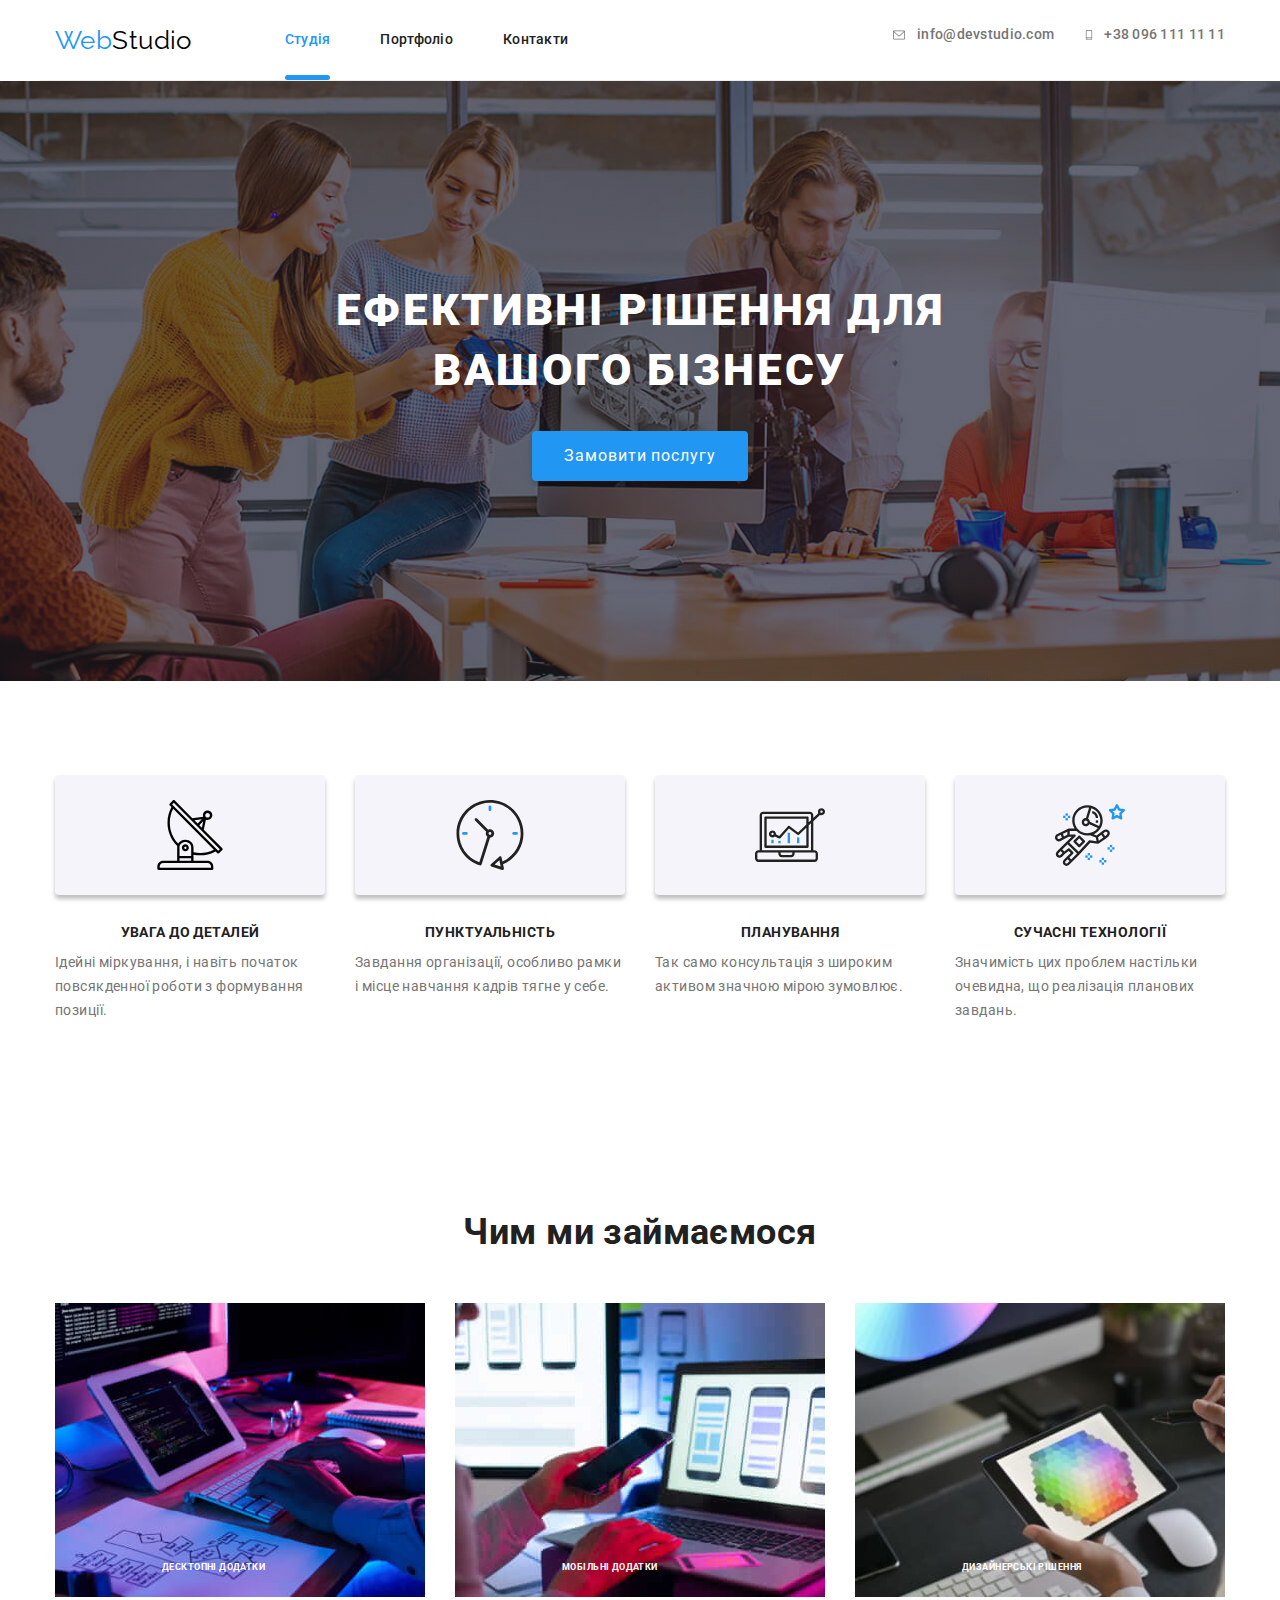
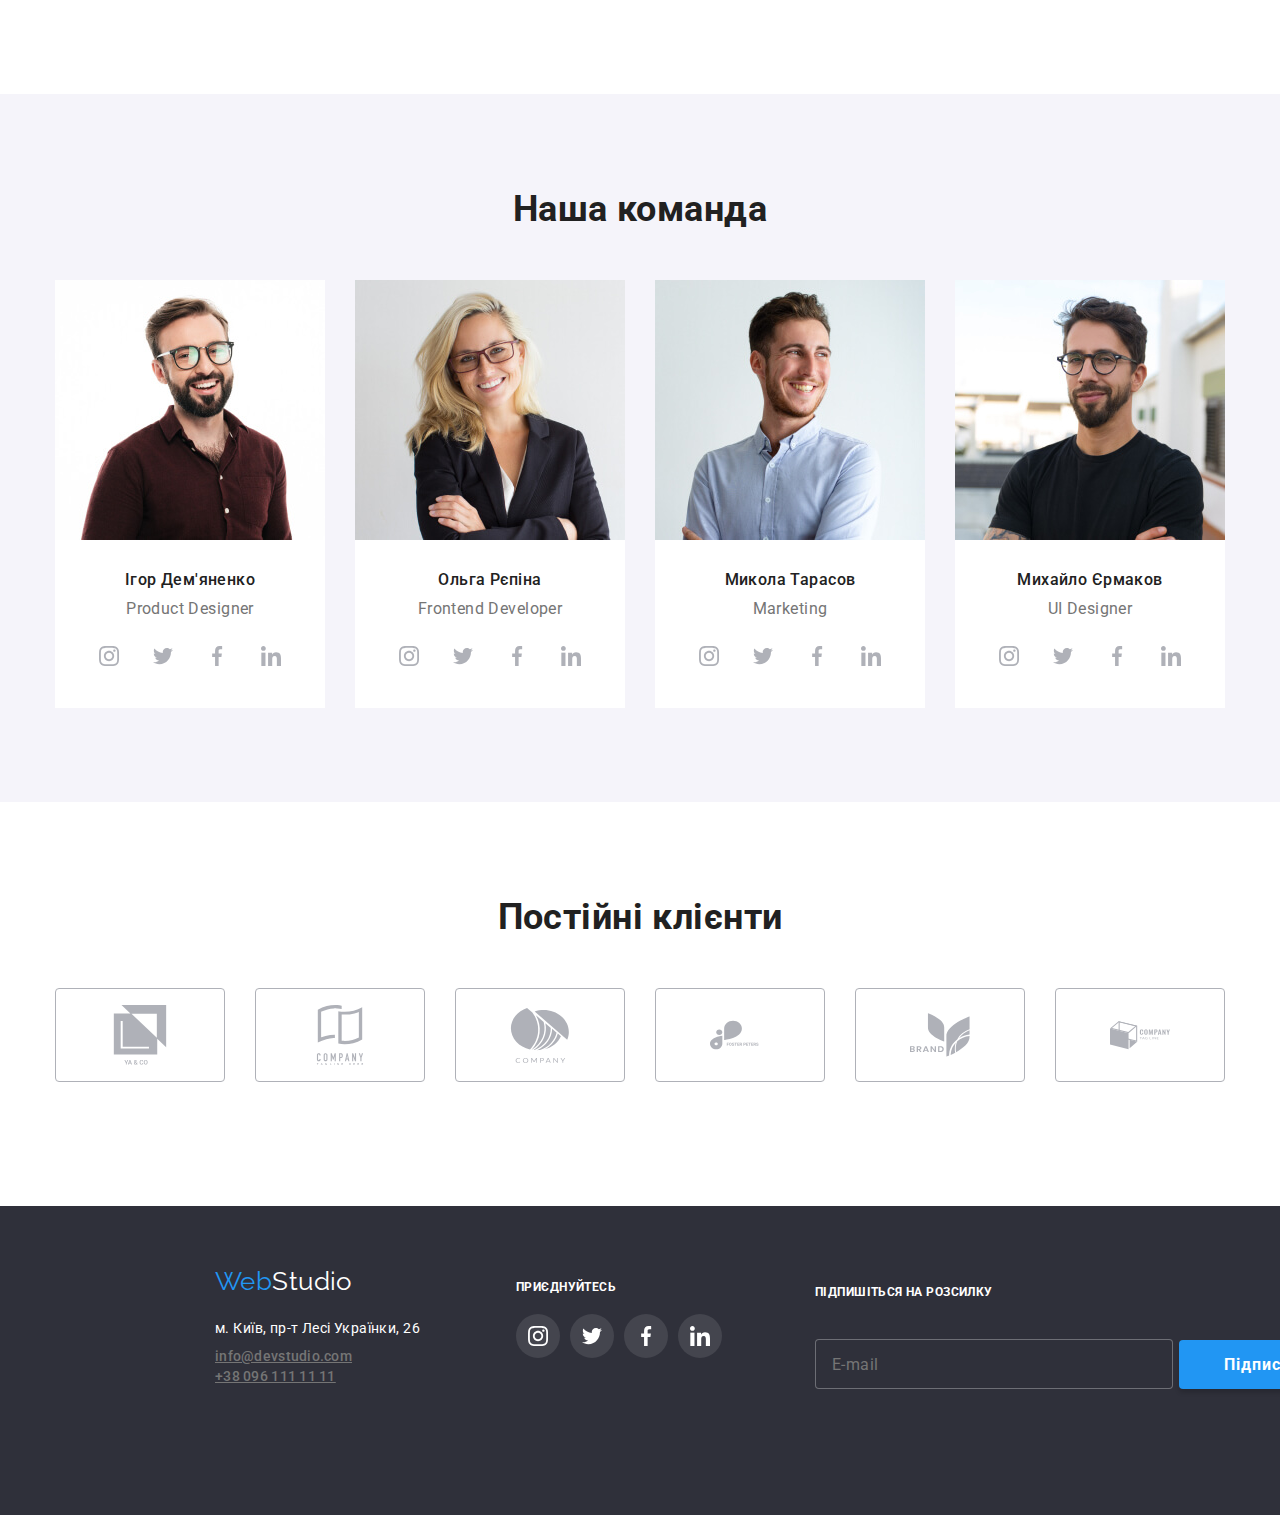
==== commit b14e4c31: "homework8" ====
--- a/index.html
+++ b/index.html
@@ -67,13 +67,13 @@
             <div class="mobile-menu__nav-wrapper">
                 <ul class="mobile-menu__nav list">
                     <li class="mobile-menu__item">
-                        <a class="mobile-menu__link mobile-menu__link--current" href="/index.html">Студія</a>
+                        <a class="mobile-menu__link mobile-menu__link--current link" href="/index.html">Студія</a>
                     </li>
                     <li class="mobile-menu__item">
-                        <a class="mobile-menu__link" href="/portfolio.html">Портфоліо</a>
+                        <a class="mobile-menu__link link" href="/portfolio.html">Портфоліо</a>
                     </li>
                     <li>
-                        <a class="mobile-menu__link" href="#">Контакти</a>
+                        <a class="mobile-menu__link link" href="#">Контакти</a>
                     </li>
                 </ul>
             </div>
@@ -81,14 +81,14 @@
           <ul class="mobile-menu__contacts list">
             <li class="mobile-menu__item">
               <a
-                class="mobile-menu__link mobile-menu__link--tel"
+                class="mobile-menu__link mobile-menu__link--tel link"
                 href="tel:+380961111111"
               >+38 096 111 11 11
               </a>
             </li>
             <li class="mobile-menu__item">
               <a
-                class="mobile-menu__link mobile-menu__link--mail"
+                class="mobile-menu__link mobile-menu__link--mail link"
                 href="mailto:info@devstudio.com"
               >info@devstudio.com
               </a>
--- a/css/main.min.css
+++ b/css/main.min.css
@@ -1 +1 @@
-:root{--primary-text-color: #757575;--primery-title-color: #212121;--accent-color: #2196F3;--primary-white-color: #FFFFFF;--footer-hero-background-color: #2F303A;--header-logo-color: #000000;--staff-color: #F5F4FA;--icon-color: #AFB1B8}/*! modern-normalize v1.1.0 | MIT License | https://github.com/sindresorhus/modern-normalize */*,::before,::after{-webkit-box-sizing:border-box;box-sizing:border-box}html{line-height:1.15;-webkit-text-size-adjust:100%;-moz-tab-size:4;-o-tab-size:4;tab-size:4}body{margin:0;font-family:system-ui,-apple-system,"Segoe UI",Roboto,Helvetica,Arial,sans-serif,"Apple Color Emoji","Segoe UI Emoji"}hr{height:0;color:inherit}abbr[title]{-webkit-text-decoration:underline dotted;text-decoration:underline dotted}b,strong{font-weight:bolder}code,kbd,samp,pre{font-family:ui-monospace,SFMono-Regular,Consolas,"Liberation Mono",Menlo,monospace;font-size:1em}small{font-size:80%}sub,sup{font-size:75%;line-height:0;position:relative;vertical-align:baseline}sub{bottom:-0.25em}sup{top:-0.5em}table{text-indent:0;border-color:inherit}button,input,optgroup,select,textarea{font-family:inherit;font-size:100%;line-height:1.15;margin:0}button,select{text-transform:none}button,[type=button],[type=reset],[type=submit]{-webkit-appearance:button}::-moz-focus-inner{border-style:none;padding:0}:-moz-focusring{outline:1px dotted ButtonText}:-moz-ui-invalid{box-shadow:none}legend{padding:0}progress{vertical-align:baseline}::-webkit-inner-spin-button,::-webkit-outer-spin-button{height:auto}[type=search]{-webkit-appearance:textfield;outline-offset:-2px}::-webkit-search-decoration{-webkit-appearance:none}::-webkit-file-upload-button{-webkit-appearance:button;font:inherit}summary{display:list-item}.circle-icon{display:-webkit-box;display:-ms-flexbox;display:flex;-webkit-box-pack:center;-ms-flex-pack:center;justify-content:center;-webkit-box-align:center;-ms-flex-align:center;align-items:center;border-radius:50%;width:44px;height:44px;fill:var(--icon-color);-webkit-transition:background-color 250ms cubic-bezier(0.4, 0, 0.2, 1),border-color 250ms cubic-bezier(0.4, 0, 0.2, 1),fill 250ms cubic-bezier(0.4, 0, 0.2, 1);transition:background-color 250ms cubic-bezier(0.4, 0, 0.2, 1),border-color 250ms cubic-bezier(0.4, 0, 0.2, 1),fill 250ms cubic-bezier(0.4, 0, 0.2, 1)}.circle-icon:hover,.circle-icon:focus{background-color:var(--accent-color);border-color:var(--accent-color);fill:var(--primary-white-color)}.hidden{visibility:hidden;position:absolute;width:1px;height:1px;padding:0;margin:-1px;-webkit-clip-path:inset(100%);clip-path:inset(100%);clip:rect(0 0 0 0);overflow:hidden;white-space:nowrap;border:0}.container{width:100%;max-width:480px;padding-left:15px;padding-right:15px;margin:0 auto}@media screen and (min-width: 768px){.container{max-width:768px}}@media screen and (min-width: 1200px){.container{max-width:1200px}}.features__container,.portfolio-button-container{padding-bottom:0}.project-container{padding-top:50px;padding-bottom:94px}body{background-color:var(--primary-white-color);color:var(--primary-text-color);font-family:Roboto,sans-serif;font-size:14px;letter-spacing:.03em}.list{list-style:none;padding:0;margin:0}.link{text-decoration:none}.section{padding-top:60px;padding-bottom:94px}@media screen and (min-width: 1200px){.section{padding-top:94px}}.work__section{display:-webkit-box;display:-ms-flexbox;display:flex;-webkit-box-pack:justify;-ms-flex-pack:justify;justify-content:space-between}.hero__button{display:inline-block;min-width:216px;height:50px;padding:10px 32px;text-align:center;border:none;border-radius:4px;background-color:var(--accent-color);color:var(--primary-white-color);-webkit-box-shadow:0px 4px 4px rgba(0,0,0,.15);box-shadow:0px 4px 4px rgba(0,0,0,.15);font-size:16px;line-height:1.9;letter-spacing:.06em;cursor:pointer;font-family:inherit;-webkit-transition:background-color 250ms cubic-bezier(0.4, 0, 0.2, 1);transition:background-color 250ms cubic-bezier(0.4, 0, 0.2, 1)}.hero__button:hover,.hero__button:focus{background-color:var(--accent-color)}.portfolio__button{display:inline-block;cursor:pointer;text-align:center;border-radius:4px;border:none;height:38px;padding:6px 22px;background-color:#f5f4fa;color:var(--primery-title-color);font-weight:500;font-size:16px;line-height:1.63;font-family:inherit;-webkit-transition:background-color 250ms cubic-bezier(0.4, 0, 0.2, 1),color 250ms cubic-bezier(0.4, 0, 0.2, 1),-webkit-box-shadow 250ms cubic-bezier(0.4, 0, 0.2, 1);transition:background-color 250ms cubic-bezier(0.4, 0, 0.2, 1),color 250ms cubic-bezier(0.4, 0, 0.2, 1),-webkit-box-shadow 250ms cubic-bezier(0.4, 0, 0.2, 1);transition:background-color 250ms cubic-bezier(0.4, 0, 0.2, 1),color 250ms cubic-bezier(0.4, 0, 0.2, 1),box-shadow 250ms cubic-bezier(0.4, 0, 0.2, 1);transition:background-color 250ms cubic-bezier(0.4, 0, 0.2, 1),color 250ms cubic-bezier(0.4, 0, 0.2, 1),box-shadow 250ms cubic-bezier(0.4, 0, 0.2, 1),-webkit-box-shadow 250ms cubic-bezier(0.4, 0, 0.2, 1)}.portfolio__button--current{padding:6px 25px;background-color:var(--accent-color);color:var(--primary-white-color)}.portfolio__button:hover,.portfolio__button:focus{background-color:var(--accent-color);color:var(--primary-white-color);-webkit-box-shadow:0 4px 4px 0 rgba(0,0,0,.25);box-shadow:0 4px 4px 0 rgba(0,0,0,.25)}.modal-cross-btn{position:absolute;display:-webkit-box;display:-ms-flexbox;display:flex;-webkit-box-pack:center;-ms-flex-pack:center;justify-content:center;-webkit-box-align:center;-ms-flex-align:center;align-items:center;top:8px;right:8px;width:30px;height:30px;cursor:pointer;border:1px solid rgba(0,0,0,.1);border-radius:50%;background-color:var(--primary-white-color)}.modal-cross-btn:hover{fill:var(--accent-color)}.modal-main-btn{width:200px;height:50px;padding:10px 52px;margin:30px auto 40px auto;font-weight:700;font-size:16px;line-height:1.88;letter-spacing:.06em;cursor:pointer;-webkit-box-shadow:0px 4px 4px rgba(0,0,0,.15);box-shadow:0px 4px 4px rgba(0,0,0,.15);border-radius:4px;background-color:var(--accent-color);color:var(--primary-white-color)}.checkbox-form{display:-webkit-box;display:-ms-flexbox;display:flex;-webkit-box-orient:horizontal;-webkit-box-direction:normal;-ms-flex-direction:row;flex-direction:row;-webkit-box-align:center;-ms-flex-align:center;align-items:center;margin-top:18px}.checkbox-form__ramka{margin-right:8.38px;width:16px;height:15px;border:2px solid #000;border-radius:4px;-webkit-box-shadow:0px 4px 4px rgba(0,0,0,.25);box-shadow:0px 4px 4px rgba(0,0,0,.25);border-color:var(--primery-title-color)}.checkbox-form__hidden:checked+.checkbox-form__ramka{background-color:var(--accent-color);background-image:url(/images/ptichka.svg);background-size:contain;border-color:var(--accent-color)}.checkbox-form__hidden{position:absolute;clip:rect(1px 1px 1px 1px);clip:rect(1px, 1px, 1px, 1px);padding:0;border:0;height:1px;width:1px}.checkbox-form__modal-text{margin:0;margin-left:8.38px}.checkbox-form__agreement-link{color:var(--accent-color)}.checkbox:checked+.icon{background-color:var(--accent-color)}.logo{display:inline-block;text-decoration:none;width:100%;font-family:"Raleway",variable;font-size:26px;line-height:1.19;color:var(--header-logo-color)}@media screen and (min-width: 1200px){.logo{margin-right:93px}}.logo__accent{color:var(--accent-color)}.mobile-menu{position:fixed;top:0;left:0;width:100vw;height:100vw;background-color:var(--primary-white-color);padding:48px 40px;z-index:9;-webkit-transform:translateY(-100%);transform:translateY(-100%)}.mobile-menu.is-open{-webkit-transform:translateY(0);transform:translateY(0)}@media screen and (min-width: 768px){.mobile-menu{display:none}}.mobile-menu__link{display:block;margin-bottom:32px;font-weight:500;font-size:40px;line-height:1.18;letter-spacing:.02em;color:var(--primery-title-color)}.mobile-menu__link:hover,.mobile-menu__link:focus{color:var(--accent-color)}.mobile-menu__link--current{color:var(--accent-color)}.mobile-menu__link--tel{font-weight:500;font-size:34px;line-height:1.18;letter-spacing:.02em;color:var(--accent-color)}.mobile-menu__link--mail{font-weight:500;font-size:24px;line-height:1.17;letter-spacing:.02em;color:var(--primary-text-color)}.menu-socials{display:-webkit-box;display:-ms-flexbox;display:flex;-ms-flex-wrap:wrap;flex-wrap:wrap;margin-top:64px}.menu-socials__link{display:inline-block;padding-right:10px;font-weight:500;font-size:18px;line-height:22px;letter-spacing:.02em;text-decoration:none;color:var(--accent-color)}.menu-socials__link:not(:first-child){padding-left:10px}.main-nav__menu-button{position:absolute;top:10px;right:15px;display:block;margin-left:auto;border:none;background-color:rgba(0,0,0,0);cursor:pointer;-webkit-transition:fill 250ms cubic-bezier(0.4, 0, 0.2, 1);transition:fill 250ms cubic-bezier(0.4, 0, 0.2, 1)}.main-nav__menu-button:hover{fill:var(--accent-color)}.main-nav__menu-button:focus{fill:var(--accent-color)}.navigation{display:-webkit-box;display:-ms-flexbox;display:flex}.navigation .logo{display:-webkit-box;display:-ms-flexbox;display:flex;-webkit-box-align:center;-ms-flex-align:center;align-items:center}.site-nav{display:none}@media screen and (min-width: 768px){.site-nav{display:-webkit-box;display:-ms-flexbox;display:flex}}.site-nav .item+.item{margin-left:50px}.project-overlay{position:relative;overflow:hidden}.project-overlay__text{position:absolute;top:0;left:0;width:100%;height:100%;padding:63px 24px;text-decoration:none;margin:0;font-weight:400;font-size:18px;line-height:1.56;letter-spacing:.03em;color:var(--primary-white-color);background-color:rgba(33,150,243,.9);-webkit-transform:translateY(101%);transform:translateY(101%);-webkit-transition:-webkit-transform 250ms cubic-bezier(0.4, 0, 0.2, 1);transition:-webkit-transform 250ms cubic-bezier(0.4, 0, 0.2, 1);transition:transform 250ms cubic-bezier(0.4, 0, 0.2, 1);transition:transform 250ms cubic-bezier(0.4, 0, 0.2, 1), -webkit-transform 250ms cubic-bezier(0.4, 0, 0.2, 1)}.project-overlay__picture{display:block}.project-overlay__text{margin:0}.project__link:hover .project-overlay__text{-webkit-transform:translateY(0);transform:translateY(0)}.project__link:focus .project-overlay__text{-webkit-transform:translateY(0);transform:translateY(0)}.site-nav__link{position:relative;display:block;padding-top:32px;padding-bottom:32px;font-weight:500;line-height:1.14;letter-spacing:.02em;color:var(--primery-title-color);-webkit-transition:color 250ms cubic-bezier(0.4, 0, 0.2, 1);transition:color 250ms cubic-bezier(0.4, 0, 0.2, 1)}.site-nav__link--current::after{content:"";position:absolute;display:block;left:0;bottom:0;width:100%;height:5px;border-radius:5px;opacity:1;background-color:var(--accent-color);-webkit-transition:opacity 250ms cubic-bezier(0.4, 0, 0.2, 1);transition:opacity 250ms cubic-bezier(0.4, 0, 0.2, 1)}.site-nav__link:hover,.site-nav__link:focus{color:var(--accent-color)}.site-nav__link--current{color:var(--accent-color)}.footer-wrapper__footer-link{color:rgba(255,255,255,.6)}.footer-wrapper__footer-link-list .item:not(:last-child){margin-bottom:9px;width:100%;margin:0 auto}.clients__link{display:-webkit-box;display:-ms-flexbox;display:flex;-webkit-box-pack:justify;-ms-flex-pack:justify;justify-content:space-between;-webkit-box-align:center;-ms-flex-align:center;align-items:center;cursor:pointer;padding:16px 32px;border:1px solid var(--icon-color);border-radius:4px;fill:var(--icon-color);-webkit-transition:background-color 250ms cubic-bezier(0.4, 0, 0.2, 1),border-color 250ms cubic-bezier(0.4, 0, 0.2, 1),fill 250ms cubic-bezier(0.4, 0, 0.2, 1);transition:background-color 250ms cubic-bezier(0.4, 0, 0.2, 1),border-color 250ms cubic-bezier(0.4, 0, 0.2, 1),fill 250ms cubic-bezier(0.4, 0, 0.2, 1)}.clients__link:hover,.clients__link:focus{border-color:var(--accent-color);fill:var(--accent-color)}.social-icon-list__link{fill:var(--primary-white-color);background-color:rgba(255,255,255,.1)}.social-icon-list{display:-webkit-box;display:-ms-flexbox;display:flex;width:206px;height:44px}.social-icon-list .item:not(:last-child){margin-right:10px}.footer-wrapper__address-text{margin:0 auto;font-style:normal;line-height:1.71;color:var(--primary-white-color)}.backdrop{position:fixed;top:0;left:0;width:100%;height:100%;background-color:rgba(0,0,0,.2);-webkit-transition-property:none;transition-property:none;-webkit-transition-duration:500ms;transition-duration:500ms;-webkit-transition-timing-function:cubic-bezier(0.4, 0, 0.2, 1);transition-timing-function:cubic-bezier(0.4, 0, 0.2, 1)}.backdrop.is-hidden{opacity:0;pointer-events:none}.contact-nav__burger{background-color:rgba(0,0,0,0);border:none;outline:none}@media screen and (min-width: 768px){.contact-nav__burger{display:none}}.contact-nav__burger-icon{cursor:pointer;fill:var(--primery-title-color)}.contact-nav__burger-icon:hover{fill:var(--accent-color)}.contact-nav__burger-icon:focus{fill:var(--accent-color)}.contacts-nav{display:none}@media screen and (min-width: 768px){.contacts-nav{display:-webkit-box;display:-ms-flexbox;display:flex;-webkit-box-orient:vertical;-webkit-box-direction:normal;-ms-flex-direction:column;flex-direction:column;margin-left:auto}.contacts-nav .item:not(:last-child){margin-bottom:10px}}@media screen and (min-width: 768px)and (min-width: 1200px){.contacts-nav{-webkit-box-orient:horizontal;-webkit-box-direction:normal;-ms-flex-direction:row;flex-direction:row}.contacts-nav .item:not(:last-child){margin-right:30px}}.contacts-nav__link{color:var(--primary-text-color);font-weight:500;line-height:1.4;letter-spacing:.02em;-webkit-transition:color 250ms cubic-bezier(0.4, 0, 0.2, 1);transition:color 250ms cubic-bezier(0.4, 0, 0.2, 1)}@media screen and (min-width: 1200px){.contacts-nav__link{display:-webkit-box;display:-ms-flexbox;display:flex;-webkit-box-align:center;-ms-flex-align:center;align-items:center}}.contacts-nav__link:hover,.contacts-nav__link:focus{color:var(--accent-color)}.contacts-nav__icon{display:inline-block;margin-right:10px;fill:currentColor}.clients__title{margin-bottom:50px}.work__title,.team__title,.clients__title{margin-top:0;margin-bottom:50px;width:366px;margin-left:auto;margin-right:auto;text-align:center;font-size:36px;line-height:1.17;color:var(--primery-title-color)}.project-examples__project-title{margin-top:0;margin-bottom:4px;font-size:18px;line-height:2;letter-spacing:.06em;color:var(--primery-title-color)}.features__title{margin-top:0;margin-bottom:10px;width:100%;text-align:center;font-size:14px;line-height:1.14;color:var(--primery-title-color)}.footer-title{line-height:1.14;text-transform:uppercase;margin-bottom:20px;margin-top:0;color:var(--primary-white-color)}@media screen and (min-width: 768px){.footer-title{text-align:center}}@media screen and (min-width: 1200px){.footer-title{text-align:start}}.team__title{width:264px;margin-bottom:30px}@media screen and (min-width: 1200px){.team__title{margin-bottom:50px}}.modal__title{margin-top:0;margin-bottom:12px;text-align:center;font-weight:700;font-size:20px;line-height:1.15;color:#212121}.header__container{display:-webkit-box;display:-ms-flexbox;display:flex;-webkit-box-align:center;-ms-flex-align:center;align-items:center;-webkit-box-pack:justify;-ms-flex-pack:justify;justify-content:space-between;height:100%;border-bottom:1px solid #ececec}@media screen and (min-width: 768px){.header__container{-webkit-box-pack:start;-ms-flex-pack:start;justify-content:start;height:auto}}.hero{max-width:1600px;max-height:600px;margin-right:auto;margin-left:auto;padding-top:118px;padding-bottom:118px;text-align:center;background-color:var(--footer-hero-background-color);background-image:-webkit-gradient(linear, left top, right top, from(rgba(47, 48, 58, 0.4)), to(rgba(47, 48, 58, 0.4))),url("../images/Hero.jpg");background-image:linear-gradient(to right, rgba(47, 48, 58, 0.4), rgba(47, 48, 58, 0.4)),url("../images/Hero.jpg");background-position:center;background-repeat:no-repeat;background-size:cover}@media(min-device-pixel-ratio: 2),screen and (-webkit-min-device-pixel-ratio: 2),screen and (min-resolution: 192dpi),screen and (min-resolution: 2dppx){.hero{background-image:-webkit-gradient(linear, left top, left bottom, from(rgba(47, 48, 58, 0.4)), to(rgba(47, 48, 58, 0.4))),url(/images/hero/hero-mob@2x.jpg);background-image:linear-gradient(rgba(47, 48, 58, 0.4), rgba(47, 48, 58, 0.4)),url(/images/hero/hero-mob@2x.jpg)}}@media screen and (min-width: 768px){.hero{background-image:-webkit-gradient(linear, left top, left bottom, from(rgba(47, 48, 58, 0.4)), to(rgba(47, 48, 58, 0.4))),url(/images/hero/hero-tablet.jpg);background-image:linear-gradient(rgba(47, 48, 58, 0.4), rgba(47, 48, 58, 0.4)),url(/images/hero/hero-tablet.jpg)}}@media screen and (min-width: 768px)and (min-device-pixel-ratio: 2),screen and (min-width: 768px)and (-webkit-min-device-pixel-ratio: 2),screen and (min-width: 768px)and (min-resolution: 192dpi),screen and (min-width: 768px)and (min-resolution: 2dppx){.hero{background-image:-webkit-gradient(linear, left top, left bottom, from(rgba(47, 48, 58, 0.4)), to(rgba(47, 48, 58, 0.4))),url(/images/hero/hero-tablet@2x.jpg);background-image:linear-gradient(rgba(47, 48, 58, 0.4), rgba(47, 48, 58, 0.4)),url(/images/hero/hero-tablet@2x.jpg)}}@media screen and (min-width: 1200px){.hero{padding-top:200px;padding-bottom:280px;background-image:-webkit-gradient(linear, left top, left bottom, from(rgba(47, 48, 58, 0.4)), to(rgba(47, 48, 58, 0.4))),url(/images/hero/hero-desk.jpg);background-image:linear-gradient(rgba(47, 48, 58, 0.4), rgba(47, 48, 58, 0.4)),url(/images/hero/hero-desk.jpg)}}@media screen and (min-width: 1200px)and (min-device-pixel-ratio: 2),screen and (min-width: 1200px)and (-webkit-min-device-pixel-ratio: 2),screen and (min-width: 1200px)and (min-resolution: 192dpi),screen and (min-width: 1200px)and (min-resolution: 2dppx){.hero{background-image:-webkit-gradient(linear, left top, left bottom, from(rgba(47, 48, 58, 0.4)), to(rgba(47, 48, 58, 0.4))),url(/images/hero/hero-desk@2x.jpg);background-image:linear-gradient(rgba(47, 48, 58, 0.4), rgba(47, 48, 58, 0.4)),url(/images/hero/hero-desk@2x.jpg)}}.hero__title{margin:0 auto 30px;max-width:360px;text-transform:uppercase;font-weight:900;font-size:26px;line-height:1.62;letter-spacing:.06em;color:var(--primary-white-color)}@media screen and (min-width: 1200px){.hero__title{max-width:696px;font-size:44px;line-height:1.36}}.features__features-list{display:-webkit-box;display:-ms-flexbox;display:flex;-ms-flex-wrap:wrap;flex-wrap:wrap;-webkit-box-pack:center;-ms-flex-pack:center;justify-content:center}.features__features-list .item{width:100%}@media screen and (min-width: 768px){.features__features-list .item{width:calc((100% - 30px)/2);max-width:354px}.features__features-list .item:nth-child(odd){margin-right:30px}.features__features-list .item:nth-child(n+3){margin-top:30px}}@media screen and (min-width: 1200px){.features__features-list .item{width:calc((100% - 90px)/4);width:270px}.features__features-list .item:nth-child(n+3){margin-top:0}.features__features-list .item:not(:last-child){margin-right:30px}}.features__details{display:-webkit-box;display:-ms-flexbox;display:flex;-webkit-box-pack:center;-ms-flex-pack:center;justify-content:center;-webkit-box-align:center;-ms-flex-align:center;align-items:center;margin-bottom:30px;height:120px;border-radius:4px;-webkit-box-shadow:0 4px 4px 0 rgba(0,0,0,.25);box-shadow:0 4px 4px 0 rgba(0,0,0,.25);background-color:var(--staff-color)}@media screen and (min-width: 768px){.features__details{margin-bottom:30px}}.features__text{margin-top:0;margin-bottom:30px;line-height:1.71}@media screen and (min-width: 768px){.features__text{margin-bottom:0}}.clients{margin-left:auto;margin-right:auto;background-color:var(--primary-white-color)}.clients__list{display:-webkit-box;display:-ms-flexbox;display:flex;-ms-flex-wrap:wrap;flex-wrap:wrap;-webkit-box-pack:center;-ms-flex-pack:center;justify-content:center}.clients__item{width:100%;max-width:210px;width:calc((100% - 30px)/2)}.clients__item:not(:nth-child(2n)){margin-right:30px;margin-bottom:30px}.clients__item:nth-last-child(-n+2){margin-bottom:0}@media screen and (min-width: 768px){.clients__item{width:calc((100% - 60px)/3);max-width:226px}.clients__item:not(:nth-child(2n)){margin-right:0}.clients__item:not(:nth-child(3n)){margin-right:30px}}@media screen and (min-width: 1200px){.clients__item{width:calc((100% - 150px)/6);margin-bottom:0;max-width:170px}.clients__item:not(:last-child){margin-right:30px}}.business-card{padding-top:16px;padding-bottom:24px;min-width:450px;text-align:center;background-color:var(--primary-white-color)}@media screen and (min-width: 768px){.business-card{min-width:354px}}@media screen and (min-width: 1200px){.business-card{min-width:270px;padding-top:30px;padding-bottom:30px}}.business-card__name{margin-top:0;margin-bottom:10px;font-weight:500;font-size:16px;line-height:1.19;color:var(--primery-title-color)}.business-card__text{display:inline-block;min-width:76px;margin:0;font-size:16px;line-height:1.19}.business-card__icons-list{display:-webkit-box;display:-ms-flexbox;display:flex;-webkit-box-pack:center;-ms-flex-pack:center;justify-content:center;margin-top:16px;padding:0 32px 30px;margin-left:auto;margin-right:auto;width:206px;height:44px}.business-card__icons-list .item:not(:last-child){margin-right:10px}.footer{min-width:480px;padding-top:60px;padding-bottom:60px;background:var(--footer-hero-background-color);margin:0 auto}@media screen and (min-width: 768px){.footer{min-width:768px}}@media screen and (min-width: 1200px){.footer{min-width:1600px}}.footer__container{padding-top:0;padding-bottom:0}@media screen and (min-width: 768px){.footer__container{display:-webkit-box;display:-ms-flexbox;display:flex;-webkit-box-pack:center;-ms-flex-pack:center;justify-content:center;-ms-flex-wrap:wrap;flex-wrap:wrap}}@media screen and (min-width: 1200px){.footer__container{padding-top:0;padding-bottom:0}}.footer__footer-link{color:rgba(255,255,255,.6)}.footer__footer-link-list .item:not(:last-child){margin-bottom:9px}.footer-social{display:-webkit-box;display:-ms-flexbox;display:flex;-webkit-box-orient:vertical;-webkit-box-direction:normal;-ms-flex-direction:column;flex-direction:column;width:206px;height:80px}@media screen and (min-width: 768px){.footer-social{margin-left:165px}}@media screen and (min-width: 1200px){.footer-social{padding-top:15px;margin-left:70px;margin-right:93px;padding-bottom:97px}}.footer-form{display:-webkit-box;display:-ms-flexbox;display:flex;-webkit-box-orient:vertical;-webkit-box-direction:normal;-ms-flex-direction:column;flex-direction:column;width:570px;height:86px;padding-top:20px;padding-bottom:83px}.footer-form__spam{display:-webkit-box;display:-ms-flexbox;display:flex}.footer-form__spam-field{width:358px;height:50px;background-color:#2f303a;border:1px solid rgba(255,255,255,.3);border-radius:4px;padding:15px 0 15px 16px;font-weight:400;font-size:16px;line-height:1.25;letter-spacing:.03em;color:rgba(255,255,255,.6)}.footer-form__spam-field input::-webkit-input-placeholder{font-weight:400;font-size:30px}.footer-form__spam-field input::-moz-placeholder{font-weight:400;font-size:30px}.footer-form__spam-field input:-ms-input-placeholder{font-weight:400;font-size:30px}.footer-form__spam-field input::-ms-input-placeholder{font-weight:400;font-size:30px}.footer-form__spam-field input::placeholder{font-weight:400;font-size:30px}.footer-form__spam-btn{display:-webkit-box;display:-ms-flexbox;display:flex;-webkit-box-pack:center;-ms-flex-pack:center;justify-content:center;-webkit-box-align:center;-ms-flex-align:center;align-items:center;margin-left:12px;padding:10px 0 10px 28px;cursor:pointer;width:200px;font-weight:700;font-size:16px;line-height:1.86;letter-spacing:.06em;color:var(--primary-white-color);background-color:var(--accent-color);background:#2196f3;-webkit-box-shadow:0px 4px 4px rgba(0,0,0,.15);box-shadow:0px 4px 4px rgba(0,0,0,.15);border:none;border-radius:4px}.footer-form__icon{margin-left:10px;fill:var(--primary-white-color)}.footer-wrapper,.item{text-align:center}@media screen and (min-width: 1200px){.footer-wrapper,.item{text-align:left}}.footer-wrapper__footer-logo{display:inline-block;margin-right:0;padding:0;margin-bottom:20px;color:var(--primary-white-color)}.footer-wrapper__address-text{width:231px;height:21px;margin-bottom:9px;font-style:normal;line-height:1.71;color:var(--primary-white-color)}.modal{position:absolute;left:50%;top:50%;-webkit-transform:translate(-50%, -50%);transform:translate(-50%, -50%);min-width:528px;height:581px;padding:40px;background-color:var(--primary-white-color);-webkit-box-shadow:0px 1px 3px rgba(0,0,0,.12),0px 1px 1px rgba(0,0,0,.14),0px 2px 1px rgba(0,0,0,.2);box-shadow:0px 1px 3px rgba(0,0,0,.12),0px 1px 1px rgba(0,0,0,.14),0px 2px 1px rgba(0,0,0,.2);border-radius:4px}.modal__form-field{width:100%;margin-top:0;display:-webkit-box;display:-ms-flexbox;display:flex;-webkit-box-orient:vertical;-webkit-box-direction:normal;-ms-flex-direction:column;flex-direction:column}.modal__form-field .modal__icon{position:absolute;bottom:11px;left:14px;cursor:pointer}.modal__form-label{position:relative;display:block;display:-webkit-box;display:-ms-flexbox;display:flex;-webkit-box-orient:vertical;-webkit-box-direction:normal;-ms-flex-direction:column;flex-direction:column;width:100%;margin-top:10px}.modal__form-label:first-child{margin-top:0px}.modal__form-input{width:100%;height:40px;padding:0;padding-left:42px;margin:0;margin-top:4px;cursor:pointer;border:1px solid rgba(33,33,33,.2);border-radius:4px}.modal__form-input:hover{border-color:var(--accent-color)}.modal__form-input:hover+.modal__icon{fill:var(--accent-color)}.modal__form-input:focus{border-color:var(--accent-color)}.modal__form-input:focus+.modal__icon{fill:var(--accent-color)}.modal__form-textarea::-webkit-input-placeholder{font-weight:400;font-size:12px;line-height:14px;letter-spacing:.01em;color:rgba(117,117,117,.5)}.modal__form-textarea::-moz-placeholder{font-weight:400;font-size:12px;line-height:14px;letter-spacing:.01em;color:rgba(117,117,117,.5)}.modal__form-textarea:-ms-input-placeholder{font-weight:400;font-size:12px;line-height:14px;letter-spacing:.01em;color:rgba(117,117,117,.5)}.modal__form-textarea::-ms-input-placeholder{font-weight:400;font-size:12px;line-height:14px;letter-spacing:.01em;color:rgba(117,117,117,.5)}.modal__form-textarea::placeholder{font-weight:400;font-size:12px;line-height:14px;letter-spacing:.01em;color:rgba(117,117,117,.5)}.modal__form-textarea{margin-top:4px;padding:12px 16px;width:448px;height:120px;resize:none;border:1px solid rgba(33,33,33,.2);border-radius:4px}.modal__form-privacy{position:relative}.modal__form-privacy .modal__icon{position:absolute;top:17px;left:-2px}.modal__form-privacy .icon{position:absolute;top:50px;left:-2px}.portfolio__button-list{display:-webkit-box;display:-ms-flexbox;display:flex;-webkit-box-pack:center;-ms-flex-pack:center;justify-content:center;margin-bottom:34px}.portfolio__button-list .item:not(:last-child){margin-right:8px}.portfolio__project .text{font-size:16px;line-height:1.88;color:var(--primary-text-color)}.project{display:-webkit-box;display:-ms-flexbox;display:flex;-ms-flex-wrap:wrap;flex-wrap:wrap}.project-examples{padding:20px 24px;width:370px;background:var(--primary-white-color);border:1px solid #eee}.project-examples__text{font-weight:400;font-size:16px;line-height:30px;letter-spacing:.03em;color:var(--primary-text-color)}.project .item{margin-right:30px;margin-bottom:30px}.project .item:nth-child(3n){margin-right:0}.project .item:nth-last-child(-n+3){margin-bottom:0}.project .item:hover{-webkit-box-shadow:0 4px 4px 0 rgba(0,0,0,.25);box-shadow:0 4px 4px 0 rgba(0,0,0,.25)}.team{background-color:var(--staff-color)}.team__cards-list{margin-bottom:-30px}.team__cards-list .team-cards{margin-bottom:30px}@media screen and (min-width: 768px){.team__cards-list{display:-webkit-box;display:-ms-flexbox;display:flex;-ms-flex-wrap:wrap;flex-wrap:wrap;-webkit-box-pack:justify;-ms-flex-pack:justify;justify-content:space-between}.team__cards-list .team-cards{width:calc((100% - 30px)/2);max-width:354px;margin-bottom:30px}}@media screen and (min-width: 1200px){.team__cards-list{-webkit-box-pack:justify;-ms-flex-pack:justify;justify-content:space-between;margin-bottom:0}.team__cards-list .team-cards{width:calc((100% - 90px)/4);margin-bottom:0}}.team-cards__photo{display:block}.team-cards:hover{-webkit-box-shadow:0 4px 4px 0 rgba(0,0,0,.25);box-shadow:0 4px 4px 0 rgba(0,0,0,.25)}@media screen and (max-width: 1199px){.work{display:none;padding-bottom:94px}}.work-design{position:relative}.work-backgroung{position:absolute;left:0;bottom:0;width:100%;height:70px;background-image:-webkit-gradient(linear, left top, right top, from(rgba(47, 48, 58, 0.8)), to(rgba(47, 48, 58, 0.8)));background-image:linear-gradient(to right, rgba(47, 48, 58, 0.8), rgba(47, 48, 58, 0.8))}.work-backgroung__text{position:absolute;left:107px;bottom:27px;margin:0;padding:0;color:var(--primary-white-color);text-transform:uppercase}/*# sourceMappingURL=main.min.css.map */+:root{--primary-text-color: #757575;--primery-title-color: #212121;--accent-color: #2196F3;--primary-white-color: #FFFFFF;--footer-hero-background-color: #2F303A;--header-logo-color: #000000;--staff-color: #F5F4FA;--icon-color: #AFB1B8}/*! modern-normalize v1.1.0 | MIT License | https://github.com/sindresorhus/modern-normalize */*,::before,::after{-webkit-box-sizing:border-box;box-sizing:border-box}html{line-height:1.15;-webkit-text-size-adjust:100%;-moz-tab-size:4;-o-tab-size:4;tab-size:4}body{margin:0;font-family:system-ui,-apple-system,"Segoe UI",Roboto,Helvetica,Arial,sans-serif,"Apple Color Emoji","Segoe UI Emoji"}hr{height:0;color:inherit}abbr[title]{-webkit-text-decoration:underline dotted;text-decoration:underline dotted}b,strong{font-weight:bolder}code,kbd,samp,pre{font-family:ui-monospace,SFMono-Regular,Consolas,"Liberation Mono",Menlo,monospace;font-size:1em}small{font-size:80%}sub,sup{font-size:75%;line-height:0;position:relative;vertical-align:baseline}sub{bottom:-0.25em}sup{top:-0.5em}table{text-indent:0;border-color:inherit}button,input,optgroup,select,textarea{font-family:inherit;font-size:100%;line-height:1.15;margin:0}button,select{text-transform:none}button,[type=button],[type=reset],[type=submit]{-webkit-appearance:button}::-moz-focus-inner{border-style:none;padding:0}:-moz-focusring{outline:1px dotted ButtonText}:-moz-ui-invalid{box-shadow:none}legend{padding:0}progress{vertical-align:baseline}::-webkit-inner-spin-button,::-webkit-outer-spin-button{height:auto}[type=search]{-webkit-appearance:textfield;outline-offset:-2px}::-webkit-search-decoration{-webkit-appearance:none}::-webkit-file-upload-button{-webkit-appearance:button;font:inherit}summary{display:list-item}.circle-icon{display:-webkit-box;display:-ms-flexbox;display:flex;-webkit-box-pack:center;-ms-flex-pack:center;justify-content:center;-webkit-box-align:center;-ms-flex-align:center;align-items:center;border-radius:50%;width:44px;height:44px;fill:var(--icon-color);-webkit-transition:background-color 250ms cubic-bezier(0.4, 0, 0.2, 1),border-color 250ms cubic-bezier(0.4, 0, 0.2, 1),fill 250ms cubic-bezier(0.4, 0, 0.2, 1);transition:background-color 250ms cubic-bezier(0.4, 0, 0.2, 1),border-color 250ms cubic-bezier(0.4, 0, 0.2, 1),fill 250ms cubic-bezier(0.4, 0, 0.2, 1)}.circle-icon:hover,.circle-icon:focus{background-color:var(--accent-color);border-color:var(--accent-color);fill:var(--primary-white-color)}.hidden{visibility:hidden;position:absolute;width:1px;height:1px;padding:0;margin:-1px;-webkit-clip-path:inset(100%);clip-path:inset(100%);clip:rect(0 0 0 0);overflow:hidden;white-space:nowrap;border:0}.container{width:100%;max-width:480px;padding-left:15px;padding-right:15px;margin:0 auto}@media screen and (min-width: 768px){.container{max-width:768px}}@media screen and (min-width: 1200px){.container{max-width:1200px}}.features__container,.portfolio-button-container{padding-bottom:0}.project-container{padding-top:50px;padding-bottom:94px}body{background-color:var(--primary-white-color);color:var(--primary-text-color);font-family:Roboto,sans-serif;font-size:14px;letter-spacing:.03em}.list{list-style:none;padding:0;margin:0}.link{text-decoration:none}.section{padding-top:60px;padding-bottom:94px}@media screen and (min-width: 1200px){.section{padding-top:94px}}.work__section{display:-webkit-box;display:-ms-flexbox;display:flex;-webkit-box-pack:justify;-ms-flex-pack:justify;justify-content:space-between}.hero__button{display:inline-block;min-width:216px;height:50px;padding:10px 32px;text-align:center;border:none;border-radius:4px;background-color:var(--accent-color);color:var(--primary-white-color);-webkit-box-shadow:0px 4px 4px rgba(0,0,0,.15);box-shadow:0px 4px 4px rgba(0,0,0,.15);font-size:16px;line-height:1.9;letter-spacing:.06em;cursor:pointer;font-family:inherit;-webkit-transition:background-color 250ms cubic-bezier(0.4, 0, 0.2, 1);transition:background-color 250ms cubic-bezier(0.4, 0, 0.2, 1)}.hero__button:hover,.hero__button:focus{background-color:var(--accent-color)}.portfolio__button{display:inline-block;cursor:pointer;text-align:center;border-radius:4px;border:none;height:38px;padding:6px 22px;background-color:#f5f4fa;color:var(--primery-title-color);font-weight:500;font-size:16px;line-height:1.63;font-family:inherit;-webkit-transition:background-color 250ms cubic-bezier(0.4, 0, 0.2, 1),color 250ms cubic-bezier(0.4, 0, 0.2, 1),-webkit-box-shadow 250ms cubic-bezier(0.4, 0, 0.2, 1);transition:background-color 250ms cubic-bezier(0.4, 0, 0.2, 1),color 250ms cubic-bezier(0.4, 0, 0.2, 1),-webkit-box-shadow 250ms cubic-bezier(0.4, 0, 0.2, 1);transition:background-color 250ms cubic-bezier(0.4, 0, 0.2, 1),color 250ms cubic-bezier(0.4, 0, 0.2, 1),box-shadow 250ms cubic-bezier(0.4, 0, 0.2, 1);transition:background-color 250ms cubic-bezier(0.4, 0, 0.2, 1),color 250ms cubic-bezier(0.4, 0, 0.2, 1),box-shadow 250ms cubic-bezier(0.4, 0, 0.2, 1),-webkit-box-shadow 250ms cubic-bezier(0.4, 0, 0.2, 1)}.portfolio__button--current{padding:6px 25px;background-color:var(--accent-color);color:var(--primary-white-color)}.portfolio__button:hover,.portfolio__button:focus{background-color:var(--accent-color);color:var(--primary-white-color);-webkit-box-shadow:0 4px 4px 0 rgba(0,0,0,.25);box-shadow:0 4px 4px 0 rgba(0,0,0,.25)}.modal-cross-btn{position:absolute;display:-webkit-box;display:-ms-flexbox;display:flex;-webkit-box-pack:center;-ms-flex-pack:center;justify-content:center;-webkit-box-align:center;-ms-flex-align:center;align-items:center;top:8px;right:8px;width:30px;height:30px;cursor:pointer;border:1px solid rgba(0,0,0,.1);border-radius:50%;background-color:var(--primary-white-color)}.modal-cross-btn:hover{fill:var(--accent-color)}.modal-main-btn{width:200px;height:50px;padding:10px 52px;margin:30px auto 40px auto;font-weight:700;font-size:16px;line-height:1.88;letter-spacing:.06em;cursor:pointer;-webkit-box-shadow:0px 4px 4px rgba(0,0,0,.15);box-shadow:0px 4px 4px rgba(0,0,0,.15);border-radius:4px;background-color:var(--accent-color);color:var(--primary-white-color)}.checkbox-form{display:-webkit-box;display:-ms-flexbox;display:flex;-webkit-box-orient:horizontal;-webkit-box-direction:normal;-ms-flex-direction:row;flex-direction:row;-webkit-box-align:center;-ms-flex-align:center;align-items:center;margin-top:18px}.checkbox-form__ramka{margin-right:8.38px;width:16px;height:15px;border:2px solid #000;border-radius:4px;-webkit-box-shadow:0px 4px 4px rgba(0,0,0,.25);box-shadow:0px 4px 4px rgba(0,0,0,.25);border-color:var(--primery-title-color)}.checkbox-form__hidden:checked+.checkbox-form__ramka{background-color:var(--accent-color);background-image:url(/images/ptichka.svg);background-size:contain;border-color:var(--accent-color)}.checkbox-form__hidden{position:absolute;clip:rect(1px 1px 1px 1px);clip:rect(1px, 1px, 1px, 1px);padding:0;border:0;height:1px;width:1px}.checkbox-form__modal-text{margin:0;margin-left:8.38px}.checkbox-form__agreement-link{color:var(--accent-color)}.checkbox:checked+.icon{background-color:var(--accent-color)}.logo{display:inline-block;text-decoration:none;width:100%;font-family:"Raleway",variable;font-size:26px;line-height:1.19;color:var(--header-logo-color)}@media screen and (min-width: 1200px){.logo{margin-right:93px}}.logo__accent{color:var(--accent-color)}.mobile-menu{position:fixed;top:0;left:0;width:100vw;height:100vw;width:480px;height:796px;background-color:var(--primary-white-color);padding:48px 40px;z-index:9;-webkit-transform:translateY(-100%);transform:translateY(-100%)}.mobile-menu.is-open{-webkit-transform:translateY(0);transform:translateY(0)}@media screen and (min-width: 768px){.mobile-menu{display:none}}.mobile-menu__nav{margin-bottom:307px}.mobile-menu__link{display:block;margin-bottom:32px;font-weight:500;font-size:40px;line-height:1.18;letter-spacing:.02em;color:var(--primery-title-color)}.mobile-menu__link:hover,.mobile-menu__link:focus{color:var(--accent-color)}.mobile-menu__link--current{color:var(--accent-color)}.mobile-menu__link--tel{font-weight:500;font-size:34px;line-height:1.18;letter-spacing:.02em;color:var(--accent-color)}.mobile-menu__link--mail{font-weight:500;font-size:24px;line-height:1.17;letter-spacing:.02em;color:var(--primary-text-color)}.menu-socials{display:-webkit-box;display:-ms-flexbox;display:flex;-ms-flex-wrap:wrap;flex-wrap:wrap;margin-top:64px}.menu-socials__link{display:inline-block;padding-right:10px;font-weight:500;font-size:18px;line-height:22px;letter-spacing:.02em;text-decoration:none;color:var(--accent-color)}.menu-socials__link:not(:first-child){padding-left:10px}.main-nav__menu-button{position:absolute;top:10px;right:15px;display:block;margin-left:auto;border:none;background-color:rgba(0,0,0,0);cursor:pointer;-webkit-transition:fill 250ms cubic-bezier(0.4, 0, 0.2, 1);transition:fill 250ms cubic-bezier(0.4, 0, 0.2, 1)}.main-nav__menu-button:hover{fill:var(--accent-color)}.main-nav__menu-button:focus{fill:var(--accent-color)}.navigation{display:-webkit-box;display:-ms-flexbox;display:flex}.navigation .logo{display:-webkit-box;display:-ms-flexbox;display:flex;-webkit-box-align:center;-ms-flex-align:center;align-items:center}.site-nav{display:none}@media screen and (min-width: 768px){.site-nav{display:-webkit-box;display:-ms-flexbox;display:flex}}.site-nav .item+.item{margin-left:50px}.project-overlay{position:relative;overflow:hidden}.project-overlay__text{position:absolute;top:0;left:0;width:100%;height:100%;padding:63px 24px;text-decoration:none;margin:0;font-weight:400;font-size:18px;line-height:1.56;letter-spacing:.03em;color:var(--primary-white-color);background-color:rgba(33,150,243,.9);-webkit-transform:translateY(101%);transform:translateY(101%);-webkit-transition:-webkit-transform 250ms cubic-bezier(0.4, 0, 0.2, 1);transition:-webkit-transform 250ms cubic-bezier(0.4, 0, 0.2, 1);transition:transform 250ms cubic-bezier(0.4, 0, 0.2, 1);transition:transform 250ms cubic-bezier(0.4, 0, 0.2, 1), -webkit-transform 250ms cubic-bezier(0.4, 0, 0.2, 1)}.project-overlay__picture{display:block}.project-overlay__text{margin:0}.project__link:hover .project-overlay__text{-webkit-transform:translateY(0);transform:translateY(0)}.project__link:focus .project-overlay__text{-webkit-transform:translateY(0);transform:translateY(0)}.site-nav__link{position:relative;display:block;padding-top:32px;padding-bottom:32px;font-weight:500;line-height:1.14;letter-spacing:.02em;color:var(--primery-title-color);-webkit-transition:color 250ms cubic-bezier(0.4, 0, 0.2, 1);transition:color 250ms cubic-bezier(0.4, 0, 0.2, 1)}.site-nav__link--current::after{content:"";position:absolute;display:block;left:0;bottom:0;width:100%;height:5px;border-radius:5px;opacity:1;background-color:var(--accent-color);-webkit-transition:opacity 250ms cubic-bezier(0.4, 0, 0.2, 1);transition:opacity 250ms cubic-bezier(0.4, 0, 0.2, 1)}.site-nav__link:hover,.site-nav__link:focus{color:var(--accent-color)}.site-nav__link--current{color:var(--accent-color)}.footer-wrapper__footer-link{color:rgba(255,255,255,.6)}.footer-wrapper__footer-link-list .item:not(:last-child){margin-bottom:9px;width:100%;margin:0 auto}.clients__link{display:-webkit-box;display:-ms-flexbox;display:flex;-webkit-box-pack:justify;-ms-flex-pack:justify;justify-content:space-between;-webkit-box-align:center;-ms-flex-align:center;align-items:center;cursor:pointer;padding:16px 32px;border:1px solid var(--icon-color);border-radius:4px;fill:var(--icon-color);-webkit-transition:background-color 250ms cubic-bezier(0.4, 0, 0.2, 1),border-color 250ms cubic-bezier(0.4, 0, 0.2, 1),fill 250ms cubic-bezier(0.4, 0, 0.2, 1);transition:background-color 250ms cubic-bezier(0.4, 0, 0.2, 1),border-color 250ms cubic-bezier(0.4, 0, 0.2, 1),fill 250ms cubic-bezier(0.4, 0, 0.2, 1)}.clients__link:hover,.clients__link:focus{border-color:var(--accent-color);fill:var(--accent-color)}.social-icon-list__link{fill:var(--primary-white-color);background-color:rgba(255,255,255,.1)}.social-icon-list{display:-webkit-box;display:-ms-flexbox;display:flex;width:206px;height:44px;margin-left:137px}@media screen and (min-width: 768px){.social-icon-list{display:-webkit-box;display:-ms-flexbox;display:flex;margin-left:0}}.social-icon-list .item:not(:last-child){margin-right:10px}.footer-wrapper__address-text{margin:0 auto;font-style:normal;line-height:1.71;color:var(--primary-white-color)}.backdrop{position:fixed;top:0;left:0;width:100%;height:100%;background-color:rgba(0,0,0,.2);-webkit-transition-property:none;transition-property:none;-webkit-transition-duration:500ms;transition-duration:500ms;-webkit-transition-timing-function:cubic-bezier(0.4, 0, 0.2, 1);transition-timing-function:cubic-bezier(0.4, 0, 0.2, 1)}.backdrop.is-hidden{opacity:0;pointer-events:none}.contact-nav__burger{background-color:rgba(0,0,0,0);border:none;outline:none}@media screen and (min-width: 768px){.contact-nav__burger{display:none}}.contact-nav__burger-icon{cursor:pointer;fill:var(--primery-title-color)}.contact-nav__burger-icon:hover{fill:var(--accent-color)}.contact-nav__burger-icon:focus{fill:var(--accent-color)}.contacts-nav{display:none}@media screen and (min-width: 768px){.contacts-nav{display:-webkit-box;display:-ms-flexbox;display:flex;-webkit-box-orient:vertical;-webkit-box-direction:normal;-ms-flex-direction:column;flex-direction:column;margin-left:auto}.contacts-nav .item:not(:last-child){margin-bottom:10px}}@media screen and (min-width: 768px)and (min-width: 1200px){.contacts-nav{-webkit-box-orient:horizontal;-webkit-box-direction:normal;-ms-flex-direction:row;flex-direction:row}.contacts-nav .item:not(:last-child){margin-right:30px}}.contacts-nav__link{color:var(--primary-text-color);font-weight:500;line-height:1.4;letter-spacing:.02em;-webkit-transition:color 250ms cubic-bezier(0.4, 0, 0.2, 1);transition:color 250ms cubic-bezier(0.4, 0, 0.2, 1)}@media screen and (min-width: 1200px){.contacts-nav__link{display:-webkit-box;display:-ms-flexbox;display:flex;-webkit-box-align:center;-ms-flex-align:center;align-items:center}}.contacts-nav__link:hover,.contacts-nav__link:focus{color:var(--accent-color)}.contacts-nav__icon{display:inline-block;margin-right:10px;fill:currentColor}.clients__title{margin-bottom:50px}.work__title,.team__title,.clients__title{margin-top:0;margin-bottom:50px;width:366px;margin-left:auto;margin-right:auto;text-align:center;font-size:36px;line-height:1.17;color:var(--primery-title-color)}.project-examples__project-title{margin-top:0;margin-bottom:4px;font-size:18px;line-height:2;letter-spacing:.06em;color:var(--primery-title-color)}.features__title{margin-top:0;margin-bottom:10px;width:100%;text-align:center;font-size:14px;line-height:1.14;color:var(--primery-title-color)}.footer-title{line-height:1.14;text-transform:uppercase;text-align:center;margin-bottom:20px;margin-top:60px;color:var(--primary-white-color)}@media screen and (min-width: 768px){.footer-title{margin-left:0;margin-top:0}}@media screen and (min-width: 1200px){.footer-title{text-align:start;width:auto}}.team__title{width:264px;margin-bottom:30px}@media screen and (min-width: 1200px){.team__title{margin-bottom:50px}}.modal__title{margin-top:0;margin-bottom:12px;text-align:center;font-weight:700;font-size:20px;line-height:1.15;color:#212121}.header__container{display:-webkit-box;display:-ms-flexbox;display:flex;-webkit-box-align:center;-ms-flex-align:center;align-items:center;-webkit-box-pack:justify;-ms-flex-pack:justify;justify-content:space-between;height:100%;border-bottom:1px solid #ececec}@media screen and (min-width: 768px){.header__container{-webkit-box-pack:start;-ms-flex-pack:start;justify-content:start;height:auto}}.hero{max-width:1600px;max-height:600px;margin-right:auto;margin-left:auto;padding-top:118px;padding-bottom:118px;text-align:center;background-color:var(--footer-hero-background-color);background-image:-webkit-gradient(linear, left top, right top, from(rgba(47, 48, 58, 0.4)), to(rgba(47, 48, 58, 0.4))),url("../images/Hero.jpg");background-image:linear-gradient(to right, rgba(47, 48, 58, 0.4), rgba(47, 48, 58, 0.4)),url("../images/Hero.jpg");background-position:center;background-repeat:no-repeat;background-size:cover}@media(min-device-pixel-ratio: 2),screen and (-webkit-min-device-pixel-ratio: 2),screen and (min-resolution: 192dpi),screen and (min-resolution: 2dppx){.hero{background-image:-webkit-gradient(linear, left top, left bottom, from(rgba(47, 48, 58, 0.4)), to(rgba(47, 48, 58, 0.4))),url(/images/hero/hero-mob@2x.jpg);background-image:linear-gradient(rgba(47, 48, 58, 0.4), rgba(47, 48, 58, 0.4)),url(/images/hero/hero-mob@2x.jpg)}}@media screen and (min-width: 768px){.hero{background-image:-webkit-gradient(linear, left top, left bottom, from(rgba(47, 48, 58, 0.4)), to(rgba(47, 48, 58, 0.4))),url(/images/hero/hero-tablet.jpg);background-image:linear-gradient(rgba(47, 48, 58, 0.4), rgba(47, 48, 58, 0.4)),url(/images/hero/hero-tablet.jpg)}}@media screen and (min-width: 768px)and (min-device-pixel-ratio: 2),screen and (min-width: 768px)and (-webkit-min-device-pixel-ratio: 2),screen and (min-width: 768px)and (min-resolution: 192dpi),screen and (min-width: 768px)and (min-resolution: 2dppx){.hero{background-image:-webkit-gradient(linear, left top, left bottom, from(rgba(47, 48, 58, 0.4)), to(rgba(47, 48, 58, 0.4))),url(/images/hero/hero-tablet@2x.jpg);background-image:linear-gradient(rgba(47, 48, 58, 0.4), rgba(47, 48, 58, 0.4)),url(/images/hero/hero-tablet@2x.jpg)}}@media screen and (min-width: 1200px){.hero{padding-top:200px;padding-bottom:280px;background-image:-webkit-gradient(linear, left top, left bottom, from(rgba(47, 48, 58, 0.4)), to(rgba(47, 48, 58, 0.4))),url(/images/hero/hero-desk.jpg);background-image:linear-gradient(rgba(47, 48, 58, 0.4), rgba(47, 48, 58, 0.4)),url(/images/hero/hero-desk.jpg)}}@media screen and (min-width: 1200px)and (min-device-pixel-ratio: 2),screen and (min-width: 1200px)and (-webkit-min-device-pixel-ratio: 2),screen and (min-width: 1200px)and (min-resolution: 192dpi),screen and (min-width: 1200px)and (min-resolution: 2dppx){.hero{background-image:-webkit-gradient(linear, left top, left bottom, from(rgba(47, 48, 58, 0.4)), to(rgba(47, 48, 58, 0.4))),url(/images/hero/hero-desk@2x.jpg);background-image:linear-gradient(rgba(47, 48, 58, 0.4), rgba(47, 48, 58, 0.4)),url(/images/hero/hero-desk@2x.jpg)}}.hero__title{margin:0 auto 30px;max-width:360px;text-transform:uppercase;font-weight:900;font-size:26px;line-height:1.62;letter-spacing:.06em;color:var(--primary-white-color)}@media screen and (min-width: 1200px){.hero__title{max-width:696px;font-size:44px;line-height:1.36}}.features__features-list{display:-webkit-box;display:-ms-flexbox;display:flex;-ms-flex-wrap:wrap;flex-wrap:wrap;-webkit-box-pack:center;-ms-flex-pack:center;justify-content:center}.features__features-list .item{width:100%}@media screen and (min-width: 768px){.features__features-list .item{width:calc((100% - 30px)/2);max-width:354px}.features__features-list .item:nth-child(odd){margin-right:30px}.features__features-list .item:nth-child(n+3){margin-top:30px}}@media screen and (min-width: 1200px){.features__features-list .item{width:calc((100% - 90px)/4);width:270px}.features__features-list .item:nth-child(n+3){margin-top:0}.features__features-list .item:not(:last-child){margin-right:30px}}.features__details{display:-webkit-box;display:-ms-flexbox;display:flex;-webkit-box-pack:center;-ms-flex-pack:center;justify-content:center;-webkit-box-align:center;-ms-flex-align:center;align-items:center;margin-bottom:30px;height:120px;border-radius:4px;-webkit-box-shadow:0 4px 4px 0 rgba(0,0,0,.25);box-shadow:0 4px 4px 0 rgba(0,0,0,.25);background-color:var(--staff-color)}@media screen and (min-width: 768px){.features__details{margin-bottom:30px}}.features__text{margin-top:0;margin-bottom:30px;line-height:1.71}@media screen and (min-width: 768px){.features__text{margin-bottom:0}}.clients{margin-left:auto;margin-right:auto;background-color:var(--primary-white-color)}.clients__list{display:-webkit-box;display:-ms-flexbox;display:flex;-ms-flex-wrap:wrap;flex-wrap:wrap;-webkit-box-pack:center;-ms-flex-pack:center;justify-content:center}.clients__item{width:100%;max-width:210px;width:calc((100% - 30px)/2)}.clients__item:not(:nth-child(2n)){margin-right:30px;margin-bottom:30px}.clients__item:nth-last-child(-n+2){margin-bottom:0}@media screen and (min-width: 768px){.clients__item{width:calc((100% - 60px)/3);max-width:226px}.clients__item:not(:nth-child(2n)){margin-right:0}.clients__item:not(:nth-child(3n)){margin-right:30px}}@media screen and (min-width: 1200px){.clients__item{width:calc((100% - 150px)/6);margin-bottom:0;max-width:170px}.clients__item:not(:last-child){margin-right:30px}}.business-card{padding-top:16px;padding-bottom:24px;min-width:450px;text-align:center;background-color:var(--primary-white-color)}@media screen and (min-width: 768px){.business-card{min-width:354px}}@media screen and (min-width: 1200px){.business-card{min-width:270px;padding-top:30px;padding-bottom:30px}}.business-card__name{margin-top:0;margin-bottom:10px;font-weight:500;font-size:16px;line-height:1.19;color:var(--primery-title-color)}.business-card__text{display:inline-block;min-width:76px;margin:0;font-size:16px;line-height:1.19}.business-card__icons-list{display:-webkit-box;display:-ms-flexbox;display:flex;-webkit-box-pack:center;-ms-flex-pack:center;justify-content:center;margin-top:16px;padding:0 32px 30px;margin-left:auto;margin-right:auto;width:206px;height:44px}.business-card__icons-list .item:not(:last-child){margin-right:10px}.footer{min-width:480px;height:603px;padding-top:60px;padding-bottom:60px;background:var(--footer-hero-background-color);margin:0 auto}@media screen and (min-width: 768px){.footer{min-width:768px;height:463px}}@media screen and (min-width: 1200px){.footer{min-width:1600px;height:auto}}.footer__container{padding-top:0;padding-bottom:0}@media screen and (min-width: 768px){.footer__container{display:-webkit-box;display:-ms-flexbox;display:flex;-webkit-box-pack:center;-ms-flex-pack:center;justify-content:center;-ms-flex-wrap:wrap;flex-wrap:wrap}}@media screen and (min-width: 1200px){.footer__container{padding-top:0;padding-bottom:0}}.footer__footer-link{color:rgba(255,255,255,.6)}.footer__footer-link-list .item:not(:last-child){margin-bottom:9px}.footer-social{display:-webkit-box;display:-ms-flexbox;display:flex;-webkit-box-orient:vertical;-webkit-box-direction:normal;-ms-flex-direction:column;flex-direction:column}@media screen and (min-width: 768px){.footer-social{margin-left:165px}}@media screen and (min-width: 1200px){.footer-social{padding-top:15px;margin-left:70px;margin-right:93px;padding-bottom:97px}}.footer-form{display:-webkit-box;display:-ms-flexbox;display:flex;-webkit-box-orient:vertical;-webkit-box-direction:normal;-ms-flex-direction:column;flex-direction:column;width:570px;height:86px;padding-top:20px;padding-bottom:83px}@media screen and (min-width: 1200px){.footer-form__spam{display:-webkit-box;display:-ms-flexbox;display:flex}}.footer-form__spam-field{width:450px;height:50px;background-color:#2f303a;border:1px solid rgba(255,255,255,.3);border-radius:4px;padding:15px 0 15px 16px;margin-top:20px;margin-bottom:20px;font-weight:400;font-size:16px;line-height:1.25;letter-spacing:.03em;color:rgba(255,255,255,.6)}@media screen and (min-width: 1200px){.footer-form__spam-field{width:358px}}.footer-form__spam-field input::-webkit-input-placeholder{font-weight:400;font-size:30px}.footer-form__spam-field input::-moz-placeholder{font-weight:400;font-size:30px}.footer-form__spam-field input:-ms-input-placeholder{font-weight:400;font-size:30px}.footer-form__spam-field input::-ms-input-placeholder{font-weight:400;font-size:30px}.footer-form__spam-field input::placeholder{font-weight:400;font-size:30px}.footer-form__spam-btn{display:-webkit-box;display:-ms-flexbox;display:flex;-webkit-box-pack:center;-ms-flex-pack:center;justify-content:center;-webkit-box-align:center;-ms-flex-align:center;align-items:center;margin-left:12px;padding:10px 0 10px 28px;cursor:pointer;margin:0 auto;width:200px;font-weight:700;font-size:16px;line-height:1.86;letter-spacing:.06em;color:var(--primary-white-color);background-color:var(--accent-color);background:#2196f3;-webkit-box-shadow:0px 4px 4px rgba(0,0,0,.15);box-shadow:0px 4px 4px rgba(0,0,0,.15);border:none;border-radius:4px}@media screen and (min-width: 1200px){.footer-form__spam-btn{margin:auto}}.footer-form__icon{margin-left:10px;fill:var(--primary-white-color)}.footer-wrapper,.item{text-align:center}@media screen and (min-width: 1200px){.footer-wrapper,.item{text-align:left}}.footer-wrapper__footer-logo{display:inline-block;margin-right:0;padding:0;margin-bottom:20px;color:var(--primary-white-color)}.footer-wrapper__address-text{width:231px;height:21px;margin-bottom:9px;font-style:normal;line-height:1.71;color:var(--primary-white-color)}.modal{position:absolute;left:50%;top:50%;-webkit-transform:translate(-50%, -50%);transform:translate(-50%, -50%);min-width:528px;height:581px;padding:40px;background-color:var(--primary-white-color);-webkit-box-shadow:0px 1px 3px rgba(0,0,0,.12),0px 1px 1px rgba(0,0,0,.14),0px 2px 1px rgba(0,0,0,.2);box-shadow:0px 1px 3px rgba(0,0,0,.12),0px 1px 1px rgba(0,0,0,.14),0px 2px 1px rgba(0,0,0,.2);border-radius:4px}.modal__form-field{width:100%;margin-top:0;display:-webkit-box;display:-ms-flexbox;display:flex;-webkit-box-orient:vertical;-webkit-box-direction:normal;-ms-flex-direction:column;flex-direction:column}.modal__form-field .modal__icon{position:absolute;bottom:11px;left:14px;cursor:pointer}.modal__form-label{position:relative;display:block;display:-webkit-box;display:-ms-flexbox;display:flex;-webkit-box-orient:vertical;-webkit-box-direction:normal;-ms-flex-direction:column;flex-direction:column;width:100%;margin-top:10px}.modal__form-label:first-child{margin-top:0px}.modal__form-input{width:100%;height:40px;padding:0;padding-left:42px;margin:0;margin-top:4px;cursor:pointer;border:1px solid rgba(33,33,33,.2);border-radius:4px}.modal__form-input:hover{border-color:var(--accent-color)}.modal__form-input:hover+.modal__icon{fill:var(--accent-color)}.modal__form-input:focus{border-color:var(--accent-color)}.modal__form-input:focus+.modal__icon{fill:var(--accent-color)}.modal__form-textarea::-webkit-input-placeholder{font-weight:400;font-size:12px;line-height:14px;letter-spacing:.01em;color:rgba(117,117,117,.5)}.modal__form-textarea::-moz-placeholder{font-weight:400;font-size:12px;line-height:14px;letter-spacing:.01em;color:rgba(117,117,117,.5)}.modal__form-textarea:-ms-input-placeholder{font-weight:400;font-size:12px;line-height:14px;letter-spacing:.01em;color:rgba(117,117,117,.5)}.modal__form-textarea::-ms-input-placeholder{font-weight:400;font-size:12px;line-height:14px;letter-spacing:.01em;color:rgba(117,117,117,.5)}.modal__form-textarea::placeholder{font-weight:400;font-size:12px;line-height:14px;letter-spacing:.01em;color:rgba(117,117,117,.5)}.modal__form-textarea{margin-top:4px;padding:12px 16px;width:448px;height:120px;resize:none;border:1px solid rgba(33,33,33,.2);border-radius:4px}.modal__form-privacy{position:relative}.modal__form-privacy .modal__icon{position:absolute;top:17px;left:-2px}.modal__form-privacy .icon{position:absolute;top:50px;left:-2px}.portfolio__button-list{display:-webkit-box;display:-ms-flexbox;display:flex;-webkit-box-pack:center;-ms-flex-pack:center;justify-content:center;margin-bottom:34px}.portfolio__button-list .item:not(:last-child){margin-right:8px}.portfolio__project .text{font-size:16px;line-height:1.88;color:var(--primary-text-color)}.project{display:-webkit-box;display:-ms-flexbox;display:flex;-ms-flex-wrap:wrap;flex-wrap:wrap}.project-examples{padding:20px 24px;width:370px;background:var(--primary-white-color);border:1px solid #eee}.project-examples__text{font-weight:400;font-size:16px;line-height:30px;letter-spacing:.03em;color:var(--primary-text-color)}.project .item{margin-right:30px;margin-bottom:30px}.project .item:nth-child(3n){margin-right:0}.project .item:nth-last-child(-n+3){margin-bottom:0}.project .item:hover{-webkit-box-shadow:0 4px 4px 0 rgba(0,0,0,.25);box-shadow:0 4px 4px 0 rgba(0,0,0,.25)}.team{background-color:var(--staff-color)}.team__cards-list{margin-bottom:-30px}.team__cards-list .team-cards{margin-bottom:30px}@media screen and (min-width: 768px){.team__cards-list{display:-webkit-box;display:-ms-flexbox;display:flex;-ms-flex-wrap:wrap;flex-wrap:wrap;-webkit-box-pack:justify;-ms-flex-pack:justify;justify-content:space-between}.team__cards-list .team-cards{width:calc((100% - 30px)/2);max-width:354px;margin-bottom:30px}}@media screen and (min-width: 1200px){.team__cards-list{-webkit-box-pack:justify;-ms-flex-pack:justify;justify-content:space-between;margin-bottom:0}.team__cards-list .team-cards{width:calc((100% - 90px)/4);margin-bottom:0}}.team-cards__photo{display:block}.team-cards:hover{-webkit-box-shadow:0 4px 4px 0 rgba(0,0,0,.25);box-shadow:0 4px 4px 0 rgba(0,0,0,.25)}@media screen and (max-width: 1199px){.work{display:none;padding-bottom:94px}}.work-design{position:relative}.work-backgroung{position:absolute;left:0;bottom:0;width:100%;height:70px;background-image:-webkit-gradient(linear, left top, right top, from(rgba(47, 48, 58, 0.8)), to(rgba(47, 48, 58, 0.8)));background-image:linear-gradient(to right, rgba(47, 48, 58, 0.8), rgba(47, 48, 58, 0.8))}.work-backgroung__text{position:absolute;left:107px;bottom:27px;margin:0;padding:0;color:var(--primary-white-color);text-transform:uppercase}/*# sourceMappingURL=main.min.css.map */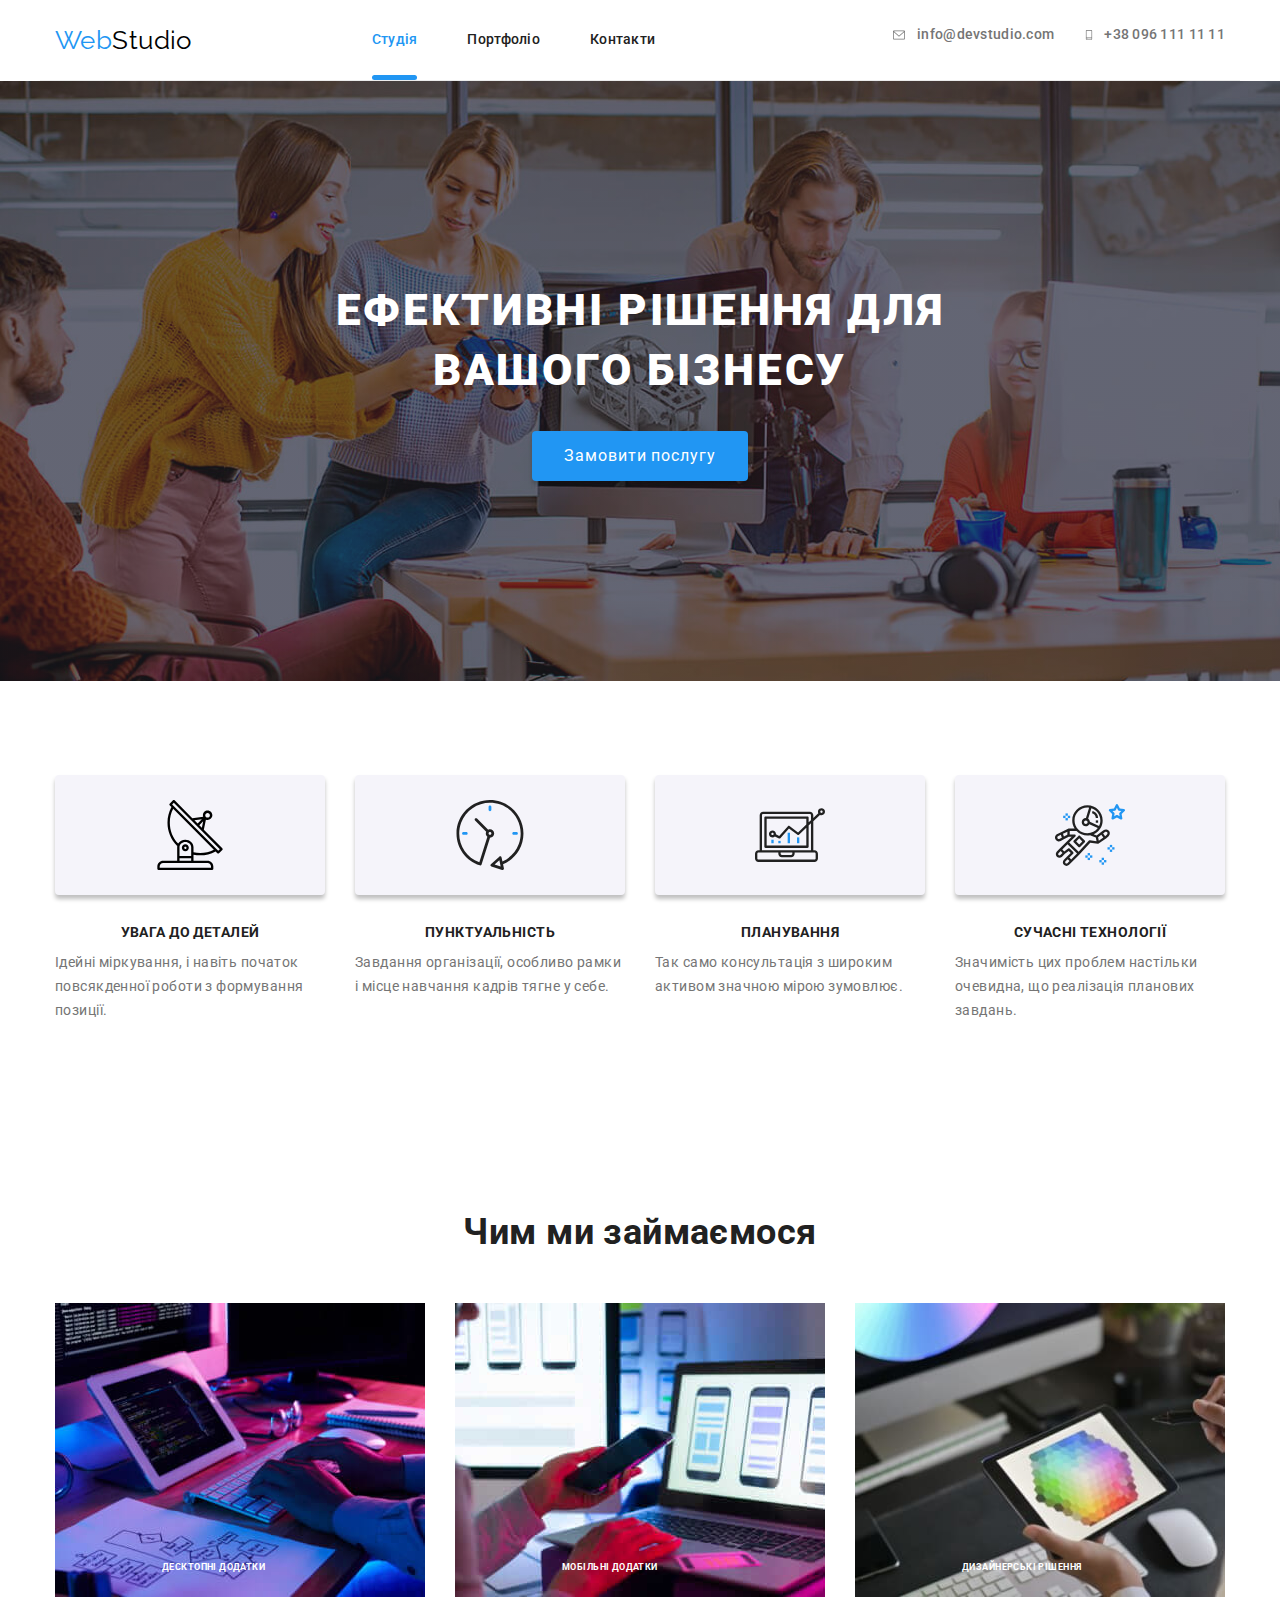
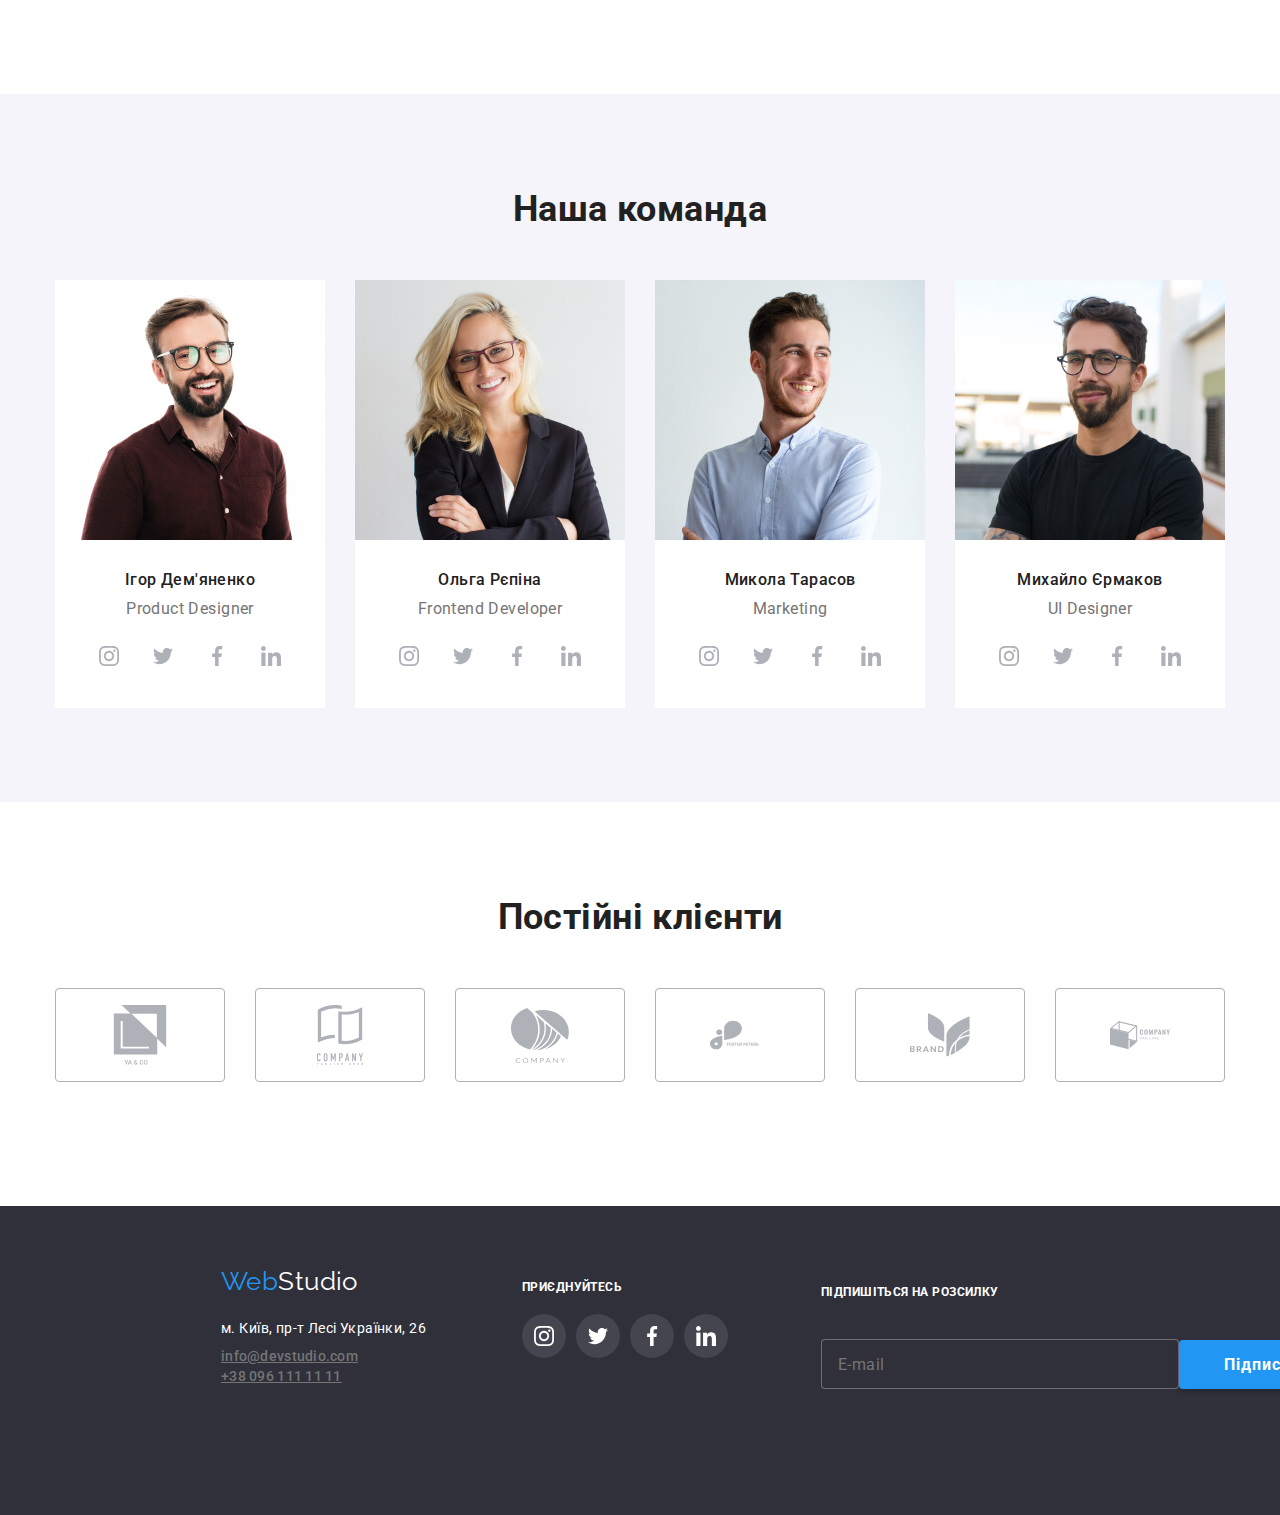
==== commit 38267bc6: "homework8" ====
--- a/index.html
+++ b/index.html
@@ -60,7 +60,7 @@
       <div class="mobile-menu" data-menu id="mobile-menu">
         <button class="main-nav__menu-button menu-toggle" data-menu-close 
         type="button">
-            <svg width="40" height="40">
+            <svg width="18" height="18">
                 <use class="icon-menu" href="./images/icon.svg#icon-cross"></use>
             </svg>
         </button>
--- a/css/main.min.css
+++ b/css/main.min.css
@@ -1 +1 @@
-:root{--primary-text-color: #757575;--primery-title-color: #212121;--accent-color: #2196F3;--primary-white-color: #FFFFFF;--footer-hero-background-color: #2F303A;--header-logo-color: #000000;--staff-color: #F5F4FA;--icon-color: #AFB1B8}/*! modern-normalize v1.1.0 | MIT License | https://github.com/sindresorhus/modern-normalize */*,::before,::after{-webkit-box-sizing:border-box;box-sizing:border-box}html{line-height:1.15;-webkit-text-size-adjust:100%;-moz-tab-size:4;-o-tab-size:4;tab-size:4}body{margin:0;font-family:system-ui,-apple-system,"Segoe UI",Roboto,Helvetica,Arial,sans-serif,"Apple Color Emoji","Segoe UI Emoji"}hr{height:0;color:inherit}abbr[title]{-webkit-text-decoration:underline dotted;text-decoration:underline dotted}b,strong{font-weight:bolder}code,kbd,samp,pre{font-family:ui-monospace,SFMono-Regular,Consolas,"Liberation Mono",Menlo,monospace;font-size:1em}small{font-size:80%}sub,sup{font-size:75%;line-height:0;position:relative;vertical-align:baseline}sub{bottom:-0.25em}sup{top:-0.5em}table{text-indent:0;border-color:inherit}button,input,optgroup,select,textarea{font-family:inherit;font-size:100%;line-height:1.15;margin:0}button,select{text-transform:none}button,[type=button],[type=reset],[type=submit]{-webkit-appearance:button}::-moz-focus-inner{border-style:none;padding:0}:-moz-focusring{outline:1px dotted ButtonText}:-moz-ui-invalid{box-shadow:none}legend{padding:0}progress{vertical-align:baseline}::-webkit-inner-spin-button,::-webkit-outer-spin-button{height:auto}[type=search]{-webkit-appearance:textfield;outline-offset:-2px}::-webkit-search-decoration{-webkit-appearance:none}::-webkit-file-upload-button{-webkit-appearance:button;font:inherit}summary{display:list-item}.circle-icon{display:-webkit-box;display:-ms-flexbox;display:flex;-webkit-box-pack:center;-ms-flex-pack:center;justify-content:center;-webkit-box-align:center;-ms-flex-align:center;align-items:center;border-radius:50%;width:44px;height:44px;fill:var(--icon-color);-webkit-transition:background-color 250ms cubic-bezier(0.4, 0, 0.2, 1),border-color 250ms cubic-bezier(0.4, 0, 0.2, 1),fill 250ms cubic-bezier(0.4, 0, 0.2, 1);transition:background-color 250ms cubic-bezier(0.4, 0, 0.2, 1),border-color 250ms cubic-bezier(0.4, 0, 0.2, 1),fill 250ms cubic-bezier(0.4, 0, 0.2, 1)}.circle-icon:hover,.circle-icon:focus{background-color:var(--accent-color);border-color:var(--accent-color);fill:var(--primary-white-color)}.hidden{visibility:hidden;position:absolute;width:1px;height:1px;padding:0;margin:-1px;-webkit-clip-path:inset(100%);clip-path:inset(100%);clip:rect(0 0 0 0);overflow:hidden;white-space:nowrap;border:0}.container{width:100%;max-width:480px;padding-left:15px;padding-right:15px;margin:0 auto}@media screen and (min-width: 768px){.container{max-width:768px}}@media screen and (min-width: 1200px){.container{max-width:1200px}}.features__container,.portfolio-button-container{padding-bottom:0}.project-container{padding-top:50px;padding-bottom:94px}body{background-color:var(--primary-white-color);color:var(--primary-text-color);font-family:Roboto,sans-serif;font-size:14px;letter-spacing:.03em}.list{list-style:none;padding:0;margin:0}.link{text-decoration:none}.section{padding-top:60px;padding-bottom:94px}@media screen and (min-width: 1200px){.section{padding-top:94px}}.work__section{display:-webkit-box;display:-ms-flexbox;display:flex;-webkit-box-pack:justify;-ms-flex-pack:justify;justify-content:space-between}.hero__button{display:inline-block;min-width:216px;height:50px;padding:10px 32px;text-align:center;border:none;border-radius:4px;background-color:var(--accent-color);color:var(--primary-white-color);-webkit-box-shadow:0px 4px 4px rgba(0,0,0,.15);box-shadow:0px 4px 4px rgba(0,0,0,.15);font-size:16px;line-height:1.9;letter-spacing:.06em;cursor:pointer;font-family:inherit;-webkit-transition:background-color 250ms cubic-bezier(0.4, 0, 0.2, 1);transition:background-color 250ms cubic-bezier(0.4, 0, 0.2, 1)}.hero__button:hover,.hero__button:focus{background-color:var(--accent-color)}.portfolio__button{display:inline-block;cursor:pointer;text-align:center;border-radius:4px;border:none;height:38px;padding:6px 22px;background-color:#f5f4fa;color:var(--primery-title-color);font-weight:500;font-size:16px;line-height:1.63;font-family:inherit;-webkit-transition:background-color 250ms cubic-bezier(0.4, 0, 0.2, 1),color 250ms cubic-bezier(0.4, 0, 0.2, 1),-webkit-box-shadow 250ms cubic-bezier(0.4, 0, 0.2, 1);transition:background-color 250ms cubic-bezier(0.4, 0, 0.2, 1),color 250ms cubic-bezier(0.4, 0, 0.2, 1),-webkit-box-shadow 250ms cubic-bezier(0.4, 0, 0.2, 1);transition:background-color 250ms cubic-bezier(0.4, 0, 0.2, 1),color 250ms cubic-bezier(0.4, 0, 0.2, 1),box-shadow 250ms cubic-bezier(0.4, 0, 0.2, 1);transition:background-color 250ms cubic-bezier(0.4, 0, 0.2, 1),color 250ms cubic-bezier(0.4, 0, 0.2, 1),box-shadow 250ms cubic-bezier(0.4, 0, 0.2, 1),-webkit-box-shadow 250ms cubic-bezier(0.4, 0, 0.2, 1)}.portfolio__button--current{padding:6px 25px;background-color:var(--accent-color);color:var(--primary-white-color)}.portfolio__button:hover,.portfolio__button:focus{background-color:var(--accent-color);color:var(--primary-white-color);-webkit-box-shadow:0 4px 4px 0 rgba(0,0,0,.25);box-shadow:0 4px 4px 0 rgba(0,0,0,.25)}.modal-cross-btn{position:absolute;display:-webkit-box;display:-ms-flexbox;display:flex;-webkit-box-pack:center;-ms-flex-pack:center;justify-content:center;-webkit-box-align:center;-ms-flex-align:center;align-items:center;top:8px;right:8px;width:30px;height:30px;cursor:pointer;border:1px solid rgba(0,0,0,.1);border-radius:50%;background-color:var(--primary-white-color)}.modal-cross-btn:hover{fill:var(--accent-color)}.modal-main-btn{width:200px;height:50px;padding:10px 52px;margin:30px auto 40px auto;font-weight:700;font-size:16px;line-height:1.88;letter-spacing:.06em;cursor:pointer;-webkit-box-shadow:0px 4px 4px rgba(0,0,0,.15);box-shadow:0px 4px 4px rgba(0,0,0,.15);border-radius:4px;background-color:var(--accent-color);color:var(--primary-white-color)}.checkbox-form{display:-webkit-box;display:-ms-flexbox;display:flex;-webkit-box-orient:horizontal;-webkit-box-direction:normal;-ms-flex-direction:row;flex-direction:row;-webkit-box-align:center;-ms-flex-align:center;align-items:center;margin-top:18px}.checkbox-form__ramka{margin-right:8.38px;width:16px;height:15px;border:2px solid #000;border-radius:4px;-webkit-box-shadow:0px 4px 4px rgba(0,0,0,.25);box-shadow:0px 4px 4px rgba(0,0,0,.25);border-color:var(--primery-title-color)}.checkbox-form__hidden:checked+.checkbox-form__ramka{background-color:var(--accent-color);background-image:url(/images/ptichka.svg);background-size:contain;border-color:var(--accent-color)}.checkbox-form__hidden{position:absolute;clip:rect(1px 1px 1px 1px);clip:rect(1px, 1px, 1px, 1px);padding:0;border:0;height:1px;width:1px}.checkbox-form__modal-text{margin:0;margin-left:8.38px}.checkbox-form__agreement-link{color:var(--accent-color)}.checkbox:checked+.icon{background-color:var(--accent-color)}.logo{display:inline-block;text-decoration:none;width:100%;font-family:"Raleway",variable;font-size:26px;line-height:1.19;color:var(--header-logo-color)}@media screen and (min-width: 1200px){.logo{margin-right:93px}}.logo__accent{color:var(--accent-color)}.mobile-menu{position:fixed;top:0;left:0;width:100vw;height:100vw;width:480px;height:796px;background-color:var(--primary-white-color);padding:48px 40px;z-index:9;-webkit-transform:translateY(-100%);transform:translateY(-100%)}.mobile-menu.is-open{-webkit-transform:translateY(0);transform:translateY(0)}@media screen and (min-width: 768px){.mobile-menu{display:none}}.mobile-menu__nav{margin-bottom:307px}.mobile-menu__link{display:block;margin-bottom:32px;font-weight:500;font-size:40px;line-height:1.18;letter-spacing:.02em;color:var(--primery-title-color)}.mobile-menu__link:hover,.mobile-menu__link:focus{color:var(--accent-color)}.mobile-menu__link--current{color:var(--accent-color)}.mobile-menu__link--tel{font-weight:500;font-size:34px;line-height:1.18;letter-spacing:.02em;color:var(--accent-color)}.mobile-menu__link--mail{font-weight:500;font-size:24px;line-height:1.17;letter-spacing:.02em;color:var(--primary-text-color)}.menu-socials{display:-webkit-box;display:-ms-flexbox;display:flex;-ms-flex-wrap:wrap;flex-wrap:wrap;margin-top:64px}.menu-socials__link{display:inline-block;padding-right:10px;font-weight:500;font-size:18px;line-height:22px;letter-spacing:.02em;text-decoration:none;color:var(--accent-color)}.menu-socials__link:not(:first-child){padding-left:10px}.main-nav__menu-button{position:absolute;top:10px;right:15px;display:block;margin-left:auto;border:none;background-color:rgba(0,0,0,0);cursor:pointer;-webkit-transition:fill 250ms cubic-bezier(0.4, 0, 0.2, 1);transition:fill 250ms cubic-bezier(0.4, 0, 0.2, 1)}.main-nav__menu-button:hover{fill:var(--accent-color)}.main-nav__menu-button:focus{fill:var(--accent-color)}.navigation{display:-webkit-box;display:-ms-flexbox;display:flex}.navigation .logo{display:-webkit-box;display:-ms-flexbox;display:flex;-webkit-box-align:center;-ms-flex-align:center;align-items:center}.site-nav{display:none}@media screen and (min-width: 768px){.site-nav{display:-webkit-box;display:-ms-flexbox;display:flex}}.site-nav .item+.item{margin-left:50px}.project-overlay{position:relative;overflow:hidden}.project-overlay__text{position:absolute;top:0;left:0;width:100%;height:100%;padding:63px 24px;text-decoration:none;margin:0;font-weight:400;font-size:18px;line-height:1.56;letter-spacing:.03em;color:var(--primary-white-color);background-color:rgba(33,150,243,.9);-webkit-transform:translateY(101%);transform:translateY(101%);-webkit-transition:-webkit-transform 250ms cubic-bezier(0.4, 0, 0.2, 1);transition:-webkit-transform 250ms cubic-bezier(0.4, 0, 0.2, 1);transition:transform 250ms cubic-bezier(0.4, 0, 0.2, 1);transition:transform 250ms cubic-bezier(0.4, 0, 0.2, 1), -webkit-transform 250ms cubic-bezier(0.4, 0, 0.2, 1)}.project-overlay__picture{display:block}.project-overlay__text{margin:0}.project__link:hover .project-overlay__text{-webkit-transform:translateY(0);transform:translateY(0)}.project__link:focus .project-overlay__text{-webkit-transform:translateY(0);transform:translateY(0)}.site-nav__link{position:relative;display:block;padding-top:32px;padding-bottom:32px;font-weight:500;line-height:1.14;letter-spacing:.02em;color:var(--primery-title-color);-webkit-transition:color 250ms cubic-bezier(0.4, 0, 0.2, 1);transition:color 250ms cubic-bezier(0.4, 0, 0.2, 1)}.site-nav__link--current::after{content:"";position:absolute;display:block;left:0;bottom:0;width:100%;height:5px;border-radius:5px;opacity:1;background-color:var(--accent-color);-webkit-transition:opacity 250ms cubic-bezier(0.4, 0, 0.2, 1);transition:opacity 250ms cubic-bezier(0.4, 0, 0.2, 1)}.site-nav__link:hover,.site-nav__link:focus{color:var(--accent-color)}.site-nav__link--current{color:var(--accent-color)}.footer-wrapper__footer-link{color:rgba(255,255,255,.6)}.footer-wrapper__footer-link-list .item:not(:last-child){margin-bottom:9px;width:100%;margin:0 auto}.clients__link{display:-webkit-box;display:-ms-flexbox;display:flex;-webkit-box-pack:justify;-ms-flex-pack:justify;justify-content:space-between;-webkit-box-align:center;-ms-flex-align:center;align-items:center;cursor:pointer;padding:16px 32px;border:1px solid var(--icon-color);border-radius:4px;fill:var(--icon-color);-webkit-transition:background-color 250ms cubic-bezier(0.4, 0, 0.2, 1),border-color 250ms cubic-bezier(0.4, 0, 0.2, 1),fill 250ms cubic-bezier(0.4, 0, 0.2, 1);transition:background-color 250ms cubic-bezier(0.4, 0, 0.2, 1),border-color 250ms cubic-bezier(0.4, 0, 0.2, 1),fill 250ms cubic-bezier(0.4, 0, 0.2, 1)}.clients__link:hover,.clients__link:focus{border-color:var(--accent-color);fill:var(--accent-color)}.social-icon-list__link{fill:var(--primary-white-color);background-color:rgba(255,255,255,.1)}.social-icon-list{display:-webkit-box;display:-ms-flexbox;display:flex;width:206px;height:44px;margin-left:137px}@media screen and (min-width: 768px){.social-icon-list{display:-webkit-box;display:-ms-flexbox;display:flex;margin-left:0}}.social-icon-list .item:not(:last-child){margin-right:10px}.footer-wrapper__address-text{margin:0 auto;font-style:normal;line-height:1.71;color:var(--primary-white-color)}.backdrop{position:fixed;top:0;left:0;width:100%;height:100%;background-color:rgba(0,0,0,.2);-webkit-transition-property:none;transition-property:none;-webkit-transition-duration:500ms;transition-duration:500ms;-webkit-transition-timing-function:cubic-bezier(0.4, 0, 0.2, 1);transition-timing-function:cubic-bezier(0.4, 0, 0.2, 1)}.backdrop.is-hidden{opacity:0;pointer-events:none}.contact-nav__burger{background-color:rgba(0,0,0,0);border:none;outline:none}@media screen and (min-width: 768px){.contact-nav__burger{display:none}}.contact-nav__burger-icon{cursor:pointer;fill:var(--primery-title-color)}.contact-nav__burger-icon:hover{fill:var(--accent-color)}.contact-nav__burger-icon:focus{fill:var(--accent-color)}.contacts-nav{display:none}@media screen and (min-width: 768px){.contacts-nav{display:-webkit-box;display:-ms-flexbox;display:flex;-webkit-box-orient:vertical;-webkit-box-direction:normal;-ms-flex-direction:column;flex-direction:column;margin-left:auto}.contacts-nav .item:not(:last-child){margin-bottom:10px}}@media screen and (min-width: 768px)and (min-width: 1200px){.contacts-nav{-webkit-box-orient:horizontal;-webkit-box-direction:normal;-ms-flex-direction:row;flex-direction:row}.contacts-nav .item:not(:last-child){margin-right:30px}}.contacts-nav__link{color:var(--primary-text-color);font-weight:500;line-height:1.4;letter-spacing:.02em;-webkit-transition:color 250ms cubic-bezier(0.4, 0, 0.2, 1);transition:color 250ms cubic-bezier(0.4, 0, 0.2, 1)}@media screen and (min-width: 1200px){.contacts-nav__link{display:-webkit-box;display:-ms-flexbox;display:flex;-webkit-box-align:center;-ms-flex-align:center;align-items:center}}.contacts-nav__link:hover,.contacts-nav__link:focus{color:var(--accent-color)}.contacts-nav__icon{display:inline-block;margin-right:10px;fill:currentColor}.clients__title{margin-bottom:50px}.work__title,.team__title,.clients__title{margin-top:0;margin-bottom:50px;width:366px;margin-left:auto;margin-right:auto;text-align:center;font-size:36px;line-height:1.17;color:var(--primery-title-color)}.project-examples__project-title{margin-top:0;margin-bottom:4px;font-size:18px;line-height:2;letter-spacing:.06em;color:var(--primery-title-color)}.features__title{margin-top:0;margin-bottom:10px;width:100%;text-align:center;font-size:14px;line-height:1.14;color:var(--primery-title-color)}.footer-title{line-height:1.14;text-transform:uppercase;text-align:center;margin-bottom:20px;margin-top:60px;color:var(--primary-white-color)}@media screen and (min-width: 768px){.footer-title{margin-left:0;margin-top:0}}@media screen and (min-width: 1200px){.footer-title{text-align:start;width:auto}}.team__title{width:264px;margin-bottom:30px}@media screen and (min-width: 1200px){.team__title{margin-bottom:50px}}.modal__title{margin-top:0;margin-bottom:12px;text-align:center;font-weight:700;font-size:20px;line-height:1.15;color:#212121}.header__container{display:-webkit-box;display:-ms-flexbox;display:flex;-webkit-box-align:center;-ms-flex-align:center;align-items:center;-webkit-box-pack:justify;-ms-flex-pack:justify;justify-content:space-between;height:100%;border-bottom:1px solid #ececec}@media screen and (min-width: 768px){.header__container{-webkit-box-pack:start;-ms-flex-pack:start;justify-content:start;height:auto}}.hero{max-width:1600px;max-height:600px;margin-right:auto;margin-left:auto;padding-top:118px;padding-bottom:118px;text-align:center;background-color:var(--footer-hero-background-color);background-image:-webkit-gradient(linear, left top, right top, from(rgba(47, 48, 58, 0.4)), to(rgba(47, 48, 58, 0.4))),url("../images/Hero.jpg");background-image:linear-gradient(to right, rgba(47, 48, 58, 0.4), rgba(47, 48, 58, 0.4)),url("../images/Hero.jpg");background-position:center;background-repeat:no-repeat;background-size:cover}@media(min-device-pixel-ratio: 2),screen and (-webkit-min-device-pixel-ratio: 2),screen and (min-resolution: 192dpi),screen and (min-resolution: 2dppx){.hero{background-image:-webkit-gradient(linear, left top, left bottom, from(rgba(47, 48, 58, 0.4)), to(rgba(47, 48, 58, 0.4))),url(/images/hero/hero-mob@2x.jpg);background-image:linear-gradient(rgba(47, 48, 58, 0.4), rgba(47, 48, 58, 0.4)),url(/images/hero/hero-mob@2x.jpg)}}@media screen and (min-width: 768px){.hero{background-image:-webkit-gradient(linear, left top, left bottom, from(rgba(47, 48, 58, 0.4)), to(rgba(47, 48, 58, 0.4))),url(/images/hero/hero-tablet.jpg);background-image:linear-gradient(rgba(47, 48, 58, 0.4), rgba(47, 48, 58, 0.4)),url(/images/hero/hero-tablet.jpg)}}@media screen and (min-width: 768px)and (min-device-pixel-ratio: 2),screen and (min-width: 768px)and (-webkit-min-device-pixel-ratio: 2),screen and (min-width: 768px)and (min-resolution: 192dpi),screen and (min-width: 768px)and (min-resolution: 2dppx){.hero{background-image:-webkit-gradient(linear, left top, left bottom, from(rgba(47, 48, 58, 0.4)), to(rgba(47, 48, 58, 0.4))),url(/images/hero/hero-tablet@2x.jpg);background-image:linear-gradient(rgba(47, 48, 58, 0.4), rgba(47, 48, 58, 0.4)),url(/images/hero/hero-tablet@2x.jpg)}}@media screen and (min-width: 1200px){.hero{padding-top:200px;padding-bottom:280px;background-image:-webkit-gradient(linear, left top, left bottom, from(rgba(47, 48, 58, 0.4)), to(rgba(47, 48, 58, 0.4))),url(/images/hero/hero-desk.jpg);background-image:linear-gradient(rgba(47, 48, 58, 0.4), rgba(47, 48, 58, 0.4)),url(/images/hero/hero-desk.jpg)}}@media screen and (min-width: 1200px)and (min-device-pixel-ratio: 2),screen and (min-width: 1200px)and (-webkit-min-device-pixel-ratio: 2),screen and (min-width: 1200px)and (min-resolution: 192dpi),screen and (min-width: 1200px)and (min-resolution: 2dppx){.hero{background-image:-webkit-gradient(linear, left top, left bottom, from(rgba(47, 48, 58, 0.4)), to(rgba(47, 48, 58, 0.4))),url(/images/hero/hero-desk@2x.jpg);background-image:linear-gradient(rgba(47, 48, 58, 0.4), rgba(47, 48, 58, 0.4)),url(/images/hero/hero-desk@2x.jpg)}}.hero__title{margin:0 auto 30px;max-width:360px;text-transform:uppercase;font-weight:900;font-size:26px;line-height:1.62;letter-spacing:.06em;color:var(--primary-white-color)}@media screen and (min-width: 1200px){.hero__title{max-width:696px;font-size:44px;line-height:1.36}}.features__features-list{display:-webkit-box;display:-ms-flexbox;display:flex;-ms-flex-wrap:wrap;flex-wrap:wrap;-webkit-box-pack:center;-ms-flex-pack:center;justify-content:center}.features__features-list .item{width:100%}@media screen and (min-width: 768px){.features__features-list .item{width:calc((100% - 30px)/2);max-width:354px}.features__features-list .item:nth-child(odd){margin-right:30px}.features__features-list .item:nth-child(n+3){margin-top:30px}}@media screen and (min-width: 1200px){.features__features-list .item{width:calc((100% - 90px)/4);width:270px}.features__features-list .item:nth-child(n+3){margin-top:0}.features__features-list .item:not(:last-child){margin-right:30px}}.features__details{display:-webkit-box;display:-ms-flexbox;display:flex;-webkit-box-pack:center;-ms-flex-pack:center;justify-content:center;-webkit-box-align:center;-ms-flex-align:center;align-items:center;margin-bottom:30px;height:120px;border-radius:4px;-webkit-box-shadow:0 4px 4px 0 rgba(0,0,0,.25);box-shadow:0 4px 4px 0 rgba(0,0,0,.25);background-color:var(--staff-color)}@media screen and (min-width: 768px){.features__details{margin-bottom:30px}}.features__text{margin-top:0;margin-bottom:30px;line-height:1.71}@media screen and (min-width: 768px){.features__text{margin-bottom:0}}.clients{margin-left:auto;margin-right:auto;background-color:var(--primary-white-color)}.clients__list{display:-webkit-box;display:-ms-flexbox;display:flex;-ms-flex-wrap:wrap;flex-wrap:wrap;-webkit-box-pack:center;-ms-flex-pack:center;justify-content:center}.clients__item{width:100%;max-width:210px;width:calc((100% - 30px)/2)}.clients__item:not(:nth-child(2n)){margin-right:30px;margin-bottom:30px}.clients__item:nth-last-child(-n+2){margin-bottom:0}@media screen and (min-width: 768px){.clients__item{width:calc((100% - 60px)/3);max-width:226px}.clients__item:not(:nth-child(2n)){margin-right:0}.clients__item:not(:nth-child(3n)){margin-right:30px}}@media screen and (min-width: 1200px){.clients__item{width:calc((100% - 150px)/6);margin-bottom:0;max-width:170px}.clients__item:not(:last-child){margin-right:30px}}.business-card{padding-top:16px;padding-bottom:24px;min-width:450px;text-align:center;background-color:var(--primary-white-color)}@media screen and (min-width: 768px){.business-card{min-width:354px}}@media screen and (min-width: 1200px){.business-card{min-width:270px;padding-top:30px;padding-bottom:30px}}.business-card__name{margin-top:0;margin-bottom:10px;font-weight:500;font-size:16px;line-height:1.19;color:var(--primery-title-color)}.business-card__text{display:inline-block;min-width:76px;margin:0;font-size:16px;line-height:1.19}.business-card__icons-list{display:-webkit-box;display:-ms-flexbox;display:flex;-webkit-box-pack:center;-ms-flex-pack:center;justify-content:center;margin-top:16px;padding:0 32px 30px;margin-left:auto;margin-right:auto;width:206px;height:44px}.business-card__icons-list .item:not(:last-child){margin-right:10px}.footer{min-width:480px;height:603px;padding-top:60px;padding-bottom:60px;background:var(--footer-hero-background-color);margin:0 auto}@media screen and (min-width: 768px){.footer{min-width:768px;height:463px}}@media screen and (min-width: 1200px){.footer{min-width:1600px;height:auto}}.footer__container{padding-top:0;padding-bottom:0}@media screen and (min-width: 768px){.footer__container{display:-webkit-box;display:-ms-flexbox;display:flex;-webkit-box-pack:center;-ms-flex-pack:center;justify-content:center;-ms-flex-wrap:wrap;flex-wrap:wrap}}@media screen and (min-width: 1200px){.footer__container{padding-top:0;padding-bottom:0}}.footer__footer-link{color:rgba(255,255,255,.6)}.footer__footer-link-list .item:not(:last-child){margin-bottom:9px}.footer-social{display:-webkit-box;display:-ms-flexbox;display:flex;-webkit-box-orient:vertical;-webkit-box-direction:normal;-ms-flex-direction:column;flex-direction:column}@media screen and (min-width: 768px){.footer-social{margin-left:165px}}@media screen and (min-width: 1200px){.footer-social{padding-top:15px;margin-left:70px;margin-right:93px;padding-bottom:97px}}.footer-form{display:-webkit-box;display:-ms-flexbox;display:flex;-webkit-box-orient:vertical;-webkit-box-direction:normal;-ms-flex-direction:column;flex-direction:column;width:570px;height:86px;padding-top:20px;padding-bottom:83px}@media screen and (min-width: 1200px){.footer-form__spam{display:-webkit-box;display:-ms-flexbox;display:flex}}.footer-form__spam-field{width:450px;height:50px;background-color:#2f303a;border:1px solid rgba(255,255,255,.3);border-radius:4px;padding:15px 0 15px 16px;margin-top:20px;margin-bottom:20px;font-weight:400;font-size:16px;line-height:1.25;letter-spacing:.03em;color:rgba(255,255,255,.6)}@media screen and (min-width: 1200px){.footer-form__spam-field{width:358px}}.footer-form__spam-field input::-webkit-input-placeholder{font-weight:400;font-size:30px}.footer-form__spam-field input::-moz-placeholder{font-weight:400;font-size:30px}.footer-form__spam-field input:-ms-input-placeholder{font-weight:400;font-size:30px}.footer-form__spam-field input::-ms-input-placeholder{font-weight:400;font-size:30px}.footer-form__spam-field input::placeholder{font-weight:400;font-size:30px}.footer-form__spam-btn{display:-webkit-box;display:-ms-flexbox;display:flex;-webkit-box-pack:center;-ms-flex-pack:center;justify-content:center;-webkit-box-align:center;-ms-flex-align:center;align-items:center;margin-left:12px;padding:10px 0 10px 28px;cursor:pointer;margin:0 auto;width:200px;font-weight:700;font-size:16px;line-height:1.86;letter-spacing:.06em;color:var(--primary-white-color);background-color:var(--accent-color);background:#2196f3;-webkit-box-shadow:0px 4px 4px rgba(0,0,0,.15);box-shadow:0px 4px 4px rgba(0,0,0,.15);border:none;border-radius:4px}@media screen and (min-width: 1200px){.footer-form__spam-btn{margin:auto}}.footer-form__icon{margin-left:10px;fill:var(--primary-white-color)}.footer-wrapper,.item{text-align:center}@media screen and (min-width: 1200px){.footer-wrapper,.item{text-align:left}}.footer-wrapper__footer-logo{display:inline-block;margin-right:0;padding:0;margin-bottom:20px;color:var(--primary-white-color)}.footer-wrapper__address-text{width:231px;height:21px;margin-bottom:9px;font-style:normal;line-height:1.71;color:var(--primary-white-color)}.modal{position:absolute;left:50%;top:50%;-webkit-transform:translate(-50%, -50%);transform:translate(-50%, -50%);min-width:528px;height:581px;padding:40px;background-color:var(--primary-white-color);-webkit-box-shadow:0px 1px 3px rgba(0,0,0,.12),0px 1px 1px rgba(0,0,0,.14),0px 2px 1px rgba(0,0,0,.2);box-shadow:0px 1px 3px rgba(0,0,0,.12),0px 1px 1px rgba(0,0,0,.14),0px 2px 1px rgba(0,0,0,.2);border-radius:4px}.modal__form-field{width:100%;margin-top:0;display:-webkit-box;display:-ms-flexbox;display:flex;-webkit-box-orient:vertical;-webkit-box-direction:normal;-ms-flex-direction:column;flex-direction:column}.modal__form-field .modal__icon{position:absolute;bottom:11px;left:14px;cursor:pointer}.modal__form-label{position:relative;display:block;display:-webkit-box;display:-ms-flexbox;display:flex;-webkit-box-orient:vertical;-webkit-box-direction:normal;-ms-flex-direction:column;flex-direction:column;width:100%;margin-top:10px}.modal__form-label:first-child{margin-top:0px}.modal__form-input{width:100%;height:40px;padding:0;padding-left:42px;margin:0;margin-top:4px;cursor:pointer;border:1px solid rgba(33,33,33,.2);border-radius:4px}.modal__form-input:hover{border-color:var(--accent-color)}.modal__form-input:hover+.modal__icon{fill:var(--accent-color)}.modal__form-input:focus{border-color:var(--accent-color)}.modal__form-input:focus+.modal__icon{fill:var(--accent-color)}.modal__form-textarea::-webkit-input-placeholder{font-weight:400;font-size:12px;line-height:14px;letter-spacing:.01em;color:rgba(117,117,117,.5)}.modal__form-textarea::-moz-placeholder{font-weight:400;font-size:12px;line-height:14px;letter-spacing:.01em;color:rgba(117,117,117,.5)}.modal__form-textarea:-ms-input-placeholder{font-weight:400;font-size:12px;line-height:14px;letter-spacing:.01em;color:rgba(117,117,117,.5)}.modal__form-textarea::-ms-input-placeholder{font-weight:400;font-size:12px;line-height:14px;letter-spacing:.01em;color:rgba(117,117,117,.5)}.modal__form-textarea::placeholder{font-weight:400;font-size:12px;line-height:14px;letter-spacing:.01em;color:rgba(117,117,117,.5)}.modal__form-textarea{margin-top:4px;padding:12px 16px;width:448px;height:120px;resize:none;border:1px solid rgba(33,33,33,.2);border-radius:4px}.modal__form-privacy{position:relative}.modal__form-privacy .modal__icon{position:absolute;top:17px;left:-2px}.modal__form-privacy .icon{position:absolute;top:50px;left:-2px}.portfolio__button-list{display:-webkit-box;display:-ms-flexbox;display:flex;-webkit-box-pack:center;-ms-flex-pack:center;justify-content:center;margin-bottom:34px}.portfolio__button-list .item:not(:last-child){margin-right:8px}.portfolio__project .text{font-size:16px;line-height:1.88;color:var(--primary-text-color)}.project{display:-webkit-box;display:-ms-flexbox;display:flex;-ms-flex-wrap:wrap;flex-wrap:wrap}.project-examples{padding:20px 24px;width:370px;background:var(--primary-white-color);border:1px solid #eee}.project-examples__text{font-weight:400;font-size:16px;line-height:30px;letter-spacing:.03em;color:var(--primary-text-color)}.project .item{margin-right:30px;margin-bottom:30px}.project .item:nth-child(3n){margin-right:0}.project .item:nth-last-child(-n+3){margin-bottom:0}.project .item:hover{-webkit-box-shadow:0 4px 4px 0 rgba(0,0,0,.25);box-shadow:0 4px 4px 0 rgba(0,0,0,.25)}.team{background-color:var(--staff-color)}.team__cards-list{margin-bottom:-30px}.team__cards-list .team-cards{margin-bottom:30px}@media screen and (min-width: 768px){.team__cards-list{display:-webkit-box;display:-ms-flexbox;display:flex;-ms-flex-wrap:wrap;flex-wrap:wrap;-webkit-box-pack:justify;-ms-flex-pack:justify;justify-content:space-between}.team__cards-list .team-cards{width:calc((100% - 30px)/2);max-width:354px;margin-bottom:30px}}@media screen and (min-width: 1200px){.team__cards-list{-webkit-box-pack:justify;-ms-flex-pack:justify;justify-content:space-between;margin-bottom:0}.team__cards-list .team-cards{width:calc((100% - 90px)/4);margin-bottom:0}}.team-cards__photo{display:block}.team-cards:hover{-webkit-box-shadow:0 4px 4px 0 rgba(0,0,0,.25);box-shadow:0 4px 4px 0 rgba(0,0,0,.25)}@media screen and (max-width: 1199px){.work{display:none;padding-bottom:94px}}.work-design{position:relative}.work-backgroung{position:absolute;left:0;bottom:0;width:100%;height:70px;background-image:-webkit-gradient(linear, left top, right top, from(rgba(47, 48, 58, 0.8)), to(rgba(47, 48, 58, 0.8)));background-image:linear-gradient(to right, rgba(47, 48, 58, 0.8), rgba(47, 48, 58, 0.8))}.work-backgroung__text{position:absolute;left:107px;bottom:27px;margin:0;padding:0;color:var(--primary-white-color);text-transform:uppercase}/*# sourceMappingURL=main.min.css.map */+:root{--primary-text-color: #757575;--primery-title-color: #212121;--accent-color: #2196F3;--primary-white-color: #FFFFFF;--footer-hero-background-color: #2F303A;--header-logo-color: #000000;--staff-color: #F5F4FA;--icon-color: #AFB1B8}/*! modern-normalize v1.1.0 | MIT License | https://github.com/sindresorhus/modern-normalize */*,::before,::after{-webkit-box-sizing:border-box;box-sizing:border-box}html{line-height:1.15;-webkit-text-size-adjust:100%;-moz-tab-size:4;-o-tab-size:4;tab-size:4}body{margin:0;font-family:system-ui,-apple-system,"Segoe UI",Roboto,Helvetica,Arial,sans-serif,"Apple Color Emoji","Segoe UI Emoji"}hr{height:0;color:inherit}abbr[title]{-webkit-text-decoration:underline dotted;text-decoration:underline dotted}b,strong{font-weight:bolder}code,kbd,samp,pre{font-family:ui-monospace,SFMono-Regular,Consolas,"Liberation Mono",Menlo,monospace;font-size:1em}small{font-size:80%}sub,sup{font-size:75%;line-height:0;position:relative;vertical-align:baseline}sub{bottom:-0.25em}sup{top:-0.5em}table{text-indent:0;border-color:inherit}button,input,optgroup,select,textarea{font-family:inherit;font-size:100%;line-height:1.15;margin:0}button,select{text-transform:none}button,[type=button],[type=reset],[type=submit]{-webkit-appearance:button}::-moz-focus-inner{border-style:none;padding:0}:-moz-focusring{outline:1px dotted ButtonText}:-moz-ui-invalid{box-shadow:none}legend{padding:0}progress{vertical-align:baseline}::-webkit-inner-spin-button,::-webkit-outer-spin-button{height:auto}[type=search]{-webkit-appearance:textfield;outline-offset:-2px}::-webkit-search-decoration{-webkit-appearance:none}::-webkit-file-upload-button{-webkit-appearance:button;font:inherit}summary{display:list-item}.circle-icon{display:-webkit-box;display:-ms-flexbox;display:flex;-webkit-box-pack:center;-ms-flex-pack:center;justify-content:center;-webkit-box-align:center;-ms-flex-align:center;align-items:center;border-radius:50%;width:44px;height:44px;fill:var(--icon-color);-webkit-transition:background-color 250ms cubic-bezier(0.4, 0, 0.2, 1),border-color 250ms cubic-bezier(0.4, 0, 0.2, 1),fill 250ms cubic-bezier(0.4, 0, 0.2, 1);transition:background-color 250ms cubic-bezier(0.4, 0, 0.2, 1),border-color 250ms cubic-bezier(0.4, 0, 0.2, 1),fill 250ms cubic-bezier(0.4, 0, 0.2, 1)}.circle-icon:hover,.circle-icon:focus{background-color:var(--accent-color);border-color:var(--accent-color);fill:var(--primary-white-color)}.hidden{visibility:hidden;position:absolute;width:1px;height:1px;padding:0;margin:-1px;-webkit-clip-path:inset(100%);clip-path:inset(100%);clip:rect(0 0 0 0);overflow:hidden;white-space:nowrap;border:0}.container{width:100%;max-width:480px;padding-left:15px;padding-right:15px;margin:0 auto}@media screen and (min-width: 768px){.container{max-width:768px}}@media screen and (min-width: 1200px){.container{max-width:1200px}}.features__container,.portfolio-button-container{padding-bottom:0}.project-container{padding-top:50px;padding-bottom:94px}body{background-color:var(--primary-white-color);color:var(--primary-text-color);font-family:Roboto,sans-serif;font-size:14px;letter-spacing:.03em}.list{list-style:none;padding:0;margin:0}.link{text-decoration:none}.section{padding-top:60px;padding-bottom:94px}@media screen and (min-width: 1200px){.section{padding-top:94px}}.work__section{display:-webkit-box;display:-ms-flexbox;display:flex;-webkit-box-pack:justify;-ms-flex-pack:justify;justify-content:space-between}.hero__button{display:inline-block;min-width:216px;height:50px;padding:10px 32px;text-align:center;border:none;border-radius:4px;background-color:var(--accent-color);color:var(--primary-white-color);-webkit-box-shadow:0px 4px 4px rgba(0,0,0,.15);box-shadow:0px 4px 4px rgba(0,0,0,.15);font-size:16px;line-height:1.9;letter-spacing:.06em;cursor:pointer;font-family:inherit;-webkit-transition:background-color 250ms cubic-bezier(0.4, 0, 0.2, 1);transition:background-color 250ms cubic-bezier(0.4, 0, 0.2, 1)}.hero__button:hover,.hero__button:focus{background-color:var(--accent-color)}.portfolio__button{display:inline-block;cursor:pointer;text-align:center;border-radius:4px;border:none;height:38px;padding:6px 22px;background-color:#f5f4fa;color:var(--primery-title-color);font-weight:500;font-size:16px;line-height:1.63;font-family:inherit;-webkit-transition:background-color 250ms cubic-bezier(0.4, 0, 0.2, 1),color 250ms cubic-bezier(0.4, 0, 0.2, 1),-webkit-box-shadow 250ms cubic-bezier(0.4, 0, 0.2, 1);transition:background-color 250ms cubic-bezier(0.4, 0, 0.2, 1),color 250ms cubic-bezier(0.4, 0, 0.2, 1),-webkit-box-shadow 250ms cubic-bezier(0.4, 0, 0.2, 1);transition:background-color 250ms cubic-bezier(0.4, 0, 0.2, 1),color 250ms cubic-bezier(0.4, 0, 0.2, 1),box-shadow 250ms cubic-bezier(0.4, 0, 0.2, 1);transition:background-color 250ms cubic-bezier(0.4, 0, 0.2, 1),color 250ms cubic-bezier(0.4, 0, 0.2, 1),box-shadow 250ms cubic-bezier(0.4, 0, 0.2, 1),-webkit-box-shadow 250ms cubic-bezier(0.4, 0, 0.2, 1)}.portfolio__button--current{padding:6px 25px;background-color:var(--accent-color);color:var(--primary-white-color)}.portfolio__button:hover,.portfolio__button:focus{background-color:var(--accent-color);color:var(--primary-white-color);-webkit-box-shadow:0 4px 4px 0 rgba(0,0,0,.25);box-shadow:0 4px 4px 0 rgba(0,0,0,.25)}.modal-cross-btn{position:absolute;display:-webkit-box;display:-ms-flexbox;display:flex;-webkit-box-pack:center;-ms-flex-pack:center;justify-content:center;-webkit-box-align:center;-ms-flex-align:center;align-items:center;top:8px;right:8px;width:30px;height:30px;cursor:pointer;border:1px solid rgba(0,0,0,.1);border-radius:50%;background-color:var(--primary-white-color)}.modal-cross-btn:hover{fill:var(--accent-color)}.modal-main-btn{width:200px;height:50px;padding:10px 52px;margin:30px auto 40px auto;font-weight:700;font-size:16px;line-height:1.88;letter-spacing:.06em;cursor:pointer;-webkit-box-shadow:0px 4px 4px rgba(0,0,0,.15);box-shadow:0px 4px 4px rgba(0,0,0,.15);border-radius:4px;background-color:var(--accent-color);color:var(--primary-white-color)}.checkbox-form{display:-webkit-box;display:-ms-flexbox;display:flex;-webkit-box-orient:horizontal;-webkit-box-direction:normal;-ms-flex-direction:row;flex-direction:row;-webkit-box-align:center;-ms-flex-align:center;align-items:center;margin-top:18px}.checkbox-form__ramka{margin-right:8.38px;width:16px;height:15px;border:2px solid #000;border-radius:4px;-webkit-box-shadow:0px 4px 4px rgba(0,0,0,.25);box-shadow:0px 4px 4px rgba(0,0,0,.25);border-color:var(--primery-title-color)}.checkbox-form__hidden:checked+.checkbox-form__ramka{background-color:var(--accent-color);background-image:url(/images/ptichka.svg);background-size:contain;border-color:var(--accent-color)}.checkbox-form__hidden{position:absolute;clip:rect(1px 1px 1px 1px);clip:rect(1px, 1px, 1px, 1px);padding:0;border:0;height:1px;width:1px}.checkbox-form__modal-text{margin:0;margin-left:8.38px}.checkbox-form__agreement-link{color:var(--accent-color)}.checkbox:checked+.icon{background-color:var(--accent-color)}.logo{display:inline-block;text-decoration:none;width:100%;font-family:"Raleway",variable;font-size:26px;line-height:1.19;color:var(--header-logo-color)}@media screen and (min-width: 1200px){.logo{margin-right:93px}}.logo__accent{color:var(--accent-color)}.mobile-menu{position:fixed;top:0;left:0;width:100vw;height:100vh;background-color:var(--primary-white-color);padding:48px 40px;z-index:9;-webkit-transform:translateY(-100%);transform:translateY(-100%)}.mobile-menu.is-open{-webkit-transform:translateY(0);transform:translateY(0)}@media screen and (min-width: 768px){.mobile-menu{display:none}}.mobile-menu__link{display:block;margin-bottom:32px;font-weight:500;font-size:40px;line-height:1.18;letter-spacing:.02em;color:var(--primery-title-color)}.mobile-menu{display:-webkit-box;display:-ms-flexbox;display:flex;-webkit-box-pack:justify;-ms-flex-pack:justify;justify-content:space-between;-webkit-box-orient:vertical;-webkit-box-direction:normal;-ms-flex-direction:column;flex-direction:column}.mobile-menu__link{text-decoration:none}.mobile-menu__link:hover,.mobile-menu__link:focus{color:var(--accent-color)}.mobile-menu__link--current{color:var(--accent-color)}.mobile-menu__link--tel{font-weight:500;font-size:34px;line-height:1.18;letter-spacing:.02em;color:var(--accent-color)}.mobile-menu__link--mail{font-weight:500;font-size:24px;line-height:1.17;letter-spacing:.02em;color:var(--primary-text-color)}.menu-socials{display:-webkit-box;display:-ms-flexbox;display:flex;-ms-flex-wrap:wrap;flex-wrap:wrap;margin-top:64px}.menu-socials__link{display:inline-block;padding-right:10px;font-weight:500;font-size:18px;line-height:22px;letter-spacing:.02em;text-decoration:none;color:var(--accent-color)}.menu-socials__link:not(:first-child){padding-left:10px}.main-nav__menu-button{position:absolute;top:10px;right:15px;display:block;margin-left:auto;border:none;background-color:rgba(0,0,0,0);cursor:pointer;-webkit-transition:fill 250ms cubic-bezier(0.4, 0, 0.2, 1);transition:fill 250ms cubic-bezier(0.4, 0, 0.2, 1)}.main-nav__menu-button:hover{fill:var(--accent-color)}.main-nav__menu-button:focus{fill:var(--accent-color)}.navigation{display:-webkit-box;display:-ms-flexbox;display:flex}.navigation .logo{display:-webkit-box;display:-ms-flexbox;display:flex;-webkit-box-align:center;-ms-flex-align:center;align-items:center}.site-nav{display:none}@media screen and (min-width: 768px){.site-nav{margin-left:87px;display:-webkit-box;display:-ms-flexbox;display:flex}}.site-nav .item+.item{margin-left:50px}.project-overlay{position:relative;overflow:hidden}.project-overlay__text{position:absolute;top:0;left:0;width:100%;height:100%;padding:63px 24px;text-decoration:none;margin:0;font-weight:400;font-size:18px;line-height:1.56;letter-spacing:.03em;color:var(--primary-white-color);background-color:rgba(33,150,243,.9);-webkit-transform:translateY(101%);transform:translateY(101%);-webkit-transition:-webkit-transform 250ms cubic-bezier(0.4, 0, 0.2, 1);transition:-webkit-transform 250ms cubic-bezier(0.4, 0, 0.2, 1);transition:transform 250ms cubic-bezier(0.4, 0, 0.2, 1);transition:transform 250ms cubic-bezier(0.4, 0, 0.2, 1), -webkit-transform 250ms cubic-bezier(0.4, 0, 0.2, 1)}.project-overlay__picture{display:block}.project-overlay__text{margin:0}.project__link:hover .project-overlay__text{-webkit-transform:translateY(0);transform:translateY(0)}.project__link:focus .project-overlay__text{-webkit-transform:translateY(0);transform:translateY(0)}.site-nav__link{position:relative;display:block;padding-top:32px;padding-bottom:32px;font-weight:500;line-height:1.14;letter-spacing:.02em;color:var(--primery-title-color);-webkit-transition:color 250ms cubic-bezier(0.4, 0, 0.2, 1);transition:color 250ms cubic-bezier(0.4, 0, 0.2, 1)}.site-nav__link--current::after{content:"";position:absolute;display:block;left:0;bottom:0;width:100%;height:5px;border-radius:5px;opacity:1;background-color:var(--accent-color);-webkit-transition:opacity 250ms cubic-bezier(0.4, 0, 0.2, 1);transition:opacity 250ms cubic-bezier(0.4, 0, 0.2, 1)}.site-nav__link:hover,.site-nav__link:focus{color:var(--accent-color)}.site-nav__link--current{color:var(--accent-color)}.footer-wrapper__footer-link{color:rgba(255,255,255,.6)}.footer-wrapper__footer-link-list .item:not(:last-child){margin-bottom:9px;width:100%;margin:0 auto}.clients__link{display:-webkit-box;display:-ms-flexbox;display:flex;-webkit-box-pack:justify;-ms-flex-pack:justify;justify-content:space-between;-webkit-box-align:center;-ms-flex-align:center;align-items:center;cursor:pointer;padding:16px 32px;border:1px solid var(--icon-color);border-radius:4px;fill:var(--icon-color);-webkit-transition:background-color 250ms cubic-bezier(0.4, 0, 0.2, 1),border-color 250ms cubic-bezier(0.4, 0, 0.2, 1),fill 250ms cubic-bezier(0.4, 0, 0.2, 1);transition:background-color 250ms cubic-bezier(0.4, 0, 0.2, 1),border-color 250ms cubic-bezier(0.4, 0, 0.2, 1),fill 250ms cubic-bezier(0.4, 0, 0.2, 1)}.clients__link:hover,.clients__link:focus{border-color:var(--accent-color);fill:var(--accent-color)}.social-icon-list__link{fill:var(--primary-white-color);background-color:rgba(255,255,255,.1)}.social-icon-list{display:-webkit-box;display:-ms-flexbox;display:flex;width:206px;height:44px;margin-left:137px}@media screen and (min-width: 768px){.social-icon-list{display:-webkit-box;display:-ms-flexbox;display:flex;margin-left:0}}.social-icon-list .item:not(:last-child){margin-right:10px}.footer-wrapper__address-text{margin:0 auto;font-style:normal;line-height:1.71;color:var(--primary-white-color)}.backdrop{position:fixed;top:0;left:0;width:100%;height:100%;background-color:rgba(0,0,0,.2);-webkit-transition-property:none;transition-property:none;-webkit-transition-duration:500ms;transition-duration:500ms;-webkit-transition-timing-function:cubic-bezier(0.4, 0, 0.2, 1);transition-timing-function:cubic-bezier(0.4, 0, 0.2, 1)}.backdrop.is-hidden{opacity:0;pointer-events:none}.contact-nav__burger{background-color:rgba(0,0,0,0);border:none;outline:none}@media screen and (min-width: 768px){.contact-nav__burger{display:none}}.contact-nav__burger-icon{cursor:pointer;fill:var(--primery-title-color)}.contact-nav__burger-icon:hover{fill:var(--accent-color)}.contact-nav__burger-icon:focus{fill:var(--accent-color)}.contacts-nav{display:none}@media screen and (min-width: 768px){.contacts-nav{display:-webkit-box;display:-ms-flexbox;display:flex;-webkit-box-orient:vertical;-webkit-box-direction:normal;-ms-flex-direction:column;flex-direction:column;margin-left:auto}.contacts-nav .item:not(:last-child){margin-bottom:10px}}@media screen and (min-width: 768px)and (min-width: 1200px){.contacts-nav{-webkit-box-orient:horizontal;-webkit-box-direction:normal;-ms-flex-direction:row;flex-direction:row}.contacts-nav .item:not(:last-child){margin-right:30px}}.contacts-nav__link{color:var(--primary-text-color);font-weight:500;line-height:1.4;letter-spacing:.02em;-webkit-transition:color 250ms cubic-bezier(0.4, 0, 0.2, 1);transition:color 250ms cubic-bezier(0.4, 0, 0.2, 1)}@media screen and (min-width: 1200px){.contacts-nav__link{display:-webkit-box;display:-ms-flexbox;display:flex;-webkit-box-align:center;-ms-flex-align:center;align-items:center}}.contacts-nav__link:hover,.contacts-nav__link:focus{color:var(--accent-color)}.contacts-nav__icon{display:inline-block;margin-right:10px;fill:currentColor}.clients__title{margin-bottom:50px}.work__title,.team__title,.clients__title{margin-top:0;margin-bottom:50px;width:366px;margin-left:auto;margin-right:auto;text-align:center;font-size:36px;line-height:1.17;color:var(--primery-title-color)}.project-examples__project-title{margin-top:0;margin-bottom:4px;font-size:18px;line-height:2;letter-spacing:.06em;color:var(--primery-title-color)}.features__title{margin-top:0;margin-bottom:10px;width:100%;text-align:center;font-size:14px;line-height:1.14;color:var(--primery-title-color)}.footer-title{line-height:1.14;text-transform:uppercase;text-align:center;margin-bottom:20px;margin-top:60px;color:var(--primary-white-color)}@media screen and (min-width: 768px){.footer-title{margin-left:0;margin-top:0}}@media screen and (min-width: 1200px){.footer-title{text-align:start;width:auto}}.team__title{width:264px;margin-bottom:30px}@media screen and (min-width: 1200px){.team__title{margin-bottom:50px}}.modal__title{margin-top:0;margin-bottom:12px;text-align:center;font-weight:700;font-size:20px;line-height:1.15;color:#212121}.header__container{display:-webkit-box;display:-ms-flexbox;display:flex;-webkit-box-align:center;-ms-flex-align:center;align-items:center;-webkit-box-pack:justify;-ms-flex-pack:justify;justify-content:space-between;height:100%;border-bottom:1px solid #ececec}@media screen and (min-width: 768px){.header__container{-webkit-box-pack:start;-ms-flex-pack:start;justify-content:start;height:auto}}.hero{max-width:1600px;max-height:600px;margin-right:auto;margin-left:auto;padding-top:118px;padding-bottom:118px;text-align:center;background-color:var(--footer-hero-background-color);background-image:-webkit-gradient(linear, left top, right top, from(rgba(47, 48, 58, 0.4)), to(rgba(47, 48, 58, 0.4))),url("../images/Hero.jpg");background-image:linear-gradient(to right, rgba(47, 48, 58, 0.4), rgba(47, 48, 58, 0.4)),url("../images/Hero.jpg");background-position:center;background-repeat:no-repeat;background-size:cover}@media(min-device-pixel-ratio: 2),screen and (-webkit-min-device-pixel-ratio: 2),screen and (min-resolution: 192dpi),screen and (min-resolution: 2dppx){.hero{background-image:-webkit-gradient(linear, left top, left bottom, from(rgba(47, 48, 58, 0.4)), to(rgba(47, 48, 58, 0.4))),url(/images/hero/hero-mob@2x.jpg);background-image:linear-gradient(rgba(47, 48, 58, 0.4), rgba(47, 48, 58, 0.4)),url(/images/hero/hero-mob@2x.jpg)}}@media screen and (min-width: 768px){.hero{background-image:-webkit-gradient(linear, left top, left bottom, from(rgba(47, 48, 58, 0.4)), to(rgba(47, 48, 58, 0.4))),url(/images/hero/hero-tablet.jpg);background-image:linear-gradient(rgba(47, 48, 58, 0.4), rgba(47, 48, 58, 0.4)),url(/images/hero/hero-tablet.jpg)}}@media screen and (min-width: 768px)and (min-device-pixel-ratio: 2),screen and (min-width: 768px)and (-webkit-min-device-pixel-ratio: 2),screen and (min-width: 768px)and (min-resolution: 192dpi),screen and (min-width: 768px)and (min-resolution: 2dppx){.hero{background-image:-webkit-gradient(linear, left top, left bottom, from(rgba(47, 48, 58, 0.4)), to(rgba(47, 48, 58, 0.4))),url(/images/hero/hero-tablet@2x.jpg);background-image:linear-gradient(rgba(47, 48, 58, 0.4), rgba(47, 48, 58, 0.4)),url(/images/hero/hero-tablet@2x.jpg)}}@media screen and (min-width: 1200px){.hero{padding-top:200px;padding-bottom:280px;background-image:-webkit-gradient(linear, left top, left bottom, from(rgba(47, 48, 58, 0.4)), to(rgba(47, 48, 58, 0.4))),url(/images/hero/hero-desk.jpg);background-image:linear-gradient(rgba(47, 48, 58, 0.4), rgba(47, 48, 58, 0.4)),url(/images/hero/hero-desk.jpg)}}@media screen and (min-width: 1200px)and (min-device-pixel-ratio: 2),screen and (min-width: 1200px)and (-webkit-min-device-pixel-ratio: 2),screen and (min-width: 1200px)and (min-resolution: 192dpi),screen and (min-width: 1200px)and (min-resolution: 2dppx){.hero{background-image:-webkit-gradient(linear, left top, left bottom, from(rgba(47, 48, 58, 0.4)), to(rgba(47, 48, 58, 0.4))),url(/images/hero/hero-desk@2x.jpg);background-image:linear-gradient(rgba(47, 48, 58, 0.4), rgba(47, 48, 58, 0.4)),url(/images/hero/hero-desk@2x.jpg)}}.hero__title{margin:0 auto 30px;max-width:360px;text-transform:uppercase;font-weight:900;font-size:26px;line-height:1.62;letter-spacing:.06em;color:var(--primary-white-color)}@media screen and (min-width: 1200px){.hero__title{max-width:696px;font-size:44px;line-height:1.36}}.features__features-list{display:-webkit-box;display:-ms-flexbox;display:flex;-ms-flex-wrap:wrap;flex-wrap:wrap;-webkit-box-pack:center;-ms-flex-pack:center;justify-content:center}.features__features-list .item{width:100%}@media screen and (min-width: 768px){.features__features-list .item{width:calc((100% - 30px)/2);max-width:354px}.features__features-list .item:nth-child(odd){margin-right:30px}.features__features-list .item:nth-child(n+3){margin-top:30px}}@media screen and (min-width: 1200px){.features__features-list .item{width:calc((100% - 90px)/4);width:270px}.features__features-list .item:nth-child(n+3){margin-top:0}.features__features-list .item:not(:last-child){margin-right:30px}}.features__details{display:-webkit-box;display:-ms-flexbox;display:flex;-webkit-box-pack:center;-ms-flex-pack:center;justify-content:center;-webkit-box-align:center;-ms-flex-align:center;align-items:center;margin-bottom:30px;height:120px;border-radius:4px;-webkit-box-shadow:0 4px 4px 0 rgba(0,0,0,.25);box-shadow:0 4px 4px 0 rgba(0,0,0,.25);background-color:var(--staff-color)}@media screen and (min-width: 768px){.features__details{margin-bottom:30px}}.features__text{margin-top:0;margin-bottom:30px;line-height:1.71}@media screen and (min-width: 768px){.features__text{margin-bottom:0}}.clients{margin-left:auto;margin-right:auto;background-color:var(--primary-white-color)}.clients__list{display:-webkit-box;display:-ms-flexbox;display:flex;-ms-flex-wrap:wrap;flex-wrap:wrap;-webkit-box-pack:center;-ms-flex-pack:center;justify-content:center}.clients__item{width:100%;max-width:210px;width:calc((100% - 30px)/2)}.clients__item:not(:nth-child(2n)){margin-right:30px;margin-bottom:30px}.clients__item:nth-last-child(-n+2){margin-bottom:0}@media screen and (min-width: 768px){.clients__item{width:calc((100% - 60px)/3);max-width:226px}.clients__item:not(:nth-child(2n)){margin-right:0}.clients__item:not(:nth-child(3n)){margin-right:30px}}@media screen and (min-width: 1200px){.clients__item{width:calc((100% - 150px)/6);margin-bottom:0;max-width:170px}.clients__item:not(:last-child){margin-right:30px}}.business-card{padding-top:16px;padding-bottom:24px;min-width:450px;text-align:center;background-color:var(--primary-white-color)}@media screen and (min-width: 768px){.business-card{min-width:354px}}@media screen and (min-width: 1200px){.business-card{min-width:270px;padding-top:30px;padding-bottom:30px}}.business-card__name{margin-top:0;margin-bottom:10px;font-weight:500;font-size:16px;line-height:1.19;color:var(--primery-title-color)}.business-card__text{display:inline-block;min-width:76px;margin:0;font-size:16px;line-height:1.19}.business-card__icons-list{display:-webkit-box;display:-ms-flexbox;display:flex;-webkit-box-pack:center;-ms-flex-pack:center;justify-content:center;margin-top:16px;padding:0 32px 30px;margin-left:auto;margin-right:auto;width:206px;height:44px}.business-card__icons-list .item:not(:last-child){margin-right:10px}.footer{min-width:480px;height:603px;padding-top:60px;padding-bottom:60px;background:var(--footer-hero-background-color);margin:0 auto}@media screen and (min-width: 768px){.footer{min-width:768px;height:463px}}@media screen and (min-width: 1200px){.footer{min-width:1600px;height:auto}}.footer__container{padding-top:0;padding-bottom:0}@media screen and (min-width: 768px){.footer__container{display:-webkit-box;display:-ms-flexbox;display:flex;-webkit-box-pack:center;-ms-flex-pack:center;justify-content:center;-ms-flex-wrap:wrap;flex-wrap:wrap}}@media screen and (min-width: 1200px){.footer__container{padding-top:0;padding-bottom:0}}.footer__footer-link{color:rgba(255,255,255,.6)}.footer__footer-link-list .item:not(:last-child){margin-bottom:9px}.footer-social{display:-webkit-box;display:-ms-flexbox;display:flex;-webkit-box-orient:vertical;-webkit-box-direction:normal;-ms-flex-direction:column;flex-direction:column}@media screen and (min-width: 768px){.footer-social{margin-left:165px}}@media screen and (min-width: 1200px){.footer-social{padding-top:15px;margin-left:70px;margin-right:93px;padding-bottom:97px}}.footer-form{display:-webkit-box;display:-ms-flexbox;display:flex;-webkit-box-orient:vertical;-webkit-box-direction:normal;-ms-flex-direction:column;flex-direction:column;height:86px;padding-top:20px;padding-bottom:83px}@media screen and (min-width: 1200px){.footer-form__spam{display:-webkit-box;display:-ms-flexbox;display:flex}}.footer-form__spam-field{width:450px;height:50px;background-color:#2f303a;border:1px solid rgba(255,255,255,.3);border-radius:4px;padding:15px 0 15px 16px;margin-top:20px;margin-bottom:20px;font-weight:400;font-size:16px;line-height:1.25;letter-spacing:.03em;color:rgba(255,255,255,.6)}@media screen and (min-width: 1200px){.footer-form__spam-field{width:358px}}.footer-form__spam-field input::-webkit-input-placeholder{font-weight:400;font-size:30px}.footer-form__spam-field input::-moz-placeholder{font-weight:400;font-size:30px}.footer-form__spam-field input:-ms-input-placeholder{font-weight:400;font-size:30px}.footer-form__spam-field input::-ms-input-placeholder{font-weight:400;font-size:30px}.footer-form__spam-field input::placeholder{font-weight:400;font-size:30px}.footer-form__spam-btn{display:-webkit-box;display:-ms-flexbox;display:flex;-webkit-box-pack:center;-ms-flex-pack:center;justify-content:center;-webkit-box-align:center;-ms-flex-align:center;align-items:center;margin-left:12px;padding:10px 0 10px 28px;cursor:pointer;margin:0 auto;width:200px;font-weight:700;font-size:16px;line-height:1.86;letter-spacing:.06em;color:var(--primary-white-color);background-color:var(--accent-color);background:#2196f3;-webkit-box-shadow:0px 4px 4px rgba(0,0,0,.15);box-shadow:0px 4px 4px rgba(0,0,0,.15);border:none;border-radius:4px}@media screen and (min-width: 1200px){.footer-form__spam-btn{margin:auto}}.footer-form__icon{margin-left:10px;fill:var(--primary-white-color)}.footer-wrapper,.item{text-align:center}@media screen and (min-width: 1200px){.footer-wrapper,.item{text-align:left}}.footer-wrapper__footer-logo{display:inline-block;margin-right:0;padding:0;margin-bottom:20px;color:var(--primary-white-color)}.footer-wrapper__address-text{width:231px;height:21px;margin-bottom:9px;font-style:normal;line-height:1.71;color:var(--primary-white-color)}.modal{position:absolute;left:50%;top:50%;-webkit-transform:translate(-50%, -50%);transform:translate(-50%, -50%);min-width:528px;height:581px;padding:40px;background-color:var(--primary-white-color);-webkit-box-shadow:0px 1px 3px rgba(0,0,0,.12),0px 1px 1px rgba(0,0,0,.14),0px 2px 1px rgba(0,0,0,.2);box-shadow:0px 1px 3px rgba(0,0,0,.12),0px 1px 1px rgba(0,0,0,.14),0px 2px 1px rgba(0,0,0,.2);border-radius:4px}.modal__form-field{width:100%;margin-top:0;display:-webkit-box;display:-ms-flexbox;display:flex;-webkit-box-orient:vertical;-webkit-box-direction:normal;-ms-flex-direction:column;flex-direction:column}.modal__form-field .modal__icon{position:absolute;bottom:11px;left:14px;cursor:pointer}.modal__form-label{position:relative;display:block;display:-webkit-box;display:-ms-flexbox;display:flex;-webkit-box-orient:vertical;-webkit-box-direction:normal;-ms-flex-direction:column;flex-direction:column;width:100%;margin-top:10px}.modal__form-label:first-child{margin-top:0px}.modal__form-input{width:100%;height:40px;padding:0;padding-left:42px;margin:0;margin-top:4px;cursor:pointer;border:1px solid rgba(33,33,33,.2);border-radius:4px}.modal__form-input:hover{border-color:var(--accent-color)}.modal__form-input:hover+.modal__icon{fill:var(--accent-color)}.modal__form-input:focus{border-color:var(--accent-color)}.modal__form-input:focus+.modal__icon{fill:var(--accent-color)}.modal__form-textarea::-webkit-input-placeholder{font-weight:400;font-size:12px;line-height:14px;letter-spacing:.01em;color:rgba(117,117,117,.5)}.modal__form-textarea::-moz-placeholder{font-weight:400;font-size:12px;line-height:14px;letter-spacing:.01em;color:rgba(117,117,117,.5)}.modal__form-textarea:-ms-input-placeholder{font-weight:400;font-size:12px;line-height:14px;letter-spacing:.01em;color:rgba(117,117,117,.5)}.modal__form-textarea::-ms-input-placeholder{font-weight:400;font-size:12px;line-height:14px;letter-spacing:.01em;color:rgba(117,117,117,.5)}.modal__form-textarea::placeholder{font-weight:400;font-size:12px;line-height:14px;letter-spacing:.01em;color:rgba(117,117,117,.5)}.modal__form-textarea{margin-top:4px;padding:12px 16px;width:448px;height:120px;resize:none;border:1px solid rgba(33,33,33,.2);border-radius:4px}.modal__form-privacy{position:relative}.modal__form-privacy .modal__icon{position:absolute;top:17px;left:-2px}.modal__form-privacy .icon{position:absolute;top:50px;left:-2px}.portfolio__button-list{display:-webkit-box;display:-ms-flexbox;display:flex;-ms-flex-wrap:wrap;flex-wrap:wrap;margin-bottom:34px;gap:8px}@media screen and (min-width: 768px){.portfolio__button-list{-webkit-box-pack:center;-ms-flex-pack:center;justify-content:center}}.portfolio__button-list .item:not(:last-child){margin-right:8px}.portfolio__project .text{font-size:16px;line-height:1.88;color:var(--primary-text-color)}.project{display:-webkit-box;display:-ms-flexbox;display:flex;-ms-flex-wrap:wrap;flex-wrap:wrap}.project-examples{padding:20px 24px;background:var(--primary-white-color);border:1px solid #eee;-webkit-box-flex:1;-ms-flex-positive:1;flex-grow:1}.project-examples__text{font-weight:400;font-size:16px;line-height:30px;letter-spacing:.03em;color:var(--primary-text-color)}.project .item{text-align:start;margin-bottom:30px}@media screen and (min-width: 768px){.project .item{width:calc((100% - 30px)/2)}.project .item:nth-child(odd){margin-right:30px}}@media screen and (min-width: 768px)and (min-width: 1200px){.project .item{width:370px}.project .item:nth-child(odd){margin-right:0}.project .item:not(:nth-child(3n)){margin-right:30px}}.project__link{display:-webkit-box;display:-ms-flexbox;display:flex;-webkit-box-orient:vertical;-webkit-box-direction:normal;-ms-flex-direction:column;flex-direction:column;height:100%}.project .item:hover{-webkit-box-shadow:0 4px 4px 0 rgba(0,0,0,.25);box-shadow:0 4px 4px 0 rgba(0,0,0,.25)}.team{background-color:var(--staff-color)}.team__cards-list{margin-bottom:-30px}.team__cards-list .team-cards{margin-bottom:30px}@media screen and (min-width: 768px){.team__cards-list{display:-webkit-box;display:-ms-flexbox;display:flex;-ms-flex-wrap:wrap;flex-wrap:wrap;-webkit-box-pack:justify;-ms-flex-pack:justify;justify-content:space-between}.team__cards-list .team-cards{width:calc((100% - 30px)/2);max-width:354px;margin-bottom:30px}}@media screen and (min-width: 1200px){.team__cards-list{-webkit-box-pack:justify;-ms-flex-pack:justify;justify-content:space-between;margin-bottom:0}.team__cards-list .team-cards{width:calc((100% - 90px)/4);margin-bottom:0}}.team-cards__photo{display:block}.team-cards:hover{-webkit-box-shadow:0 4px 4px 0 rgba(0,0,0,.25);box-shadow:0 4px 4px 0 rgba(0,0,0,.25)}@media screen and (max-width: 1199px){.work{display:none;padding-bottom:94px}}.work-design{position:relative}.work-backgroung{position:absolute;left:0;bottom:0;width:100%;height:70px;background-image:-webkit-gradient(linear, left top, right top, from(rgba(47, 48, 58, 0.8)), to(rgba(47, 48, 58, 0.8)));background-image:linear-gradient(to right, rgba(47, 48, 58, 0.8), rgba(47, 48, 58, 0.8))}.work-backgroung__text{position:absolute;left:107px;bottom:27px;margin:0;padding:0;color:var(--primary-white-color);text-transform:uppercase}/*# sourceMappingURL=main.min.css.map */